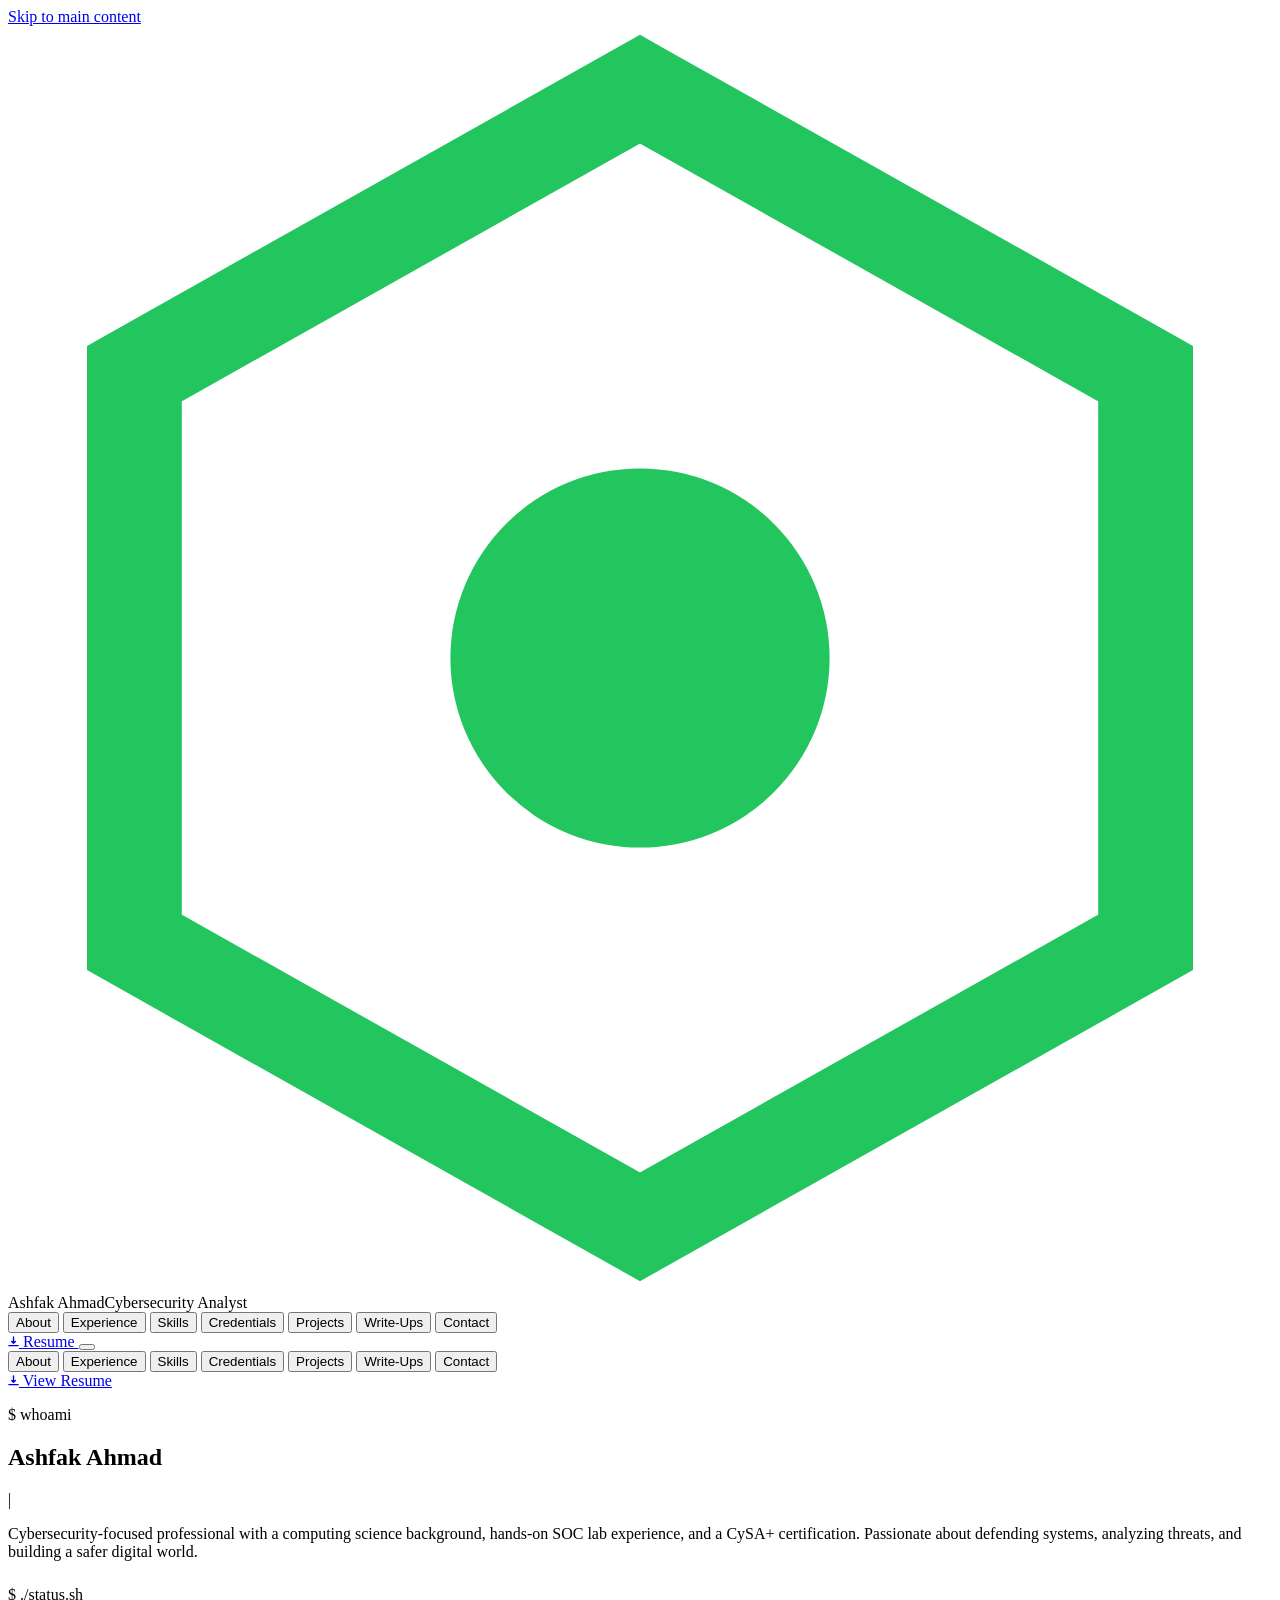
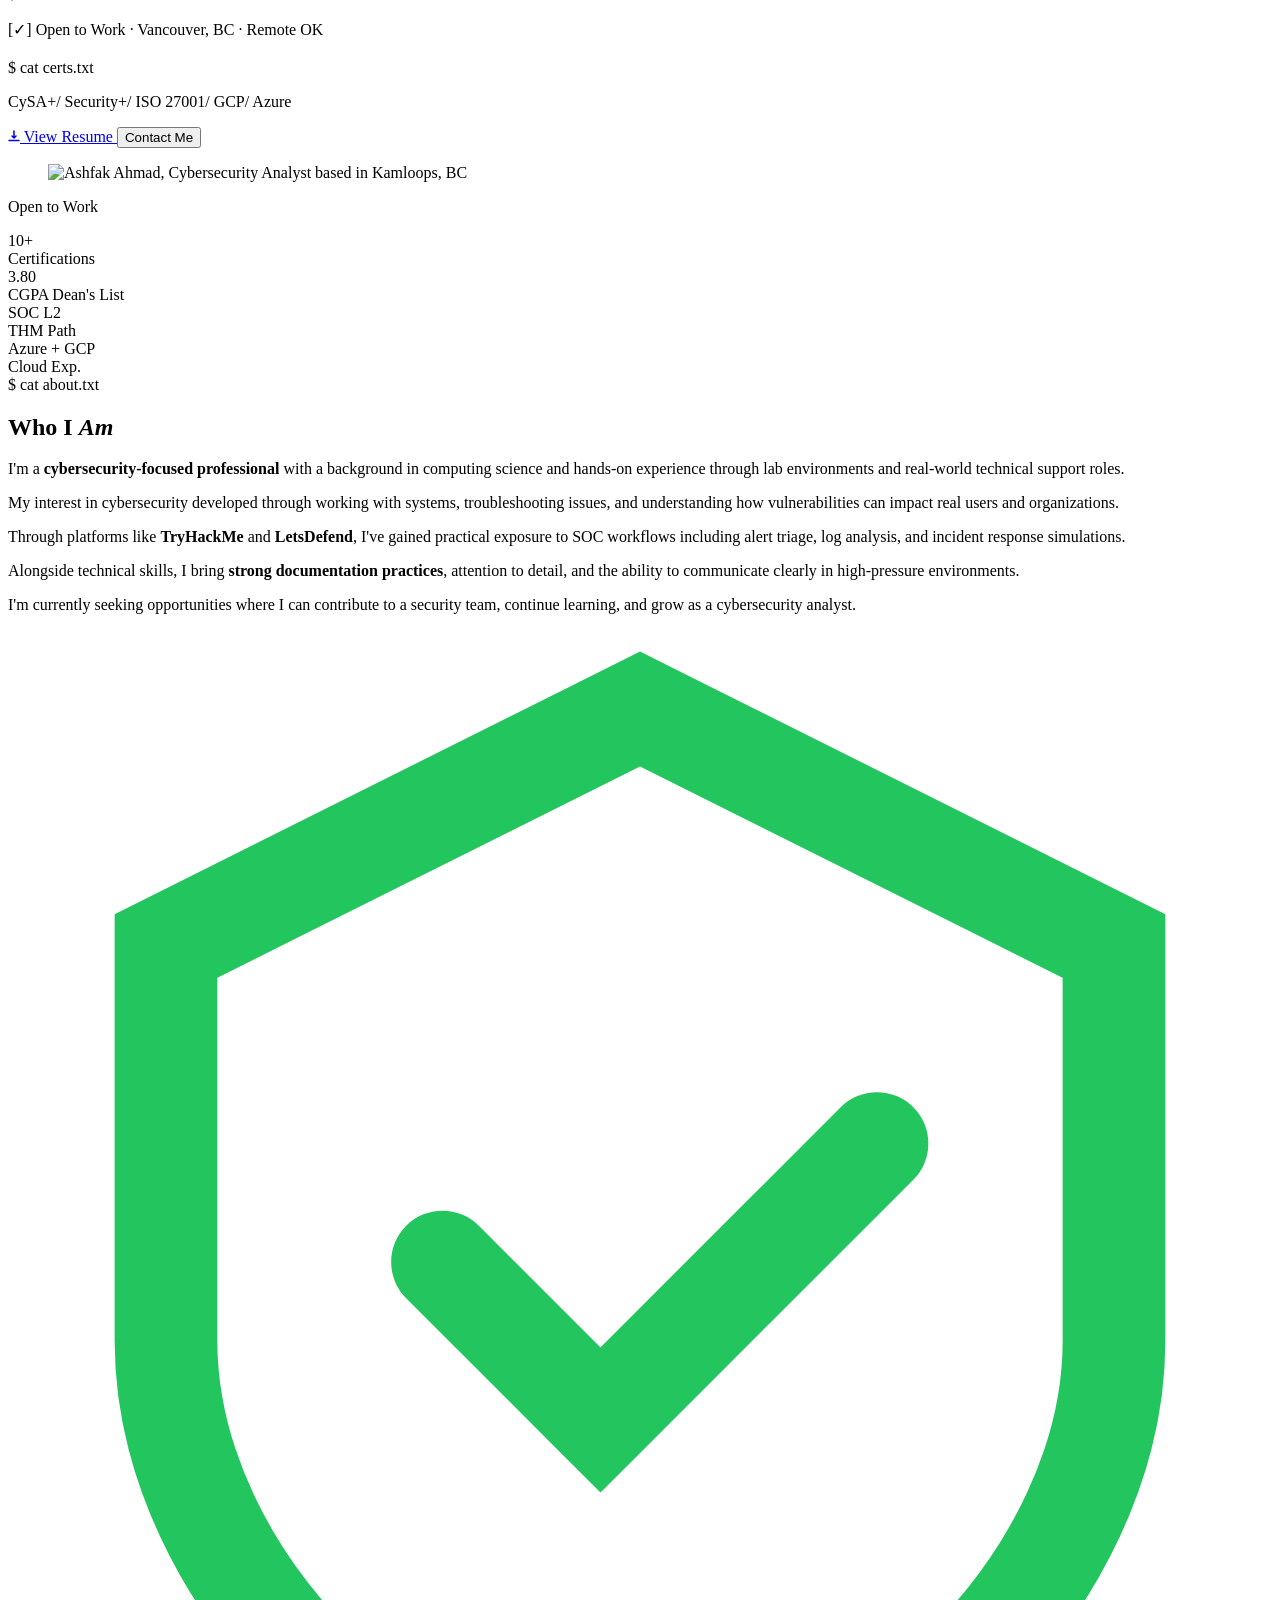
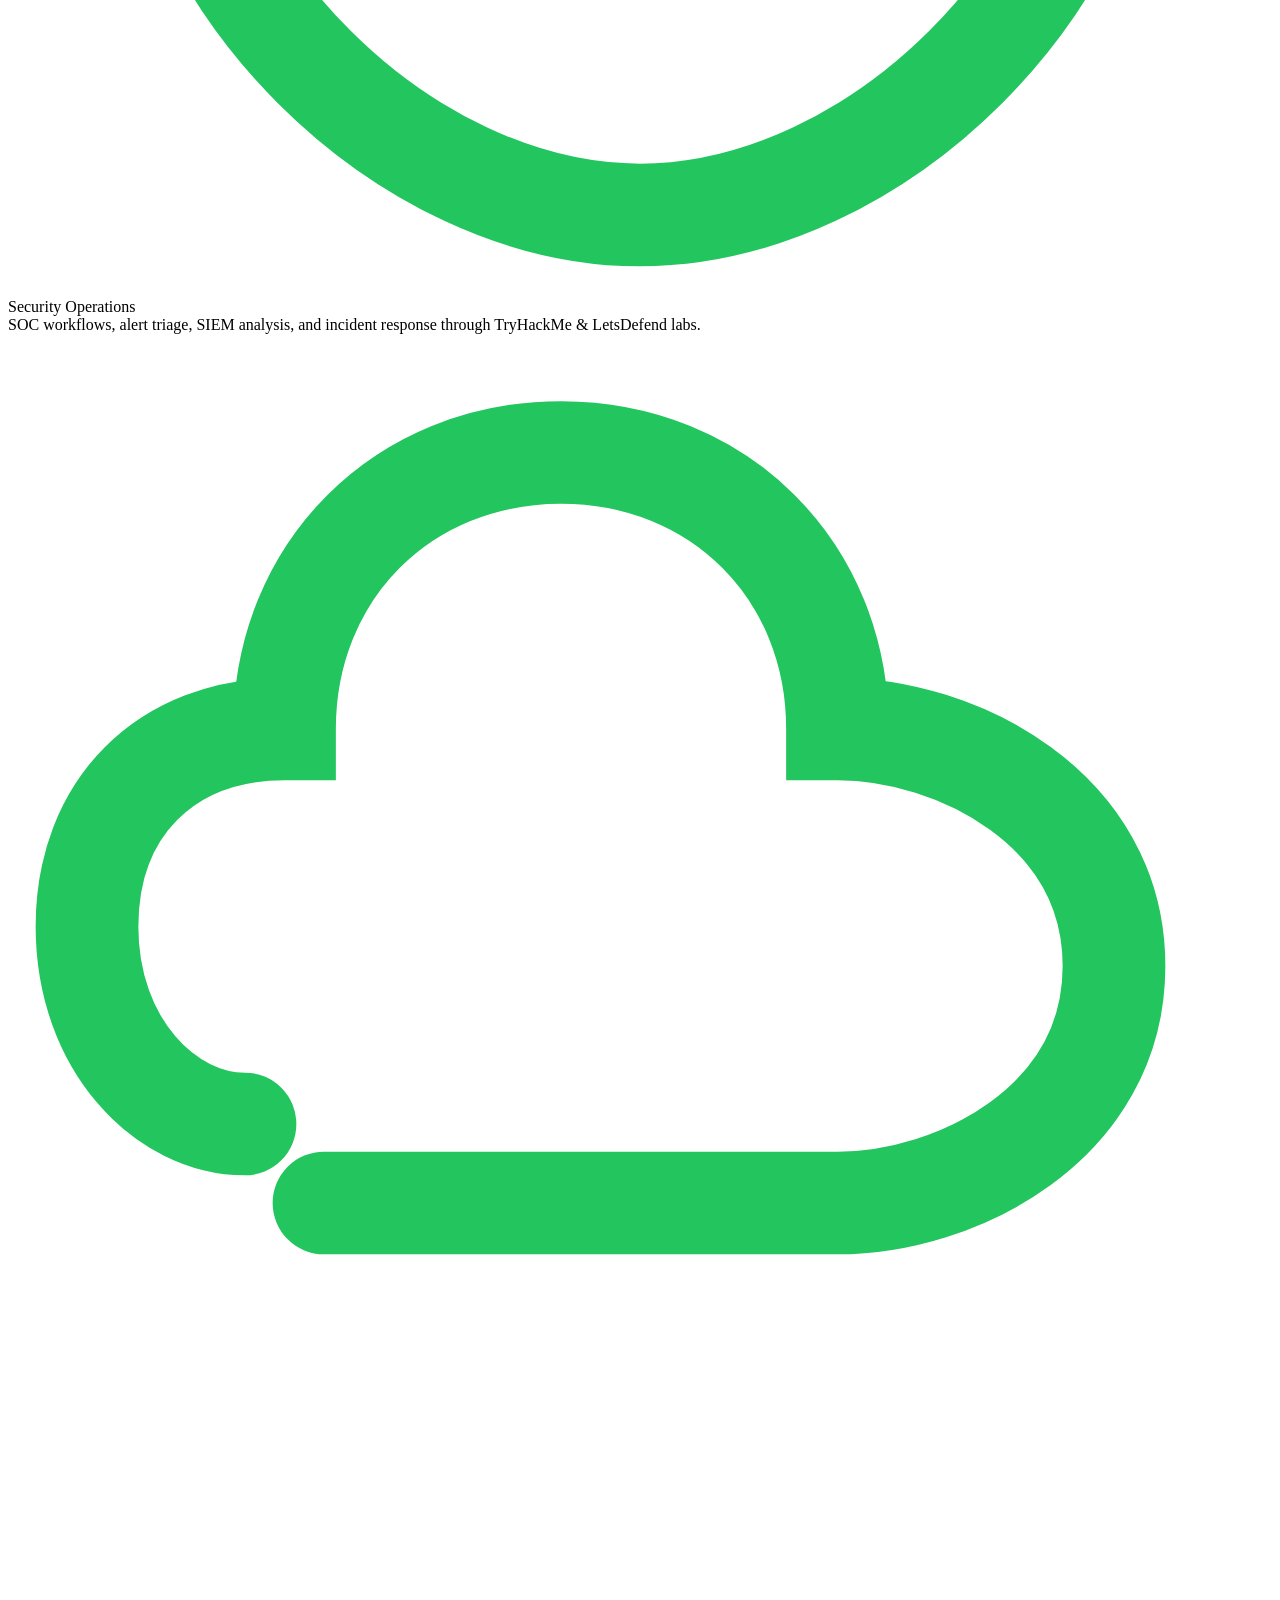
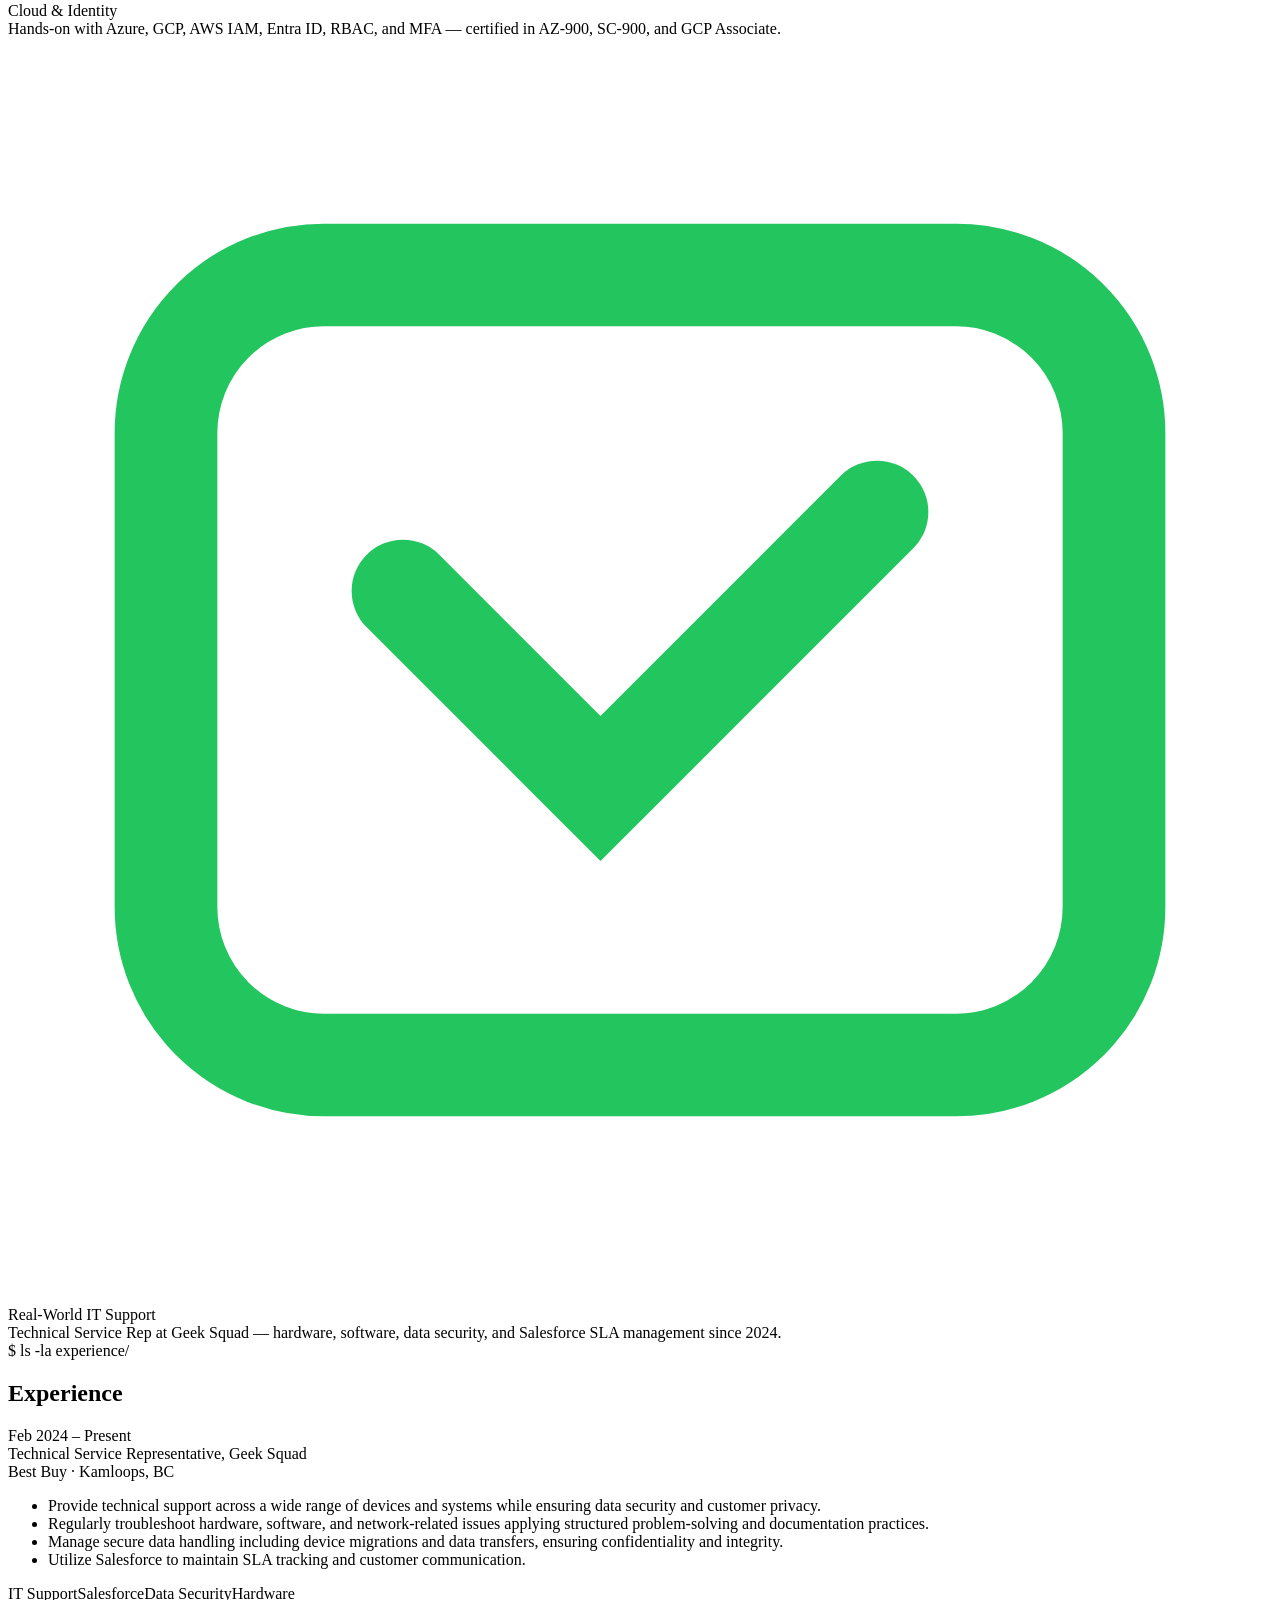
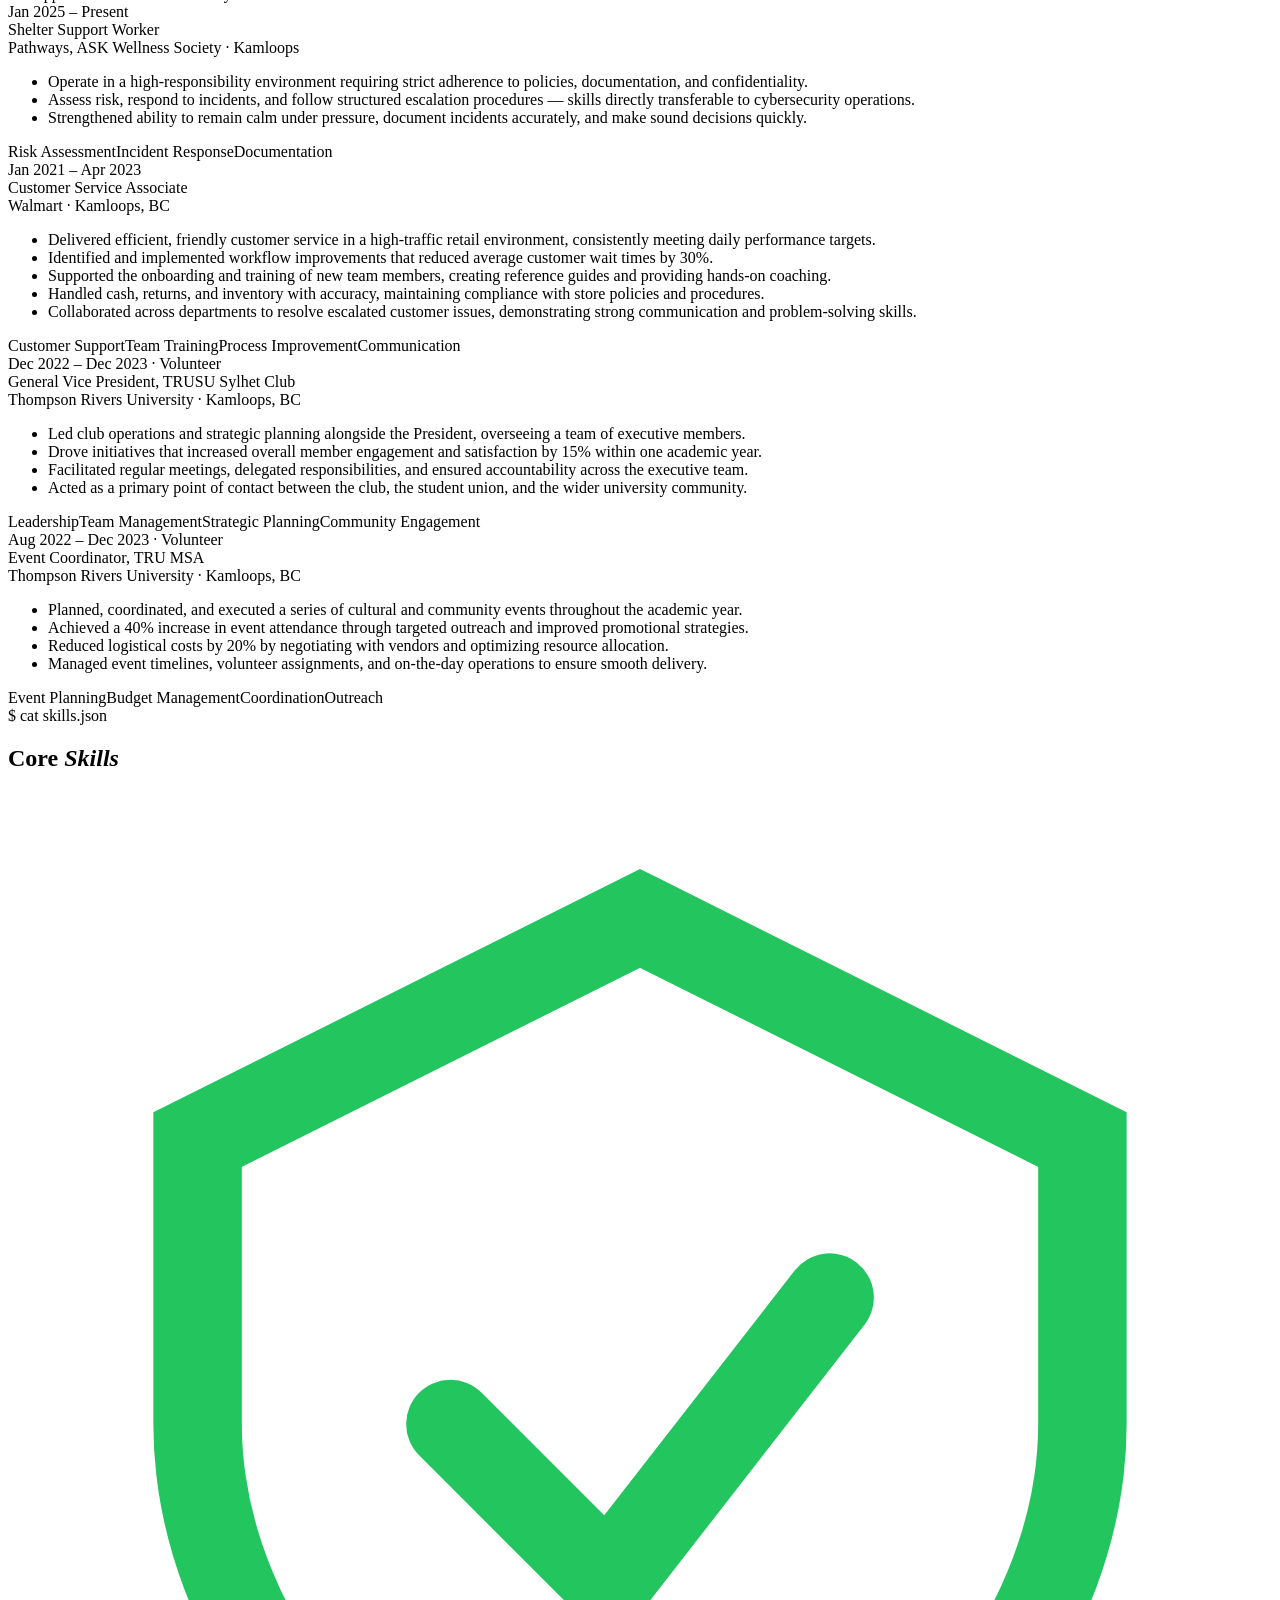
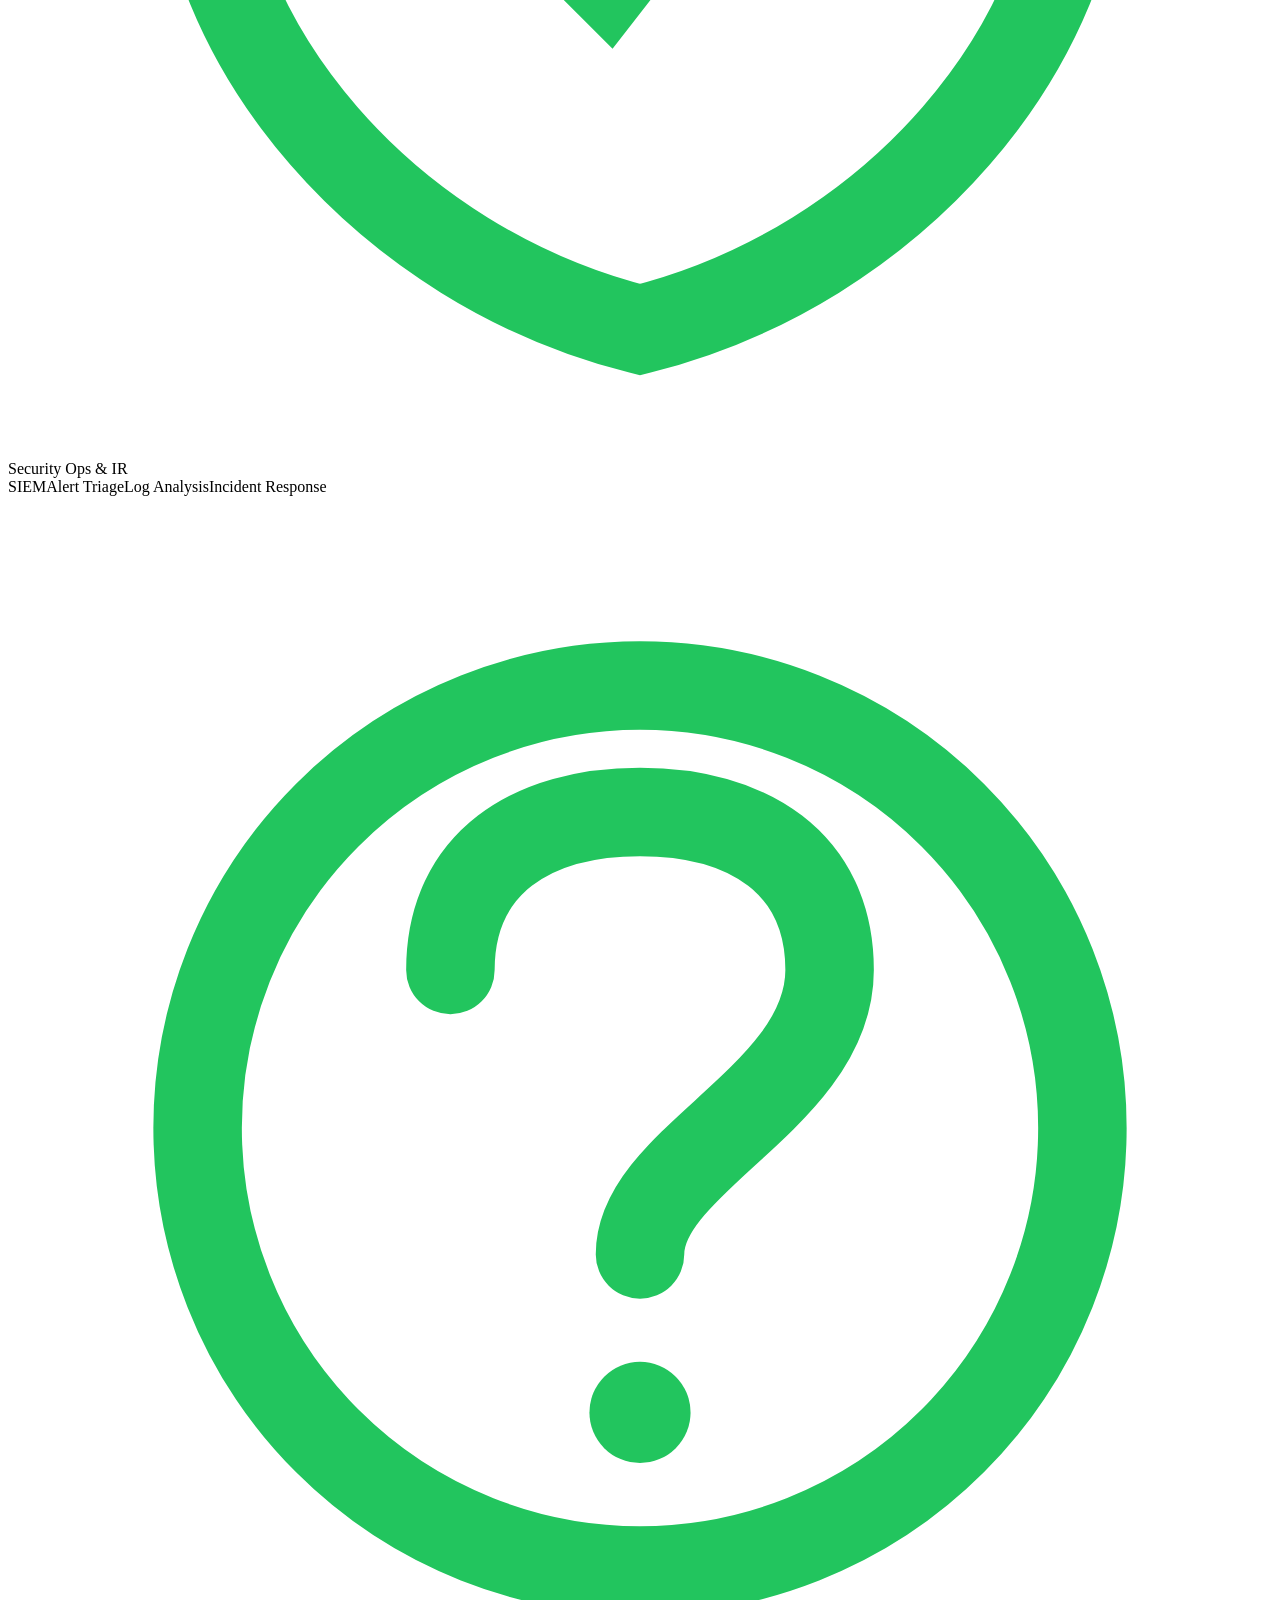
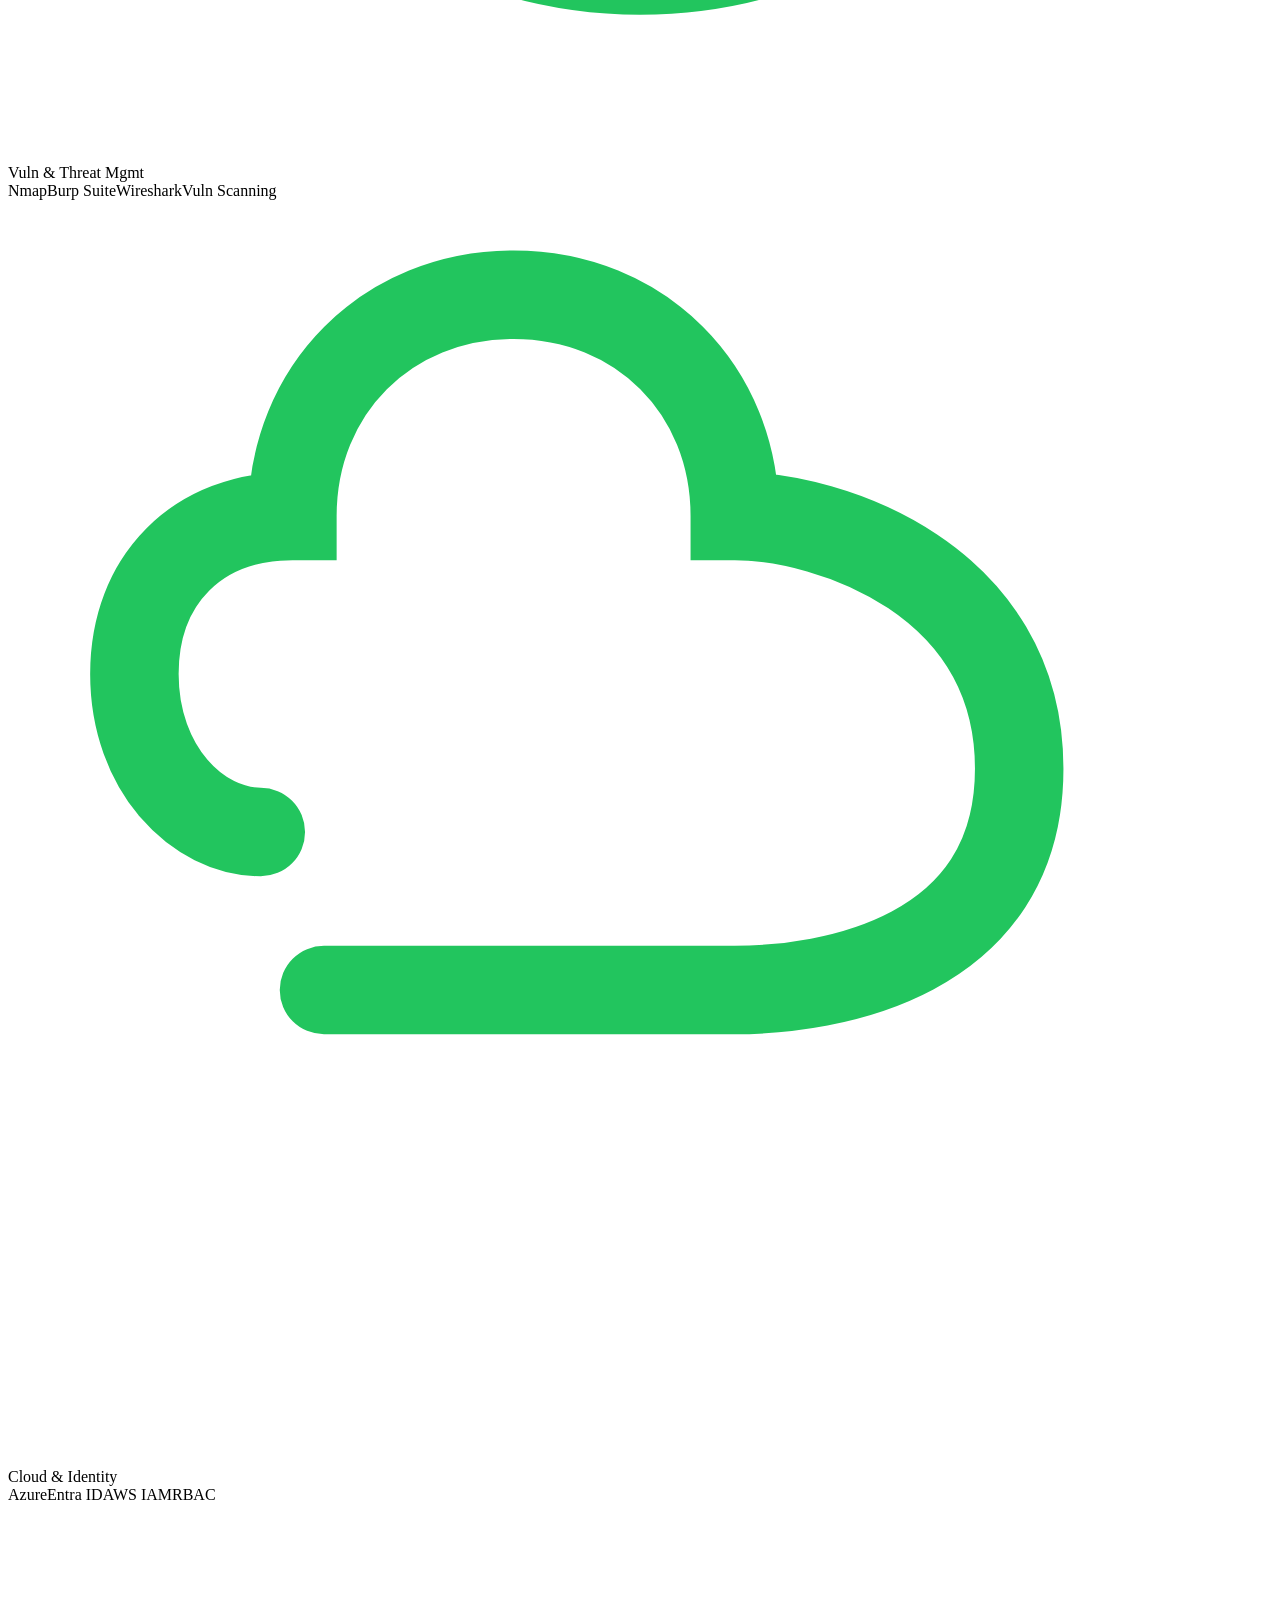
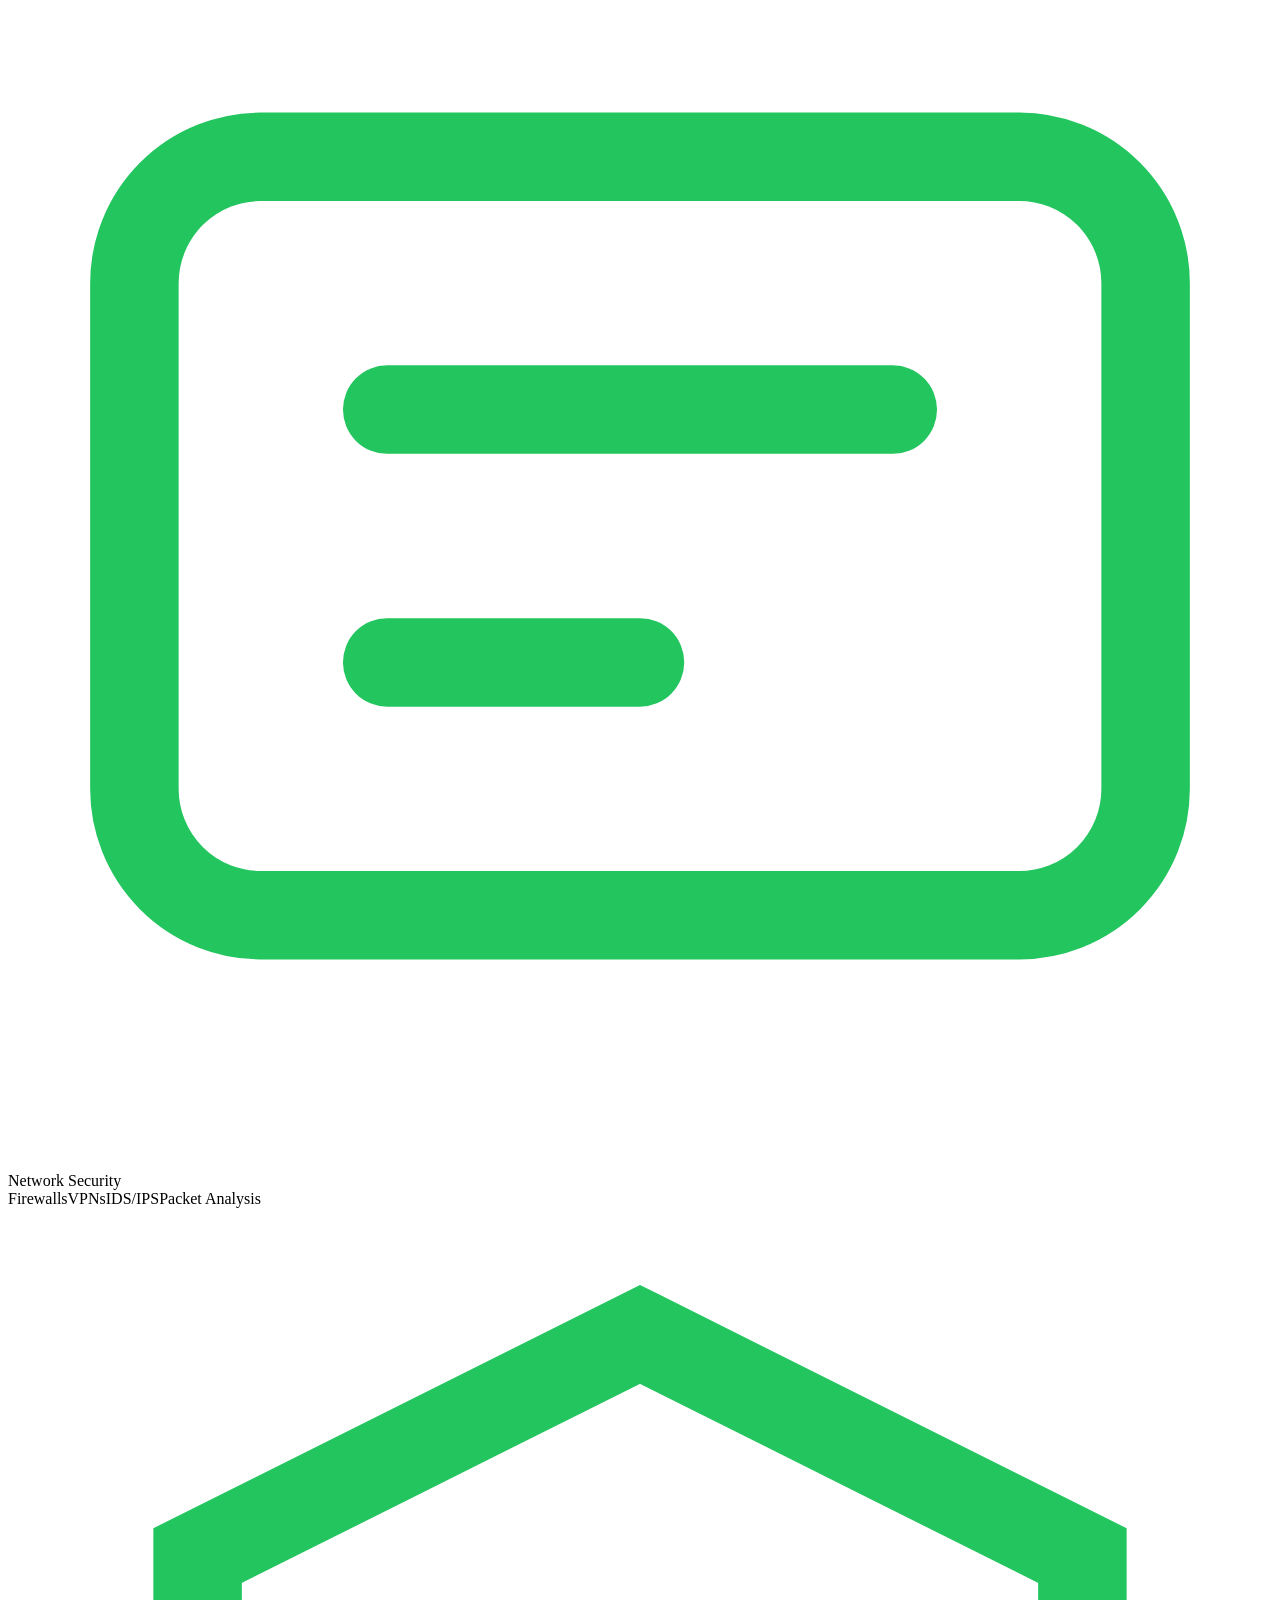
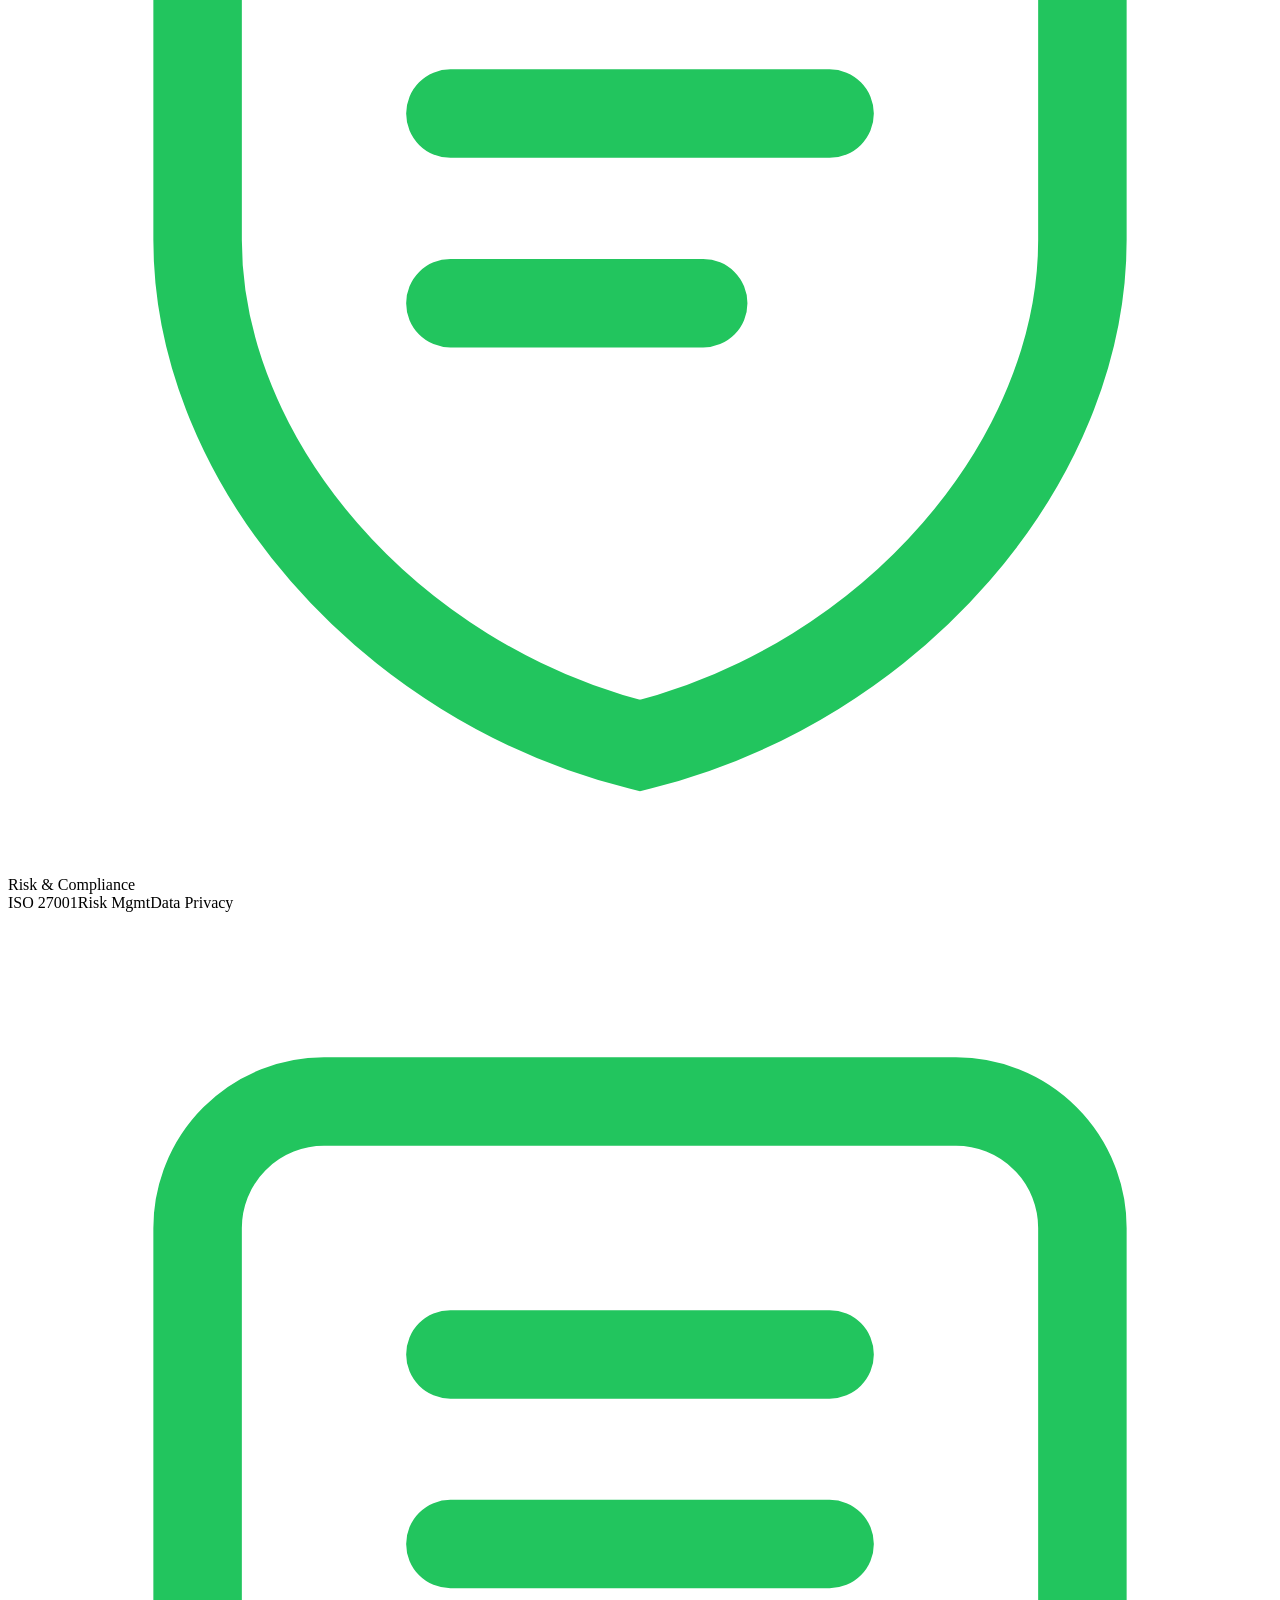
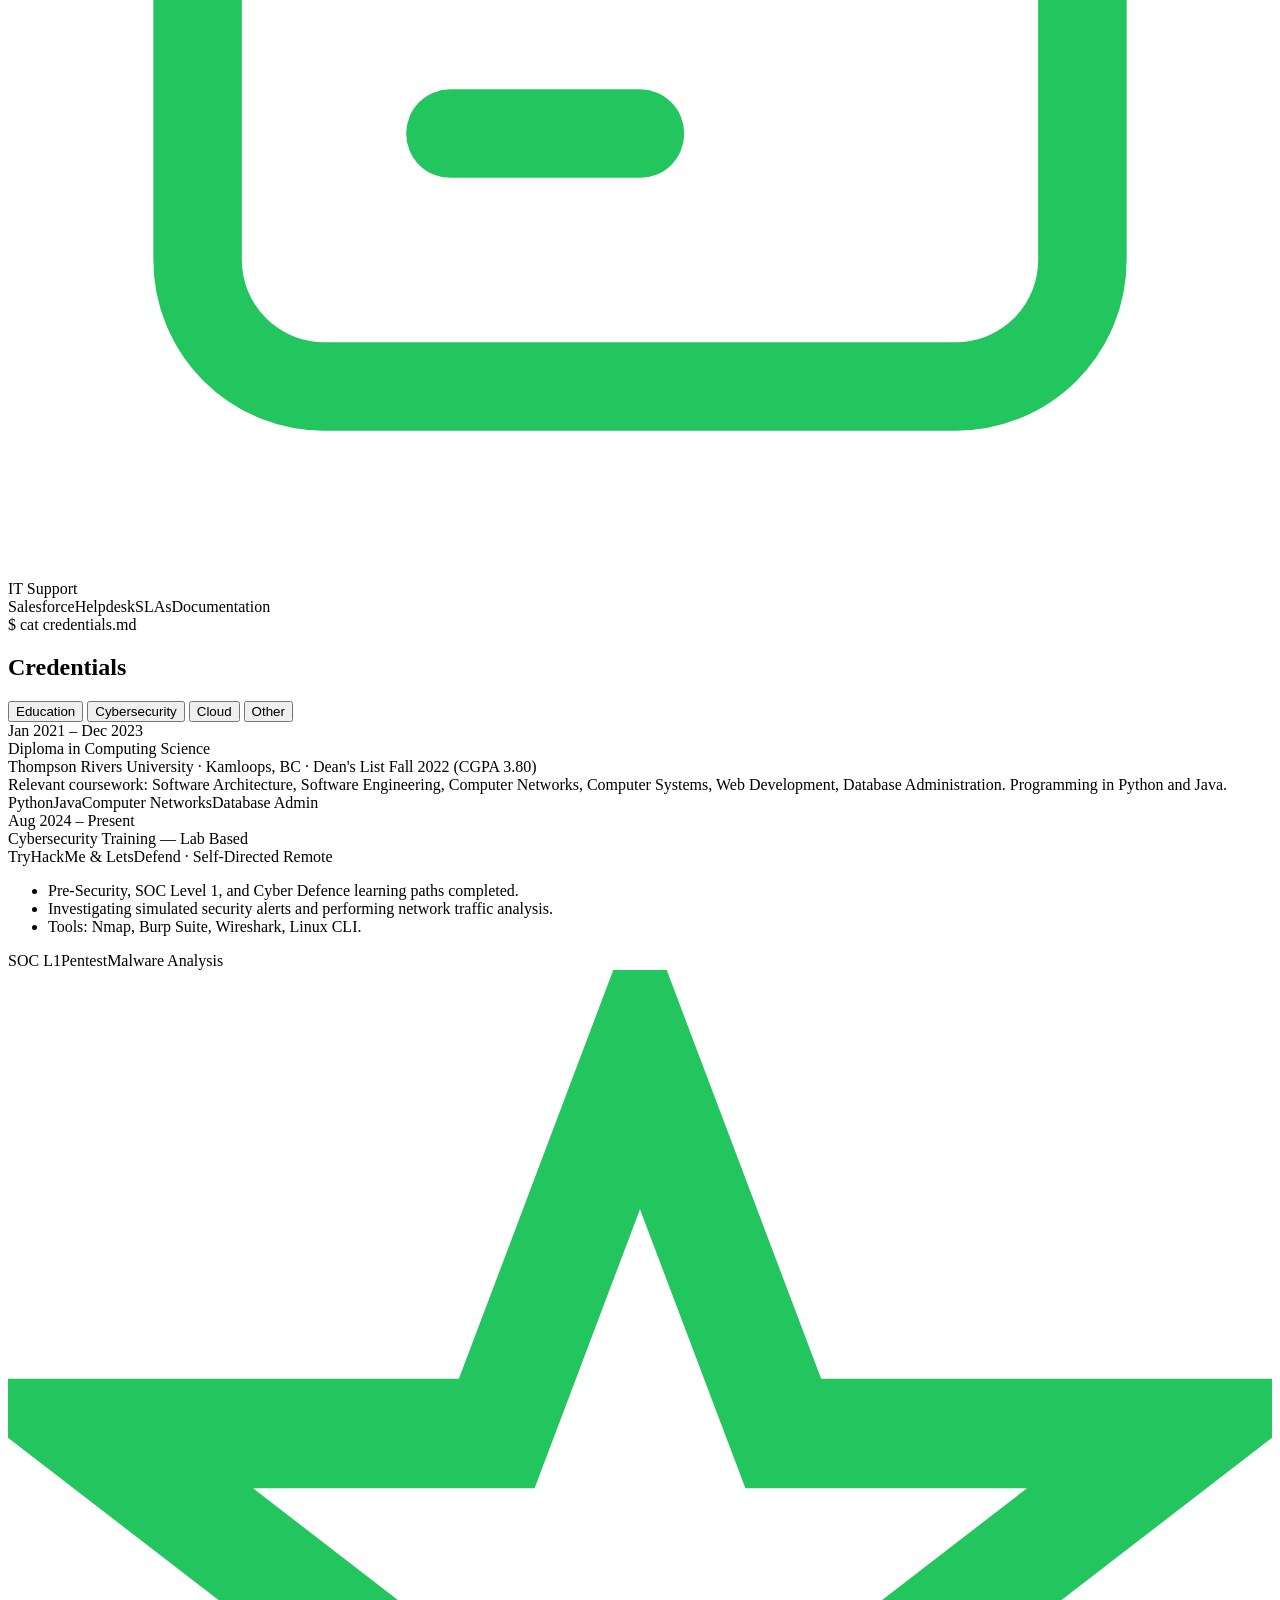
==== index.html @ c6dcd46a "Add files via upload" ====
<!DOCTYPE html>
<html lang="en">
<head>
  <meta charset="UTF-8"/>
  <meta name="viewport" content="width=device-width, initial-scale=1.0"/>
  <meta name="description" content="Ashfak Ahmad — Cybersecurity Analyst portfolio. CySA+, Security+, ISO 27001 certified. SOC analyst, threat detection, cloud security. Based in Kamloops, BC."/>
  <meta name="author" content="Ashfak Ahmad"/>
  <meta property="og:title" content="Ashfak Ahmad — Cybersecurity Analyst"/>
  <meta property="og:description" content="Cybersecurity portfolio — SOC analyst, threat detection, cloud security."/>
  <meta property="og:type" content="website"/>
  <title>Ashfak Ahmad — Cybersecurity Analyst</title>
  <link rel="stylesheet" href="assets/css/style.css"/>
</head>
<body>
<a class="skip-link" href="#main-content">Skip to main content</a>

<!-- ══ NAVBAR ══════════════════════════════════════════════ -->
<nav id="navbar" aria-label="Primary navigation">
  <div class="nav-inner">
    <div class="nav-logo" onclick="goTo('hero')">
      <div class="nav-logo-icon">
        <svg viewBox="0 0 20 20" fill="none" aria-hidden="true"><path d="M10 1L18 5.5V14.5L10 19L2 14.5V5.5L10 1Z" stroke="#22c55e" stroke-width="1.5"/><circle cx="10" cy="10" r="3" fill="#22c55e"/></svg>
      </div>
      <div class="nav-logo-name">Ashfak Ahmad<span>Cybersecurity Analyst</span></div>
    </div>
    <div class="nav-links">
      <button class="nav-link" onclick="goTo('about')">About</button>
      <button class="nav-link" onclick="goTo('experience')">Experience</button>
      <button class="nav-link" onclick="goTo('skills')">Skills</button>
      <button class="nav-link" onclick="goTo('credentials')">Credentials</button>
      <button class="nav-link" onclick="goTo('projects')">Projects</button>
      <button class="nav-link" onclick="goTo('writeups')">Write-Ups</button>
      <button class="nav-link" onclick="goTo('contact')">Contact</button>
    </div>
    <a class="nav-cta" href="assets/resume/Ashfak_Ahmad_Resume.pdf" target="_blank" rel="noopener noreferrer">
      <svg width="11" height="11" viewBox="0 0 12 12" fill="none" aria-hidden="true"><path d="M6 1V8M6 8L4 6M6 8L8 6M1 10.5H11" stroke="currentColor" stroke-width="1.5" stroke-linecap="round" stroke-linejoin="round"/></svg>
      Resume
    </a>
    <button class="nav-ham" id="ham" onclick="toggleMenu()" aria-label="Toggle mobile menu">
      <span></span><span></span><span></span>
    </button>
  </div>
</nav>

<!-- Mobile menu -->
<nav class="mob-menu" id="mob-menu" aria-label="Mobile navigation">
  <button class="nav-link" onclick="goTo('about');closeMenu()">About</button>
  <button class="nav-link" onclick="goTo('experience');closeMenu()">Experience</button>
  <button class="nav-link" onclick="goTo('skills');closeMenu()">Skills</button>
  <button class="nav-link" onclick="goTo('credentials');closeMenu()">Credentials</button>
  <button class="nav-link" onclick="goTo('projects');closeMenu()">Projects</button>
  <button class="nav-link" onclick="goTo('writeups');closeMenu()">Write-Ups</button>
  <button class="nav-link" onclick="goTo('contact');closeMenu()">Contact</button>
  <div class="mob-cta">
    <a class="nav-cta" href="assets/resume/Ashfak_Ahmad_Resume.pdf" target="_blank" rel="noopener noreferrer" onclick="closeMenu()">
      <svg width="11" height="11" viewBox="0 0 12 12" fill="none" aria-hidden="true"><path d="M6 1V8M6 8L4 6M6 8L8 6M1 10.5H11" stroke="currentColor" stroke-width="1.5" stroke-linecap="round" stroke-linejoin="round"/></svg>
      View Resume
    </a>
  </div>
</nav>


<!-- ══ HERO ═════════════════════════════════════════════════ -->
<section id="hero">
  <header class="hero-body">
    <div class="container">
      <div class="hero-grid">

        <!-- Text column -->
        <div class="hero-text-col reveal">
          <p class="hero-cmd-line"><span class="hcp">$</span><span class="hcc"> whoami</span></p>
          <h1 class="hero-name">
            <span class="first">Ashfak</span>
            <span class="last">Ahmad<span class="blink"></span></span>
          </h1>
          <p class="hero-role"><span id="typed-role"></span><span class="typed-cursor">|</span></p>
          <p class="hero-desc">Cybersecurity-focused professional with a computing science background, hands-on SOC lab experience, and a CySA+ certification. Passionate about defending systems, analyzing threats, and building a safer digital world.</p>
          <p class="hero-cmd-line" style="margin-top:1.6rem"><span class="hcp">$</span><span class="hcc"> ./status.sh</span></p>
          <p class="hero-status-line">
            <span class="hso">[✓]</span> Open to Work
            <span class="hsdot">·</span> Vancouver, BC
            <span class="hsdot">·</span> Remote OK
          </p>
          <p class="hero-cmd-line" style="margin-top:1.2rem"><span class="hcp">$</span><span class="hcc"> cat certs.txt</span></p>
          <p class="hero-certs-line">
            <span class="hcert">CySA+</span><span class="hcdot">/</span>
            <span class="hcert">Security+</span><span class="hcdot">/</span>
            <span class="hcert">ISO 27001</span><span class="hcdot">/</span>
            <span class="hcert">GCP</span><span class="hcdot">/</span>
            <span class="hcert">Azure</span>
          </p>
          <div class="hero-actions">
            <a class="btn-p" href="assets/resume/Ashfak_Ahmad_Resume.pdf" target="_blank" rel="noopener noreferrer">
              <svg width="12" height="12" viewBox="0 0 12 12" fill="none" aria-hidden="true"><path d="M6 1V8M6 8L4 6M6 8L8 6M1 10.5H11" stroke="currentColor" stroke-width="1.5" stroke-linecap="round" stroke-linejoin="round"/></svg>
              View Resume
            </a>
            <button class="btn-g" onclick="goTo('contact')">Contact Me</button>
          </div>
        </div>

        <!-- Photo column -->
        <div class="hero-photo-col reveal d1">
          <figure class="hero-photo-frame">
            <div class="hero-photo-img">
              <img src="assets/images/ashfak.jpg" alt="Ashfak Ahmad, Cybersecurity Analyst based in Kamloops, BC"/>
            </div>
          </figure>
          <p class="hero-badge"><span class="pulse" aria-hidden="true"></span>Open to Work</p>
        </div>

      </div>
    </div>
  </header>

  <!-- Stats strip -->
  <div class="hero-stats">
    <div class="stat-item"><div class="stat-n"><span>10</span>+</div><div class="stat-l">Certifications</div></div>
    <div class="stat-item"><div class="stat-n"><span>3.80</span></div><div class="stat-l">CGPA Dean's List</div></div>
    <div class="stat-item"><div class="stat-n">SOC <span>L2</span></div><div class="stat-l">THM Path</div></div>
    <div class="stat-item"><div class="stat-n">Azure <span>+</span> GCP</div><div class="stat-l">Cloud Exp.</div></div>
  </div>
</section>


<!-- ══ MAIN CONTENT ═════════════════════════════════════════ -->
<main id="main-content">


<!-- ══ ABOUT ════════════════════════════════════════════════ -->
<section id="about" class="section section-alt">
  <div class="container">
    <div class="sec-head reveal">
      <div class="sec-cmd"><span class="hcp">$</span><span class="hcc"> cat about.txt</span></div>
      <h2 class="sec-title">Who I <em>Am</em></h2>
      <div class="sec-rule"></div>
    </div>
    <div class="about-layout">
      <div class="about-text-col reveal">
        <p>I'm a <strong>cybersecurity-focused professional</strong> with a background in computing science and hands-on experience through lab environments and real-world technical support roles.</p>
        <p>My interest in cybersecurity developed through working with systems, troubleshooting issues, and understanding how vulnerabilities can impact real users and organizations.</p>
        <p>Through platforms like <strong>TryHackMe</strong> and <strong>LetsDefend</strong>, I've gained practical exposure to SOC workflows including alert triage, log analysis, and incident response simulations.</p>
        <p>Alongside technical skills, I bring <strong>strong documentation practices</strong>, attention to detail, and the ability to communicate clearly in high-pressure environments.</p>
        <p>I'm currently seeking opportunities where I can contribute to a security team, continue learning, and grow as a cybersecurity analyst.</p>
      </div>
      <div class="about-cards reveal d1">
        <div class="about-card">
          <div class="about-card-icon"><svg viewBox="0 0 16 16" fill="none" aria-hidden="true"><path d="M8 1L14 4V9C14 12 11 15 8 15C5 15 2 12 2 9V4L8 1Z" stroke="#22c55e" stroke-width="1.3"/><path d="M5.5 8L7.5 10L11 6.5" stroke="#22c55e" stroke-width="1.3" stroke-linecap="round"/></svg></div>
          <div class="about-card-title">Security Operations</div>
          <div class="about-card-body">SOC workflows, alert triage, SIEM analysis, and incident response through TryHackMe &amp; LetsDefend labs.</div>
        </div>
        <div class="about-card">
          <div class="about-card-icon"><svg viewBox="0 0 16 16" fill="none" aria-hidden="true"><path d="M3 10C2 10 1 9 1 7.5C1 6 2 5 3.5 5C3.5 3 5 1.5 7 1.5C9 1.5 10.5 3 10.5 5C12 5 14 6 14 8C14 10 12 11 10.5 11H4" stroke="#22c55e" stroke-width="1.3" stroke-linecap="round"/></svg></div>
          <div class="about-card-title">Cloud &amp; Identity</div>
          <div class="about-card-body">Hands-on with Azure, GCP, AWS IAM, Entra ID, RBAC, and MFA — certified in AZ-900, SC-900, and GCP Associate.</div>
        </div>
        <div class="about-card">
          <div class="about-card-icon"><svg viewBox="0 0 16 16" fill="none" aria-hidden="true"><rect x="2" y="3" width="12" height="10" rx="2" stroke="#22c55e" stroke-width="1.3"/><path d="M5 7L7.5 9.5L11 6" stroke="#22c55e" stroke-width="1.3" stroke-linecap="round"/></svg></div>
          <div class="about-card-title">Real-World IT Support</div>
          <div class="about-card-body">Technical Service Rep at Geek Squad — hardware, software, data security, and Salesforce SLA management since 2024.</div>
        </div>
      </div>
    </div>
  </div>
</section>


<!-- ══ EXPERIENCE ═══════════════════════════════════════════ -->
<section id="experience" class="section">
  <div class="container">
    <div class="sec-head reveal">
      <div class="sec-cmd"><span class="hcp">$</span><span class="hcc"> ls -la experience/</span></div>
      <h2 class="sec-title">Experience</h2>
      <div class="sec-rule"></div>
    </div>
    <div class="timeline reveal">

      <article class="t-item">
        <div class="t-card">
          <div class="t-period">Feb 2024 – Present</div>
          <div class="t-title">Technical Service Representative, Geek Squad</div>
          <div class="t-org">Best Buy · Kamloops, BC</div>
          <ul class="t-body">
            <li>Provide technical support across a wide range of devices and systems while ensuring data security and customer privacy.</li>
            <li>Regularly troubleshoot hardware, software, and network-related issues applying structured problem-solving and documentation practices.</li>
            <li>Manage secure data handling including device migrations and data transfers, ensuring confidentiality and integrity.</li>
            <li>Utilize Salesforce to maintain SLA tracking and customer communication.</li>
          </ul>
          <div class="t-pills"><span class="pill">IT Support</span><span class="pill">Salesforce</span><span class="pill">Data Security</span><span class="pill">Hardware</span></div>
        </div>
      </article>

      <article class="t-item">
        <div class="t-card">
          <div class="t-period">Jan 2025 – Present</div>
          <div class="t-title">Shelter Support Worker</div>
          <div class="t-org">Pathways, ASK Wellness Society · Kamloops</div>
          <ul class="t-body">
            <li>Operate in a high-responsibility environment requiring strict adherence to policies, documentation, and confidentiality.</li>
            <li>Assess risk, respond to incidents, and follow structured escalation procedures — skills directly transferable to cybersecurity operations.</li>
            <li>Strengthened ability to remain calm under pressure, document incidents accurately, and make sound decisions quickly.</li>
          </ul>
          <div class="t-pills"><span class="pill">Risk Assessment</span><span class="pill">Incident Response</span><span class="pill">Documentation</span></div>
        </div>
      </article>

      <article class="t-item">
        <div class="t-card">
          <div class="t-period">Jan 2021 – Apr 2023</div>
          <div class="t-title">Customer Service Associate</div>
          <div class="t-org">Walmart · Kamloops, BC</div>
          <ul class="t-body">
            <li>Delivered efficient, friendly customer service in a high-traffic retail environment, consistently meeting daily performance targets.</li>
            <li>Identified and implemented workflow improvements that reduced average customer wait times by 30%.</li>
            <li>Supported the onboarding and training of new team members, creating reference guides and providing hands-on coaching.</li>
            <li>Handled cash, returns, and inventory with accuracy, maintaining compliance with store policies and procedures.</li>
            <li>Collaborated across departments to resolve escalated customer issues, demonstrating strong communication and problem-solving skills.</li>
          </ul>
          <div class="t-pills"><span class="pill">Customer Support</span><span class="pill">Team Training</span><span class="pill">Process Improvement</span><span class="pill">Communication</span></div>
        </div>
      </article>

      <article class="t-item">
        <div class="t-card">
          <div class="t-period">Dec 2022 – Dec 2023 · Volunteer</div>
          <div class="t-title">General Vice President, TRUSU Sylhet Club</div>
          <div class="t-org">Thompson Rivers University · Kamloops, BC</div>
          <ul class="t-body">
            <li>Led club operations and strategic planning alongside the President, overseeing a team of executive members.</li>
            <li>Drove initiatives that increased overall member engagement and satisfaction by 15% within one academic year.</li>
            <li>Facilitated regular meetings, delegated responsibilities, and ensured accountability across the executive team.</li>
            <li>Acted as a primary point of contact between the club, the student union, and the wider university community.</li>
          </ul>
          <div class="t-pills"><span class="pill">Leadership</span><span class="pill">Team Management</span><span class="pill">Strategic Planning</span><span class="pill">Community Engagement</span></div>
        </div>
      </article>

      <article class="t-item">
        <div class="t-card">
          <div class="t-period">Aug 2022 – Dec 2023 · Volunteer</div>
          <div class="t-title">Event Coordinator, TRU MSA</div>
          <div class="t-org">Thompson Rivers University · Kamloops, BC</div>
          <ul class="t-body">
            <li>Planned, coordinated, and executed a series of cultural and community events throughout the academic year.</li>
            <li>Achieved a 40% increase in event attendance through targeted outreach and improved promotional strategies.</li>
            <li>Reduced logistical costs by 20% by negotiating with vendors and optimizing resource allocation.</li>
            <li>Managed event timelines, volunteer assignments, and on-the-day operations to ensure smooth delivery.</li>
          </ul>
          <div class="t-pills"><span class="pill">Event Planning</span><span class="pill">Budget Management</span><span class="pill">Coordination</span><span class="pill">Outreach</span></div>
        </div>
      </article>

    </div>
  </div>
</section>


<!-- ══ SKILLS ════════════════════════════════════════════════ -->
<section id="skills" class="section section-alt">
  <div class="container">
    <div class="sec-head reveal">
      <div class="sec-cmd"><span class="hcp">$</span><span class="hcc"> cat skills.json</span></div>
      <h2 class="sec-title">Core <em>Skills</em></h2>
      <div class="sec-rule"></div>
    </div>
    <div class="skills-grid reveal">

      <div class="skill-card">
        <div class="skill-icon"><svg viewBox="0 0 20 20" fill="none" aria-hidden="true"><path d="M10 2L17 5.5V10C17 13.5 14 17 10 18C6 17 3 13.5 3 10V5.5L10 2Z" stroke="#22c55e" stroke-width="1.4"/><path d="M7 10L9.5 12.5L13 8" stroke="#22c55e" stroke-width="1.4" stroke-linecap="round"/></svg></div>
        <div class="skill-name">Security Ops &amp; IR</div>
        <div class="skill-bar"><div class="skill-fill" data-w="80%"></div></div>
        <div class="skill-tags"><span class="skill-tag">SIEM</span><span class="skill-tag">Alert Triage</span><span class="skill-tag">Log Analysis</span><span class="skill-tag">Incident Response</span></div>
      </div>

      <div class="skill-card">
        <div class="skill-icon"><svg viewBox="0 0 20 20" fill="none" aria-hidden="true"><circle cx="10" cy="10" r="7" stroke="#22c55e" stroke-width="1.4"/><path d="M7 7.5C7 5.8 8.3 5 10 5C11.7 5 13 5.8 13 7.5C13 9.5 10 10.5 10 12" stroke="#22c55e" stroke-width="1.4" stroke-linecap="round"/><circle cx="10" cy="14.5" r="0.8" fill="#22c55e"/></svg></div>
        <div class="skill-name">Vuln &amp; Threat Mgmt</div>
        <div class="skill-bar"><div class="skill-fill" data-w="75%"></div></div>
        <div class="skill-tags"><span class="skill-tag">Nmap</span><span class="skill-tag">Burp Suite</span><span class="skill-tag">Wireshark</span><span class="skill-tag">Vuln Scanning</span></div>
      </div>

      <div class="skill-card">
        <div class="skill-icon"><svg viewBox="0 0 20 20" fill="none" aria-hidden="true"><path d="M4 10C3 10 2 9 2 7.5C2 6 3 5 4.5 5C4.5 3 6 1.5 8 1.5C10 1.5 11.5 3 11.5 5C13 5 16 6 16 9C16 12 13 12.5 11.5 12.5H5" stroke="#22c55e" stroke-width="1.4" stroke-linecap="round"/></svg></div>
        <div class="skill-name">Cloud &amp; Identity</div>
        <div class="skill-bar"><div class="skill-fill" data-w="70%"></div></div>
        <div class="skill-tags"><span class="skill-tag">Azure</span><span class="skill-tag">Entra ID</span><span class="skill-tag">AWS IAM</span><span class="skill-tag">RBAC</span></div>
      </div>

      <div class="skill-card">
        <div class="skill-icon"><svg viewBox="0 0 20 20" fill="none" aria-hidden="true"><rect x="2" y="4" width="16" height="12" rx="2" stroke="#22c55e" stroke-width="1.4"/><path d="M6 8H14M6 12H10" stroke="#22c55e" stroke-width="1.4" stroke-linecap="round"/></svg></div>
        <div class="skill-name">Network Security</div>
        <div class="skill-bar"><div class="skill-fill" data-w="78%"></div></div>
        <div class="skill-tags"><span class="skill-tag">Firewalls</span><span class="skill-tag">VPNs</span><span class="skill-tag">IDS/IPS</span><span class="skill-tag">Packet Analysis</span></div>
      </div>

      <div class="skill-card">
        <div class="skill-icon"><svg viewBox="0 0 20 20" fill="none" aria-hidden="true"><path d="M10 2L17 5.5V10C17 13.5 14 17 10 18C6 17 3 13.5 3 10V5.5L10 2Z" stroke="#22c55e" stroke-width="1.4"/><path d="M7 8H13M7 11H11" stroke="#22c55e" stroke-width="1.4" stroke-linecap="round"/></svg></div>
        <div class="skill-name">Risk &amp; Compliance</div>
        <div class="skill-bar"><div class="skill-fill" data-w="72%"></div></div>
        <div class="skill-tags"><span class="skill-tag">ISO 27001</span><span class="skill-tag">Risk Mgmt</span><span class="skill-tag">Data Privacy</span></div>
      </div>

      <div class="skill-card">
        <div class="skill-icon"><svg viewBox="0 0 20 20" fill="none" aria-hidden="true"><rect x="3" y="3" width="14" height="14" rx="2" stroke="#22c55e" stroke-width="1.4"/><path d="M7 7H13M7 10H13M7 13H10" stroke="#22c55e" stroke-width="1.4" stroke-linecap="round"/></svg></div>
        <div class="skill-name">IT Support</div>
        <div class="skill-bar"><div class="skill-fill" data-w="92%"></div></div>
        <div class="skill-tags"><span class="skill-tag">Salesforce</span><span class="skill-tag">Helpdesk</span><span class="skill-tag">SLAs</span><span class="skill-tag">Documentation</span></div>
      </div>

    </div>
  </div>
</section>


<!-- ══ CREDENTIALS ══════════════════════════════════════════ -->
<section id="credentials" class="section">
  <div class="container">
    <div class="sec-head reveal">
      <div class="sec-cmd"><span class="hcp">$</span><span class="hcc"> cat credentials.md</span></div>
      <h2 class="sec-title">Credentials</h2>
      <div class="sec-rule"></div>
    </div>

    <div class="cred-nav reveal">
      <button class="cred-tab active" onclick="switchTab(event,'education')">Education</button>
      <button class="cred-tab" onclick="switchTab(event,'cybersec')">Cybersecurity</button>
      <button class="cred-tab" onclick="switchTab(event,'cloud')">Cloud</button>
      <button class="cred-tab" onclick="switchTab(event,'other')">Other</button>
    </div>

    <!-- Education -->
    <div id="tab-education" class="cred-panel active">
      <div class="timeline">
        <article class="t-item">
          <div class="t-card">
            <div class="t-period">Jan 2021 – Dec 2023</div>
            <div class="t-title">Diploma in Computing Science</div>
            <div class="t-org">Thompson Rivers University · Kamloops, BC · Dean's List Fall 2022 (CGPA 3.80)</div>
            <div class="t-body">Relevant coursework: Software Architecture, Software Engineering, Computer Networks, Computer Systems, Web Development, Database Administration. Programming in Python and Java.</div>
            <div class="t-pills"><span class="pill">Python</span><span class="pill">Java</span><span class="pill">Computer Networks</span><span class="pill">Database Admin</span></div>
          </div>
        </article>
        <article class="t-item">
          <div class="t-card">
            <div class="t-period">Aug 2024 – Present</div>
            <div class="t-title">Cybersecurity Training — Lab Based</div>
            <div class="t-org">TryHackMe &amp; LetsDefend · Self-Directed Remote</div>
            <ul class="t-body">
              <li>Pre-Security, SOC Level 1, and Cyber Defence learning paths completed.</li>
              <li>Investigating simulated security alerts and performing network traffic analysis.</li>
              <li>Tools: Nmap, Burp Suite, Wireshark, Linux CLI.</li>
            </ul>
            <div class="t-pills"><span class="pill">SOC L1</span><span class="pill">Pentest</span><span class="pill">Malware Analysis</span></div>
          </div>
        </article>
      </div>
    </div>

    <!-- Cybersecurity certs -->
    <div id="tab-cybersec" class="cred-panel">
      <div class="cert-grid">
        <a class="cert-card" href="https://www.credly.com/badges/53c06db6-b0d5-435f-9150-9d00f681c110/public_url" target="_blank" rel="noopener noreferrer">
          <div class="cert-icon"><svg viewBox="0 0 15 15" fill="none" aria-hidden="true"><path d="M7.5 1L9.2 5.5H14L10.5 8.2L11.8 13L7.5 10.5L3.2 13L4.5 8.2L1 5.5H5.8L7.5 1Z" stroke="#22c55e" stroke-width="1.3"/></svg></div>
          <div><div class="cert-name">CySA+ (Cybersecurity Analyst)</div><div class="cert-org">CompTIA</div><div class="cert-link">↗ verify on Credly</div></div>
        </a>
        <a class="cert-card" href="https://www.credly.com/badges/19606645-1ecf-4035-890f-dac952f1166d/public_url" target="_blank" rel="noopener noreferrer">
          <div class="cert-icon"><svg viewBox="0 0 15 15" fill="none" aria-hidden="true"><rect x="2" y="5" width="11" height="8" rx="1.2" stroke="#22c55e" stroke-width="1.3"/><path d="M5 5V4C5 2.5 6 2 7.5 2C9 2 10 2.5 10 4V5" stroke="#22c55e" stroke-width="1.3"/><circle cx="7.5" cy="9" r="1.2" fill="#22c55e"/></svg></div>
          <div><div class="cert-name">Security+</div><div class="cert-org">CompTIA</div><div class="cert-link">↗ verify on Credly</div></div>
        </a>
        <a class="cert-card" href="https://www.credly.com/badges/5c4a0566-4358-4df0-894b-6d9251598b54/public_url" target="_blank" rel="noopener noreferrer">
          <div class="cert-icon"><svg viewBox="0 0 15 15" fill="none" aria-hidden="true"><circle cx="7.5" cy="6.5" r="3.5" stroke="#22c55e" stroke-width="1.3"/><path d="M5 10L3.5 14L7.5 12L11.5 14L10 10" stroke="#22c55e" stroke-width="1.3"/></svg></div>
          <div><div class="cert-name">Certified in Cybersecurity (CC)</div><div class="cert-org">ISC2</div><div class="cert-link">↗ verify on Credly</div></div>
        </a>
        <a class="cert-card" href="https://www.credly.com/badges/474c30e4-fd71-4c37-b8a7-0cba48b08567/public_url" target="_blank" rel="noopener noreferrer">
          <div class="cert-icon"><svg viewBox="0 0 15 15" fill="none" aria-hidden="true"><path d="M1 5.5L7.5 2L14 5.5V9.5C14 12 11 14 7.5 14C4 14 1 12 1 9.5V5.5Z" stroke="#22c55e" stroke-width="1.3"/><path d="M5 7.5L7 9.5L10.5 6" stroke="#22c55e" stroke-width="1.3" stroke-linecap="round"/></svg></div>
          <div><div class="cert-name">ISO/IEC 27001:2022 Lead Auditor</div><div class="cert-org">Mastermind Assurance</div><div class="cert-link">↗ verify on Credly</div></div>
        </a>
        <a class="cert-card" href="https://www.credly.com/badges/b264b279-dc21-4ac8-9319-0bbd9db3cb61/public_url" target="_blank" rel="noopener noreferrer">
          <div class="cert-icon"><svg viewBox="0 0 15 15" fill="none" aria-hidden="true"><circle cx="7.5" cy="7.5" r="5.5" stroke="#22c55e" stroke-width="1.3"/><path d="M5 7.5L7 9.5L10.5 5.5" stroke="#22c55e" stroke-width="1.3" stroke-linecap="round"/></svg></div>
          <div><div class="cert-name">Google Cybersecurity Professional</div><div class="cert-org">Google / Coursera</div><div class="cert-link">↗ verify on Credly</div></div>
        </a>
      </div>
    </div>

    <!-- Cloud certs -->
    <div id="tab-cloud" class="cred-panel">
      <div class="cert-grid">
        <a class="cert-card" href="https://learn.microsoft.com/en-us/users/ashfakahmad-6792/credentials/63f0454faf46d644" target="_blank" rel="noopener noreferrer">
          <div class="cert-icon"><svg viewBox="0 0 15 15" fill="none" aria-hidden="true"><path d="M3 10C2 10 1 9 1 7.5C1 6 2 5 3.5 5C3.5 3 5 1.5 7 1.5C9 1.5 10.5 3 10.5 5C12 5 14 6 14 8C14 10 12 11 10.5 11H4" stroke="#22c55e" stroke-width="1.3"/></svg></div>
          <div><div class="cert-name">SC-900 Security Fundamentals</div><div class="cert-org">Microsoft</div><div class="cert-link">↗ verify on Microsoft Learn</div></div>
        </a>
        <a class="cert-card" href="https://learn.microsoft.com/en-us/users/ashfakahmad-6792/credentials/7cb9d6909458ef1c" target="_blank" rel="noopener noreferrer">
          <div class="cert-icon"><svg viewBox="0 0 15 15" fill="none" aria-hidden="true"><path d="M3 10C2 10 1 9 1 7.5C1 6 2 5 3.5 5C3.5 3 5 1.5 7 1.5C9 1.5 10.5 3 10.5 5C12 5 14 6 14 8C14 10 12 11 10.5 11H4" stroke="#22c55e" stroke-width="1.3"/></svg></div>
          <div><div class="cert-name">AZ-900 Azure Fundamentals</div><div class="cert-org">Microsoft</div><div class="cert-link">↗ verify on Microsoft Learn</div></div>
        </a>
        <a class="cert-card" href="https://www.credly.com/badges/afae88df-5338-4c66-bcb2-dd239401c2be/public_url" target="_blank" rel="noopener noreferrer">
          <div class="cert-icon"><svg viewBox="0 0 15 15" fill="none" aria-hidden="true"><circle cx="7.5" cy="7.5" r="5.5" stroke="#22c55e" stroke-width="1.3"/><path d="M5 7.5L7 9.5L10.5 5.5" stroke="#22c55e" stroke-width="1.3" stroke-linecap="round"/></svg></div>
          <div><div class="cert-name">Associate Cloud Engineer</div><div class="cert-org">Google</div><div class="cert-link">↗ verify on Credly</div></div>
        </a>
      </div>
    </div>

    <!-- Other certs -->
    <div id="tab-other" class="cred-panel">
      <div class="cert-grid">
        <a class="cert-card" href="https://coursera.org/share/434e6910eb738735a84f58b08da778df" target="_blank" rel="noopener noreferrer">
          <div class="cert-icon"><svg viewBox="0 0 15 15" fill="none" aria-hidden="true"><circle cx="7.5" cy="7.5" r="5.5" stroke="#22c55e" stroke-width="1.3"/><path d="M5 7.5L7 9.5L10.5 5.5" stroke="#22c55e" stroke-width="1.3" stroke-linecap="round"/></svg></div>
          <div><div class="cert-name">IT Support Fundamentals</div><div class="cert-org">Google / Coursera</div><div class="cert-link">↗ verify on Coursera</div></div>
        </a>
        <div class="cert-card" style="cursor:default;pointer-events:none">
          <div class="cert-icon"><svg viewBox="0 0 15 15" fill="none" aria-hidden="true"><path d="M7.5 1L9 5H13.5L10 7.5L11.5 12L7.5 9.5L3.5 12L5 7.5L1.5 5H6L7.5 1Z" stroke="#22c55e" stroke-width="1.3"/></svg></div>
          <div><div class="cert-name">Basic First Aid (CPR-A)</div><div class="cert-org">BC &amp; Yukon Council · Canada</div></div>
        </div>
        <div class="cert-card" style="cursor:default;pointer-events:none">
          <div class="cert-icon"><svg viewBox="0 0 15 15" fill="none" aria-hidden="true"><rect x="2" y="3" width="11" height="9" rx="1.5" stroke="#22c55e" stroke-width="1.3"/><circle cx="7.5" cy="7.5" r="2" stroke="#22c55e" stroke-width="1.3"/></svg></div>
          <div><div class="cert-name">Class 5 Driving License</div><div class="cert-org">British Columbia · Canada</div></div>
        </div>
      </div>
    </div>

  </div>
</section>


<!-- ══ PROJECTS ══════════════════════════════════════════════ -->
<section id="projects" class="section section-alt">
  <div class="container">
    <div class="sec-head reveal">
      <div class="sec-cmd"><span class="hcp">$</span><span class="hcc"> ls projects/</span></div>
      <h2 class="sec-title">Projects</h2>
      <div class="sec-rule"></div>
    </div>
    <div class="proj-grid reveal">

      <article class="proj-card" onclick="openModal('m1')">
        <div class="proj-num">PROJECT 01</div>
        <div class="proj-name">Azure VM &amp; Web Server Deployment</div>
        <div class="proj-desc">Configured and deployed a VM on Microsoft Azure, set up a web server, and implemented network security controls for remote access.</div>
        <div class="proj-tags"><span class="pill">Azure</span><span class="pill">VM</span><span class="pill">NSG</span><span class="pill">Cloud Security</span></div>
      </article>

      <article class="proj-card" onclick="openModal('m2')">
        <div class="proj-num">PROJECT 02</div>
        <div class="proj-name">Network Traffic Analysis — TCPDump</div>
        <div class="proj-desc">Captured and analyzed network traffic using TCPDump, developing a custom Bash logging tool for monitoring and troubleshooting.</div>
        <div class="proj-tags"><span class="pill">TCPDump</span><span class="pill">Linux CLI</span><span class="pill">Bash</span></div>
      </article>

      <article class="proj-card" onclick="openModal('m3')">
        <div class="proj-num">PROJECT 03</div>
        <div class="proj-name">Wireshark Packet Capture &amp; Analysis</div>
        <div class="proj-desc">Inspected network packets with Wireshark, applying filters to identify performance issues and analyze suspicious traffic patterns.</div>
        <div class="proj-tags"><span class="pill">Wireshark</span><span class="pill">Packet Analysis</span><span class="pill">TCP/IP</span></div>
      </article>

      <article class="proj-card" onclick="openModal('m4')">
        <div class="proj-num">PROJECT 04</div>
        <div class="proj-name">IAM Role Management — AWS S3</div>
        <div class="proj-desc">Managed S3 bucket permissions via IAM user creation with custom least-privilege policies for secure access control and compliance.</div>
        <div class="proj-tags"><span class="pill">AWS</span><span class="pill">IAM</span><span class="pill">S3</span><span class="pill">Least Privilege</span></div>
      </article>

    </div>
    <p class="proj-hint">↑ Click any card to view the full case study</p>
  </div>
</section>

<!-- Project Modals -->
<div class="modal-overlay" id="m1" onclick="closeModal(event,'m1')">
  <div class="modal-box">
    <div class="modal-header">
      <div class="modal-title">Azure VM &amp; Web Server Deployment</div>
      <button class="modal-close" onclick="forceCloseModal('m1')">✕</button>
    </div>
    <div class="modal-section"><div class="modal-label">Problem</div><div class="modal-body">How do you securely deploy and expose a web server on cloud infrastructure while controlling remote access and minimizing the attack surface?</div></div>
    <div class="modal-section"><div class="modal-label">Tools Used</div><div class="modal-body">Microsoft Azure Portal · Azure Virtual Machines · Network Security Groups · Apache/IIS · SSH/RDP</div></div>
    <div class="modal-section"><div class="modal-label">Process</div><div class="modal-body">Provisioned a Linux VM in Azure, configured inbound NSG rules to allow only HTTP/HTTPS and SSH from specific IPs, installed and configured a web server, and validated connectivity and security posture.</div></div>
    <div class="modal-section"><div class="modal-label">Outcome</div><div class="modal-body">Successfully deployed a secure, remotely accessible web server with restricted inbound rules, demonstrating cloud infrastructure provisioning and network security hardening skills.</div></div>
    <div style="margin-top:1.2rem"><span class="pill">Azure</span><span class="pill">VM</span><span class="pill">NSG</span><span class="pill">Network Security</span></div>
  </div>
</div>

<div class="modal-overlay" id="m2" onclick="closeModal(event,'m2')">
  <div class="modal-box">
    <div class="modal-header">
      <div class="modal-title">Network Traffic Analysis — TCPDump</div>
      <button class="modal-close" onclick="forceCloseModal('m2')">✕</button>
    </div>
    <div class="modal-section"><div class="modal-label">Problem</div><div class="modal-body">How do you capture and systematically analyze raw network traffic to identify anomalies, protocols, and potential security events on a Linux system?</div></div>
    <div class="modal-section"><div class="modal-label">Tools Used</div><div class="modal-body">TCPDump · Linux CLI · Bash Scripting · grep · awk</div></div>
    <div class="modal-section"><div class="modal-label">Process</div><div class="modal-body">Captured live traffic on a lab network interface using TCPDump with targeted filters, exported packet captures to .pcap files, then wrote a Bash logging script to parse and categorize traffic by protocol and source IP.</div></div>
    <div class="modal-section"><div class="modal-label">Outcome</div><div class="modal-body">Produced a functional network monitoring tool with structured logs, gaining hands-on experience in packet capture, traffic filtering, and building lightweight monitoring utilities.</div></div>
    <div style="margin-top:1.2rem"><span class="pill">TCPDump</span><span class="pill">Linux</span><span class="pill">Bash</span><span class="pill">Network Analysis</span></div>
  </div>
</div>

<div class="modal-overlay" id="m3" onclick="closeModal(event,'m3')">
  <div class="modal-box">
    <div class="modal-header">
      <div class="modal-title">Wireshark Packet Capture &amp; Network Analysis</div>
      <button class="modal-close" onclick="forceCloseModal('m3')">✕</button>
    </div>
    <div class="modal-section"><div class="modal-label">Problem</div><div class="modal-body">How do you use deep packet inspection to identify network performance issues and detect suspicious traffic patterns indicating a security threat?</div></div>
    <div class="modal-section"><div class="modal-label">Tools Used</div><div class="modal-body">Wireshark · Display Filters · Protocol Dissectors · TCP Stream Analysis</div></div>
    <div class="modal-section"><div class="modal-label">Process</div><div class="modal-body">Captured packets on a controlled lab network, applied Wireshark display filters to isolate protocols (HTTP, DNS, TCP), followed TCP streams to reconstruct sessions, and analyzed packet timing and flags to identify anomalous patterns.</div></div>
    <div class="modal-section"><div class="modal-label">Outcome</div><div class="modal-body">Identified simulated performance bottlenecks and a crafted suspicious HTTP request pattern, reinforcing skills in protocol-level analysis and threat identification through packet inspection.</div></div>
    <div style="margin-top:1.2rem"><span class="pill">Wireshark</span><span class="pill">Packet Analysis</span><span class="pill">TCP/IP</span></div>
  </div>
</div>

<div class="modal-overlay" id="m4" onclick="closeModal(event,'m4')">
  <div class="modal-box">
    <div class="modal-header">
      <div class="modal-title">IAM Role Management — AWS S3</div>
      <button class="modal-close" onclick="forceCloseModal('m4')">✕</button>
    </div>
    <div class="modal-section"><div class="modal-label">Problem</div><div class="modal-body">How do you implement least-privilege access control for cloud storage to ensure only authorized identities can perform specific actions on sensitive data?</div></div>
    <div class="modal-section"><div class="modal-label">Tools Used</div><div class="modal-body">AWS IAM · S3 · AWS Policy Generator · AWS CLI · JSON policy documents</div></div>
    <div class="modal-section"><div class="modal-label">Process</div><div class="modal-body">Created IAM users and roles with scoped permissions, wrote custom JSON IAM policies restricting S3 actions per bucket and prefix, then validated access by testing credentials that should and should not have permission.</div></div>
    <div class="modal-section"><div class="modal-label">Outcome</div><div class="modal-body">Successfully enforced least-privilege access with zero unauthorized access during testing, demonstrating cloud IAM architecture skills and compliance with security best practices.</div></div>
    <div style="margin-top:1.2rem"><span class="pill">AWS</span><span class="pill">IAM</span><span class="pill">S3</span><span class="pill">Least Privilege</span></div>
  </div>
</div>


<!-- ══ WRITE-UPS ══════════════════════════════════════════════ -->
<section id="writeups" class="section">
  <div class="container">
    <div class="sec-head reveal">
      <div class="sec-cmd"><span class="hcp">$</span><span class="hcc"> ls writeups/</span></div>
      <h2 class="sec-title">Write-<em>Ups</em></h2>
      <div class="sec-rule"></div>
    </div>
    <div class="wu-grid reveal">

      <article class="wu-card">
        <div class="wu-tag">Networking · Fundamentals</div>
        <div class="wu-title">The OSI Model Explained — What It Is, How It Works, and Where Attacks Hide</div>
        <div class="wu-meta">By Ashfak Ahmad &nbsp;·&nbsp; 8 min read &nbsp;·&nbsp; Beginner friendly</div>
        <div class="wu-excerpt">Ever wonder how your message gets from your phone to a server on the other side of the world? The OSI model is the blueprint. This write-up breaks it down in plain language and shows exactly where attackers strike at each layer.</div>
        <a class="wu-readmore" href="writeups/osi-model.html">Read More <span>→</span></a>
      </article>

      <article class="wu-card">
        <div class="wu-tag">Penetration Testing · Tools</div>
        <div class="wu-title">Best Penetration Testing Tools — A Practical Breakdown</div>
        <div class="wu-meta">By Ashfak Ahmad &nbsp;·&nbsp; 6 min read &nbsp;·&nbsp; Intermediate</div>
        <div class="wu-excerpt">From finding open ports to cracking passwords, penetration testers rely on a specific arsenal. This write-up covers 13 of the most widely used pen testing tools, grouped by what they do and why they matter.</div>
        <a class="wu-readmore" href="writeups/pentest-tools.html">Read More <span>→</span></a>
      </article>

      <article class="wu-card">
        <div class="wu-tag">Security Awareness · Email</div>
        <div class="wu-title">How to Identify a Phishing Email — Key Signs, Real vs Fake, and Analysis Tools</div>
        <div class="wu-meta">By Ashfak Ahmad &nbsp;·&nbsp; 5 min read &nbsp;·&nbsp; Beginner friendly</div>
        <div class="wu-excerpt">Learn how to spot phishing emails, avoid scams, and safely analyze suspicious messages using industry-standard tools including MXToolbox, VirusTotal, and URLScan.io.</div>
        <a class="wu-readmore" href="writeups/phishing-email.html">Read More <span>→</span></a>
      </article>

    </div>
  </div>
</section>


<!-- ══ CONTACT ═══════════════════════════════════════════════ -->
<section id="contact" class="section section-alt">
  <div class="container">
    <div class="sec-head reveal">
      <div class="sec-cmd"><span class="hcp">$</span><span class="hcc"> ./contact.sh</span></div>
      <h2 class="sec-title">Contact</h2>
      <div class="sec-rule"></div>
    </div>
    <div class="contact-layout">
      <div class="contact-links reveal">
        <a class="contact-link" href="mailto:ashfakahmad00@outlook.com">
          <div class="contact-icon"><svg viewBox="0 0 15 15" fill="none" aria-hidden="true"><rect x="1" y="3" width="13" height="9" rx="1.5" stroke="#22c55e" stroke-width="1.3"/><path d="M1 4.5L7.5 8.5L14 4.5" stroke="#22c55e" stroke-width="1.3"/></svg></div>
          <div><div class="contact-lbl">Email</div><div class="contact-val">ashfakahmad00@outlook.com</div></div>
        </a>
        <a class="contact-link" href="tel:+14375337747">
          <div class="contact-icon"><svg viewBox="0 0 15 15" fill="none" aria-hidden="true"><path d="M2.5 2H5.5L7 5.5L5.5 7C6 8.5 6.5 9 8 9.5L9.5 8L13 9.5V12.5C13 12.5 11 14 8 11.5C5 9 2.5 5.5 2.5 2Z" stroke="#22c55e" stroke-width="1.3"/></svg></div>
          <div><div class="contact-lbl">Phone</div><div class="contact-val">+1 437 533-7747</div></div>
        </a>
        <a class="contact-link" href="https://www.linkedin.com/in/ashfak-ahmad" target="_blank" rel="noopener noreferrer">
          <div class="contact-icon"><svg viewBox="0 0 15 15" fill="none" aria-hidden="true"><rect x="1" y="1" width="13" height="13" rx="2" stroke="#22c55e" stroke-width="1.3"/><path d="M4 6V11M4 4V4.5M7 11V8.5C7 7.5 7.5 6.5 9 6.5C10.5 6.5 11 7.5 11 8.5V11M7 6V11" stroke="#22c55e" stroke-width="1.3" stroke-linecap="round"/></svg></div>
          <div><div class="contact-lbl">LinkedIn</div><div class="contact-val">linkedin.com/in/ashfak-ahmad</div></div>
        </a>
        <a class="contact-link" href="https://github.com/ashfak-ahmad" target="_blank" rel="noopener noreferrer">
          <div class="contact-icon"><svg viewBox="0 0 15 15" fill="none" aria-hidden="true"><path d="M7.5 1C4 1 1 4 1 7.5C1 10.5 2.9 13 5.5 13.9C5.8 14 5.9 13.8 5.9 13.6V12.4C4.1 12.8 3.7 11.6 3.7 11.6C3.4 10.8 3 10.6 3 10.6C2.4 10.2 3 10.2 3 10.2C3.7 10.3 4 10.9 4 10.9C4.6 12 5.6 11.7 6 11.5C6.1 11.1 6.2 10.8 6.4 10.6C5 10.5 3.5 9.9 3.5 7.5C3.5 6.8 3.8 6.1 4.2 5.6C4.1 5.4 3.8 4.6 4.3 3.5C4.3 3.5 4.9 3.3 5.9 4C6.4 3.8 7 3.8 7.5 3.8C8 3.8 8.6 3.8 9.1 4C10.1 3.3 10.7 3.5 10.7 3.5C11.2 4.6 10.9 5.4 10.8 5.6C11.2 6.1 11.5 6.8 11.5 7.5C11.5 9.9 10 10.4 8.6 10.6C8.8 10.8 9 11.2 9 11.8V13.6C9 13.8 9.1 14 9.5 13.9C12.1 13 14 10.5 14 7.5C14 4 11 1 7.5 1Z" stroke="#22c55e" stroke-width="1.1"/></svg></div>
          <div><div class="contact-lbl">GitHub</div><div class="contact-val">github.com/ashfak-ahmad</div></div>
        </a>
      </div>
      <div class="contact-panel reveal d1">
        <div class="cp-status"><div class="pulse"></div><span class="cp-status-text">Actively Seeking Opportunities</span></div>
        <p class="cp-desc">Feel free to reach out for opportunities, collaborations, or discussions related to cybersecurity. I am currently seeking a Cybersecurity Analyst role and respond within 24 hours.</p>
        <div class="cp-btns">
          <a class="btn-p" href="assets/resume/Ashfak_Ahmad_Resume.pdf" target="_blank" rel="noopener noreferrer">
            <svg width="12" height="12" viewBox="0 0 12 12" fill="none" aria-hidden="true"><path d="M6 1V8M6 8L4 6M6 8L8 6M1 10.5H11" stroke="currentColor" stroke-width="1.5" stroke-linecap="round" stroke-linejoin="round"/></svg>
            View Resume
          </a>
          <a class="btn-g" href="mailto:ashfakahmad00@outlook.com">Send Email</a>
        </div>
      </div>
    </div>
  </div>
</section>


</main>


<!-- ══ FOOTER ════════════════════════════════════════════════ -->
<footer>
  <div class="footer-inner">
    <small class="footer-left">© 2025 <b>Ashfak Ahmad</b> · Kamloops, BC · <b>ashfakahmad00@outlook.com</b></small>
    <nav class="footer-links" aria-label="Footer navigation">
      <a class="footer-link" href="https://www.linkedin.com/in/ashfak-ahmad" target="_blank" rel="noopener noreferrer">LinkedIn</a>
      <a class="footer-link" href="https://github.com/ashfak-ahmad" target="_blank" rel="noopener noreferrer">GitHub</a>
      <a class="footer-link" href="assets/resume/Ashfak_Ahmad_Resume.pdf" target="_blank" rel="noopener noreferrer">Resume</a>
    </nav>
  </div>
</footer>


<!-- ══ JAVASCRIPT ════════════════════════════════════════════ -->
<script src="assets/js/main.js"></script>
</body>
</html>
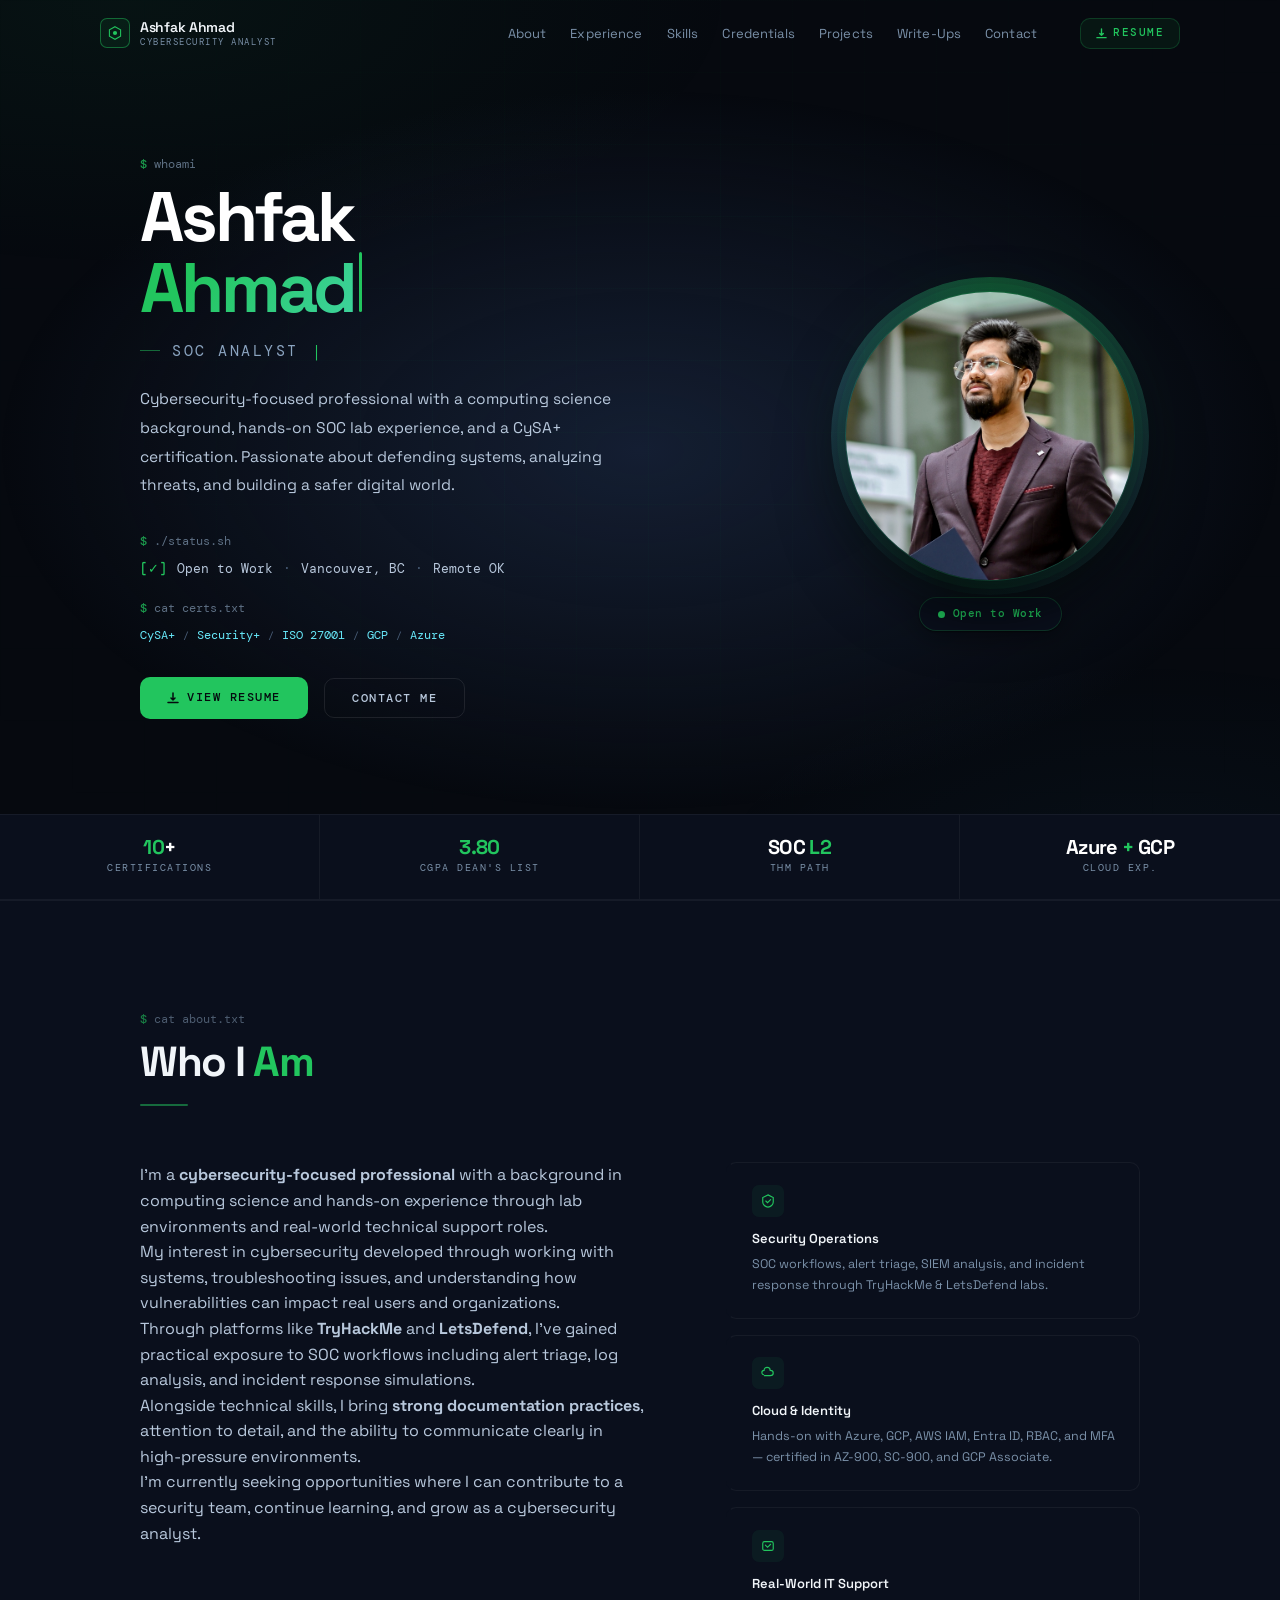
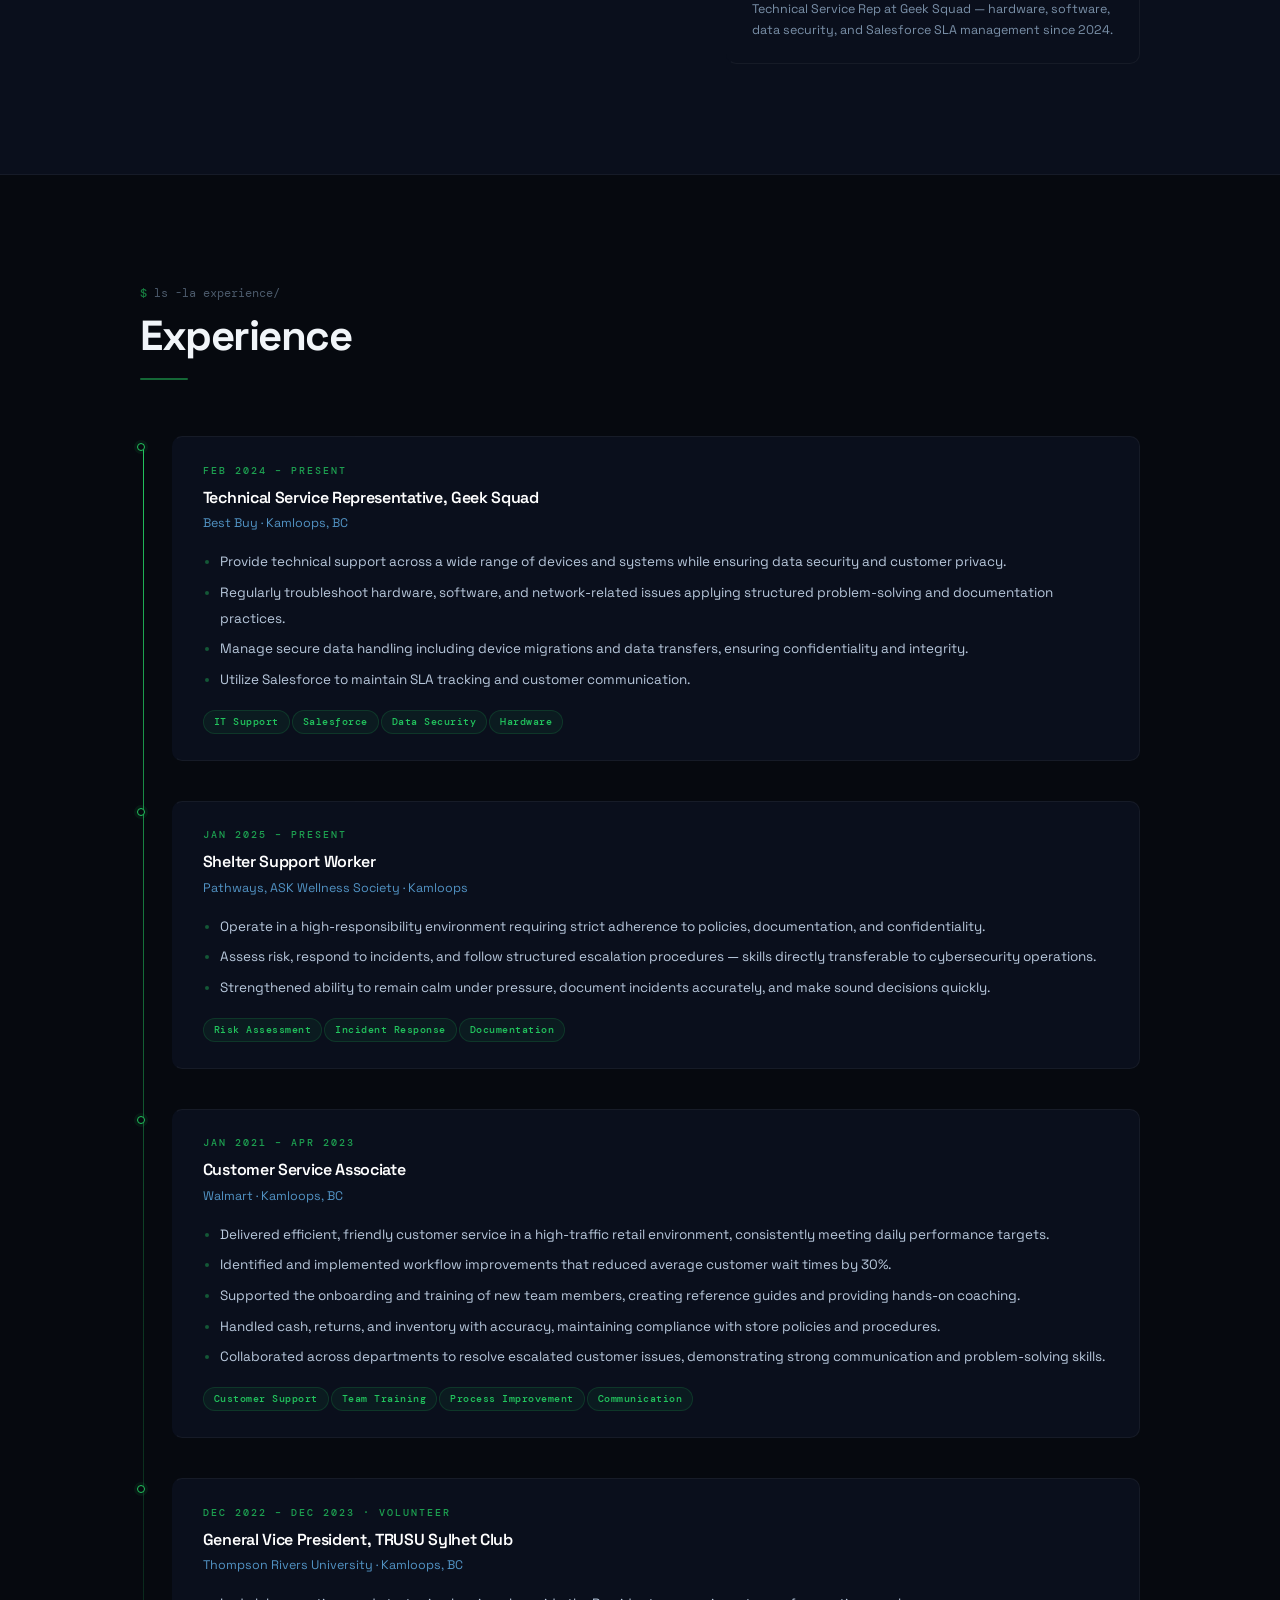
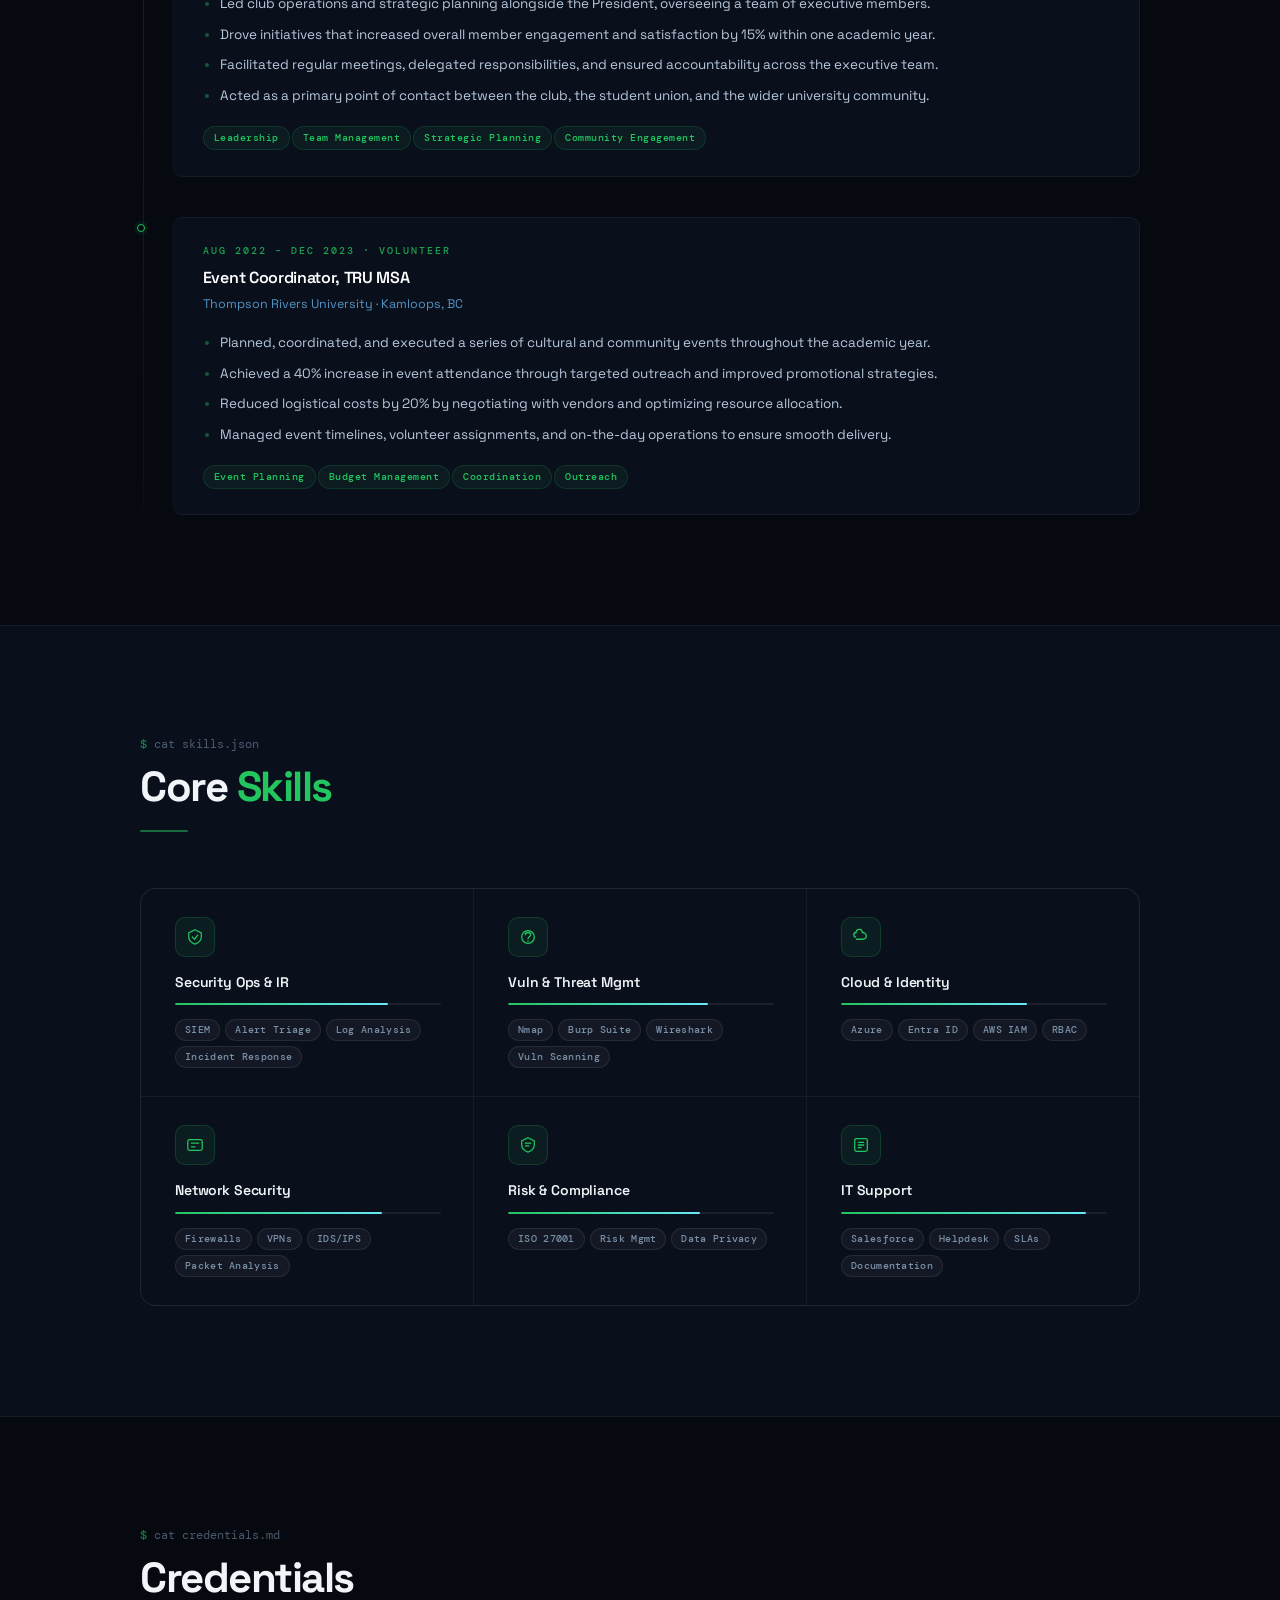
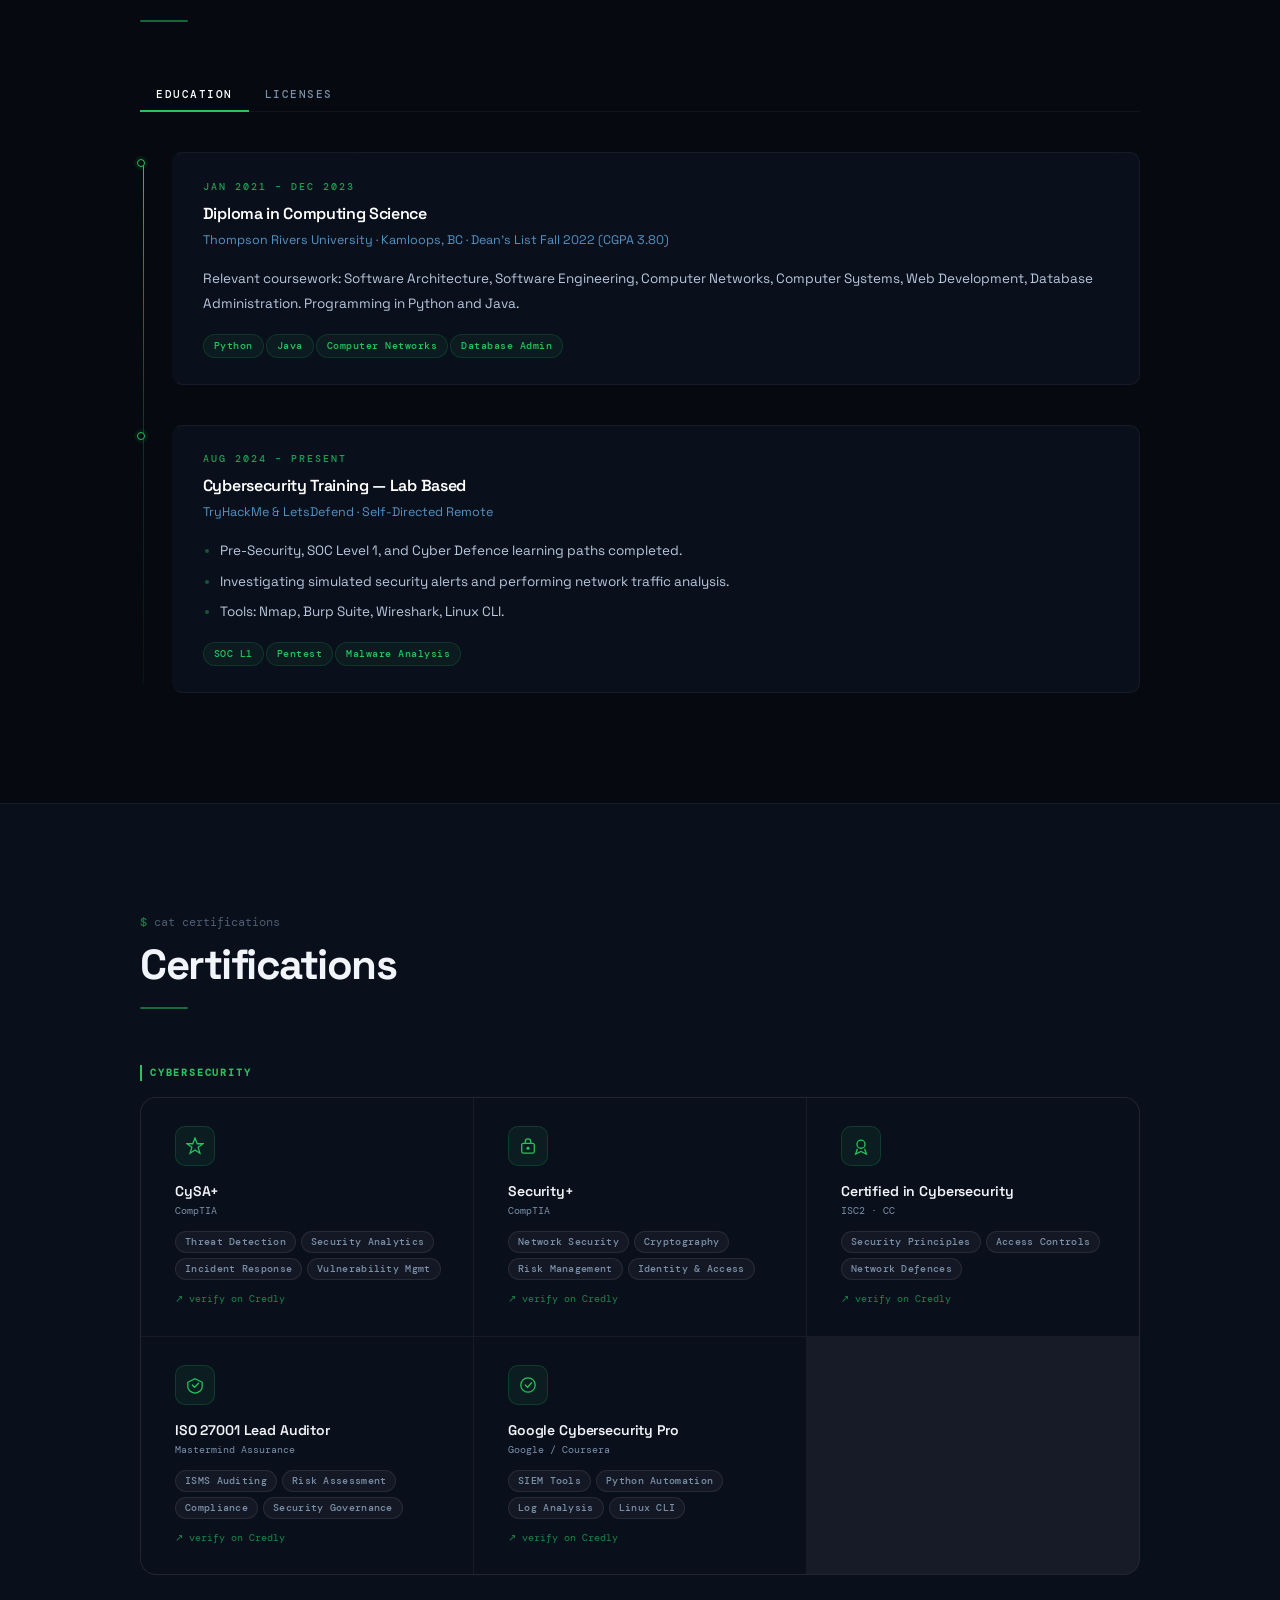
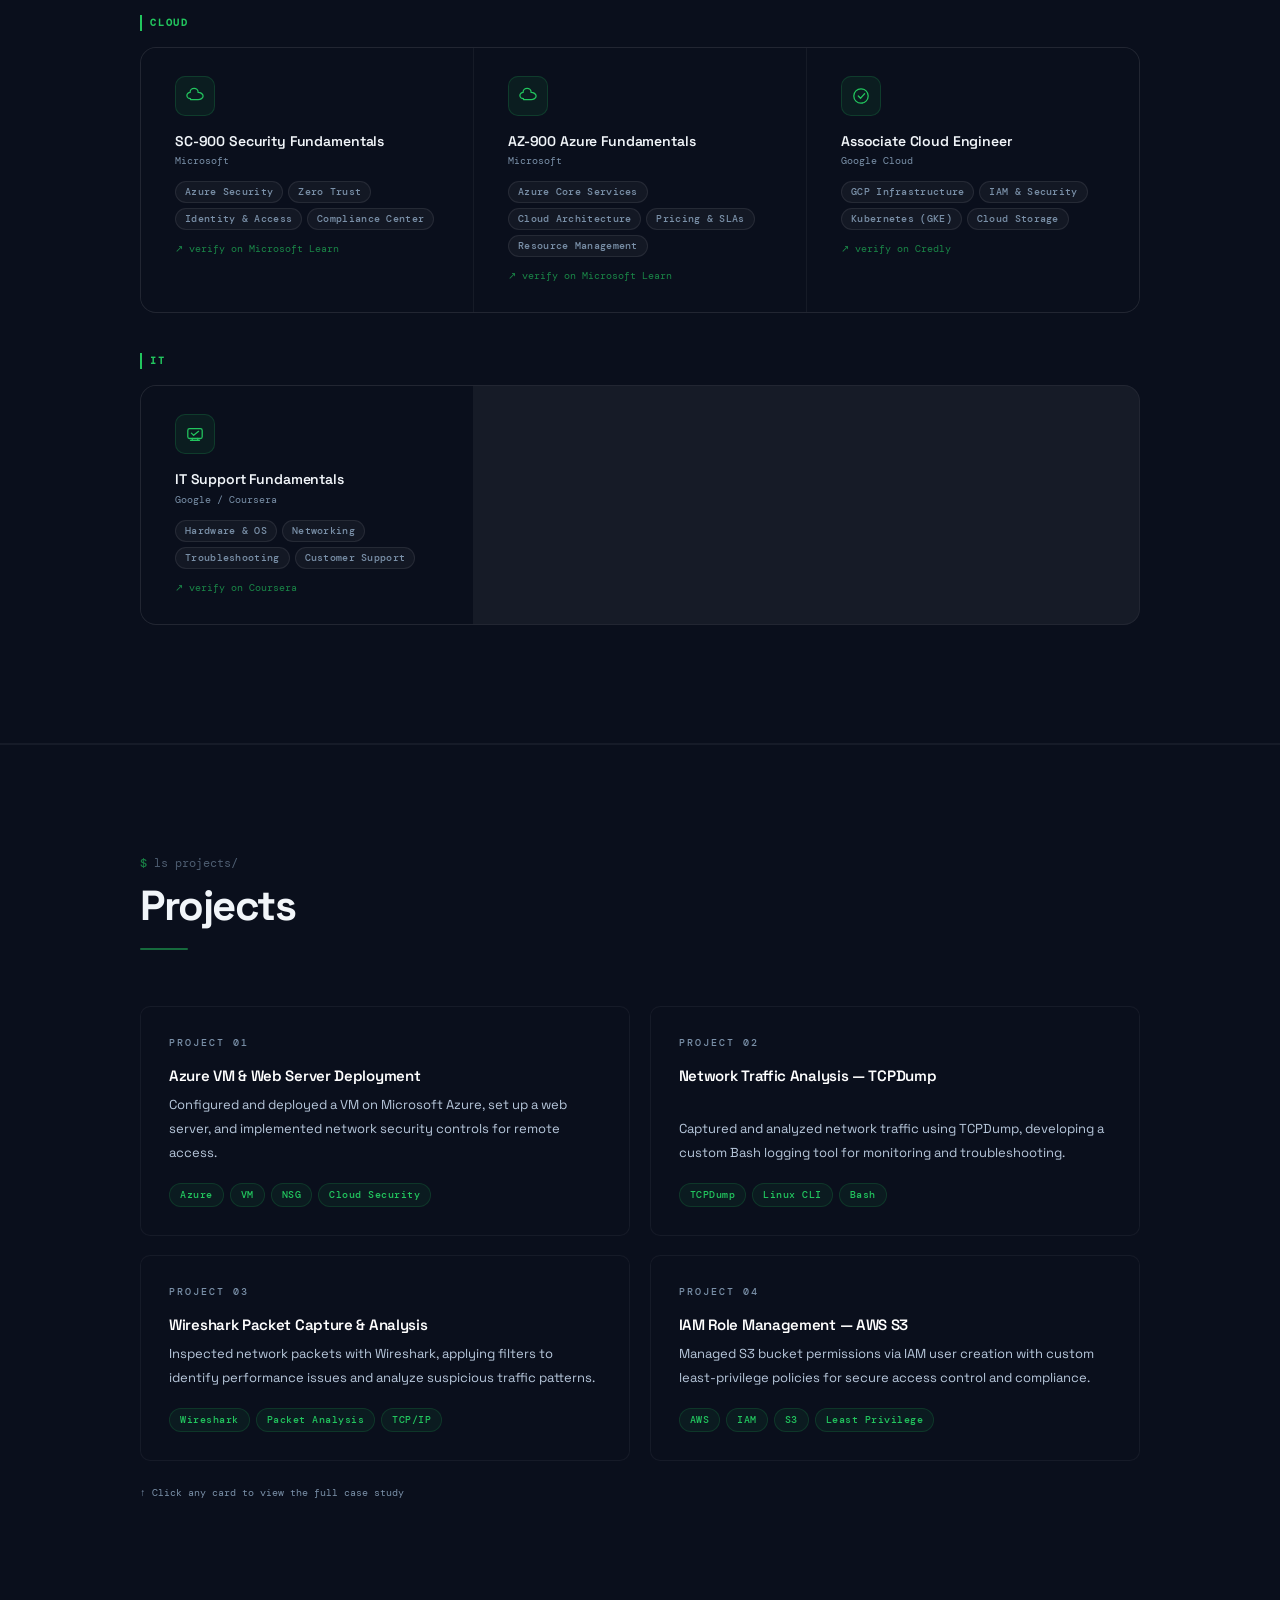
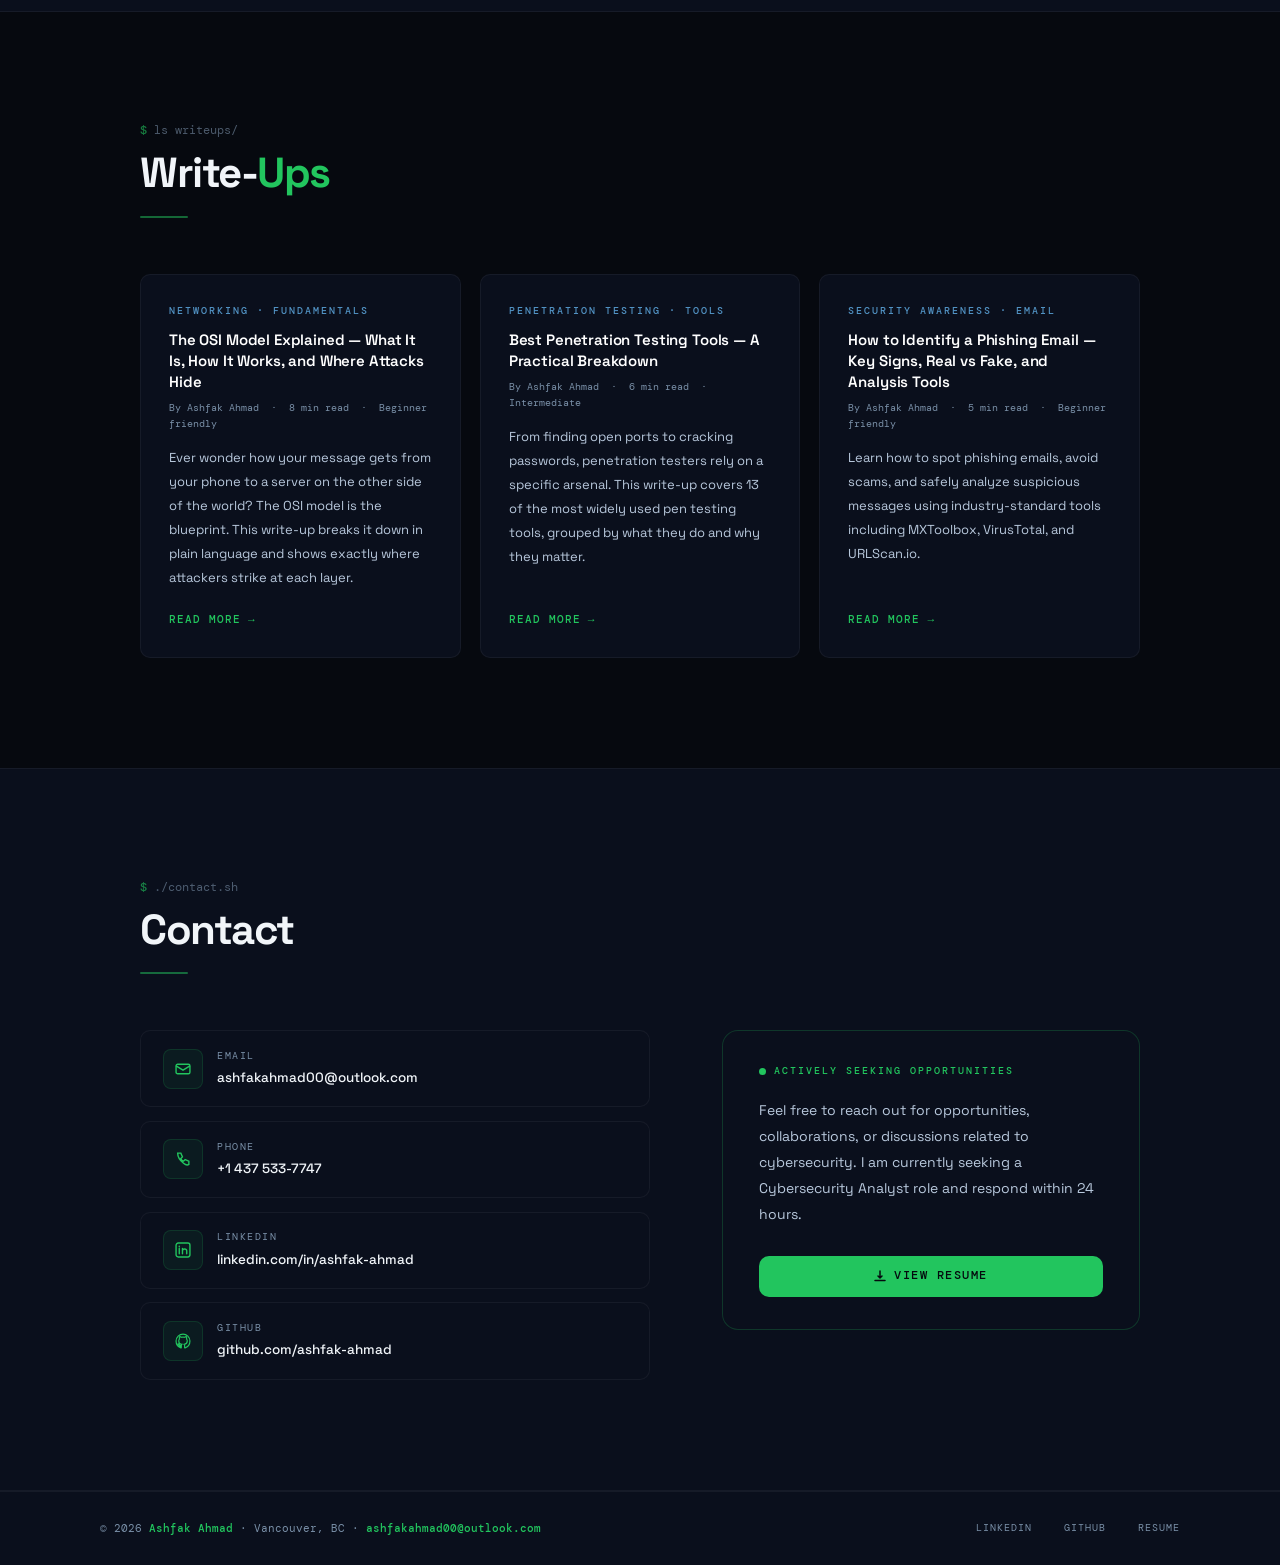
==== commit e18a2ccb: "Update index.html" ====
--- a/index.html
+++ b/index.html
@@ -312,24 +312,27 @@
 
 
 <!-- ══ CREDENTIALS ══════════════════════════════════════════ -->
+<!-- Tabs: Education / Cybersecurity / Cloud / Licenses
+     (same tab UX as original; "Other" replaced with "Licenses") -->
 <section id="credentials" class="section">
   <div class="container">
+
     <div class="sec-head reveal">
       <div class="sec-cmd"><span class="hcp">$</span><span class="hcc"> cat credentials.md</span></div>
       <h2 class="sec-title">Credentials</h2>
       <div class="sec-rule"></div>
     </div>
 
+    <!-- Tab navigation — Education and Licenses only; certs live in the Certifications section below -->
     <div class="cred-nav reveal">
       <button class="cred-tab active" onclick="switchTab(event,'education')">Education</button>
-      <button class="cred-tab" onclick="switchTab(event,'cybersec')">Cybersecurity</button>
-      <button class="cred-tab" onclick="switchTab(event,'cloud')">Cloud</button>
-      <button class="cred-tab" onclick="switchTab(event,'other')">Other</button>
-    </div>
-
-    <!-- Education -->
+      <button class="cred-tab" onclick="switchTab(event,'licenses')">Licenses</button>
+    </div>
+
+    <!-- ── Education tab ── -->
     <div id="tab-education" class="cred-panel active">
       <div class="timeline">
+
         <article class="t-item">
           <div class="t-card">
             <div class="t-period">Jan 2021 – Dec 2023</div>
@@ -339,6 +342,7 @@
             <div class="t-pills"><span class="pill">Python</span><span class="pill">Java</span><span class="pill">Computer Networks</span><span class="pill">Database Admin</span></div>
           </div>
         </article>
+
         <article class="t-item">
           <div class="t-card">
             <div class="t-period">Aug 2024 – Present</div>
@@ -352,73 +356,196 @@
             <div class="t-pills"><span class="pill">SOC L1</span><span class="pill">Pentest</span><span class="pill">Malware Analysis</span></div>
           </div>
         </article>
-      </div>
-    </div>
-
-    <!-- Cybersecurity certs -->
-    <div id="tab-cybersec" class="cred-panel">
-      <div class="cert-grid">
-        <a class="cert-card" href="https://www.credly.com/badges/53c06db6-b0d5-435f-9150-9d00f681c110/public_url" target="_blank" rel="noopener noreferrer">
-          <div class="cert-icon"><svg viewBox="0 0 15 15" fill="none" aria-hidden="true"><path d="M7.5 1L9.2 5.5H14L10.5 8.2L11.8 13L7.5 10.5L3.2 13L4.5 8.2L1 5.5H5.8L7.5 1Z" stroke="#22c55e" stroke-width="1.3"/></svg></div>
-          <div><div class="cert-name">CySA+ (Cybersecurity Analyst)</div><div class="cert-org">CompTIA</div><div class="cert-link">↗ verify on Credly</div></div>
-        </a>
-        <a class="cert-card" href="https://www.credly.com/badges/19606645-1ecf-4035-890f-dac952f1166d/public_url" target="_blank" rel="noopener noreferrer">
-          <div class="cert-icon"><svg viewBox="0 0 15 15" fill="none" aria-hidden="true"><rect x="2" y="5" width="11" height="8" rx="1.2" stroke="#22c55e" stroke-width="1.3"/><path d="M5 5V4C5 2.5 6 2 7.5 2C9 2 10 2.5 10 4V5" stroke="#22c55e" stroke-width="1.3"/><circle cx="7.5" cy="9" r="1.2" fill="#22c55e"/></svg></div>
-          <div><div class="cert-name">Security+</div><div class="cert-org">CompTIA</div><div class="cert-link">↗ verify on Credly</div></div>
-        </a>
-        <a class="cert-card" href="https://www.credly.com/badges/5c4a0566-4358-4df0-894b-6d9251598b54/public_url" target="_blank" rel="noopener noreferrer">
-          <div class="cert-icon"><svg viewBox="0 0 15 15" fill="none" aria-hidden="true"><circle cx="7.5" cy="6.5" r="3.5" stroke="#22c55e" stroke-width="1.3"/><path d="M5 10L3.5 14L7.5 12L11.5 14L10 10" stroke="#22c55e" stroke-width="1.3"/></svg></div>
-          <div><div class="cert-name">Certified in Cybersecurity (CC)</div><div class="cert-org">ISC2</div><div class="cert-link">↗ verify on Credly</div></div>
-        </a>
-        <a class="cert-card" href="https://www.credly.com/badges/474c30e4-fd71-4c37-b8a7-0cba48b08567/public_url" target="_blank" rel="noopener noreferrer">
-          <div class="cert-icon"><svg viewBox="0 0 15 15" fill="none" aria-hidden="true"><path d="M1 5.5L7.5 2L14 5.5V9.5C14 12 11 14 7.5 14C4 14 1 12 1 9.5V5.5Z" stroke="#22c55e" stroke-width="1.3"/><path d="M5 7.5L7 9.5L10.5 6" stroke="#22c55e" stroke-width="1.3" stroke-linecap="round"/></svg></div>
-          <div><div class="cert-name">ISO/IEC 27001:2022 Lead Auditor</div><div class="cert-org">Mastermind Assurance</div><div class="cert-link">↗ verify on Credly</div></div>
-        </a>
-        <a class="cert-card" href="https://www.credly.com/badges/b264b279-dc21-4ac8-9319-0bbd9db3cb61/public_url" target="_blank" rel="noopener noreferrer">
-          <div class="cert-icon"><svg viewBox="0 0 15 15" fill="none" aria-hidden="true"><circle cx="7.5" cy="7.5" r="5.5" stroke="#22c55e" stroke-width="1.3"/><path d="M5 7.5L7 9.5L10.5 5.5" stroke="#22c55e" stroke-width="1.3" stroke-linecap="round"/></svg></div>
-          <div><div class="cert-name">Google Cybersecurity Professional</div><div class="cert-org">Google / Coursera</div><div class="cert-link">↗ verify on Credly</div></div>
-        </a>
-      </div>
-    </div>
-
-    <!-- Cloud certs -->
-    <div id="tab-cloud" class="cred-panel">
-      <div class="cert-grid">
-        <a class="cert-card" href="https://learn.microsoft.com/en-us/users/ashfakahmad-6792/credentials/63f0454faf46d644" target="_blank" rel="noopener noreferrer">
-          <div class="cert-icon"><svg viewBox="0 0 15 15" fill="none" aria-hidden="true"><path d="M3 10C2 10 1 9 1 7.5C1 6 2 5 3.5 5C3.5 3 5 1.5 7 1.5C9 1.5 10.5 3 10.5 5C12 5 14 6 14 8C14 10 12 11 10.5 11H4" stroke="#22c55e" stroke-width="1.3"/></svg></div>
-          <div><div class="cert-name">SC-900 Security Fundamentals</div><div class="cert-org">Microsoft</div><div class="cert-link">↗ verify on Microsoft Learn</div></div>
-        </a>
-        <a class="cert-card" href="https://learn.microsoft.com/en-us/users/ashfakahmad-6792/credentials/7cb9d6909458ef1c" target="_blank" rel="noopener noreferrer">
-          <div class="cert-icon"><svg viewBox="0 0 15 15" fill="none" aria-hidden="true"><path d="M3 10C2 10 1 9 1 7.5C1 6 2 5 3.5 5C3.5 3 5 1.5 7 1.5C9 1.5 10.5 3 10.5 5C12 5 14 6 14 8C14 10 12 11 10.5 11H4" stroke="#22c55e" stroke-width="1.3"/></svg></div>
-          <div><div class="cert-name">AZ-900 Azure Fundamentals</div><div class="cert-org">Microsoft</div><div class="cert-link">↗ verify on Microsoft Learn</div></div>
-        </a>
-        <a class="cert-card" href="https://www.credly.com/badges/afae88df-5338-4c66-bcb2-dd239401c2be/public_url" target="_blank" rel="noopener noreferrer">
-          <div class="cert-icon"><svg viewBox="0 0 15 15" fill="none" aria-hidden="true"><circle cx="7.5" cy="7.5" r="5.5" stroke="#22c55e" stroke-width="1.3"/><path d="M5 7.5L7 9.5L10.5 5.5" stroke="#22c55e" stroke-width="1.3" stroke-linecap="round"/></svg></div>
-          <div><div class="cert-name">Associate Cloud Engineer</div><div class="cert-org">Google</div><div class="cert-link">↗ verify on Credly</div></div>
-        </a>
-      </div>
-    </div>
-
-    <!-- Other certs -->
-    <div id="tab-other" class="cred-panel">
-      <div class="cert-grid">
-        <a class="cert-card" href="https://coursera.org/share/434e6910eb738735a84f58b08da778df" target="_blank" rel="noopener noreferrer">
-          <div class="cert-icon"><svg viewBox="0 0 15 15" fill="none" aria-hidden="true"><circle cx="7.5" cy="7.5" r="5.5" stroke="#22c55e" stroke-width="1.3"/><path d="M5 7.5L7 9.5L10.5 5.5" stroke="#22c55e" stroke-width="1.3" stroke-linecap="round"/></svg></div>
-          <div><div class="cert-name">IT Support Fundamentals</div><div class="cert-org">Google / Coursera</div><div class="cert-link">↗ verify on Coursera</div></div>
-        </a>
-        <div class="cert-card" style="cursor:default;pointer-events:none">
-          <div class="cert-icon"><svg viewBox="0 0 15 15" fill="none" aria-hidden="true"><path d="M7.5 1L9 5H13.5L10 7.5L11.5 12L7.5 9.5L3.5 12L5 7.5L1.5 5H6L7.5 1Z" stroke="#22c55e" stroke-width="1.3"/></svg></div>
-          <div><div class="cert-name">Basic First Aid (CPR-A)</div><div class="cert-org">BC &amp; Yukon Council · Canada</div></div>
-        </div>
-        <div class="cert-card" style="cursor:default;pointer-events:none">
-          <div class="cert-icon"><svg viewBox="0 0 15 15" fill="none" aria-hidden="true"><rect x="2" y="3" width="11" height="9" rx="1.5" stroke="#22c55e" stroke-width="1.3"/><circle cx="7.5" cy="7.5" r="2" stroke="#22c55e" stroke-width="1.3"/></svg></div>
-          <div><div class="cert-name">Class 5 Driving License</div><div class="cert-org">British Columbia · Canada</div></div>
-        </div>
-      </div>
-    </div>
-
-  </div>
-</section>
+
+      </div>
+    </div><!-- /tab-education -->
+
+    <!-- ── Licenses tab — replaces old "Other" tab ── -->
+    <div id="tab-licenses" class="cred-panel">
+      <div class="cert-grid-orig">
+
+        <!-- Basic First Aid: no link, non-interactive -->
+        <div class="cert-card-orig" style="cursor:default;pointer-events:none">
+          <div class="cert-icon-orig"><svg viewBox="0 0 15 15" fill="none" aria-hidden="true"><rect x="6" y="2" width="3" height="11" rx="1" fill="#22c55e"/><rect x="2" y="6" width="11" height="3" rx="1" fill="#22c55e"/></svg></div>
+          <div><div class="cert-name-orig">Basic First Aid (CPR-A)</div><div class="cert-org-orig">BC &amp; Yukon Council · Canada</div></div>
+        </div>
+
+        <!-- Class 5 Driver's Licence: non-interactive -->
+        <div class="cert-card-orig" style="cursor:default;pointer-events:none">
+          <div class="cert-icon-orig"><svg viewBox="0 0 15 15" fill="none" aria-hidden="true"><rect x="1" y="5" width="13" height="7" rx="1.5" stroke="#22c55e" stroke-width="1.3"/><circle cx="4" cy="10" r="1.3" stroke="#22c55e" stroke-width="1.2"/><circle cx="11" cy="10" r="1.3" stroke="#22c55e" stroke-width="1.2"/><path d="M1 8h13M5 5V4a2 2 0 014 0v1" stroke="#22c55e" stroke-width="1.2" stroke-linecap="round"/></svg></div>
+          <div><div class="cert-name-orig">Class 5 Driver's Licence</div><div class="cert-org-orig">British Columbia · Canada</div></div>
+        </div>
+
+      </div>
+    </div><!-- /tab-licenses -->
+
+  </div><!-- /container -->
+</section>
+
+
+<!-- ══ CERTIFICATIONS ════════════════════════════════════════ -->
+<!-- Separate section — NOT in the nav bar.
+     Uses compact skill-card style boxes (3-col grid).
+     Each card: icon + name + org + 3-4 key skill tags + verify link.
+     Grouped: Cybersecurity first, then Cloud. -->
+<section id="certifications" class="section section-alt">
+  <div class="container">
+
+    <div class="sec-head reveal">
+      <div class="sec-cmd"><span class="hcp">$</span><span class="hcc"> cat certifications</span></div>
+      <h2 class="sec-title">Certifications</h2>
+      <div class="sec-rule"></div>
+    </div>
+
+    <!-- ── Cybersecurity group ── -->
+    <div class="certs-group-label reveal">Cybersecurity</div>
+    <div class="certs-skill-grid reveal">
+
+      <!-- CySA+ -->
+      <a class="certs-skill-card" href="https://www.credly.com/badges/53c06db6-b0d5-435f-9150-9d00f681c110/public_url" target="_blank" rel="noopener noreferrer">
+        <div class="certs-skill-icon"><svg viewBox="0 0 20 20" fill="none" aria-hidden="true"><path d="M10 1L12.5 7.5H19L13.5 11.5L15.5 18L10 14.5L4.5 18L6.5 11.5L1 7.5H7.5L10 1Z" stroke="#22c55e" stroke-width="1.4"/></svg></div>
+        <div class="certs-skill-name">CySA+</div>
+        <div class="certs-skill-org">CompTIA</div>
+        <!-- Green progress bar — visual accent matching skill cards -->
+        <!-- 4 key skills this cert teaches -->
+        <div class="certs-skill-tags">
+          <span class="skill-tag">Threat Detection</span>
+          <span class="skill-tag">Security Analytics</span>
+          <span class="skill-tag">Incident Response</span>
+          <span class="skill-tag">Vulnerability Mgmt</span>
+        </div>
+        <div class="certs-verify">↗ verify on Credly</div>
+      </a>
+
+      <!-- Security+ -->
+      <a class="certs-skill-card" href="https://www.credly.com/badges/19606645-1ecf-4035-890f-dac952f1166d/public_url" target="_blank" rel="noopener noreferrer">
+        <div class="certs-skill-icon"><svg viewBox="0 0 20 20" fill="none" aria-hidden="true"><rect x="3" y="7" width="14" height="11" rx="2" stroke="#22c55e" stroke-width="1.4"/><path d="M7 7V5C7 3 8 2 10 2C12 2 13 3 13 5V7" stroke="#22c55e" stroke-width="1.4"/><circle cx="10" cy="12.5" r="1.8" fill="#22c55e"/></svg></div>
+        <div class="certs-skill-name">Security+</div>
+        <div class="certs-skill-org">CompTIA</div>
+        <div class="certs-skill-tags">
+          <span class="skill-tag">Network Security</span>
+          <span class="skill-tag">Cryptography</span>
+          <span class="skill-tag">Risk Management</span>
+          <span class="skill-tag">Identity &amp; Access</span>
+        </div>
+        <div class="certs-verify">↗ verify on Credly</div>
+      </a>
+
+      <!-- ISC2 CC -->
+      <a class="certs-skill-card" href="https://www.credly.com/badges/5c4a0566-4358-4df0-894b-6d9251598b54/public_url" target="_blank" rel="noopener noreferrer">
+        <div class="certs-skill-icon"><svg viewBox="0 0 20 20" fill="none" aria-hidden="true"><circle cx="10" cy="8" r="4.5" stroke="#22c55e" stroke-width="1.4"/><path d="M6 13L4 19L10 16L16 19L14 13" stroke="#22c55e" stroke-width="1.4"/></svg></div>
+        <div class="certs-skill-name">Certified in Cybersecurity</div>
+        <div class="certs-skill-org">ISC2 · CC</div>
+        <div class="certs-skill-tags">
+          <span class="skill-tag">Security Principles</span>
+          <span class="skill-tag">Access Controls</span>
+          <span class="skill-tag">Network Defences</span>
+        </div>
+        <div class="certs-verify">↗ verify on Credly</div>
+      </a>
+
+      <!-- ISO 27001 -->
+      <a class="certs-skill-card" href="https://www.credly.com/badges/474c30e4-fd71-4c37-b8a7-0cba48b08567/public_url" target="_blank" rel="noopener noreferrer">
+        <div class="certs-skill-icon"><svg viewBox="0 0 20 20" fill="none" aria-hidden="true"><path d="M2 7L10 3L18 7V12C18 15.5 14.5 18.5 10 19C5.5 18.5 2 15.5 2 12V7Z" stroke="#22c55e" stroke-width="1.4"/><path d="M7 10L9.5 12.5L14 8" stroke="#22c55e" stroke-width="1.4" stroke-linecap="round"/></svg></div>
+        <div class="certs-skill-name">ISO 27001 Lead Auditor</div>
+        <div class="certs-skill-org">Mastermind Assurance</div>
+        <div class="certs-skill-tags">
+          <span class="skill-tag">ISMS Auditing</span>
+          <span class="skill-tag">Risk Assessment</span>
+          <span class="skill-tag">Compliance</span>
+          <span class="skill-tag">Security Governance</span>
+        </div>
+        <div class="certs-verify">↗ verify on Credly</div>
+      </a>
+
+      <!-- Google Cybersecurity Professional -->
+      <a class="certs-skill-card" href="https://www.credly.com/badges/b264b279-dc21-4ac8-9319-0bbd9db3cb61/public_url" target="_blank" rel="noopener noreferrer">
+        <div class="certs-skill-icon"><svg viewBox="0 0 20 20" fill="none" aria-hidden="true"><circle cx="10" cy="10" r="8" stroke="#22c55e" stroke-width="1.4"/><path d="M7 10L9.5 12.5L14 7.5" stroke="#22c55e" stroke-width="1.4" stroke-linecap="round"/></svg></div>
+        <div class="certs-skill-name">Google Cybersecurity Pro</div>
+        <div class="certs-skill-org">Google / Coursera</div>
+        <div class="certs-skill-tags">
+          <span class="skill-tag">SIEM Tools</span>
+          <span class="skill-tag">Python Automation</span>
+          <span class="skill-tag">Log Analysis</span>
+          <span class="skill-tag">Linux CLI</span>
+        </div>
+        <div class="certs-verify">↗ verify on Credly</div>
+      </a>
+
+    </div><!-- /certs-skill-grid cybersecurity -->
+
+    <!-- ── Cloud group ── -->
+    <div class="certs-group-label reveal" style="margin-top:2.5rem">Cloud</div>
+    <div class="certs-skill-grid reveal">
+
+      <!-- SC-900 -->
+      <a class="certs-skill-card" href="https://learn.microsoft.com/en-us/users/ashfakahmad-6792/credentials/63f0454faf46d644" target="_blank" rel="noopener noreferrer">
+        <div class="certs-skill-icon"><svg viewBox="0 0 20 20" fill="none" aria-hidden="true"><path d="M5 13C3 13 1 11.5 1 9.5C1 7.5 3 6 4.5 6C4.5 3.5 6.5 1.5 9 1.5C11.5 1.5 13.5 3.5 13.5 6C16 6 19 7.5 19 10C19 12.5 16 14 13.5 14H5" stroke="#22c55e" stroke-width="1.4" stroke-linecap="round"/></svg></div>
+        <div class="certs-skill-name">SC-900 Security Fundamentals</div>
+        <div class="certs-skill-org">Microsoft</div>
+        <div class="certs-skill-tags">
+          <span class="skill-tag">Azure Security</span>
+          <span class="skill-tag">Zero Trust</span>
+          <span class="skill-tag">Identity &amp; Access</span>
+          <span class="skill-tag">Compliance Center</span>
+        </div>
+        <div class="certs-verify">↗ verify on Microsoft Learn</div>
+      </a>
+
+      <!-- AZ-900 -->
+      <a class="certs-skill-card" href="https://learn.microsoft.com/en-us/users/ashfakahmad-6792/credentials/7cb9d6909458ef1c" target="_blank" rel="noopener noreferrer">
+        <div class="certs-skill-icon"><svg viewBox="0 0 20 20" fill="none" aria-hidden="true"><path d="M5 13C3 13 1 11.5 1 9.5C1 7.5 3 6 4.5 6C4.5 3.5 6.5 1.5 9 1.5C11.5 1.5 13.5 3.5 13.5 6C16 6 19 7.5 19 10C19 12.5 16 14 13.5 14H5" stroke="#22c55e" stroke-width="1.4" stroke-linecap="round"/></svg></div>
+        <div class="certs-skill-name">AZ-900 Azure Fundamentals</div>
+        <div class="certs-skill-org">Microsoft</div>
+        <div class="certs-skill-tags">
+          <span class="skill-tag">Azure Core Services</span>
+          <span class="skill-tag">Cloud Architecture</span>
+          <span class="skill-tag">Pricing &amp; SLAs</span>
+          <span class="skill-tag">Resource Management</span>
+        </div>
+        <div class="certs-verify">↗ verify on Microsoft Learn</div>
+      </a>
+
+      <!-- GCP Associate Cloud Engineer -->
+      <a class="certs-skill-card" href="https://www.credly.com/badges/afae88df-5338-4c66-bcb2-dd239401c2be/public_url" target="_blank" rel="noopener noreferrer">
+        <div class="certs-skill-icon"><svg viewBox="0 0 20 20" fill="none" aria-hidden="true"><circle cx="10" cy="10" r="8" stroke="#22c55e" stroke-width="1.4"/><path d="M7 10L9.5 12.5L14 7.5" stroke="#22c55e" stroke-width="1.4" stroke-linecap="round"/></svg></div>
+        <div class="certs-skill-name">Associate Cloud Engineer</div>
+        <div class="certs-skill-org">Google Cloud</div>
+        <div class="certs-skill-tags">
+          <span class="skill-tag">GCP Infrastructure</span>
+          <span class="skill-tag">IAM &amp; Security</span>
+          <span class="skill-tag">Kubernetes (GKE)</span>
+          <span class="skill-tag">Cloud Storage</span>
+        </div>
+        <div class="certs-verify">↗ verify on Credly</div>
+      </a>
+
+    </div><!-- /certs-skill-grid cloud -->
+
+    <!-- ── IT group ── -->
+    <div class="certs-group-label reveal" style="margin-top:2.5rem">IT</div>
+    <div class="certs-skill-grid reveal">
+
+      <!-- Google IT Support Professional -->
+      <a class="certs-skill-card" href="https://coursera.org/share/434e6910eb738735a84f58b08da778df" target="_blank" rel="noopener noreferrer">
+        <div class="certs-skill-icon"><svg viewBox="0 0 20 20" fill="none" aria-hidden="true"><rect x="2" y="4" width="16" height="11" rx="2" stroke="#22c55e" stroke-width="1.4"/><path d="M7 15v2M13 15v2M5 17h10" stroke="#22c55e" stroke-width="1.4" stroke-linecap="round"/><path d="M6 9l2.5 2.5L14 7" stroke="#22c55e" stroke-width="1.4" stroke-linecap="round" stroke-linejoin="round"/></svg></div>
+        <div class="certs-skill-name">IT Support Fundamentals</div>
+        <div class="certs-skill-org">Google / Coursera</div>
+        <!-- 4 key skills this cert teaches -->
+        <div class="certs-skill-tags">
+          <span class="skill-tag">Hardware &amp; OS</span>
+          <span class="skill-tag">Networking</span>
+          <span class="skill-tag">Troubleshooting</span>
+          <span class="skill-tag">Customer Support</span>
+        </div>
+        <div class="certs-verify">↗ verify on Coursera</div>
+      </a>
+
+    </div><!-- /certs-skill-grid IT -->
+
+  </div><!-- /container -->
+</section>
+
 
 
 <!-- ══ PROJECTS ══════════════════════════════════════════════ -->
@@ -592,11 +719,11 @@
         <div class="cp-status"><div class="pulse"></div><span class="cp-status-text">Actively Seeking Opportunities</span></div>
         <p class="cp-desc">Feel free to reach out for opportunities, collaborations, or discussions related to cybersecurity. I am currently seeking a Cybersecurity Analyst role and respond within 24 hours.</p>
         <div class="cp-btns">
+          <!-- Send Email button removed — use the direct email link in the contact list above -->
           <a class="btn-p" href="assets/resume/Ashfak_Ahmad_Resume.pdf" target="_blank" rel="noopener noreferrer">
             <svg width="12" height="12" viewBox="0 0 12 12" fill="none" aria-hidden="true"><path d="M6 1V8M6 8L4 6M6 8L8 6M1 10.5H11" stroke="currentColor" stroke-width="1.5" stroke-linecap="round" stroke-linejoin="round"/></svg>
             View Resume
           </a>
-          <a class="btn-g" href="mailto:ashfakahmad00@outlook.com">Send Email</a>
         </div>
       </div>
     </div>
@@ -610,7 +737,7 @@
 <!-- ══ FOOTER ════════════════════════════════════════════════ -->
 <footer>
   <div class="footer-inner">
-    <small class="footer-left">© 2025 <b>Ashfak Ahmad</b> · Kamloops, BC · <b>ashfakahmad00@outlook.com</b></small>
+    <small class="footer-left">© 2026 <b>Ashfak Ahmad</b> · Vancouver, BC · <b>ashfakahmad00@outlook.com</b></small>
     <nav class="footer-links" aria-label="Footer navigation">
       <a class="footer-link" href="https://www.linkedin.com/in/ashfak-ahmad" target="_blank" rel="noopener noreferrer">LinkedIn</a>
       <a class="footer-link" href="https://github.com/ashfak-ahmad" target="_blank" rel="noopener noreferrer">GitHub</a>
--- a/assets/css/style.css
+++ b/assets/css/style.css
@@ -0,0 +1,1152 @@
+/* ============================================================
+   home.css  — Ashfak Ahmad Portfolio v2.0 Premium Redesign
+   Aesthetic: Deep navy / charcoal | Soft green + cyan accents
+   Fonts: Space Grotesk (headings) + DM Mono (code/labels)
+   Goal: Professional, premium, recruiter-ready
+============================================================ */
+@import url('https://fonts.googleapis.com/css2?family=Space+Grotesk:wght@300;400;500;600;700&family=DM+Mono:ital,wght@0,400;0,500;1,400&display=swap');
+
+/* ── TOKENS ──────────────────────────────────────────────── */
+:root {
+  --bg0:     #050810;
+  --bg1:     #090d18;
+  --bg2:     #0e1525;
+  --bg3:     #141d2e;
+  --bg4:     #1b2540;
+
+  --green:   #22c55e;
+  --green2:  rgba(34,197,94,.14);
+  --green3:  rgba(34,197,94,.07);
+  --cyan:    #67e8f9;
+  --blue:    #63b3ed;
+  --red:     #fc8181;
+
+  --border0: rgba(255,255,255,.05);
+  --border1: rgba(255,255,255,.09);
+  --borderG: rgba(34,197,94,.22);
+
+  --t1:  #f1f5f9;
+  --t2:  #b8c8dc;
+  --t3:  #7a90a8;
+  --t4:  #4a5e78;
+
+  --sans:  'Space Grotesk', system-ui, sans-serif;
+  --mono:  'DM Mono', 'JetBrains Mono', monospace;
+
+  --nav-h: 68px;
+  --mw:    1080px;
+  --r:     10px;
+  --r2:    16px;
+
+  --sh1: 0 1px 2px rgba(0,0,0,.5), 0 8px 24px rgba(0,0,0,.25);
+  --sh2: 0 4px 8px rgba(0,0,0,.5), 0 20px 48px rgba(0,0,0,.35);
+  --sg:  0 0 28px rgba(34,197,94,.1);
+
+  --ease: cubic-bezier(.4,0,.2,1);
+}
+
+/* ── RESET ───────────────────────────────────────────────── */
+*, *::before, *::after { box-sizing:border-box; margin:0; padding:0; }
+html { scroll-behavior:smooth; -webkit-font-smoothing:antialiased; text-rendering:optimizeLegibility; }
+body { font-family:var(--sans); background:var(--bg0); color:#b8c8dc; line-height:1.6; overflow-x:hidden; }
+img  { display:block; max-width:100%; }
+a    { color:inherit; text-decoration:none; }
+ul   { list-style:none; }
+button { font-family:inherit; }
+::selection { background:rgba(34,197,94,.18); color:#fff; }
+
+/* scrollbar */
+::-webkit-scrollbar { width:4px; }
+::-webkit-scrollbar-track { background:transparent; }
+::-webkit-scrollbar-thumb { background:var(--bg4); border-radius:99px; }
+::-webkit-scrollbar-thumb:hover { background:rgba(34,197,94,.35); }
+
+/* ambient bg glows */
+body::before {
+  content:''; position:fixed; inset:0; z-index:0; pointer-events:none;
+  background:
+    radial-gradient(ellipse 70% 45% at 15% -5%, rgba(34,197,94,.05) 0%, transparent 60%),
+    radial-gradient(ellipse 55% 40% at 85% 105%, rgba(99,179,237,.04) 0%, transparent 60%);
+}
+
+/* ── LAYOUT ──────────────────────────────────────────────── */
+.container { max-width:var(--mw); margin:0 auto; padding:0 2.5rem; position:relative; z-index:1; }
+.section    { padding:110px 0; }
+.section-alt { background:var(--bg1); border-top:1px solid var(--border0); border-bottom:1px solid var(--border0); }
+
+/* ── SECTION HEADERS ─────────────────────────────────────── */
+.sec-head { margin-bottom:3.5rem; }
+.eyebrow {
+  display:inline-flex; align-items:center; gap:10px;
+  font-family:var(--mono); font-size:11px; font-weight:500;
+  color:var(--green); letter-spacing:3px; text-transform:uppercase;
+  margin-bottom:.75rem; opacity:.8;
+}
+.eyebrow::before { content:''; width:22px; height:1px; background:var(--green); opacity:.6; }
+.sec-title {
+  font-size:clamp(28px,3.6vw,42px); font-weight:700;
+  color:#f1f5f9; letter-spacing:-.035em; line-height:1.1;
+}
+.sec-title em { color:var(--green); font-style:normal; }
+.sec-rule {
+  width:48px; height:2px; background:var(--green);
+  border-radius:99px; margin-top:1.2rem; opacity:.5;
+}
+
+/* ── SHARED COMPONENTS ───────────────────────────────────── */
+.pill {
+  display:inline-flex; align-items:center;
+  background:var(--green3); border:1px solid rgba(34,197,94,.16);
+  color:var(--green); font-family:var(--mono);
+  font-size:10px; font-weight:500;
+  padding:3px 10px; border-radius:99px;
+  letter-spacing:.5px; margin:2px 2px 0 0; white-space:nowrap;
+}
+.pulse {
+  width:7px; height:7px; border-radius:50%; background:var(--green); flex-shrink:0;
+  animation:pulse-ring 2.5s ease-in-out infinite;
+}
+@keyframes pulse-ring {
+  0%,100% { box-shadow:0 0 0 0 rgba(34,197,94,.5); }
+  50%      { box-shadow:0 0 0 5px rgba(34,197,94,0); }
+}
+
+/* scroll reveal */
+.reveal { opacity:0; transform:translateY(18px); transition:opacity .5s var(--ease), transform .5s var(--ease); }
+.reveal.in { opacity:1; transform:translateY(0); }
+.d1 { transition-delay:60ms; }
+.d2 { transition-delay:130ms; }
+.d3 { transition-delay:200ms; }
+.d4 { transition-delay:270ms; }
+
+/* ── BUTTONS ─────────────────────────────────────────────── */
+.btn-p {
+  display:inline-flex; align-items:center; gap:8px;
+  background:var(--green); color:#040a0e;
+  font-family:var(--mono); font-size:11.5px; font-weight:500;
+  letter-spacing:1.5px; text-transform:uppercase;
+  padding:.72rem 1.7rem; border:none; border-radius:var(--r);
+  cursor:pointer; text-decoration:none;
+  transition:background 150ms var(--ease), box-shadow 150ms var(--ease), transform 150ms var(--ease);
+}
+.btn-p:hover { background:#2dd468; box-shadow:0 0 0 1px rgba(34,197,94,.4), var(--sg); transform:translateY(-1px); }
+.btn-p:active { transform:translateY(0); }
+
+.btn-g {
+  display:inline-flex; align-items:center; gap:8px;
+  background:transparent; color:#b8c8dc;
+  font-family:var(--mono); font-size:11.5px; font-weight:500;
+  letter-spacing:1.5px; text-transform:uppercase;
+  padding:.72rem 1.7rem; border:1px solid var(--border1); border-radius:var(--r);
+  cursor:pointer; text-decoration:none;
+  transition:all .25s var(--ease);
+}
+.btn-g:hover { color:#f1f5f9; border-color:rgba(255,255,255,.2); background:rgba(255,255,255,.04); transform:translateY(-1px); }
+
+/* ═══════════════════════════════════════════════════════════
+   NAVBAR
+═══════════════════════════════════════════════════════════ */
+#navbar {
+  position:fixed; top:0; left:0; right:0; height:var(--nav-h);
+  z-index:900; display:flex; align-items:center; padding:0 2.5rem;
+  background:rgba(5,8,16,0);
+  border-bottom:1px solid transparent;
+  transition:background .35s var(--ease), border-color .35s var(--ease);
+}
+#navbar.scrolled {
+  background:rgba(5,8,16,.88);
+  border-color:var(--border0);
+  backdrop-filter:blur(24px) saturate(1.5);
+  -webkit-backdrop-filter:blur(24px) saturate(1.5);
+}
+.nav-inner {
+  max-width:var(--mw); margin:0 auto; width:100%;
+  display:flex; align-items:center; gap:1.5rem;
+}
+
+/* logo */
+.nav-logo {
+  display:flex; align-items:center; gap:10px;
+  cursor:pointer; margin-right:auto; flex-shrink:0;
+}
+.nav-logo-icon {
+  width:30px; height:30px; border-radius:7px;
+  border:1.5px solid rgba(34,197,94,.45);
+  background:var(--green3);
+  display:flex; align-items:center; justify-content:center; flex-shrink:0;
+  transition:border-color .2s, background .2s;
+}
+.nav-logo:hover .nav-logo-icon { border-color:var(--green); background:var(--green2); }
+.nav-logo-icon svg { width:14px; height:14px; }
+.nav-logo-name { font-size:14px; font-weight:600; color:#f1f5f9; letter-spacing:-.02em; line-height:1.2; }
+.nav-logo-name span { display:block; font-family:var(--mono); font-size:9px; font-weight:400; color:#7a90a8; letter-spacing:1.5px; text-transform:uppercase; margin-top:1px; }
+
+/* links */
+.nav-links { display:flex; align-items:center; gap:2px; }
+.nav-link {
+  font-size:13px; font-weight:400; color:#7a90a8;
+  padding:6px 11px; border:none; background:none; border-radius:6px;
+  cursor:pointer; white-space:nowrap; letter-spacing:.01em;
+  transition:color .15s, background .15s;
+}
+.nav-link:hover { color:#f1f5f9; background:rgba(255,255,255,.05); }
+.nav-link.active { color:#f1f5f9; font-weight:500; }
+
+/* resume CTA */
+.nav-cta {
+  display:inline-flex; align-items:center; gap:6px;
+  font-family:var(--mono); font-size:10.5px; font-weight:500;
+  letter-spacing:1.5px; text-transform:uppercase;
+  color:var(--green); border:1px solid var(--borderG);
+  padding:6px 15px; border-radius:var(--r);
+  background:var(--green3); cursor:pointer; text-decoration:none;
+  transition:all .25s var(--ease); white-space:nowrap; margin-left:.5rem;
+}
+.nav-cta:hover { background:var(--green2); border-color:rgba(34,197,94,.45); box-shadow:var(--sg); }
+
+/* hamburger */
+.nav-ham {
+  display:none; flex-direction:column; justify-content:center; align-items:center;
+  gap:5px; width:36px; height:36px; background:none; border:none;
+  cursor:pointer; border-radius:6px; padding:0; margin-left:.5rem;
+  transition:background .15s;
+}
+.nav-ham:hover { background:rgba(255,255,255,.06); }
+.nav-ham span {
+  display:block; width:18px; height:1.5px; background:var(--t2);
+  border-radius:99px; transform-origin:center;
+  transition:all .25s var(--ease);
+}
+.nav-ham.open span:nth-child(1) { transform:translateY(6.5px) rotate(45deg); background:var(--green); }
+.nav-ham.open span:nth-child(2) { opacity:0; transform:scaleX(0); }
+.nav-ham.open span:nth-child(3) { transform:translateY(-6.5px) rotate(-45deg); background:var(--green); }
+
+/* mobile menu */
+.mob-menu {
+  display:none; position:fixed; top:var(--nav-h); left:0; right:0; z-index:899;
+  background:rgba(5,8,16,.97); border-bottom:1px solid var(--border0);
+  backdrop-filter:blur(24px); flex-direction:column;
+  padding:.75rem 0; pointer-events:none; opacity:0;
+  transform:translateY(-6px); transition:opacity .25s var(--ease), transform .25s var(--ease);
+}
+.mob-menu.open { display:flex; opacity:1; transform:translateY(0); pointer-events:all; }
+.mob-menu .nav-link { padding:.9rem 2.5rem; border-radius:0; font-size:14px; border-bottom:1px solid var(--border0); width:100%; text-align:left; color:#b8c8dc; }
+.mob-menu .nav-link:last-of-type { border-bottom:none; }
+.mob-cta { padding:.9rem 2.5rem; }
+.mob-cta .nav-cta { display:flex; justify-content:center; margin-left:0; width:100%; }
+
+/* ═══════════════════════════════════════════════════════════
+   HERO
+═══════════════════════════════════════════════════════════ */
+#hero {
+  min-height:100vh; display:flex; flex-direction:column;
+  position:relative; overflow:hidden; padding-top:var(--nav-h);
+}
+#hero::before {
+  content:''; position:absolute; inset:0; pointer-events:none; z-index:0;
+  background-image:
+    linear-gradient(rgba(34,197,94,.025) 1px, transparent 1px),
+    linear-gradient(90deg, rgba(34,197,94,.025) 1px, transparent 1px);
+  background-size:72px 72px;
+  mask-image:radial-gradient(ellipse 65% 75% at 50% 40%, black 20%, transparent 100%);
+  -webkit-mask-image:radial-gradient(ellipse 65% 75% at 50% 40%, black 20%, transparent 100%);
+}
+
+.hero-body {
+  flex:1; display:flex; align-items:center; padding:4rem 0 2.5rem;
+  position:relative; z-index:1;
+}
+.hero-body .container { width:100%; }
+
+.hero-grid {
+  display:grid; grid-template-columns:1fr 300px;
+  gap:4rem; align-items:center;
+}
+
+/* text */
+.hero-status {
+  display:inline-flex; align-items:center; gap:8px;
+  background:rgba(34,197,94,.07); border:1px solid rgba(34,197,94,.18);
+  border-radius:99px; padding:5px 16px;
+  font-family:var(--mono); font-size:11px; font-weight:500;
+  color:var(--green); letter-spacing:.5px; margin-bottom:1.6rem;
+}
+.hero-name {
+  font-size:clamp(42px,6vw,70px); font-weight:700;
+  color:#fff; letter-spacing:-.045em; line-height:1.0;
+  margin-bottom:1rem;
+}
+.hero-name .first { display:block; }
+.hero-name .last  {
+  display:block;
+  background:linear-gradient(125deg, #22c55e 10%, #67e8f9 80%);
+  -webkit-background-clip:text; -webkit-text-fill-color:transparent; background-clip:text;
+}
+.blink {
+  display:inline-block; width:3px; height:.85em;
+  background:var(--green); margin-left:4px;
+  vertical-align:baseline; border-radius:2px;
+  animation:bk 1s step-end infinite;
+}
+@keyframes bk { 50% { opacity:0; } }
+
+.hero-role {
+  font-family:var(--mono); font-size:11.5px; font-weight:400;
+  color:#8ba0bc; letter-spacing:3.5px; text-transform:uppercase;
+  margin-bottom:1.4rem; display:flex; align-items:center; gap:12px;
+}
+.hero-role::before { content:''; width:20px; height:1px; background:var(--green); opacity:.5; }
+
+.hero-desc {
+  font-size:15.5px; color:#b8c8dc; line-height:1.85;
+  max-width:520px; margin-bottom:2rem;
+}
+.hero-actions { display:flex; gap:1rem; flex-wrap:wrap; align-items:center; margin-bottom:2rem; }
+
+/* terminal — lives in text column, full width of that column */
+.hero-terminal {
+  background:rgba(11,15,25,.9);
+  border:1px solid rgba(255,255,255,.1);
+  border-radius:var(--r); overflow:hidden;
+  box-shadow:0 4px 24px rgba(0,0,0,.4), 0 0 0 1px rgba(34,197,94,.06);
+  max-width:520px;
+}
+.term-bar {
+  display:flex; align-items:center; gap:6px; padding:10px 14px;
+  background:rgba(20,29,46,.9); border-bottom:1px solid rgba(255,255,255,.07);
+}
+.term-dot { width:10px; height:10px; border-radius:50%; }
+.term-label { margin-left:10px; font-family:var(--mono); font-size:10px; color:#4a5e78; }
+.term-body { padding:1.1rem 1.3rem; font-family:var(--mono); font-size:12.5px; line-height:1.9; }
+.tl { display:flex; align-items:baseline; gap:8px; margin-bottom:0; }
+.tl + .tl { margin-top:0; }
+.tp  { color:#22c55e; font-weight:500; user-select:none; flex-shrink:0; }
+.tc  { color:#e2eaf5; }
+.to  { color:#5a7494; padding-left:2px; }
+.tok { color:#4ade80; }
+.tin { color:#67e8f9; }
+
+/* photo */
+.hero-photo-col {
+  display:flex; flex-direction:column; align-items:center; gap:1rem;
+  padding-top:1rem;
+}
+.hero-photo-frame {
+  position:relative; width:290px; height:290px;
+}
+/* spinning conic ring */
+.hero-photo-frame::before {
+  content:''; position:absolute; inset:-14px; border-radius:50%; z-index:0;
+  background:conic-gradient(from 0deg, rgba(34,197,94,.35) 0%, rgba(103,232,249,.15) 30%, rgba(34,197,94,.04) 55%, rgba(103,232,249,.2) 80%, rgba(34,197,94,.35) 100%);
+  animation:spin-ring 14s linear infinite;
+}
+@keyframes spin-ring { to { transform:rotate(360deg); } }
+/* mask so bg shows between outer ring and image */
+.hero-photo-frame::after {
+  content:''; position:absolute; inset:-14px; border-radius:50%;
+  background:var(--bg0); z-index:0; scale:.87;
+}
+.hero-photo-img {
+  position:relative; z-index:1;
+  width:100%; height:100%; border-radius:50%; overflow:hidden;
+  border:1.5px solid rgba(34,197,94,.2);
+  box-shadow:0 0 0 8px rgba(34,197,94,.04), 0 0 60px rgba(34,197,94,.07), 0 28px 64px rgba(0,0,0,.65);
+}
+.hero-photo-img img {
+  width:100%; height:100%; object-fit:cover;
+  filter:contrast(1.04) saturate(.97);
+}
+.hero-badge {
+  display:flex; align-items:center; gap:8px;
+  background:var(--bg1); border:1px solid var(--borderG);
+  border-radius:99px; padding:7px 18px;
+  font-family:var(--mono); font-size:11px; font-weight:500;
+  color:var(--green); letter-spacing:.5px;
+  box-shadow:var(--sh1);
+}
+
+/* stats strip */
+.hero-stats {
+  position:relative; z-index:1;
+  display:grid; grid-template-columns:repeat(4,1fr);
+  background:var(--bg1); border-top:1px solid var(--border0); border-bottom:1px solid var(--border0);
+}
+.stat-item {
+  padding:1.4rem 1rem; text-align:center;
+  border-right:1px solid var(--border0);
+  transition:background .15s; cursor:default;
+}
+.stat-item:last-child { border-right:none; }
+.stat-item:hover { background:rgba(34,197,94,.03); }
+.stat-n { font-size:20px; font-weight:700; color:#fff; letter-spacing:-.03em; line-height:1; margin-bottom:4px; }
+.stat-n span { color:var(--green); }
+.stat-l { font-family:var(--mono); font-size:9.5px; color:#7a90a8; letter-spacing:1.5px; text-transform:uppercase; }
+
+/* ═══════════════════════════════════════════════════════════
+   ABOUT
+═══════════════════════════════════════════════════════════ */
+#about {}
+.about-layout {
+  display:grid; grid-template-columns:1.1fr .9fr;
+  gap:5rem; align-items:start;
+}
+.about-text p {
+  font-size:15px; color:#b8c8dc; line-height:1.9;
+  margin-bottom:1.1rem; max-width:600px;
+}
+.about-text p:last-child { margin-bottom:0; }
+.about-text strong { color:#f1f5f9; font-weight:500; }
+
+.about-cards { display:flex; flex-direction:column; gap:1rem; }
+.about-card {
+  background:var(--bg1); border:1px solid var(--border0);
+  border-radius:var(--r); padding:1.35rem 1.5rem;
+  transition:border-color .25s var(--ease), transform .25s var(--ease), box-shadow .25s var(--ease);
+  cursor:default; border-left:2px solid transparent;
+}
+.about-card:hover { border-color:var(--border1); border-left-color:var(--green); transform:translateX(5px); box-shadow:var(--sh1); }
+.about-card-icon {
+  width:32px; height:32px; background:var(--green3); border-radius:7px;
+  display:flex; align-items:center; justify-content:center; margin-bottom:.75rem;
+}
+.about-card-icon svg { width:14px; height:14px; color:var(--green); }
+.about-card-title { font-size:13px; font-weight:600; color:#f1f5f9; margin-bottom:4px; }
+.about-card-body  { font-size:12.5px; color:#7a90a8; line-height:1.7; }
+
+/* ═══════════════════════════════════════════════════════════
+   EXPERIENCE
+═══════════════════════════════════════════════════════════ */
+#experience {}
+.timeline { position:relative; padding-left:2rem; }
+.timeline::before {
+  content:''; position:absolute; left:3px; top:8px; bottom:8px; width:1px;
+  background:linear-gradient(to bottom, var(--green) 0%, rgba(34,197,94,.25) 50%, rgba(34,197,94,.06) 100%);
+}
+.t-item { position:relative; padding-bottom:2.5rem; }
+.t-item:last-child { padding-bottom:0; }
+.t-item::before {
+  content:''; position:absolute; left:-2rem; top:7px;
+  width:8px; height:8px; border-radius:50%;
+  background:var(--bg0); border:1.5px solid var(--green);
+  transform:translateX(-3px); z-index:1;
+  box-shadow:0 0 0 3px rgba(34,197,94,.08);
+  transition:box-shadow .25s var(--ease);
+}
+.t-item:hover::before { box-shadow:0 0 0 5px rgba(34,197,94,.13), var(--sg); }
+
+.t-card {
+  background:var(--bg1); border:1px solid var(--border0);
+  border-radius:var(--r); padding:1.6rem 1.8rem;
+  transition:border-color .25s var(--ease), box-shadow .25s var(--ease);
+}
+.t-card:hover { border-color:var(--border1); box-shadow:var(--sh1); }
+
+.t-period { font-family:var(--mono); font-size:10px; font-weight:500; color:var(--green); letter-spacing:2px; text-transform:uppercase; margin-bottom:6px; opacity:.8; }
+.t-title  { font-size:16px; font-weight:600; color:#fff; letter-spacing:-.02em; margin-bottom:3px; }
+.t-org    { font-size:12.5px; color:var(--blue); margin-bottom:1rem; opacity:.8; }
+.t-body   { font-size:13.5px; color:#b8c8dc; line-height:1.9; }
+.t-body li { margin-left:1.1rem; margin-bottom:5px; list-style:disc; }
+.t-body li::marker { color:rgba(34,197,94,.4); }
+.t-body p  { margin-bottom:5px; }
+.t-pills   { margin-top:.9rem; }
+
+/* ═══════════════════════════════════════════════════════════
+   SKILLS
+═══════════════════════════════════════════════════════════ */
+#skills {}
+.skills-grid {
+  display:grid; grid-template-columns:repeat(3,1fr);
+  gap:1px; background:var(--border0);
+  border-radius:var(--r2); overflow:hidden; border:1px solid var(--border0);
+}
+.skill-card { background:var(--bg1); padding:1.75rem 2rem; transition:background .15s; cursor:default; }
+.skill-card:hover { background:var(--bg2); }
+.skill-head { display:flex; justify-content:space-between; align-items:flex-start; margin-bottom:1rem; }
+.skill-name { font-size:13px; font-weight:600; color:#f1f5f9; letter-spacing:-.01em; line-height:1.3; }
+.skill-pct  { font-family:var(--mono); font-size:12px; color:var(--green); opacity:.7; flex-shrink:0; margin-left:1rem; }
+.skill-bar  { height:2px; background:rgba(255,255,255,.06); border-radius:99px; overflow:hidden; margin-bottom:12px; }
+.skill-fill { height:100%; background:linear-gradient(90deg, var(--green), var(--cyan)); border-radius:99px; width:0; transition:width 1.4s cubic-bezier(.4,0,.2,1); }
+.skill-tools { font-size:12px; color:#7a90a8; line-height:1.85; }
+
+/* ═══════════════════════════════════════════════════════════
+   CREDENTIALS — original tabbed layout restored
+   Tabs: Education / Cybersecurity / Cloud / Licenses
+═══════════════════════════════════════════════════════════ */
+#credentials {}
+
+/* Tab bar */
+.cred-nav {
+  display:flex; gap:0; margin-bottom:2.5rem;
+  border-bottom:1px solid var(--border0); flex-wrap:wrap;
+}
+.cred-tab {
+  font-family:var(--mono); font-size:11px; font-weight:500;
+  letter-spacing:1.5px; text-transform:uppercase;
+  color:#7a90a8; background:none; border:none;
+  padding:9px 16px; margin-bottom:-1px;
+  border-bottom:2px solid transparent; cursor:pointer;
+  transition:color .15s, border-color .15s;
+}
+.cred-tab:hover { color:#b8c8dc; }
+.cred-tab.active { color:#fff; border-bottom-color:var(--green); }
+
+/* Tab panels */
+.cred-panel { display:none; animation:panel-in .25s var(--ease); }
+.cred-panel.active { display:block; }
+@keyframes panel-in { from { opacity:0; transform:translateY(6px); } to { opacity:1; transform:translateY(0); } }
+
+/* ── Original-style cert cards (used inside tabs) ── */
+/* Grid: auto-fill 3 columns on wide, wraps on smaller */
+.cert-grid-orig {
+  display:grid; grid-template-columns:repeat(auto-fill, minmax(270px,1fr)); gap:.9rem;
+}
+.cert-card-orig {
+  display:flex; align-items:center; gap:14px;
+  background:var(--bg1); border:1px solid var(--border0);
+  border-radius:var(--r); padding:1.1rem 1.3rem;
+  text-decoration:none;
+  transition:border-color .25s var(--ease), background .25s var(--ease),
+             transform .25s var(--ease), box-shadow .25s var(--ease);
+}
+.cert-card-orig:hover { border-color:var(--borderG); background:var(--bg2); transform:translateY(-2px); box-shadow:var(--sh1); }
+.cert-icon-orig {
+  width:36px; height:36px; border-radius:9px; flex-shrink:0;
+  background:var(--green3); border:1px solid rgba(34,197,94,.18);
+  display:flex; align-items:center; justify-content:center;
+  transition:background .2s;
+}
+.cert-card-orig:hover .cert-icon-orig { background:var(--green2); }
+.cert-icon-orig svg { width:14px; height:14px; }
+.cert-name-orig { font-size:12.5px; font-weight:600; color:#f1f5f9; line-height:1.3; }
+.cert-org-orig  { font-family:var(--mono); font-size:10px; color:#7a90a8; margin-top:3px; }
+.cert-lnk-orig  { font-family:var(--mono); font-size:9px; color:var(--green); margin-top:4px; opacity:.7; }
+.cert-card-orig:hover .cert-lnk-orig { opacity:1; }
+
+/* ═══════════════════════════════════════════════════════════
+   CERTIFICATIONS SECTION — compact skill-card style
+   Sits below Credentials, not in nav bar.
+   3-col grid matching the Skills section aesthetic.
+═══════════════════════════════════════════════════════════ */
+
+/* Group label above each grid (Cybersecurity / Cloud) */
+.certs-group-label {
+  font-family:var(--mono); font-size:10px; font-weight:600;
+  letter-spacing:1.8px; text-transform:uppercase; color:var(--green);
+  margin-bottom:1rem; padding-left:.5rem;
+  border-left:2px solid var(--green);
+}
+
+/* 3-column grid — same structure as .skills-grid */
+.certs-skill-grid {
+  display:grid; grid-template-columns:repeat(3,1fr);
+  gap:1px; background:var(--border0);
+  border-radius:var(--r2); overflow:hidden; border:1px solid var(--border0);
+  margin-bottom:.5rem;
+}
+
+/* Each cert card — matches .skill-card proportions exactly */
+.certs-skill-card {
+  background:var(--bg1); padding:1.75rem 2rem;
+  text-decoration:none; display:block;
+  border-left:2px solid transparent;
+  transition:background .3s var(--ease), box-shadow .3s var(--ease),
+             border-left-color .3s var(--ease);
+}
+.certs-skill-card:hover {
+  background:var(--bg2);
+  border-left-color:var(--green);
+  box-shadow:inset 0 0 0 1px rgba(34,197,94,.07);
+}
+
+/* Icon — same as .skill-icon */
+.certs-skill-icon {
+  width:40px; height:40px;
+  background:rgba(34,197,94,.08);
+  border:1px solid rgba(34,197,94,.18);
+  border-radius:10px;
+  display:flex; align-items:center; justify-content:center;
+  margin-bottom:1rem;
+  transition:background .3s, box-shadow .3s;
+}
+.certs-skill-icon svg { width:18px; height:18px; }
+.certs-skill-card:hover .certs-skill-icon {
+  background:rgba(34,197,94,.15);
+  box-shadow:0 0 14px rgba(34,197,94,.2);
+}
+
+/* Cert name — same prominence as .skill-name */
+.certs-skill-name {
+  font-size:14px; font-weight:600; color:#f1f5f9;
+  letter-spacing:-.01em; margin-bottom:3px; display:block; line-height:1.3;
+}
+.certs-skill-org {
+  font-family:var(--mono); font-size:10px; color:#7a90a8;
+  margin-bottom:.75rem; display:block;
+}
+
+/* Progress bar removed from cert cards */
+
+/* Key skill tags — reuses existing .skill-tag style */
+.certs-skill-tags {
+  display:flex; flex-wrap:wrap; gap:5px; margin-bottom:.75rem;
+}
+
+/* Verify link */
+.certs-verify {
+  font-family:var(--mono); font-size:9.5px; color:var(--green);
+  opacity:.65; margin-top:.2rem;
+  transition:opacity .2s;
+}
+.certs-skill-card:hover .certs-verify { opacity:1; }
+
+/* Responsive */
+@media(max-width:860px) {
+  .certs-skill-grid { grid-template-columns:repeat(2,1fr); }
+  .cert-grid-orig   { grid-template-columns:1fr; }
+}
+@media(max-width:540px) {
+  .certs-skill-grid { grid-template-columns:1fr; }
+}
+
+/* ═══════════════════════════════════════════════════════════
+   PROJECTS
+═══════════════════════════════════════════════════════════ */
+#projects {}
+.proj-grid {
+  display:grid; grid-template-columns:repeat(2,1fr); gap:1.2rem;
+}
+.proj-card {
+  background:var(--bg1); border:1px solid var(--border0);
+  border-radius:var(--r); padding:1.75rem; cursor:pointer;
+  transition:border-color .25s var(--ease), transform .25s var(--ease), box-shadow .25s var(--ease);
+  position:relative; overflow:hidden; display:flex; flex-direction:column;
+}
+.proj-card::after {
+  content:''; position:absolute; top:0; left:0; right:0; height:1px;
+  background:linear-gradient(90deg, transparent 0%, var(--green) 50%, transparent 100%);
+  opacity:0; transition:opacity .25s var(--ease);
+}
+.proj-card:hover { border-color:var(--border1); transform:translateY(-3px); box-shadow:var(--sh2); }
+.proj-card:hover::after { opacity:1; }
+.proj-num  { font-family:var(--mono); font-size:10px; font-weight:500; color:#7a90a8; letter-spacing:2px; text-transform:uppercase; margin-bottom:.9rem; }
+.proj-name { font-size:15px; font-weight:600; color:#fff; letter-spacing:-.02em; margin-bottom:8px; line-height:1.3; flex:1; }
+.proj-desc { font-size:13px; color:#b8c8dc; line-height:1.85; margin-bottom:1rem; }
+.proj-tags { display:flex; flex-wrap:wrap; gap:4px; }
+.proj-hint { font-family:var(--mono); font-size:10px; color:#7a90a8; margin-top:1.5rem; }
+
+/* modal */
+.modal-overlay {
+  display:none; position:fixed; inset:0; background:rgba(0,0,0,.75);
+  z-index:1000; align-items:center; justify-content:center;
+  padding:1.5rem; backdrop-filter:blur(10px); -webkit-backdrop-filter:blur(10px);
+}
+.modal-overlay.open { display:flex; }
+.modal-box {
+  background:var(--bg2); border:1px solid var(--border1);
+  border-radius:var(--r2); max-width:640px; width:100%;
+  max-height:88vh; overflow-y:auto; padding:2rem;
+  box-shadow:0 32px 80px rgba(0,0,0,.7);
+  animation:modal-in .25s cubic-bezier(.34,1.56,.64,1);
+}
+@keyframes modal-in { from { opacity:0; transform:scale(.96) translateY(10px); } to { opacity:1; transform:scale(1) translateY(0); } }
+.modal-header { display:flex; justify-content:space-between; align-items:flex-start; margin-bottom:1.5rem; gap:1rem; }
+.modal-title { font-size:18px; font-weight:600; color:#fff; line-height:1.3; letter-spacing:-.02em; }
+.modal-close {
+  background:var(--bg3); border:1px solid var(--border0); color:#7a90a8;
+  font-size:15px; width:30px; height:30px; border-radius:6px; cursor:pointer;
+  display:flex; align-items:center; justify-content:center; flex-shrink:0;
+  transition:all .15s;
+}
+.modal-close:hover { color:#fff; background:rgba(255,255,255,.1); border-color:var(--border1); }
+.modal-section { margin-bottom:1.25rem; }
+.modal-label { font-family:var(--mono); font-size:10px; font-weight:500; color:var(--green); letter-spacing:2px; text-transform:uppercase; margin-bottom:6px; opacity:.8; }
+.modal-body { font-size:13.5px; color:#b8c8dc; line-height:1.9; }
+
+/* ═══════════════════════════════════════════════════════════
+   WRITE-UPS
+═══════════════════════════════════════════════════════════ */
+#writeups {}
+.wu-grid {
+  display:grid; grid-template-columns:repeat(3,1fr); gap:1.2rem;
+}
+.wu-card {
+  background:var(--bg1); border:1px solid var(--border0);
+  border-radius:var(--r); padding:1.75rem;
+  display:flex; flex-direction:column;
+  transition:border-color .25s var(--ease), transform .25s var(--ease), box-shadow .25s var(--ease);
+}
+.wu-card:hover { border-color:var(--border1); transform:translateY(-2px); box-shadow:var(--sh1); }
+.wu-tag    { font-family:var(--mono); font-size:10px; font-weight:500; color:var(--blue); letter-spacing:2px; text-transform:uppercase; margin-bottom:10px; opacity:.8; }
+.wu-title  { font-size:15px; font-weight:600; color:#fff; line-height:1.4; margin-bottom:8px; letter-spacing:-.01em; }
+.wu-meta   { font-family:var(--mono); font-size:10px; color:#7a90a8; margin-bottom:.9rem; }
+.wu-excerpt{ font-size:13px; color:#b8c8dc; line-height:1.85; flex:1; margin-bottom:1.3rem; }
+.wu-readmore {
+  display:inline-flex; align-items:center; gap:7px; margin-top:auto;
+  font-family:var(--mono); font-size:11px; font-weight:500;
+  color:var(--green); letter-spacing:1px; text-transform:uppercase;
+  text-decoration:none; transition:gap .15s;
+}
+.wu-readmore:hover { gap:12px; }
+
+/* ═══════════════════════════════════════════════════════════
+   CONTACT
+═══════════════════════════════════════════════════════════ */
+#contact {}
+.contact-layout {
+  display:grid; grid-template-columns:1.1fr .9fr; gap:4.5rem; align-items:start;
+}
+.contact-links { display:flex; flex-direction:column; gap:.85rem; }
+.contact-link {
+  display:flex; align-items:center; gap:14px;
+  background:var(--bg1); border:1px solid var(--border0);
+  border-radius:var(--r); padding:1.1rem 1.4rem;
+  text-decoration:none; transition:border-color .25s var(--ease), background .25s var(--ease), transform .25s var(--ease);
+}
+.contact-link:hover { border-color:var(--borderG); background:var(--bg2); transform:translateX(5px); }
+.contact-icon {
+  width:40px; height:40px; background:var(--green3); border:1px solid rgba(34,197,94,.15);
+  border-radius:8px; display:flex; align-items:center; justify-content:center; flex-shrink:0;
+}
+.contact-icon svg { width:16px; height:16px; }
+.contact-lbl { font-family:var(--mono); font-size:9.5px; color:#7a90a8; letter-spacing:1.5px; text-transform:uppercase; margin-bottom:3px; }
+.contact-val { font-size:13.5px; font-weight:500; color:#f1f5f9; word-break:break-all; }
+
+.contact-panel {
+  background:var(--bg1); border:1px solid var(--borderG);
+  border-radius:var(--r2); padding:2rem 2.25rem;
+  position:sticky; top:calc(var(--nav-h) + 2rem);
+}
+.cp-status { display:flex; align-items:center; gap:8px; margin-bottom:1.2rem; }
+.cp-status-text { font-family:var(--mono); font-size:10px; font-weight:500; color:var(--green); letter-spacing:2px; text-transform:uppercase; }
+.cp-desc { font-size:14px; color:#b8c8dc; line-height:1.85; margin-bottom:1.75rem; }
+.cp-btns { display:flex; flex-direction:column; gap:.75rem; }
+.cp-btns .btn-p { width:100%; justify-content:center; }
+.cp-btns .btn-g { width:100%; justify-content:center; }
+
+/* ═══════════════════════════════════════════════════════════
+   FOOTER
+═══════════════════════════════════════════════════════════ */
+footer {
+  background:var(--bg1); border-top:1px solid var(--border0);
+  padding:1.75rem 2.5rem;
+}
+.footer-inner {
+  max-width:var(--mw); margin:0 auto;
+  display:flex; align-items:center; justify-content:space-between; flex-wrap:wrap; gap:1rem;
+}
+.footer-left { font-family:var(--mono); font-size:11px; color:#7a90a8; }
+.footer-left b { color:var(--green); font-weight:500; }
+.footer-links { display:flex; gap:2rem; flex-wrap:wrap; }
+.footer-link  { font-family:var(--mono); font-size:10px; color:#7a90a8; letter-spacing:1px; text-transform:uppercase; transition:color .15s; }
+.footer-link:hover { color:var(--green); }
+
+/* ═══════════════════════════════════════════════════════════
+   WRITE-UP STANDALONE PAGES
+═══════════════════════════════════════════════════════════ */
+.wup-body { padding-top:var(--nav-h); }
+.wup-hero { background:var(--bg1); border-bottom:1px solid var(--border0); padding:3rem 0 2.5rem; }
+.wup-back {
+  display:inline-flex; align-items:center; gap:7px;
+  font-family:var(--mono); font-size:10.5px; font-weight:500;
+  color:#7a90a8; letter-spacing:1px; text-transform:uppercase;
+  border:1px solid var(--border0); padding:6px 14px; border-radius:6px;
+  text-decoration:none; background:transparent; margin-bottom:1.75rem;
+  transition:all .2s var(--ease);
+}
+.wup-back:hover { color:#f1f5f9; border-color:var(--border1); background:rgba(255,255,255,.04); }
+.wup-eyebrow { font-family:var(--mono); font-size:10px; font-weight:500; color:var(--blue); letter-spacing:2.5px; text-transform:uppercase; margin-bottom:10px; opacity:.8; }
+.wup-title { font-size:clamp(22px,4vw,36px); font-weight:700; color:#fff; letter-spacing:-.03em; line-height:1.15; margin-bottom:.75rem; max-width:720px; }
+.wup-meta  { font-family:var(--mono); font-size:10.5px; color:#7a90a8; }
+
+.wup-article-wrap { padding:3.5rem 0 6rem; }
+.wup-article { max-width:720px; margin:0 auto; font-size:15px; color:#b8c8dc; line-height:2.0; }
+.wup-article h2 {
+  font-family:var(--mono); font-size:10.5px; font-weight:500; color:var(--green);
+  letter-spacing:3px; text-transform:uppercase; margin:2.5rem 0 .9rem;
+  display:flex; align-items:center; gap:10px; opacity:.85;
+}
+.wup-article h2::before { content:'//'; opacity:.5; font-weight:400; }
+.wup-article h3 { font-size:17px; font-weight:600; color:#f1f5f9; margin:2rem 0 .6rem; letter-spacing:-.02em; }
+.wup-article p  { margin-bottom:1rem; }
+.wup-article ul, .wup-article ol { margin:.5rem 0 1.25rem 1.5rem; }
+.wup-article li { margin-bottom:.5rem; }
+.wup-article ul li { list-style:disc; }
+.wup-article ul li::marker { color:rgba(34,197,94,.45); }
+.wup-article ol li { list-style:decimal; }
+.wup-article strong { color:#f1f5f9; font-weight:600; }
+.wup-article a  { color:var(--blue); text-decoration:underline; text-underline-offset:3px; }
+.wup-article code {
+  font-family:var(--mono); background:var(--green3);
+  border:1px solid rgba(34,197,94,.15); color:var(--green);
+  padding:1px 7px; border-radius:5px; font-size:13px;
+}
+.wup-article pre {
+  background:rgba(0,0,0,.45); border:1px solid var(--border0);
+  border-left:2px solid var(--green); border-radius:var(--r);
+  padding:1.25rem 1.5rem; margin:1.25rem 0; overflow-x:auto;
+}
+.wup-article pre code { background:none; border:none; padding:0; font-size:13px; color:#86efac; line-height:1.9; }
+.wu-box {
+  background:rgba(34,197,94,.04); border:1px solid rgba(34,197,94,.1);
+  border-left:2px solid var(--green); border-radius:var(--r);
+  padding:1.25rem 1.5rem; margin:1rem 0;
+}
+.wu-box .box-label { font-family:var(--mono); font-size:10px; font-weight:500; color:var(--green); letter-spacing:2px; text-transform:uppercase; margin-bottom:8px; opacity:.8; }
+.wu-box .box-body  { font-size:13.5px; color:#b8c8dc; line-height:1.85; }
+.wu-attack {
+  background:rgba(252,129,129,.04); border:1px solid rgba(252,129,129,.1);
+  border-left:2px solid var(--red); border-radius:var(--r);
+  padding:1.25rem 1.5rem; margin:1rem 0;
+}
+.wu-attack .box-label { font-family:var(--mono); font-size:10px; font-weight:500; color:var(--red); letter-spacing:2px; text-transform:uppercase; margin-bottom:8px; opacity:.85; }
+.wu-attack .box-body  { font-size:13.5px; color:#b8c8dc; line-height:1.85; }
+.tool-row { display:flex; align-items:flex-start; gap:16px; padding:1.2rem 0; border-bottom:1px solid var(--border0); }
+.tool-row:last-child { border-bottom:none; }
+.tool-badge {
+  background:var(--green3); border:1px solid rgba(34,197,94,.18); border-radius:6px;
+  padding:5px 12px; font-family:var(--mono); font-size:11px; font-weight:500;
+  color:var(--green); white-space:nowrap; flex-shrink:0; min-width:120px; text-align:center;
+}
+.tool-name { font-size:13.5px; font-weight:600; color:#f1f5f9; margin-bottom:3px; }
+.tool-cat  { font-family:var(--mono); font-size:10px; color:var(--blue); letter-spacing:1px; text-transform:uppercase; margin-bottom:5px; opacity:.8; }
+.tool-desc { font-size:13.5px; color:#b8c8dc; line-height:1.85; }
+
+/* ═══════════════════════════════════════════════════════════
+   RESPONSIVE
+═══════════════════════════════════════════════════════════ */
+@media (max-width:1024px) {
+  .hero-grid { grid-template-columns:1fr; gap:3rem; }
+  .hero-photo-col { order:-1; flex-direction:row; align-items:center; gap:2rem; }
+  .hero-photo-frame { width:200px; height:200px; flex-shrink:0; }
+  .hero-terminal { max-width:100%; }
+  .about-layout { grid-template-columns:1fr; gap:3rem; }
+  .skills-grid { grid-template-columns:repeat(2,1fr); }
+  .contact-layout { grid-template-columns:1fr; gap:2.5rem; }
+  .contact-panel { position:static; }
+  .wu-grid  { grid-template-columns:repeat(2,1fr); }
+  .proj-grid { grid-template-columns:repeat(2,1fr); }
+}
+
+@media (max-width:768px) {
+  .nav-links, .nav-cta { display:none; }
+  .nav-ham { display:flex; }
+  .hero-grid { gap:2.5rem; }
+  .hero-photo-col { flex-direction:column; align-items:center; }
+  .hero-photo-frame { width:170px; height:170px; }
+  .hero-stats { grid-template-columns:repeat(2,1fr); }
+  .stat-item:nth-child(2) { border-right:none; }
+  .stat-item:nth-child(3) { border-top:1px solid var(--border0); }
+  .skills-grid { grid-template-columns:1fr; }
+  .wu-grid  { grid-template-columns:1fr; }
+  .proj-grid { grid-template-columns:1fr; }
+  .cert-grid { grid-template-columns:1fr; }
+  .section  { padding:72px 0; }
+  .footer-inner { flex-direction:column; align-items:flex-start; }
+}
+
+@media (max-width:480px) {
+  .container { padding:0 1.25rem; }
+  .hero-name { font-size:38px; }
+  .hero-actions { flex-direction:column; }
+  .hero-actions .btn-p, .hero-actions .btn-g { width:100%; justify-content:center; }
+  .stat-n { font-size:18px; }
+  .section { padding:56px 0; }
+  .modal-box { padding:1.5rem; }
+  .contact-panel { padding:1.5rem 1.75rem; }
+  .cp-btns { gap:.6rem; }
+}
+
+/* ═══════════════════════════════════════════════════════════
+   INLINE TERMINAL LINES (hero + section headers)
+   No box, no chrome — just raw $ prompt integrated in page
+═══════════════════════════════════════════════════════════ */
+
+/* Hero inline command lines */
+.hero-cmd-line {
+  display: flex; align-items: baseline; gap: 7px;
+  font-family: var(--mono); font-size: 12px;
+  margin-bottom: 0.5rem; opacity: 0.75;
+}
+.hcp { color: var(--green); font-weight: 500; }
+.hcc { color: #7a90a8; }
+
+/* $ ./status.sh output */
+.hero-status-line {
+  display: flex; align-items: center; gap: 10px; flex-wrap: wrap;
+  font-family: var(--mono); font-size: 13px;
+  color: #b8c8dc; margin-bottom: 0.2rem;
+}
+.hso { color: var(--green); font-weight: 500; }
+.hsdot { color: #4a5e78; }
+
+/* $ cat certs.txt output */
+.hero-certs-line {
+  display: flex; align-items: center; gap: 8px; flex-wrap: wrap;
+  font-family: var(--mono); font-size: 12px;
+  margin-bottom: 2rem;
+}
+.hcert { color: #67e8f9; }
+.hcdot { color: #4a5e78; font-size: 10px; }
+
+/* Section command line — above every section title */
+.sec-cmd {
+  display: flex; align-items: baseline; gap: 7px;
+  font-family: var(--mono); font-size: 11.5px;
+  margin-bottom: 0.6rem; opacity: 0.6;
+}
+
+/* Remove old eyebrow style from section headers that now use sec-cmd */
+.sec-head .eyebrow { display: none; }
+
+/* Skill head — no percentage, just name */
+.skill-head { display: flex; align-items: center; margin-bottom: 0.9rem; }
+.skill-pct  { display: none; }
+
+/* Remove hero-terminal block entirely */
+.hero-terminal { display: none; }
+
+/* Typing cursor for hero role */
+.typed-cursor {
+  display: inline-block;
+  color: var(--green);
+  font-weight: 300;
+  margin-left: 1px;
+  animation: cursor-blink 0.9s step-end infinite;
+}
+@keyframes cursor-blink { 0%,100% { opacity:1; } 50% { opacity:0; } }
+
+/* Bigger, fancier typed role line */
+.hero-role {
+  font-family: var(--mono);
+  font-size: 15px;
+  font-weight: 400;
+  color: #8ba4c0;
+  letter-spacing: 2.5px;
+  text-transform: uppercase;
+  margin-bottom: 1.4rem;
+  display: flex; align-items: center; gap: 12px;
+  min-height: 1.6em;
+}
+.hero-role::before {
+  content: '';
+  width: 20px; height: 1px;
+  background: var(--green); opacity: .5;
+  flex-shrink: 0;
+}
+
+/* ── HOVER: clean professional card interactions ─────────────
+   Experience cards  — left green accent bar slides in + lift
+   Cert cards        — subtle lift + border brightens
+   Skill cards       — bar glow brightens on hover
+   No animation gimmicks. Smooth, calm, intentional.
+──────────────────────────────────────────────────────────── */
+
+/* Experience timeline cards */
+.t-card {
+  transition: border-color .3s var(--ease),
+              box-shadow .3s var(--ease),
+              transform .3s var(--ease);
+  border-left: 2px solid transparent;
+}
+.t-item:hover .t-card {
+  transform: translateY(-3px);
+  border-color: var(--border1);
+  border-left-color: var(--green);
+  box-shadow: 0 12px 36px rgba(0,0,0,.35), 0 0 0 1px rgba(34,197,94,.08);
+}
+
+/* Cert cards — hover transitions defined in CREDENTIALS section above */
+
+/* Skill cards — glow bar, no movement (grid stays stable) */
+.skill-card {
+  transition: background .3s var(--ease), box-shadow .3s var(--ease);
+  border-left: 2px solid transparent;
+}
+.skill-card:hover {
+  background: var(--bg2);
+  border-left-color: var(--green);
+  box-shadow: inset 0 0 0 1px rgba(34,197,94,.07);
+}
+.skill-card:hover .skill-fill {
+  box-shadow: 0 0 8px rgba(34,197,94,.35);
+}
+
+/* ═══════════════════════════════════════════════════════════
+   SKILLS — REDESIGNED ICON CARDS
+═══════════════════════════════════════════════════════════ */
+
+/* Override old skill-head / skill-tools */
+.skill-head  { display: none; }
+.skill-tools { display: none; }
+.skill-pct   { display: none; }
+
+/* New icon */
+.skill-icon {
+  width: 40px; height: 40px;
+  background: rgba(34,197,94,.08);
+  border: 1px solid rgba(34,197,94,.18);
+  border-radius: 10px;
+  display: flex; align-items: center; justify-content: center;
+  margin-bottom: 1rem;
+  transition: background .3s, box-shadow .3s;
+}
+.skill-icon svg { width: 18px; height: 18px; }
+.skill-card:hover .skill-icon {
+  background: rgba(34,197,94,.15);
+  box-shadow: 0 0 14px rgba(34,197,94,.2);
+}
+
+/* Skill name — now prominent */
+.skill-name {
+  font-size: 14px; font-weight: 600;
+  color: #f1f5f9;
+  letter-spacing: -.01em;
+  margin-bottom: .75rem;
+  display: block;
+}
+
+/* Bar sits between name and tags */
+.skill-bar {
+  height: 2px;
+  background: rgba(255,255,255,.07);
+  border-radius: 99px;
+  overflow: hidden;
+  margin-bottom: .9rem;
+}
+
+/* Tool tags replace the old skill-tools text */
+.skill-tags {
+  display: flex; flex-wrap: wrap; gap: 5px;
+}
+.skill-tag {
+  font-family: var(--mono);
+  font-size: 10px; font-weight: 500;
+  color: #7a90a8;
+  background: rgba(255,255,255,.04);
+  border: 1px solid rgba(255,255,255,.08);
+  padding: 2px 9px; border-radius: 99px;
+  letter-spacing: .3px;
+  transition: color .2s, border-color .2s;
+}
+.skill-card:hover .skill-tag {
+  color: #b8c8dc;
+  border-color: rgba(255,255,255,.14);
+}
+
+/* ═══════════════════════════════════════════════════════════
+   BACKGROUND — warm dark navy instead of pitch black
+   Adds a very faint blue-tinted warmth to bg0 and bg1
+═══════════════════════════════════════════════════════════ */
+:root {
+  --bg0: #06090f;
+  --bg1: #0a0f1c;
+  --bg2: #101828;
+  --bg3: #16213a;
+  --bg4: #1e2d4a;
+}
+
+/* Richer ambient glow so the bg has visible depth */
+body::before {
+  background:
+    radial-gradient(ellipse 80% 50% at 10% 0%,   rgba(34,197,94,.055) 0%, transparent 60%),
+    radial-gradient(ellipse 60% 45% at 90% 100%,  rgba(56,189,248,.04) 0%, transparent 60%),
+    radial-gradient(ellipse 50% 40% at 50% 50%,   rgba(30,45,74,.6)    0%, transparent 100%);
+}
+
+/* ─────────────────────────────────────────────────────────
+   ACCESSIBILITY — Skip link (HTML5 best practice)
+───────────────────────────────────────────────────────── */
+.skip-link {
+  position: absolute;
+  top: -100%;
+  left: 1rem;
+  background: var(--green);
+  color: #050810;
+  font-family: var(--mono);
+  font-size: 12px;
+  font-weight: 700;
+  padding: 8px 16px;
+  border-radius: var(--r);
+  text-decoration: none;
+  z-index: 9999;
+  transition: top .2s;
+}
+.skip-link:focus { top: 1rem; }
+
+/* footer small tag inherits footer-left styles */
+small.footer-left {
+  font-size: 11px;
+}
+
+/* ═══════════════════════════════════════════════════════════
+   WRITE-UP BOTTOM NAV — Prev / Next
+═══════════════════════════════════════════════════════════ */
+.wu-page-nav {
+  background: var(--bg1);
+  border-top: 1px solid var(--border0);
+  padding: 0;
+}
+
+.wu-nav-inner {
+  max-width: var(--mw);
+  margin: 0 auto;
+  display: grid;
+  grid-template-columns: 1fr 1fr;
+}
+
+.wu-nav-btn {
+  display: flex;
+  flex-direction: column;
+  gap: 6px;
+  padding: 1.8rem 2.5rem;
+  text-decoration: none;
+  border-right: 1px solid var(--border0);
+  transition: background .25s var(--ease);
+  min-width: 0;
+}
+.wu-nav-btn:last-child { border-right: none; }
+.wu-nav-btn:hover { background: var(--bg2); }
+
+.wu-nav-prev { align-items: flex-start; }
+.wu-nav-next { align-items: flex-end; border-right: none; }
+
+.wu-nav-label {
+  font-family: var(--mono);
+  font-size: 10px;
+  font-weight: 500;
+  color: var(--green);
+  letter-spacing: 2px;
+  text-transform: uppercase;
+  opacity: .75;
+}
+.wu-nav-title {
+  font-size: 13.5px;
+  font-weight: 600;
+  color: var(--t1);
+  line-height: 1.4;
+  transition: color .2s;
+  /* clamp to 2 lines */
+  display: -webkit-box;
+  -webkit-line-clamp: 2;
+  -webkit-box-orient: vertical;
+  overflow: hidden;
+}
+.wu-nav-btn:hover .wu-nav-title { color: #fff; }
+
+.wu-nav-arrow {
+  font-size: 14px;
+  color: var(--green);
+}
+
+/* empty slot when there is no prev or next */
+.wu-nav-empty {
+  border-right: 1px solid var(--border0);
+}
+.wu-nav-next.wu-nav-empty { border-right: none; }
+
+@media (max-width: 640px) {
+  .wu-nav-inner { grid-template-columns: 1fr; }
+  .wu-nav-btn   { border-right: none; border-bottom: 1px solid var(--border0); }
+  .wu-nav-next  { align-items: flex-start; border-bottom: none; }
+  .wu-nav-empty { display: none; }
+}
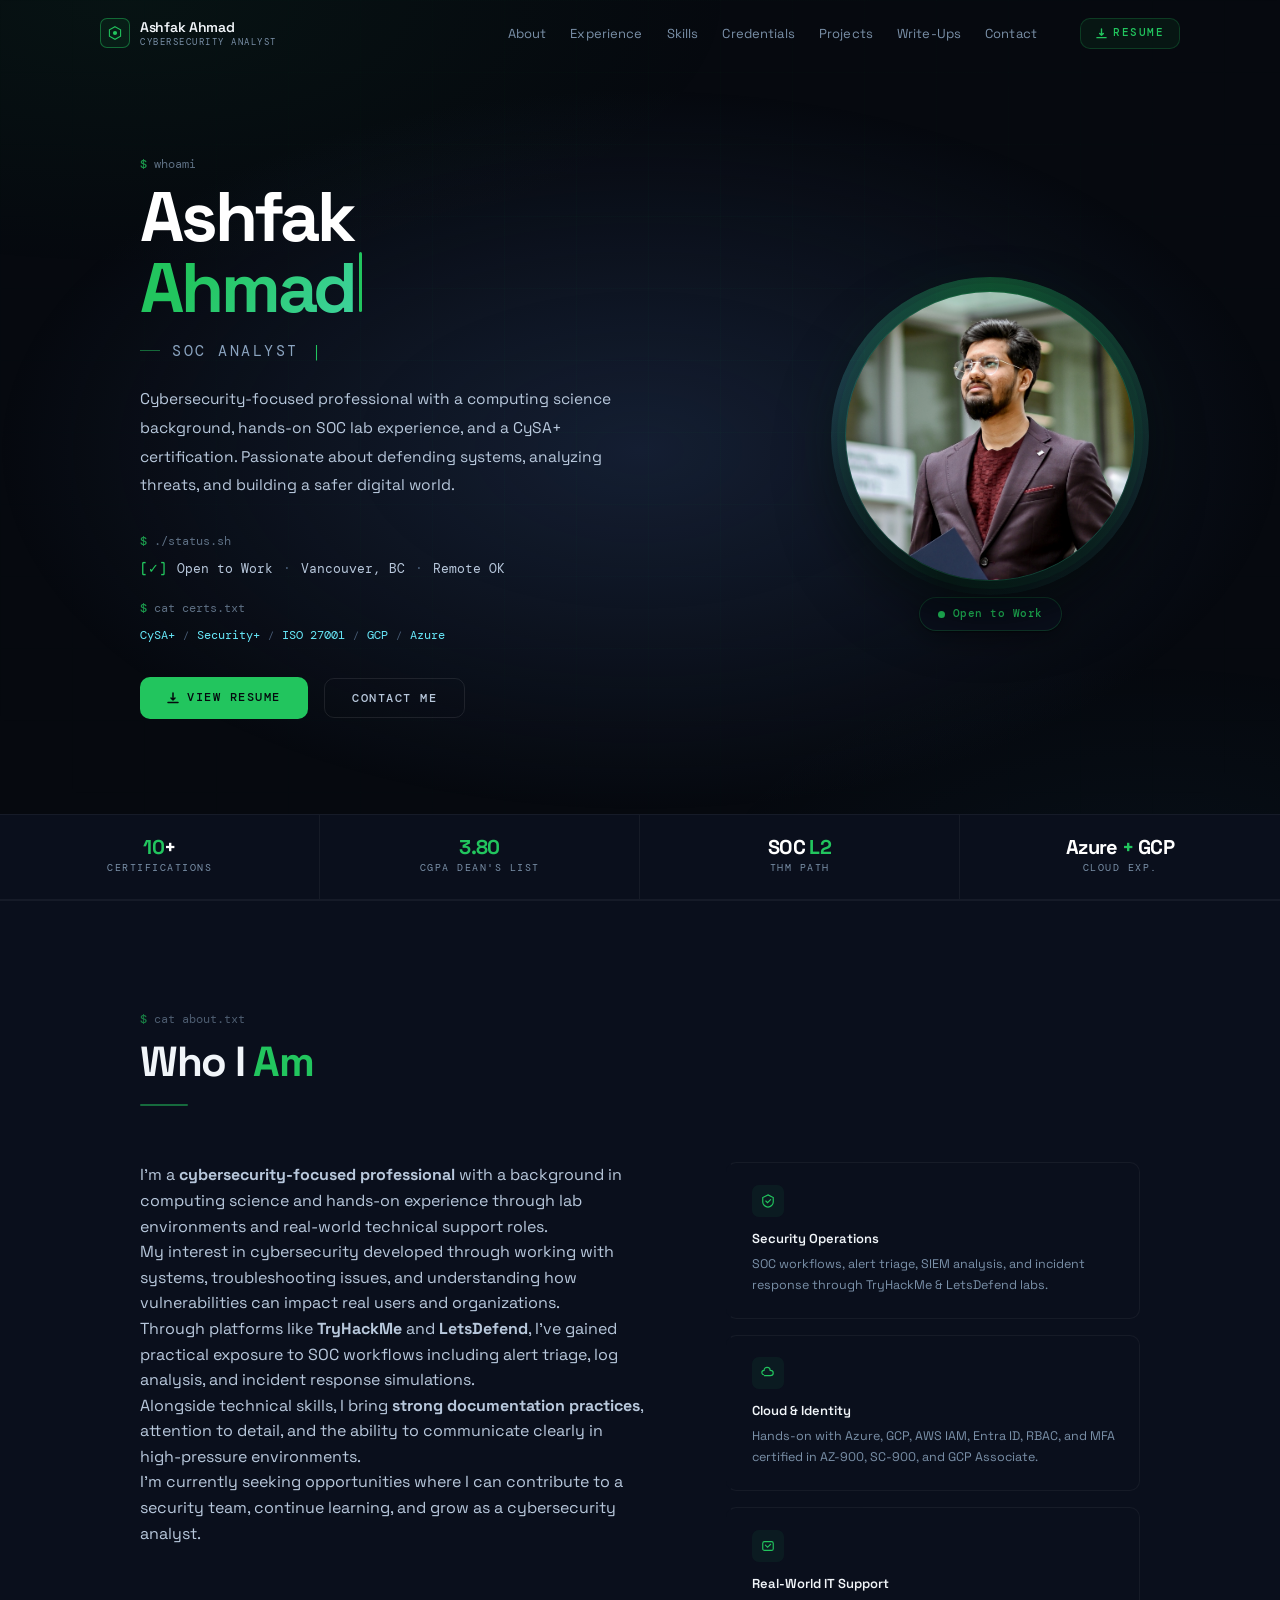
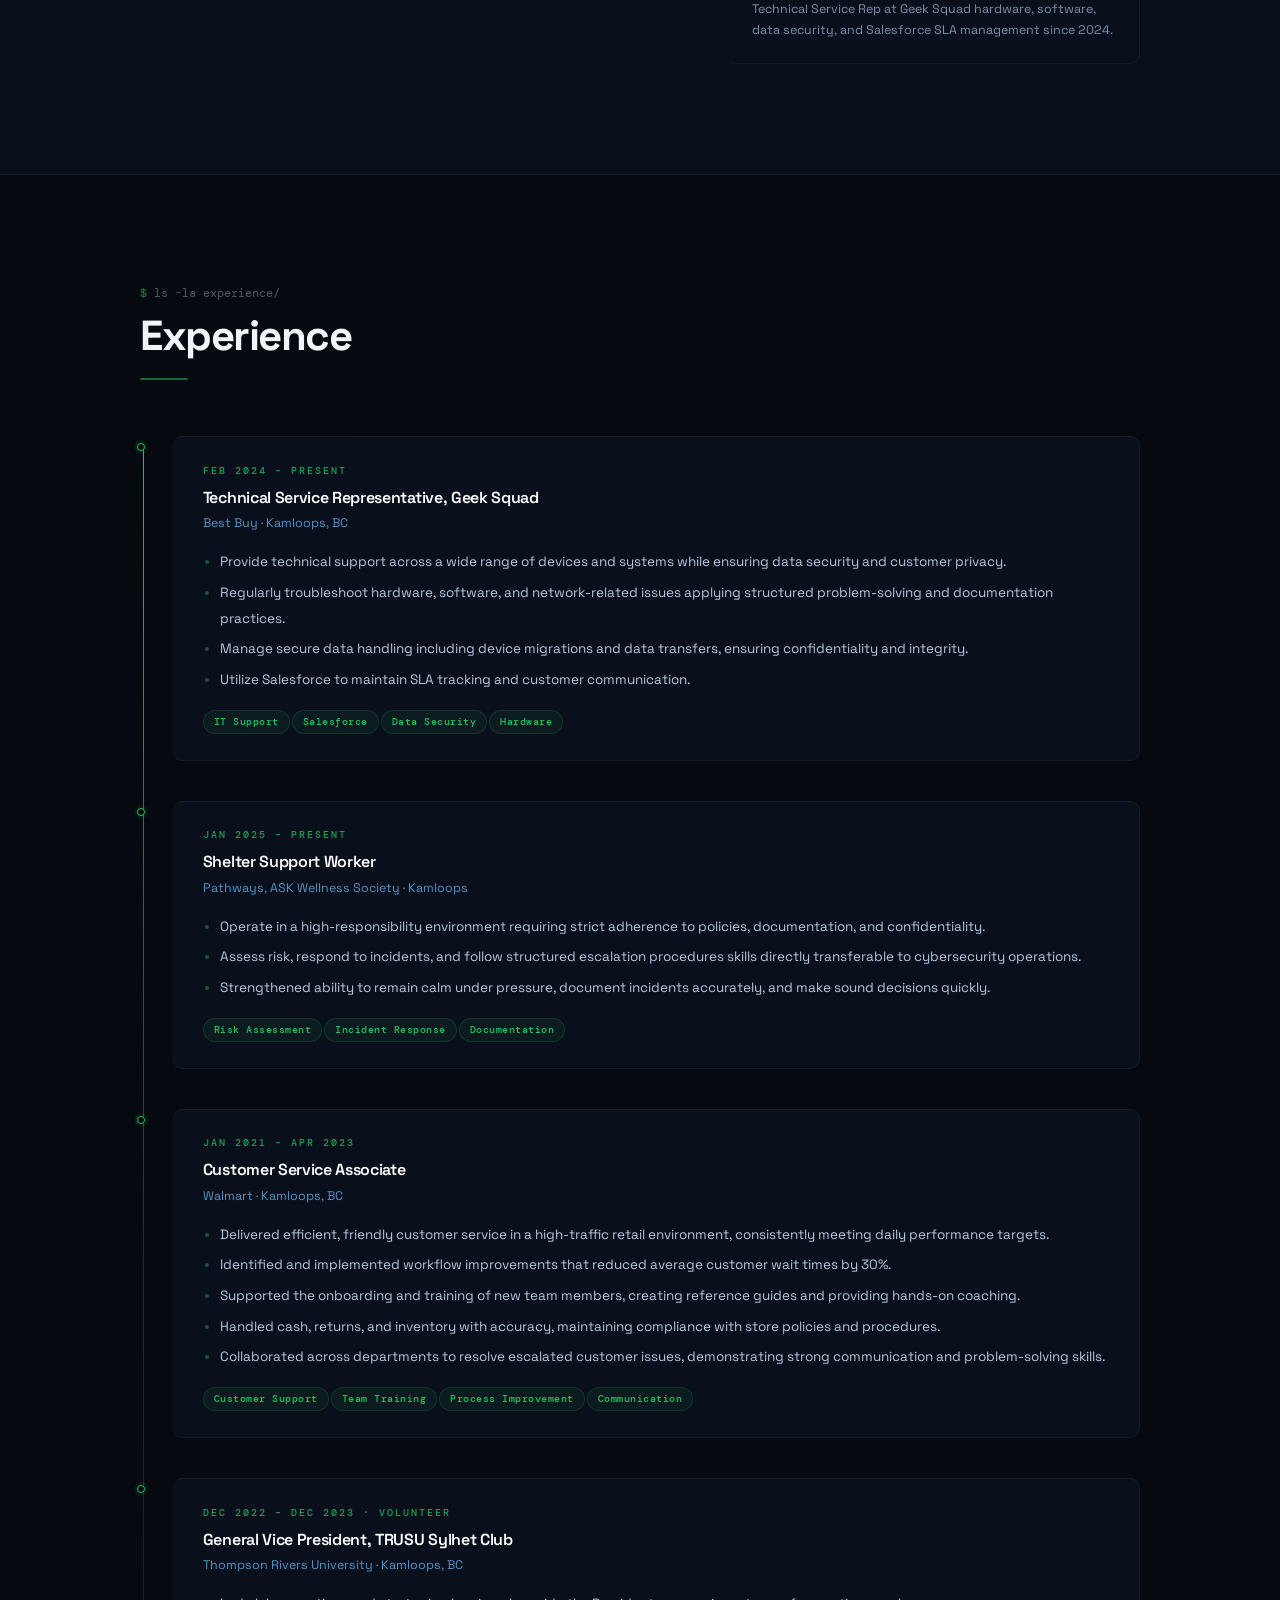
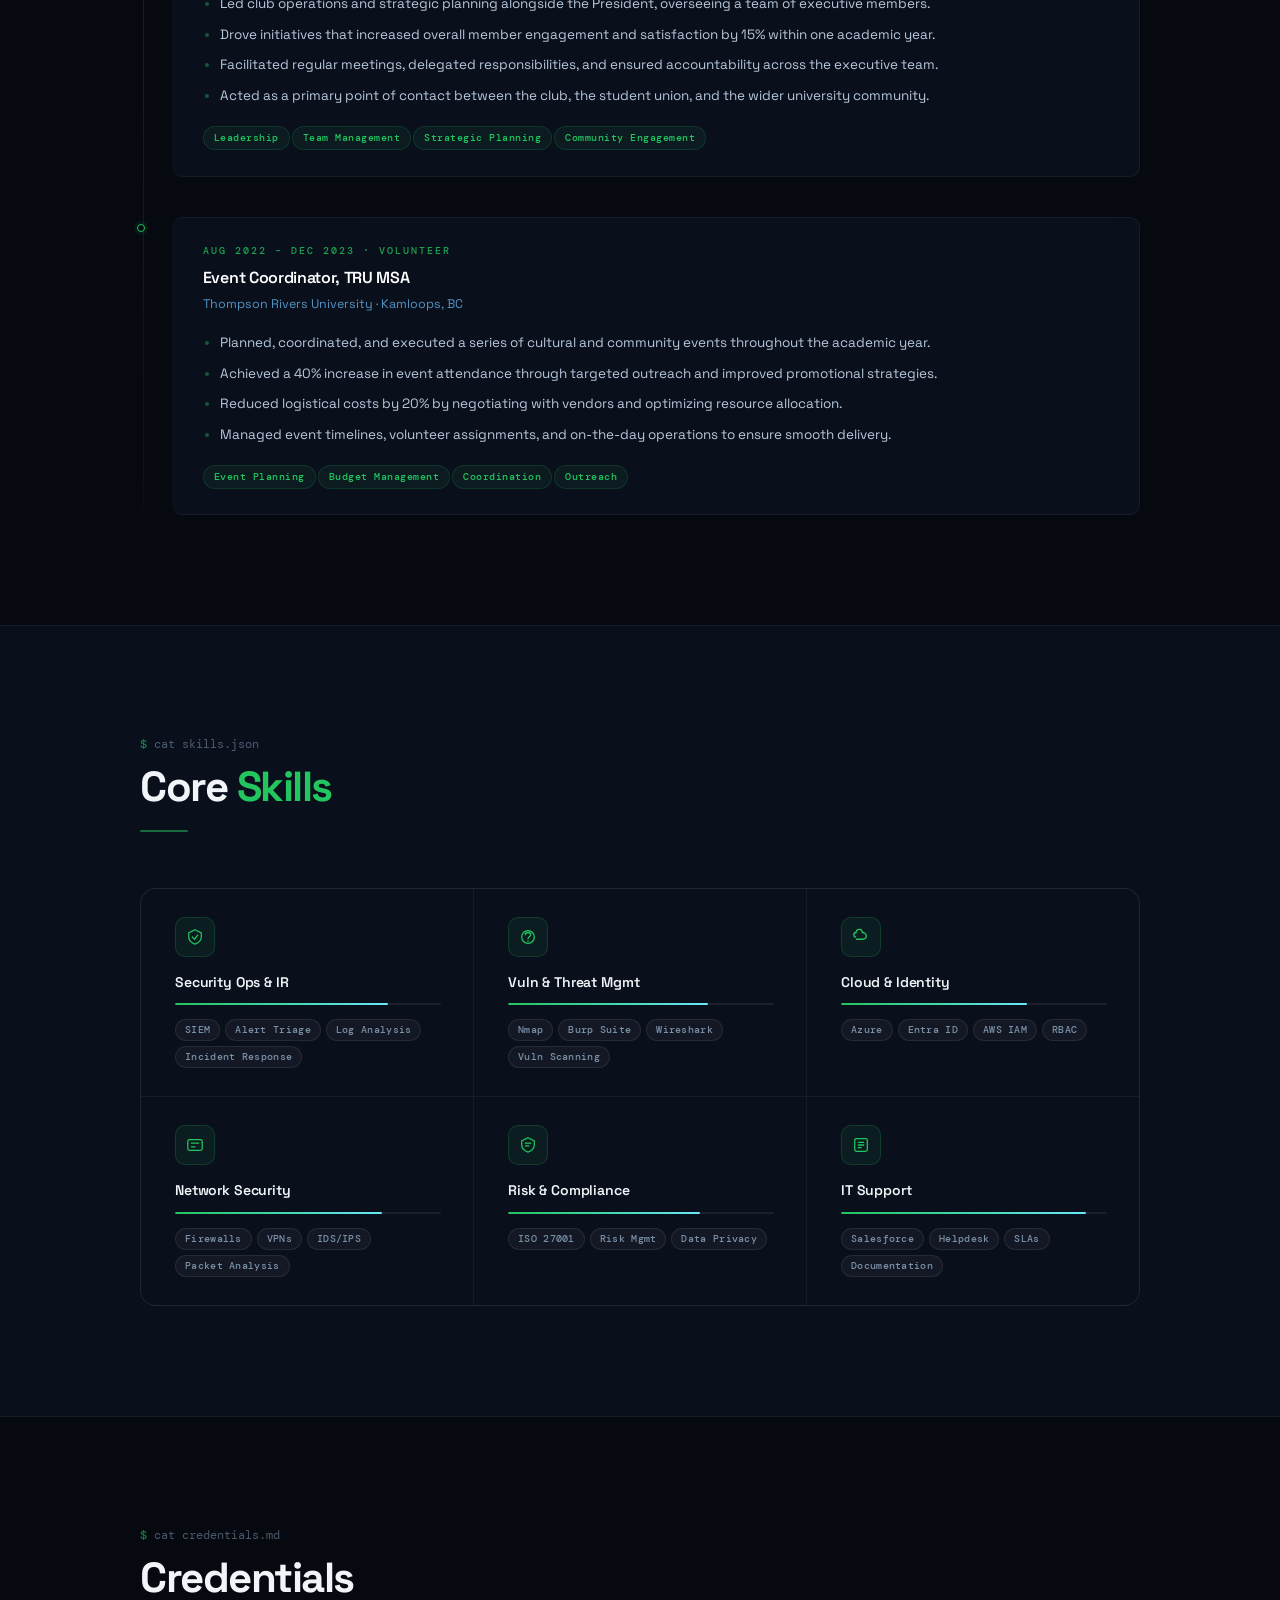
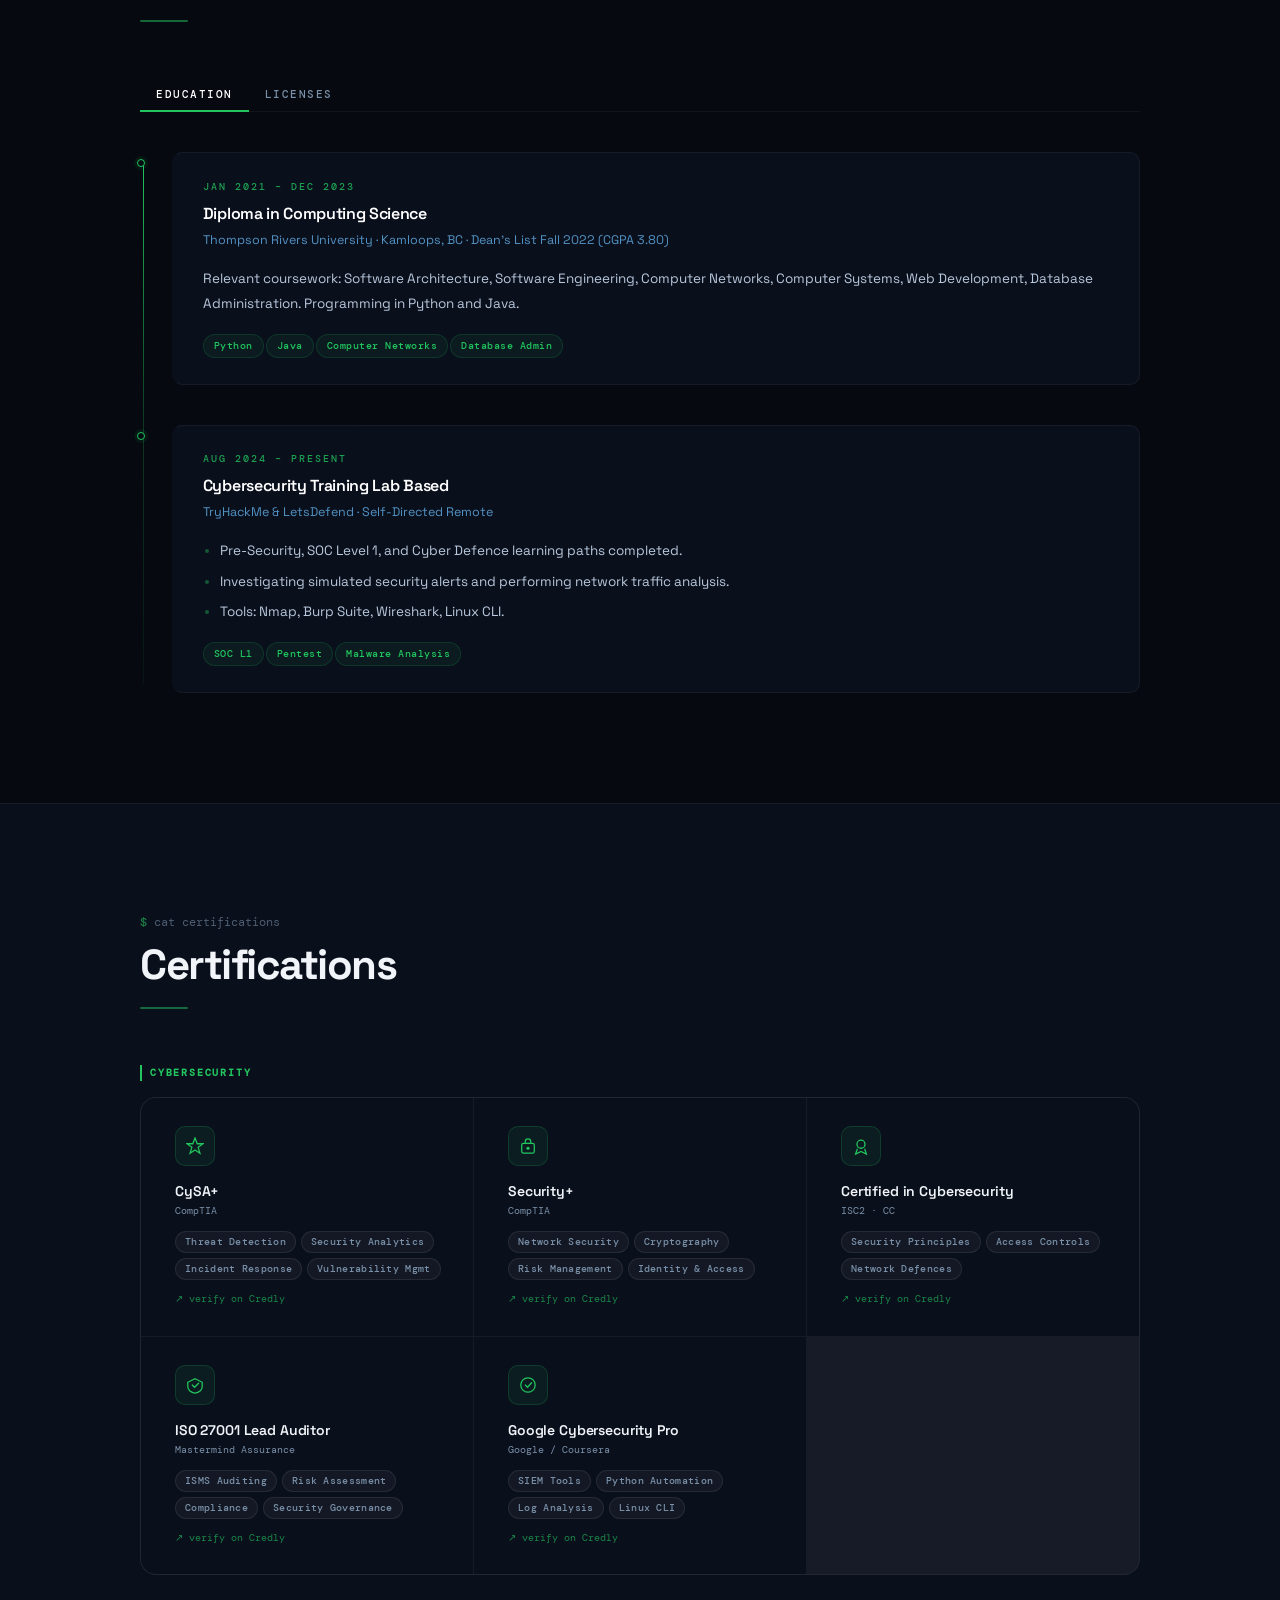
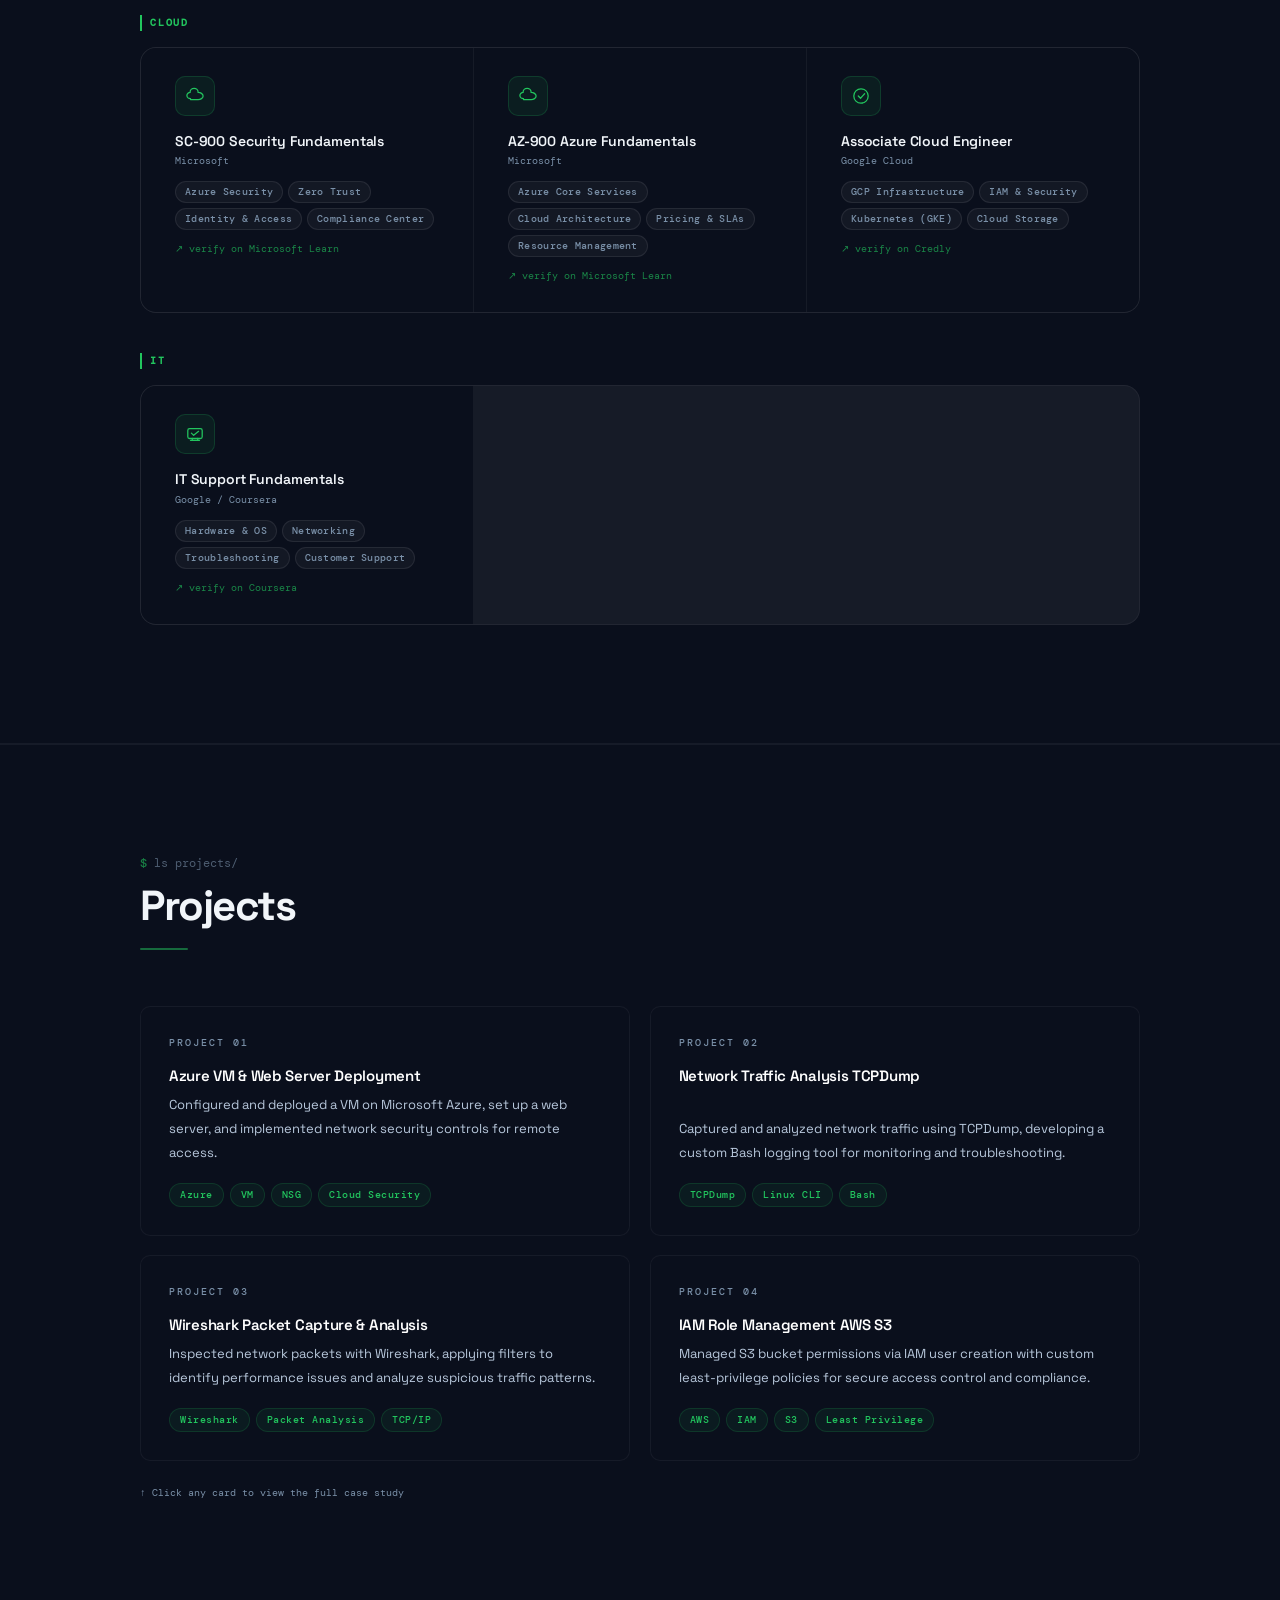
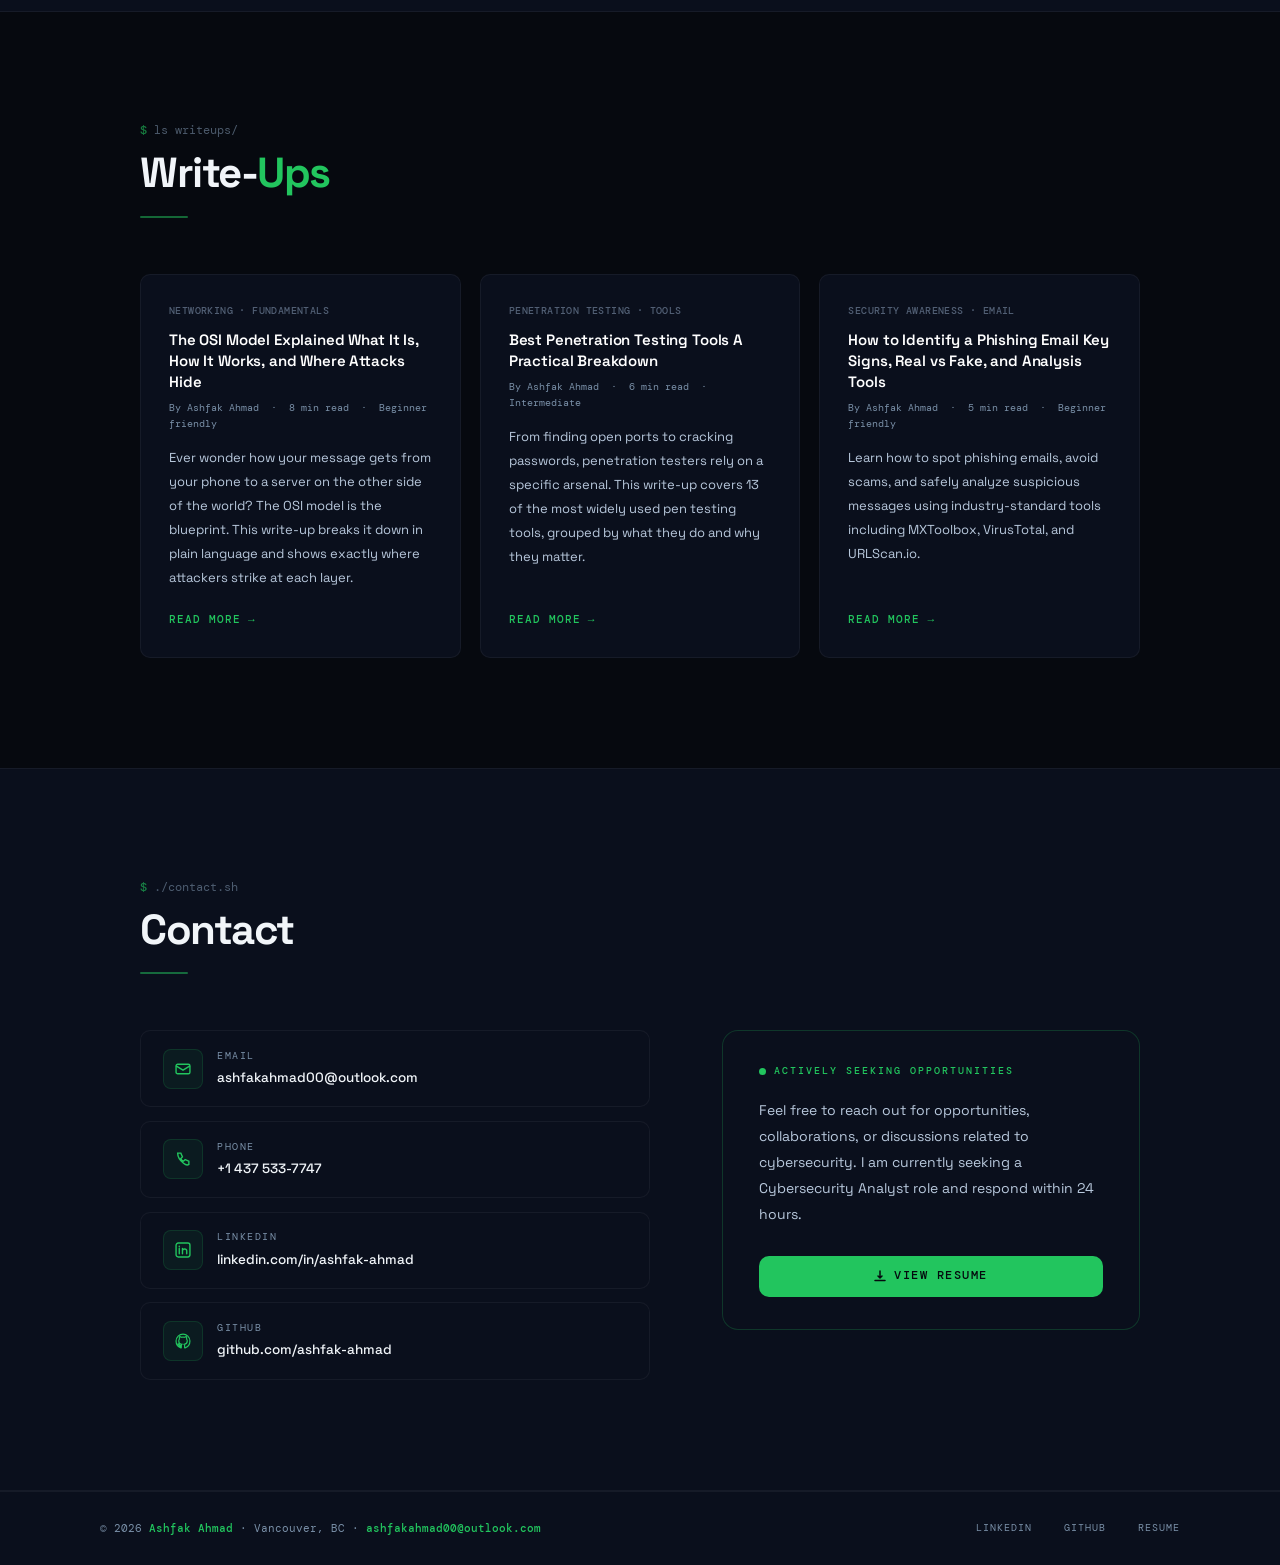
==== commit a556b226: "index.html" ====
--- a/index.html
+++ b/index.html
@@ -3,12 +3,12 @@
 <head>
   <meta charset="UTF-8"/>
   <meta name="viewport" content="width=device-width, initial-scale=1.0"/>
-  <meta name="description" content="Ashfak Ahmad — Cybersecurity Analyst portfolio. CySA+, Security+, ISO 27001 certified. SOC analyst, threat detection, cloud security. Based in Kamloops, BC."/>
+  <meta name="description" content="Ashfak Ahmad Cybersecurity Analyst portfolio. CySA+, Security+, ISO 27001 certified. SOC analyst, threat detection, cloud security. Based in Kamloops, BC."/>
   <meta name="author" content="Ashfak Ahmad"/>
-  <meta property="og:title" content="Ashfak Ahmad — Cybersecurity Analyst"/>
-  <meta property="og:description" content="Cybersecurity portfolio — SOC analyst, threat detection, cloud security."/>
+  <meta property="og:title" content="Ashfak Ahmad Cybersecurity Analyst"/>
+  <meta property="og:description" content="Cybersecurity portfolio SOC analyst, threat detection, cloud security."/>
   <meta property="og:type" content="website"/>
-  <title>Ashfak Ahmad — Cybersecurity Analyst</title>
+  <title>Ashfak Ahmad Cybersecurity Analyst</title>
   <link rel="stylesheet" href="assets/css/style.css"/>
 </head>
 <body>
@@ -151,12 +151,12 @@
         <div class="about-card">
           <div class="about-card-icon"><svg viewBox="0 0 16 16" fill="none" aria-hidden="true"><path d="M3 10C2 10 1 9 1 7.5C1 6 2 5 3.5 5C3.5 3 5 1.5 7 1.5C9 1.5 10.5 3 10.5 5C12 5 14 6 14 8C14 10 12 11 10.5 11H4" stroke="#22c55e" stroke-width="1.3" stroke-linecap="round"/></svg></div>
           <div class="about-card-title">Cloud &amp; Identity</div>
-          <div class="about-card-body">Hands-on with Azure, GCP, AWS IAM, Entra ID, RBAC, and MFA — certified in AZ-900, SC-900, and GCP Associate.</div>
+          <div class="about-card-body">Hands-on with Azure, GCP, AWS IAM, Entra ID, RBAC, and MFA certified in AZ-900, SC-900, and GCP Associate.</div>
         </div>
         <div class="about-card">
           <div class="about-card-icon"><svg viewBox="0 0 16 16" fill="none" aria-hidden="true"><rect x="2" y="3" width="12" height="10" rx="2" stroke="#22c55e" stroke-width="1.3"/><path d="M5 7L7.5 9.5L11 6" stroke="#22c55e" stroke-width="1.3" stroke-linecap="round"/></svg></div>
           <div class="about-card-title">Real-World IT Support</div>
-          <div class="about-card-body">Technical Service Rep at Geek Squad — hardware, software, data security, and Salesforce SLA management since 2024.</div>
+          <div class="about-card-body">Technical Service Rep at Geek Squad hardware, software, data security, and Salesforce SLA management since 2024.</div>
         </div>
       </div>
     </div>
@@ -196,7 +196,7 @@
           <div class="t-org">Pathways, ASK Wellness Society · Kamloops</div>
           <ul class="t-body">
             <li>Operate in a high-responsibility environment requiring strict adherence to policies, documentation, and confidentiality.</li>
-            <li>Assess risk, respond to incidents, and follow structured escalation procedures — skills directly transferable to cybersecurity operations.</li>
+            <li>Assess risk, respond to incidents, and follow structured escalation procedures skills directly transferable to cybersecurity operations.</li>
             <li>Strengthened ability to remain calm under pressure, document incidents accurately, and make sound decisions quickly.</li>
           </ul>
           <div class="t-pills"><span class="pill">Risk Assessment</span><span class="pill">Incident Response</span><span class="pill">Documentation</span></div>
@@ -323,7 +323,7 @@
       <div class="sec-rule"></div>
     </div>
 
-    <!-- Tab navigation — Education and Licenses only; certs live in the Certifications section below -->
+    <!-- Tab navigation Education and Licenses only; certs live in the Certifications section below -->
     <div class="cred-nav reveal">
       <button class="cred-tab active" onclick="switchTab(event,'education')">Education</button>
       <button class="cred-tab" onclick="switchTab(event,'licenses')">Licenses</button>
@@ -346,7 +346,7 @@
         <article class="t-item">
           <div class="t-card">
             <div class="t-period">Aug 2024 – Present</div>
-            <div class="t-title">Cybersecurity Training — Lab Based</div>
+            <div class="t-title">Cybersecurity Training Lab Based</div>
             <div class="t-org">TryHackMe &amp; LetsDefend · Self-Directed Remote</div>
             <ul class="t-body">
               <li>Pre-Security, SOC Level 1, and Cyber Defence learning paths completed.</li>
@@ -360,7 +360,7 @@
       </div>
     </div><!-- /tab-education -->
 
-    <!-- ── Licenses tab — replaces old "Other" tab ── -->
+    <!-- ── Licenses tab replaces old "Other" tab ── -->
     <div id="tab-licenses" class="cred-panel">
       <div class="cert-grid-orig">
 
@@ -384,7 +384,7 @@
 
 
 <!-- ══ CERTIFICATIONS ════════════════════════════════════════ -->
-<!-- Separate section — NOT in the nav bar.
+<!-- Separate section NOT in the nav bar.
      Uses compact skill-card style boxes (3-col grid).
      Each card: icon + name + org + 3-4 key skill tags + verify link.
      Grouped: Cybersecurity first, then Cloud. -->
@@ -406,7 +406,7 @@
         <div class="certs-skill-icon"><svg viewBox="0 0 20 20" fill="none" aria-hidden="true"><path d="M10 1L12.5 7.5H19L13.5 11.5L15.5 18L10 14.5L4.5 18L6.5 11.5L1 7.5H7.5L10 1Z" stroke="#22c55e" stroke-width="1.4"/></svg></div>
         <div class="certs-skill-name">CySA+</div>
         <div class="certs-skill-org">CompTIA</div>
-        <!-- Green progress bar — visual accent matching skill cards -->
+        <!-- Green progress bar visual accent matching skill cards -->
         <!-- 4 key skills this cert teaches -->
         <div class="certs-skill-tags">
           <span class="skill-tag">Threat Detection</span>
@@ -567,7 +567,7 @@
 
       <article class="proj-card" onclick="openModal('m2')">
         <div class="proj-num">PROJECT 02</div>
-        <div class="proj-name">Network Traffic Analysis — TCPDump</div>
+        <div class="proj-name">Network Traffic Analysis TCPDump</div>
         <div class="proj-desc">Captured and analyzed network traffic using TCPDump, developing a custom Bash logging tool for monitoring and troubleshooting.</div>
         <div class="proj-tags"><span class="pill">TCPDump</span><span class="pill">Linux CLI</span><span class="pill">Bash</span></div>
       </article>
@@ -581,7 +581,7 @@
 
       <article class="proj-card" onclick="openModal('m4')">
         <div class="proj-num">PROJECT 04</div>
-        <div class="proj-name">IAM Role Management — AWS S3</div>
+        <div class="proj-name">IAM Role Management AWS S3</div>
         <div class="proj-desc">Managed S3 bucket permissions via IAM user creation with custom least-privilege policies for secure access control and compliance.</div>
         <div class="proj-tags"><span class="pill">AWS</span><span class="pill">IAM</span><span class="pill">S3</span><span class="pill">Least Privilege</span></div>
       </article>
@@ -609,7 +609,7 @@
 <div class="modal-overlay" id="m2" onclick="closeModal(event,'m2')">
   <div class="modal-box">
     <div class="modal-header">
-      <div class="modal-title">Network Traffic Analysis — TCPDump</div>
+      <div class="modal-title">Network Traffic Analysis TCPDump</div>
       <button class="modal-close" onclick="forceCloseModal('m2')">✕</button>
     </div>
     <div class="modal-section"><div class="modal-label">Problem</div><div class="modal-body">How do you capture and systematically analyze raw network traffic to identify anomalies, protocols, and potential security events on a Linux system?</div></div>
@@ -637,7 +637,7 @@
 <div class="modal-overlay" id="m4" onclick="closeModal(event,'m4')">
   <div class="modal-box">
     <div class="modal-header">
-      <div class="modal-title">IAM Role Management — AWS S3</div>
+      <div class="modal-title">IAM Role Management AWS S3</div>
       <button class="modal-close" onclick="forceCloseModal('m4')">✕</button>
     </div>
     <div class="modal-section"><div class="modal-label">Problem</div><div class="modal-body">How do you implement least-privilege access control for cloud storage to ensure only authorized identities can perform specific actions on sensitive data?</div></div>
@@ -661,7 +661,7 @@
 
       <article class="wu-card">
         <div class="wu-tag">Networking · Fundamentals</div>
-        <div class="wu-title">The OSI Model Explained — What It Is, How It Works, and Where Attacks Hide</div>
+        <div class="wu-title">The OSI Model Explained What It Is, How It Works, and Where Attacks Hide</div>
         <div class="wu-meta">By Ashfak Ahmad &nbsp;·&nbsp; 8 min read &nbsp;·&nbsp; Beginner friendly</div>
         <div class="wu-excerpt">Ever wonder how your message gets from your phone to a server on the other side of the world? The OSI model is the blueprint. This write-up breaks it down in plain language and shows exactly where attackers strike at each layer.</div>
         <a class="wu-readmore" href="writeups/osi-model.html">Read More <span>→</span></a>
@@ -669,7 +669,7 @@
 
       <article class="wu-card">
         <div class="wu-tag">Penetration Testing · Tools</div>
-        <div class="wu-title">Best Penetration Testing Tools — A Practical Breakdown</div>
+        <div class="wu-title">Best Penetration Testing Tools A Practical Breakdown</div>
         <div class="wu-meta">By Ashfak Ahmad &nbsp;·&nbsp; 6 min read &nbsp;·&nbsp; Intermediate</div>
         <div class="wu-excerpt">From finding open ports to cracking passwords, penetration testers rely on a specific arsenal. This write-up covers 13 of the most widely used pen testing tools, grouped by what they do and why they matter.</div>
         <a class="wu-readmore" href="writeups/pentest-tools.html">Read More <span>→</span></a>
@@ -677,7 +677,7 @@
 
       <article class="wu-card">
         <div class="wu-tag">Security Awareness · Email</div>
-        <div class="wu-title">How to Identify a Phishing Email — Key Signs, Real vs Fake, and Analysis Tools</div>
+        <div class="wu-title">How to Identify a Phishing Email Key Signs, Real vs Fake, and Analysis Tools</div>
         <div class="wu-meta">By Ashfak Ahmad &nbsp;·&nbsp; 5 min read &nbsp;·&nbsp; Beginner friendly</div>
         <div class="wu-excerpt">Learn how to spot phishing emails, avoid scams, and safely analyze suspicious messages using industry-standard tools including MXToolbox, VirusTotal, and URLScan.io.</div>
         <a class="wu-readmore" href="writeups/phishing-email.html">Read More <span>→</span></a>
@@ -719,7 +719,7 @@
         <div class="cp-status"><div class="pulse"></div><span class="cp-status-text">Actively Seeking Opportunities</span></div>
         <p class="cp-desc">Feel free to reach out for opportunities, collaborations, or discussions related to cybersecurity. I am currently seeking a Cybersecurity Analyst role and respond within 24 hours.</p>
         <div class="cp-btns">
-          <!-- Send Email button removed — use the direct email link in the contact list above -->
+          <!-- Send Email button removed use the direct email link in the contact list above -->
           <a class="btn-p" href="assets/resume/Ashfak_Ahmad_Resume.pdf" target="_blank" rel="noopener noreferrer">
             <svg width="12" height="12" viewBox="0 0 12 12" fill="none" aria-hidden="true"><path d="M6 1V8M6 8L4 6M6 8L8 6M1 10.5H11" stroke="currentColor" stroke-width="1.5" stroke-linecap="round" stroke-linejoin="round"/></svg>
             View Resume
--- a/assets/css/style.css
+++ b/assets/css/style.css
@@ -786,30 +786,27 @@
   padding:1.25rem 1.5rem; margin:1.25rem 0; overflow-x:auto;
 }
 .wup-article pre code { background:none; border:none; padding:0; font-size:13px; color:#86efac; line-height:1.9; }
-.wu-box {
-  background:rgba(34,197,94,.04); border:1px solid rgba(34,197,94,.1);
-  border-left:2px solid var(--green); border-radius:var(--r);
-  padding:1.25rem 1.5rem; margin:1rem 0;
-}
-.wu-box .box-label { font-family:var(--mono); font-size:10px; font-weight:500; color:var(--green); letter-spacing:2px; text-transform:uppercase; margin-bottom:8px; opacity:.8; }
-.wu-box .box-body  { font-size:13.5px; color:#b8c8dc; line-height:1.85; }
-.wu-attack {
-  background:rgba(252,129,129,.04); border:1px solid rgba(252,129,129,.1);
-  border-left:2px solid var(--red); border-radius:var(--r);
-  padding:1.25rem 1.5rem; margin:1rem 0;
-}
-.wu-attack .box-label { font-family:var(--mono); font-size:10px; font-weight:500; color:var(--red); letter-spacing:2px; text-transform:uppercase; margin-bottom:8px; opacity:.85; }
-.wu-attack .box-body  { font-size:13.5px; color:#b8c8dc; line-height:1.85; }
-.tool-row { display:flex; align-items:flex-start; gap:16px; padding:1.2rem 0; border-bottom:1px solid var(--border0); }
-.tool-row:last-child { border-bottom:none; }
-.tool-badge {
-  background:var(--green3); border:1px solid rgba(34,197,94,.18); border-radius:6px;
-  padding:5px 12px; font-family:var(--mono); font-size:11px; font-weight:500;
-  color:var(--green); white-space:nowrap; flex-shrink:0; min-width:120px; text-align:center;
-}
-.tool-name { font-size:13.5px; font-weight:600; color:#f1f5f9; margin-bottom:3px; }
-.tool-cat  { font-family:var(--mono); font-size:10px; color:var(--blue); letter-spacing:1px; text-transform:uppercase; margin-bottom:5px; opacity:.8; }
-.tool-desc { font-size:13.5px; color:#b8c8dc; line-height:1.85; }
+/* ── Write-up entries: clean, single-color ── */
+.wu-entry {
+  padding: 1.25rem 0;
+  border-bottom: 1px solid var(--border0);
+}
+.wu-entry:last-of-type { border-bottom: none; }
+.wu-entry h3 {
+  font-size: 15px; font-weight: 600; color: #f1f5f9;
+  margin: 0 0 .5rem; letter-spacing: -.01em;
+  display: flex; align-items: baseline; gap: .6rem; flex-wrap: wrap;
+}
+.wu-entry p  { margin-bottom: .5rem; }
+.wu-entry p:last-child { margin-bottom: 0; }
+.wu-entry ul, .wu-entry ol { margin: .25rem 0 0 1.25rem; }
+.wu-entry li { margin-bottom: .35rem; }
+.wu-attacks { color: #94a3b8; font-size: 13.5px; }
+.wu-tag {
+  font-family: var(--mono); font-size: 10px; font-weight: 500;
+  color: #64748b; letter-spacing: .04em; text-transform: uppercase;
+  font-style: normal;
+}
 
 /* ═══════════════════════════════════════════════════════════
    RESPONSIVE
@@ -1150,3 +1147,48 @@
   .wu-nav-next  { align-items: flex-start; border-bottom: none; }
   .wu-nav-empty { display: none; }
 }
+
+/* ── Part navigation (multi-page write-ups) ── */
+.wup-parts {
+  display: flex; flex-wrap: wrap; gap: .5rem; margin-top: 1.25rem;
+}
+.wup-part {
+  font-family: var(--mono); font-size: 11px; font-weight: 500;
+  letter-spacing: .04em; text-transform: uppercase;
+  padding: .35rem .75rem; border-radius: 4px;
+  border: 1px solid var(--border0); color: #64748b;
+  text-decoration: none; transition: color .15s, border-color .15s;
+}
+.wup-part:hover { color: var(--green); border-color: rgba(34,197,94,.3); }
+.wup-part-active {
+  color: var(--green); border-color: rgba(34,197,94,.35);
+  background: rgba(34,197,94,.06);
+}
+
+/* ── Tables inside write-ups ── */
+.wu-table-wrap {
+  overflow-x: auto; margin: 1.25rem 0;
+  border: 1px solid var(--border0); border-radius: var(--r);
+}
+.wu-table {
+  width: 100%; border-collapse: collapse;
+  font-size: 13px; line-height: 1.6;
+}
+.wu-table thead tr { background: rgba(255,255,255,.03); }
+.wu-table th {
+  padding: .6rem 1rem; text-align: left;
+  font-size: 11px; font-weight: 600; letter-spacing: .05em;
+  text-transform: uppercase; color: #64748b;
+  border-bottom: 1px solid var(--border0);
+}
+.wu-table td {
+  padding: .6rem 1rem; color: #b8c8dc;
+  border-bottom: 1px solid rgba(255,255,255,.04);
+  vertical-align: top;
+}
+.wu-table tbody tr:last-child td { border-bottom: none; }
+.wu-table code {
+  font-family: var(--mono); font-size: 12px;
+  background: rgba(255,255,255,.06); padding: .1em .4em;
+  border-radius: 3px; color: #94a3b8;
+}
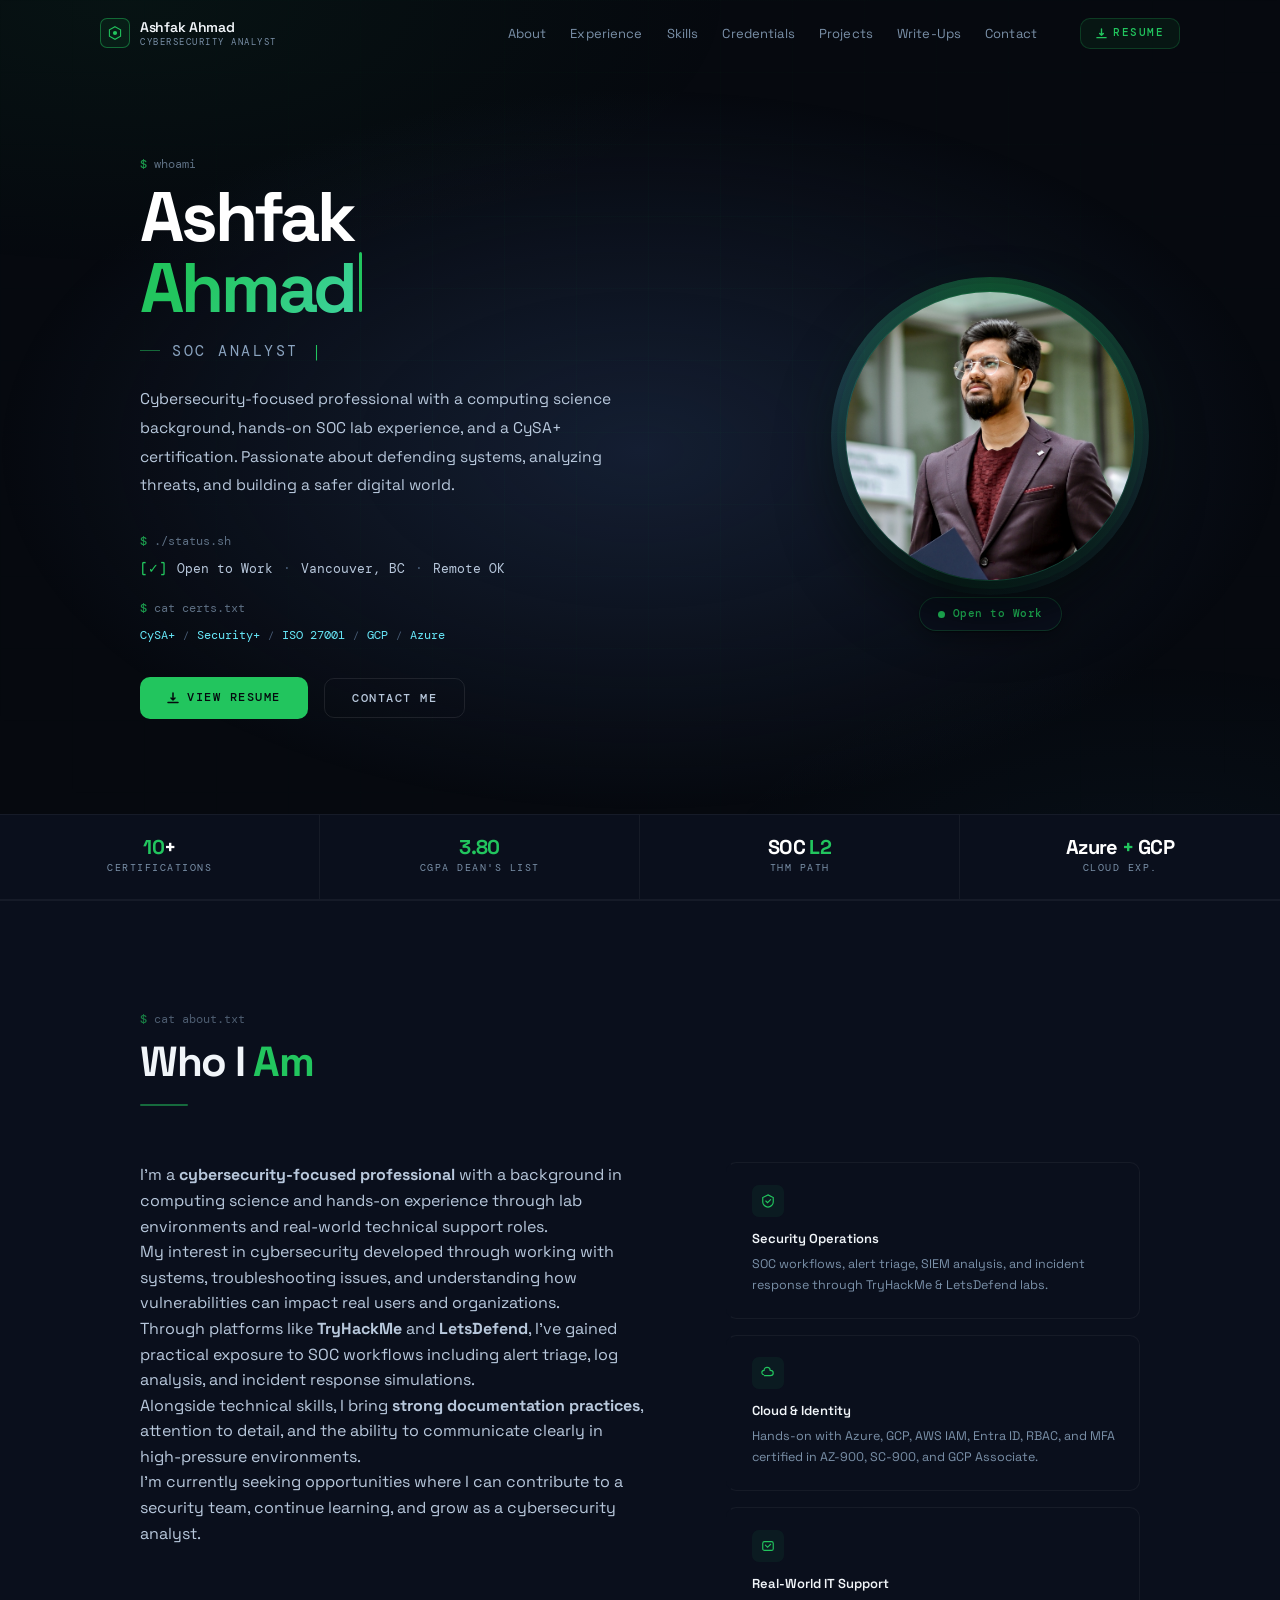
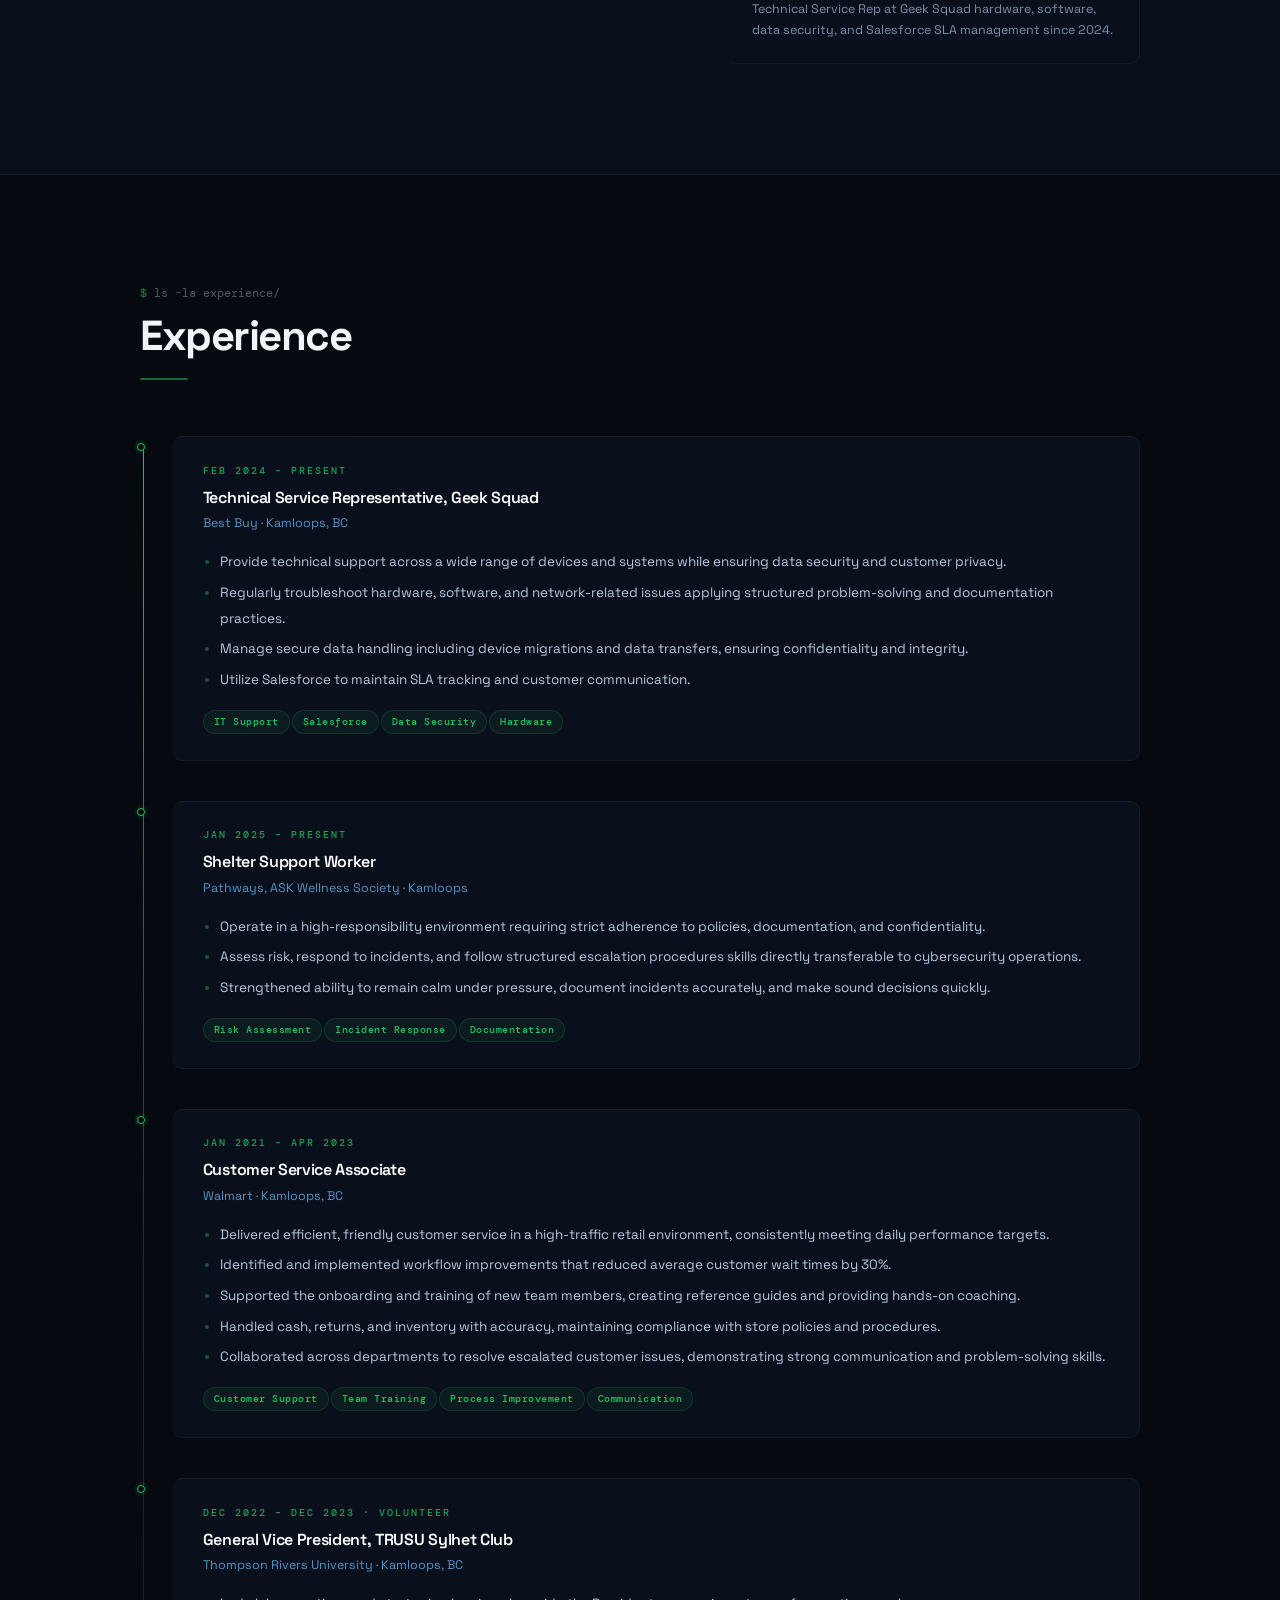
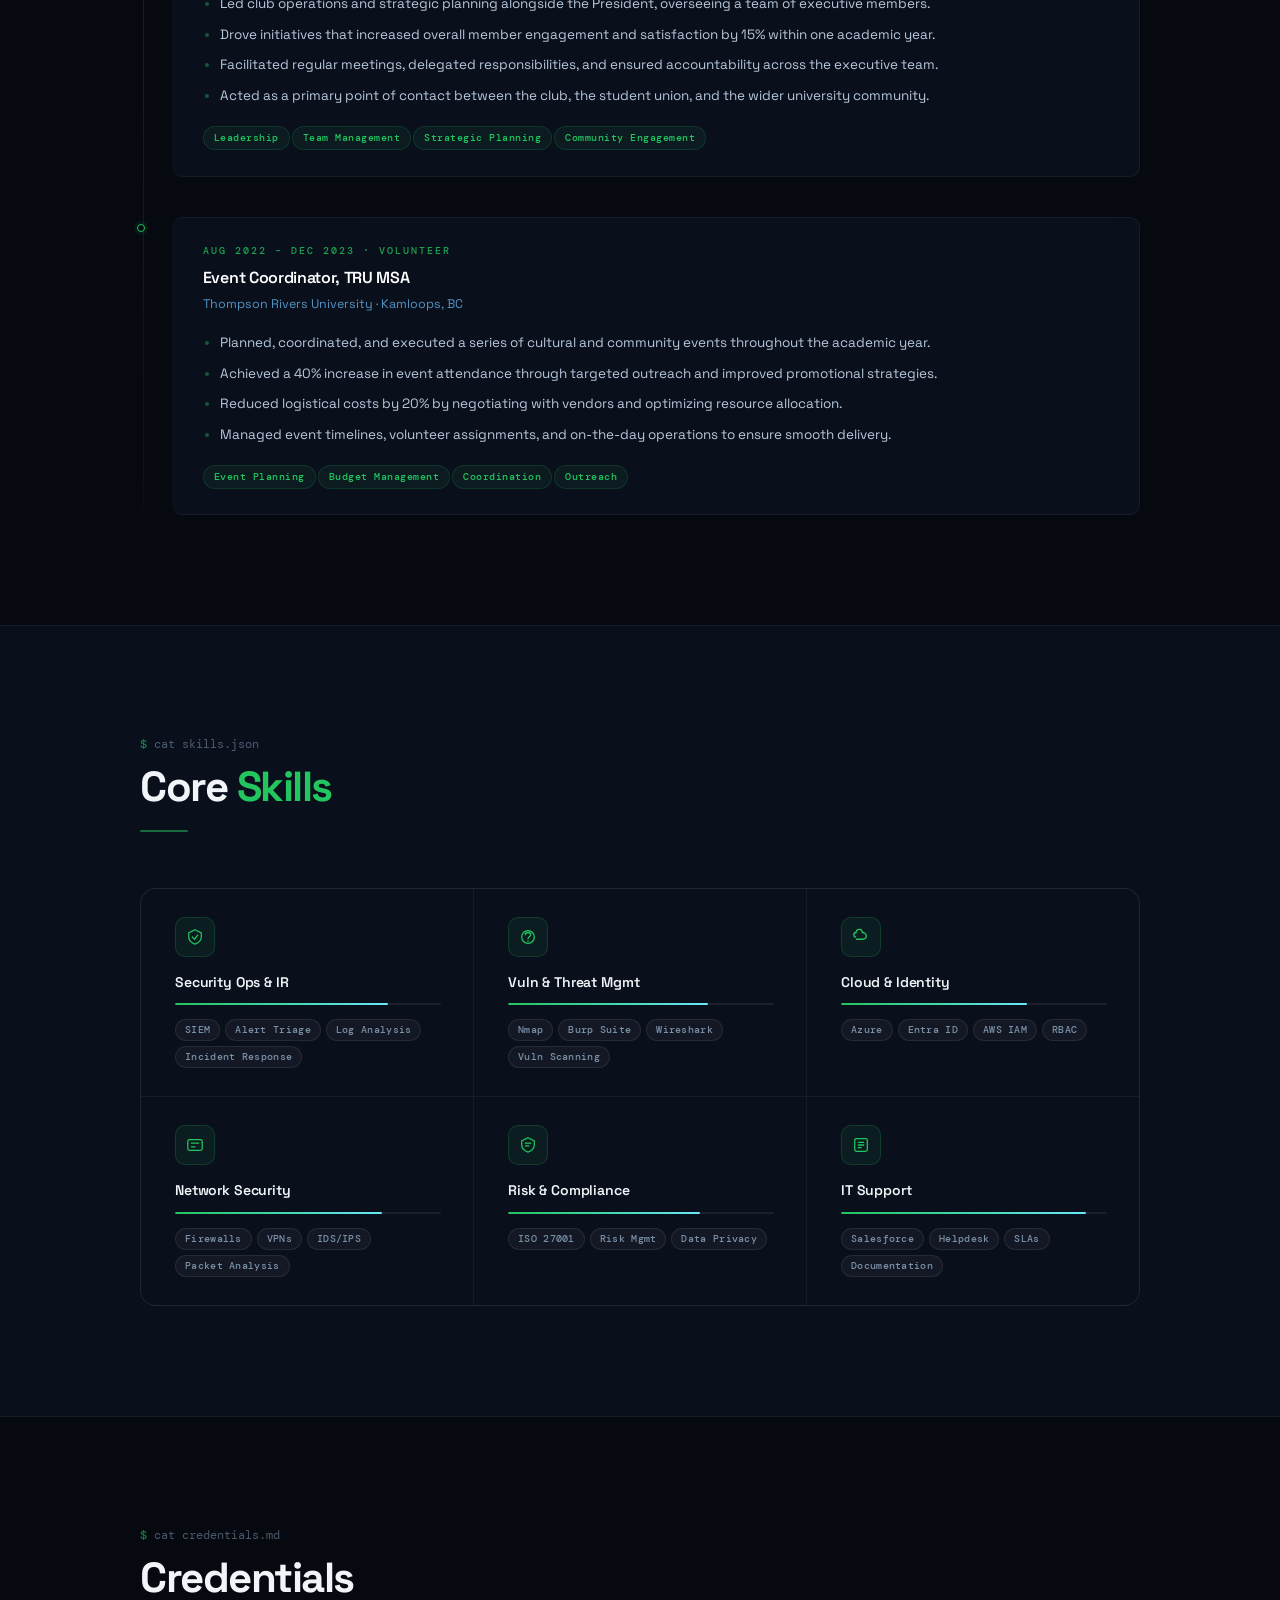
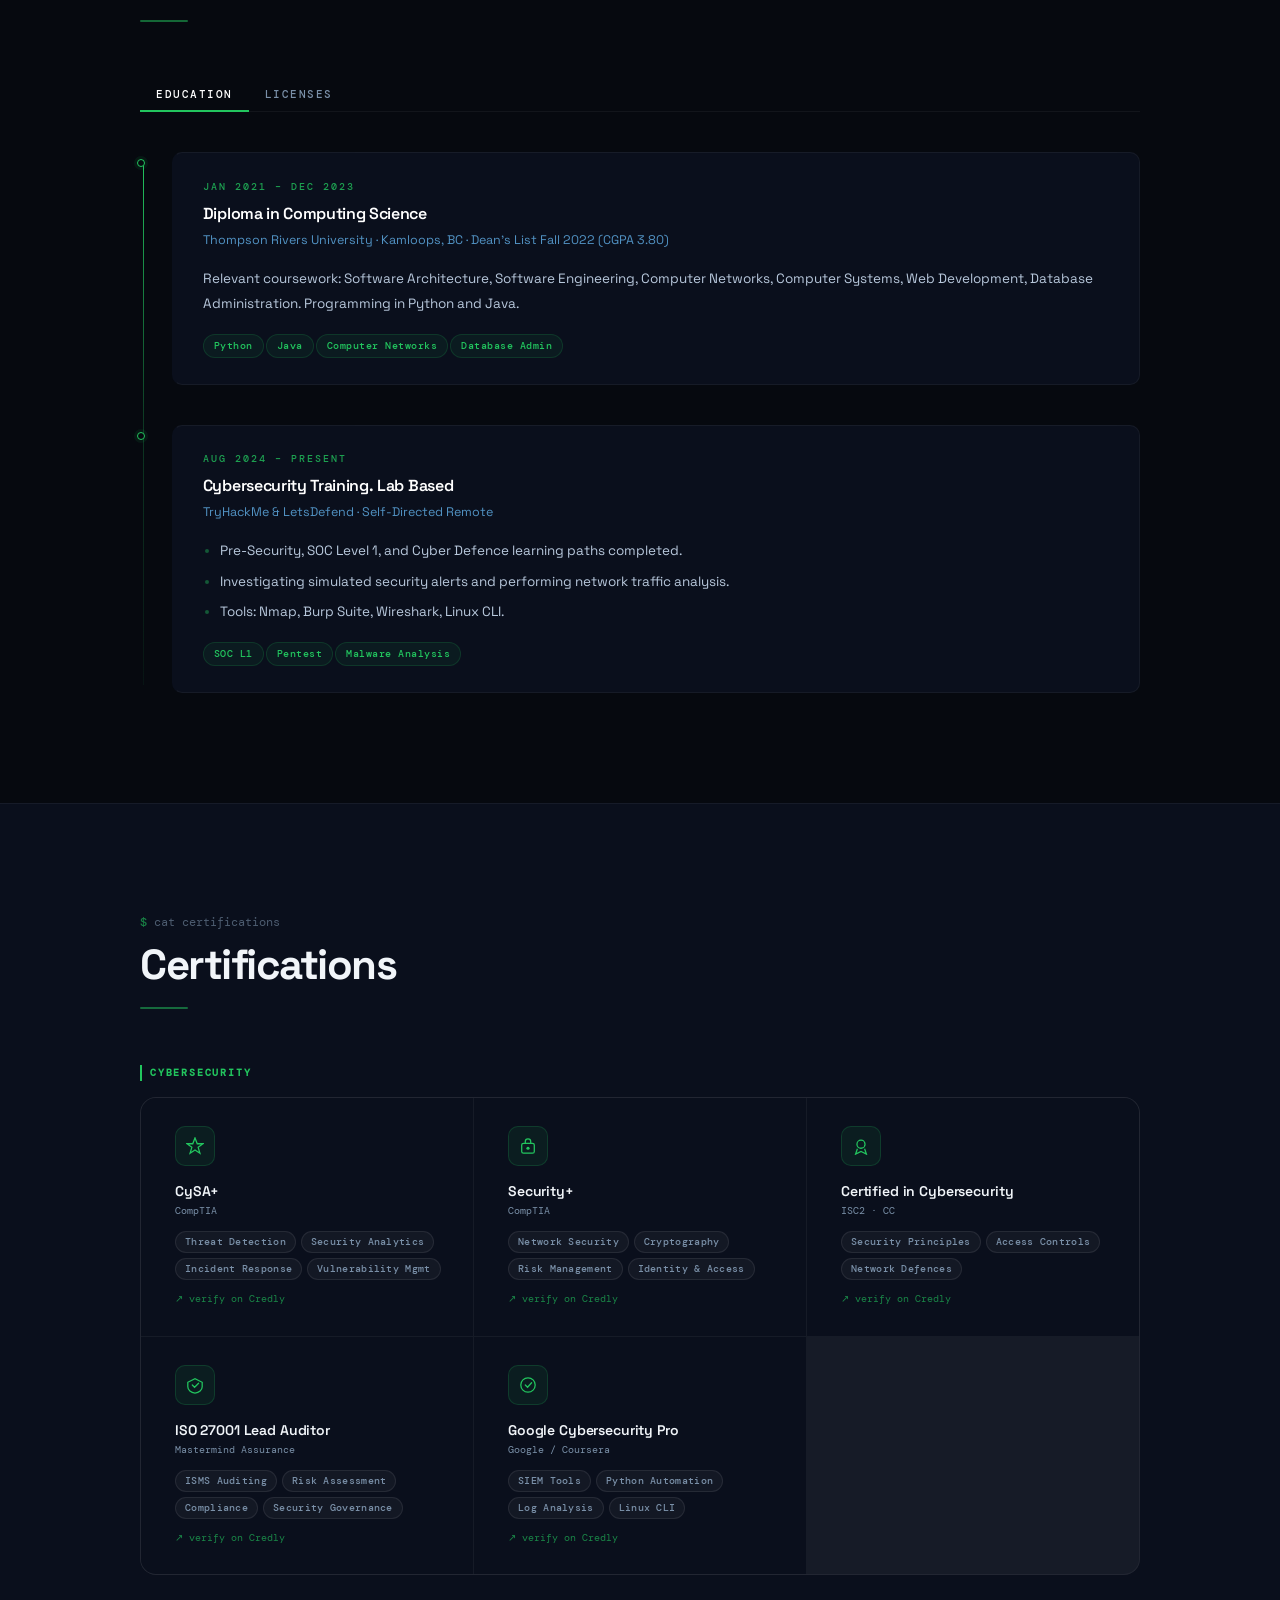
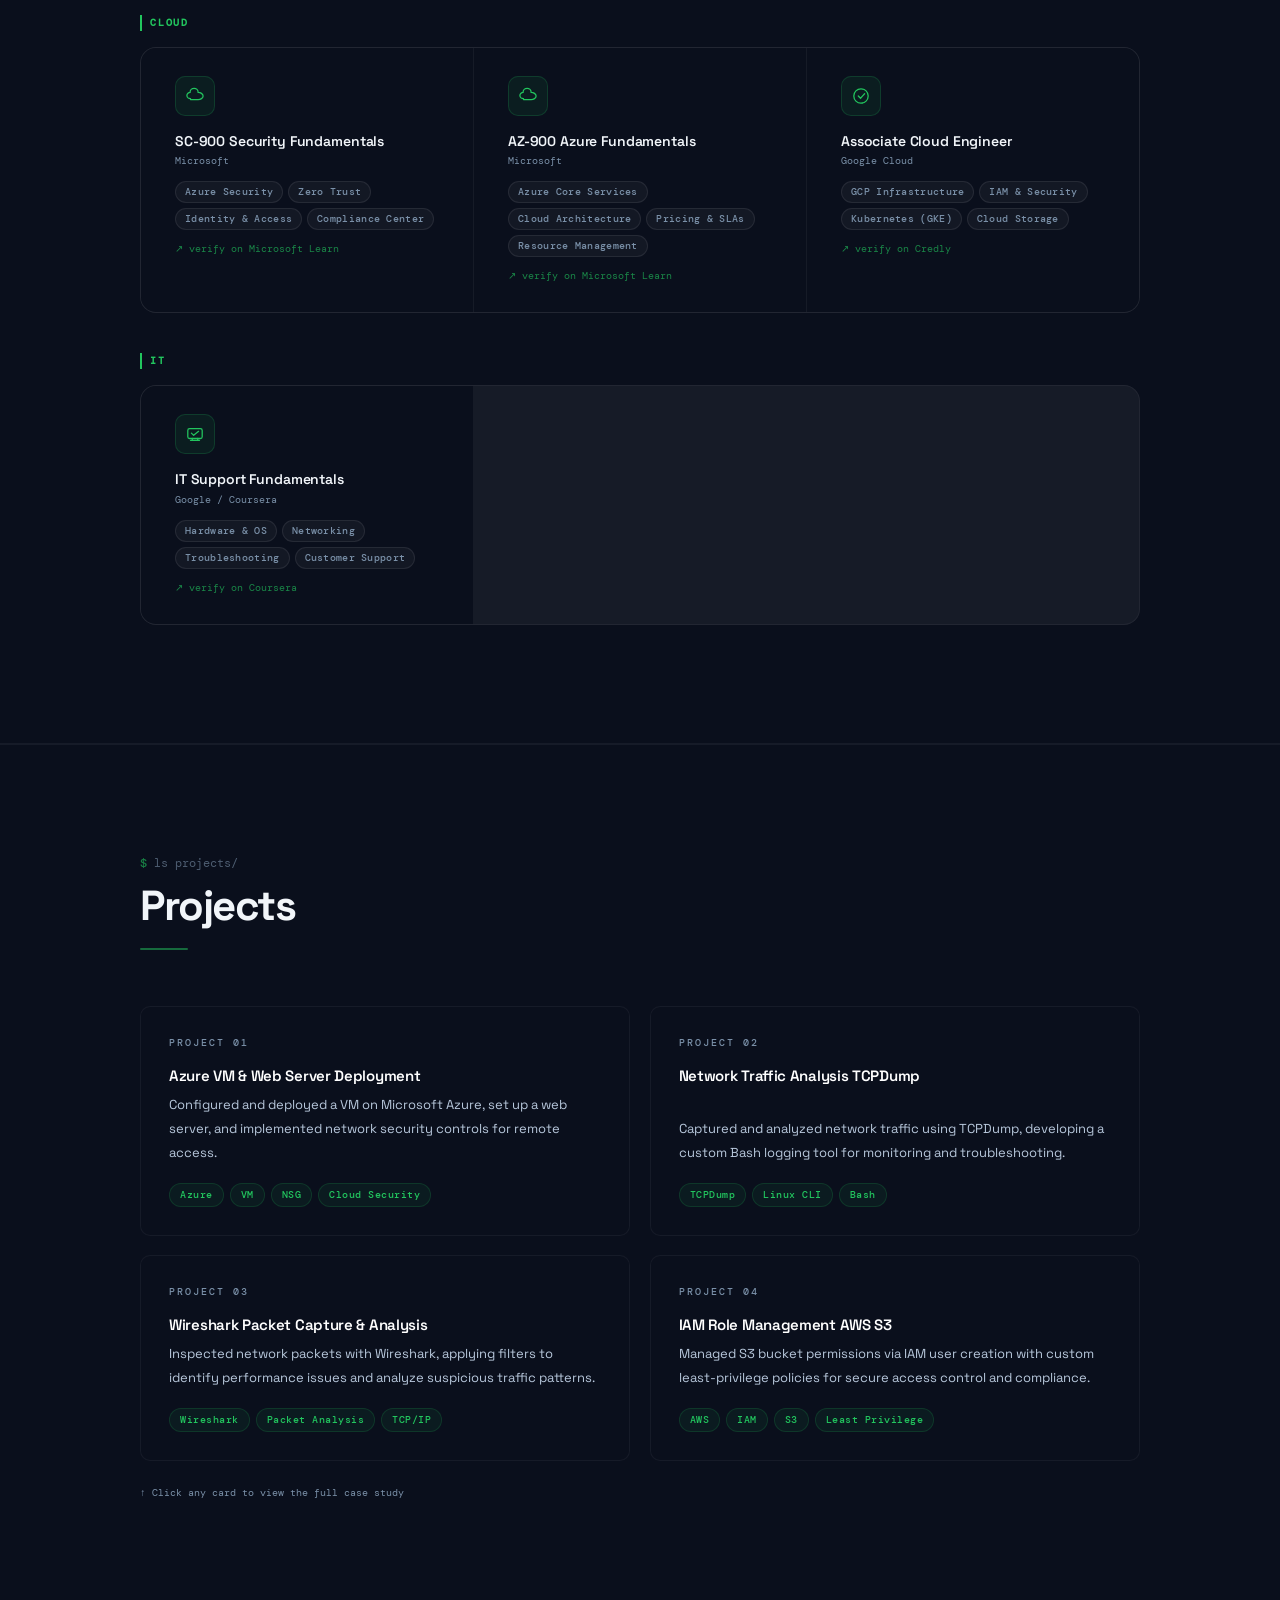
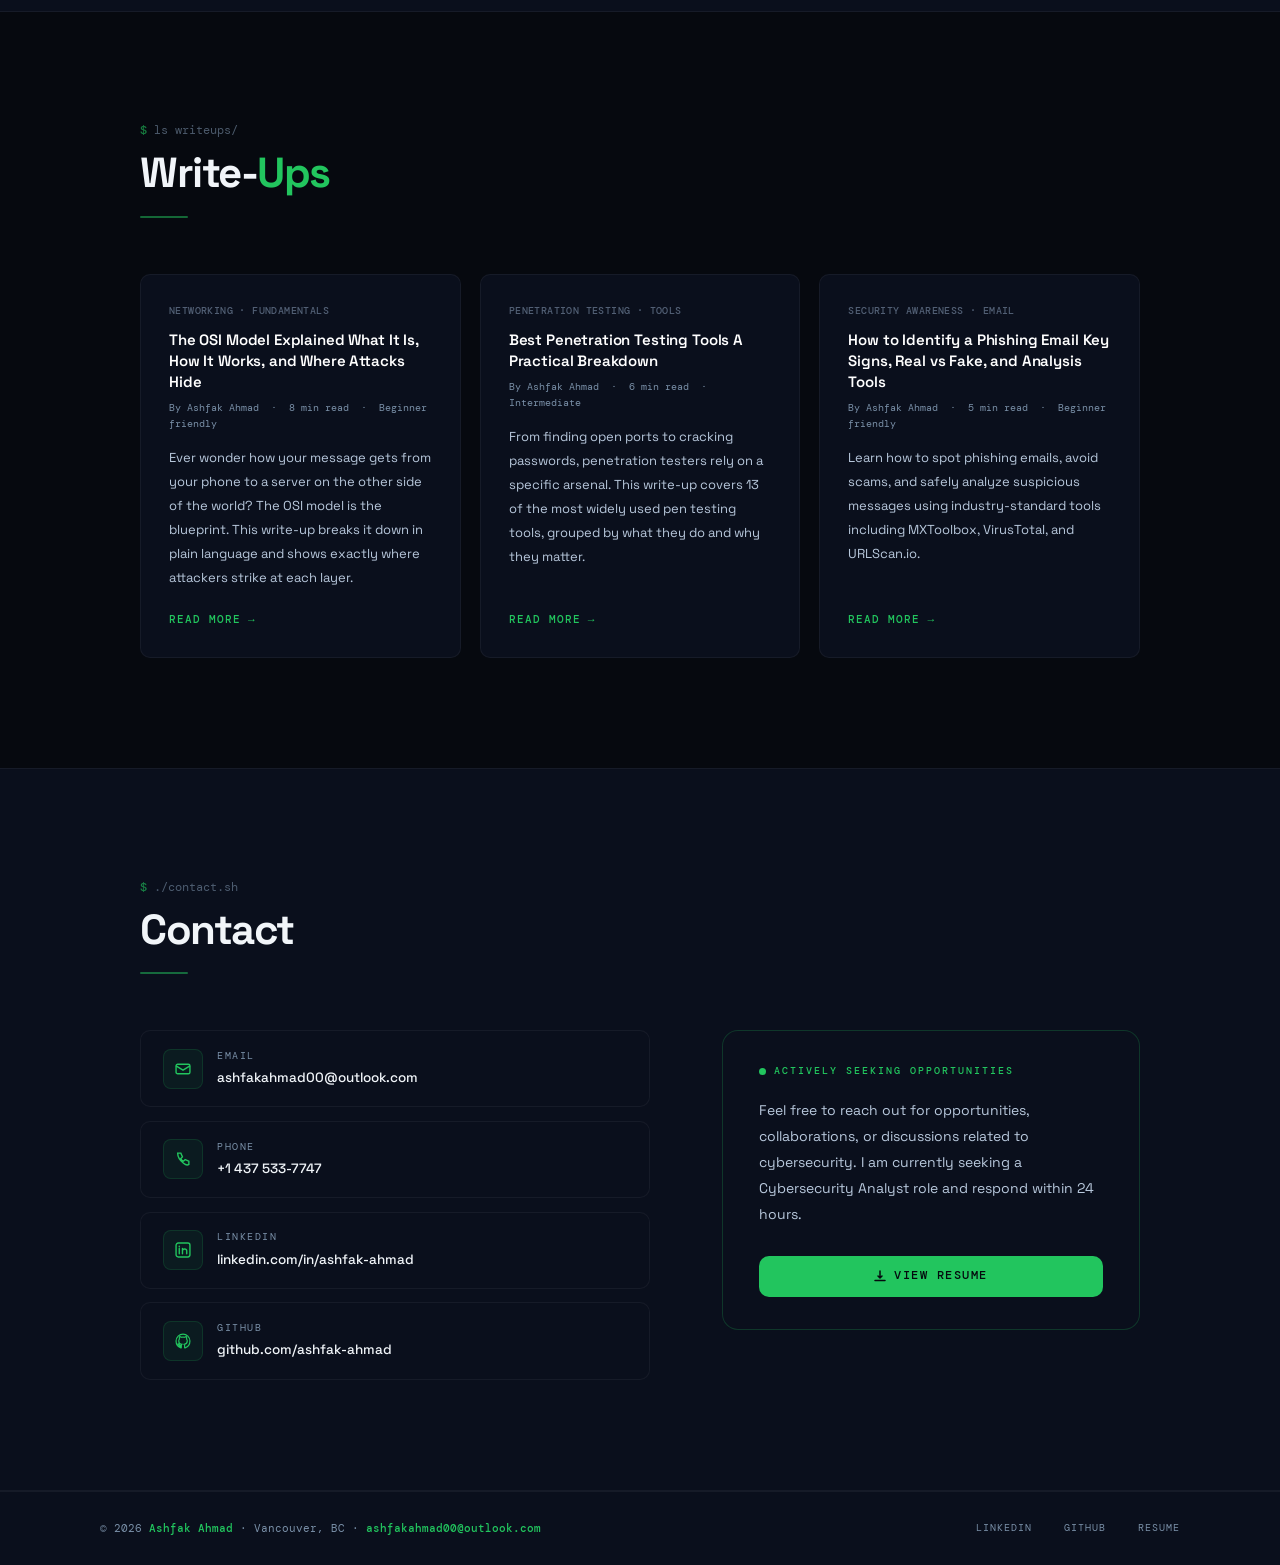
==== commit 7d505e75: "index.html" ====
--- a/index.html
+++ b/index.html
@@ -346,7 +346,7 @@
         <article class="t-item">
           <div class="t-card">
             <div class="t-period">Aug 2024 – Present</div>
-            <div class="t-title">Cybersecurity Training Lab Based</div>
+            <div class="t-title">Cybersecurity Training. Lab Based</div>
             <div class="t-org">TryHackMe &amp; LetsDefend · Self-Directed Remote</div>
             <ul class="t-body">
               <li>Pre-Security, SOC Level 1, and Cyber Defence learning paths completed.</li>
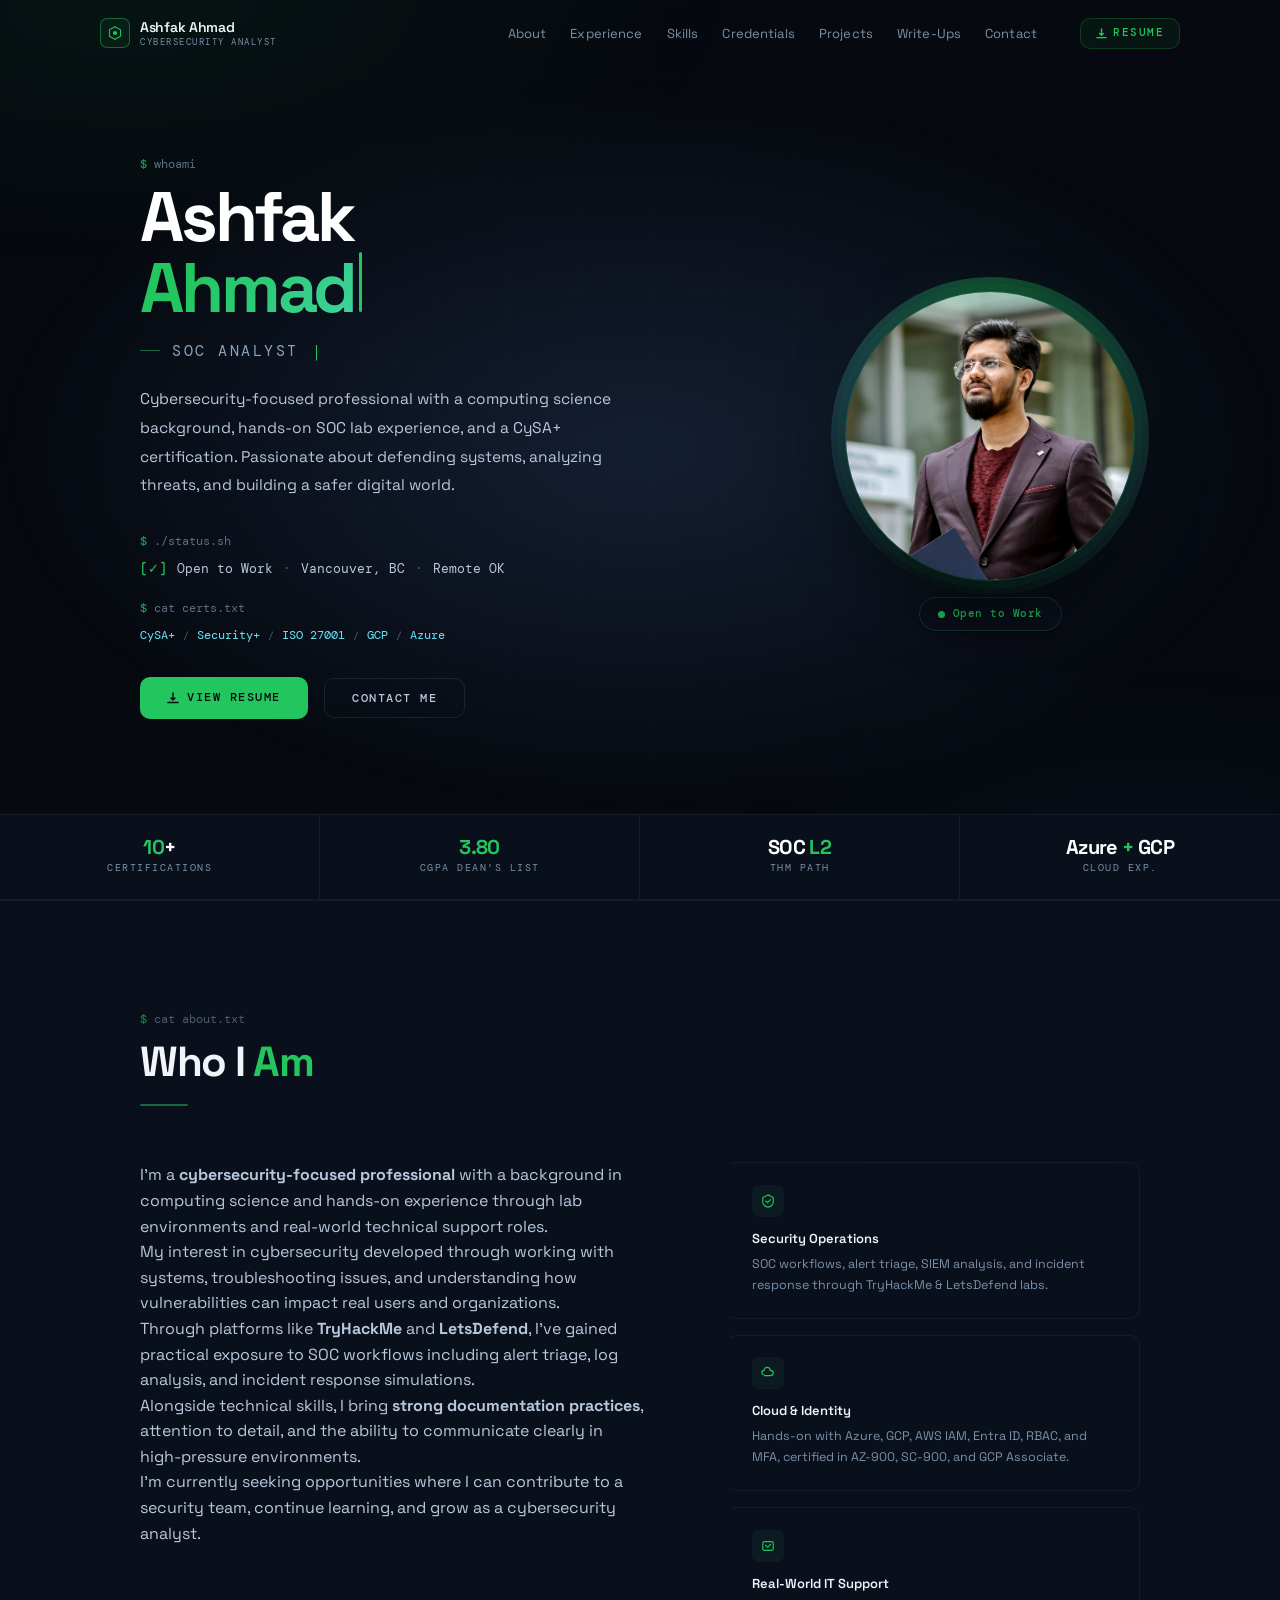
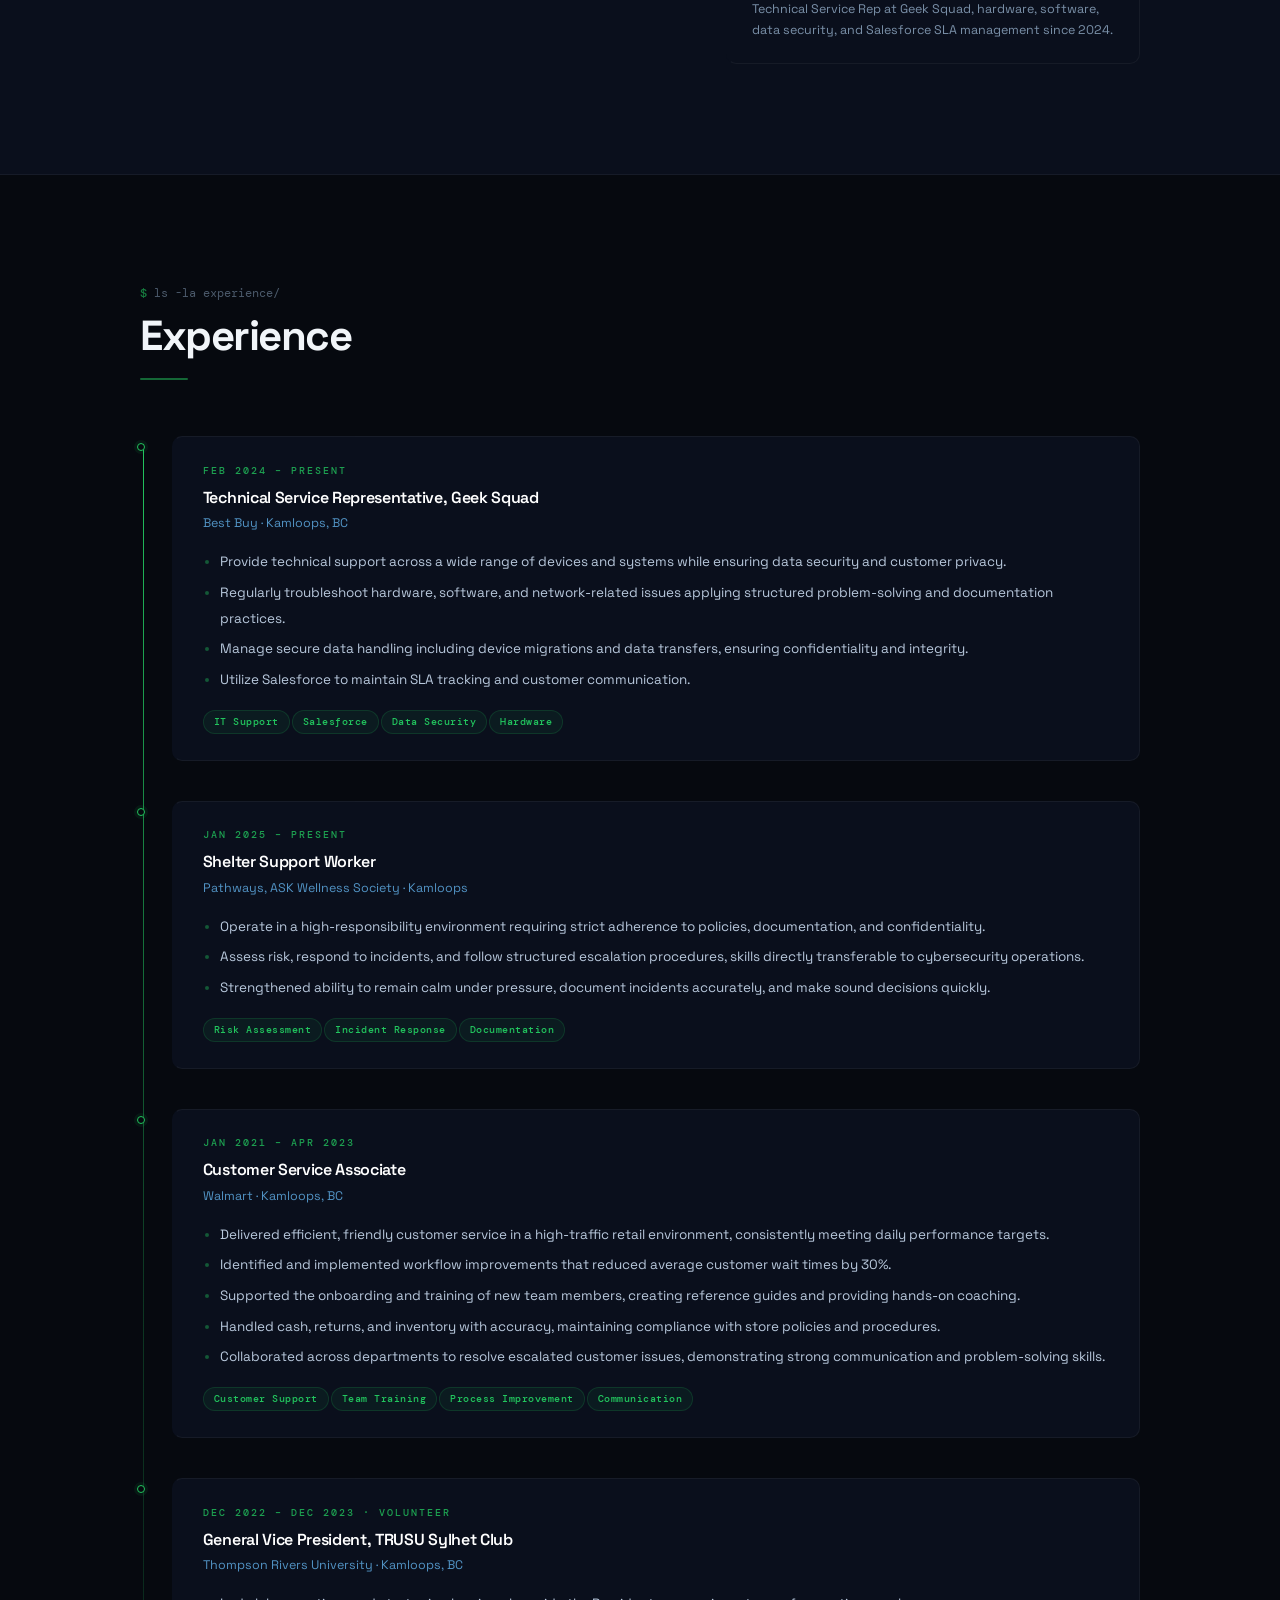
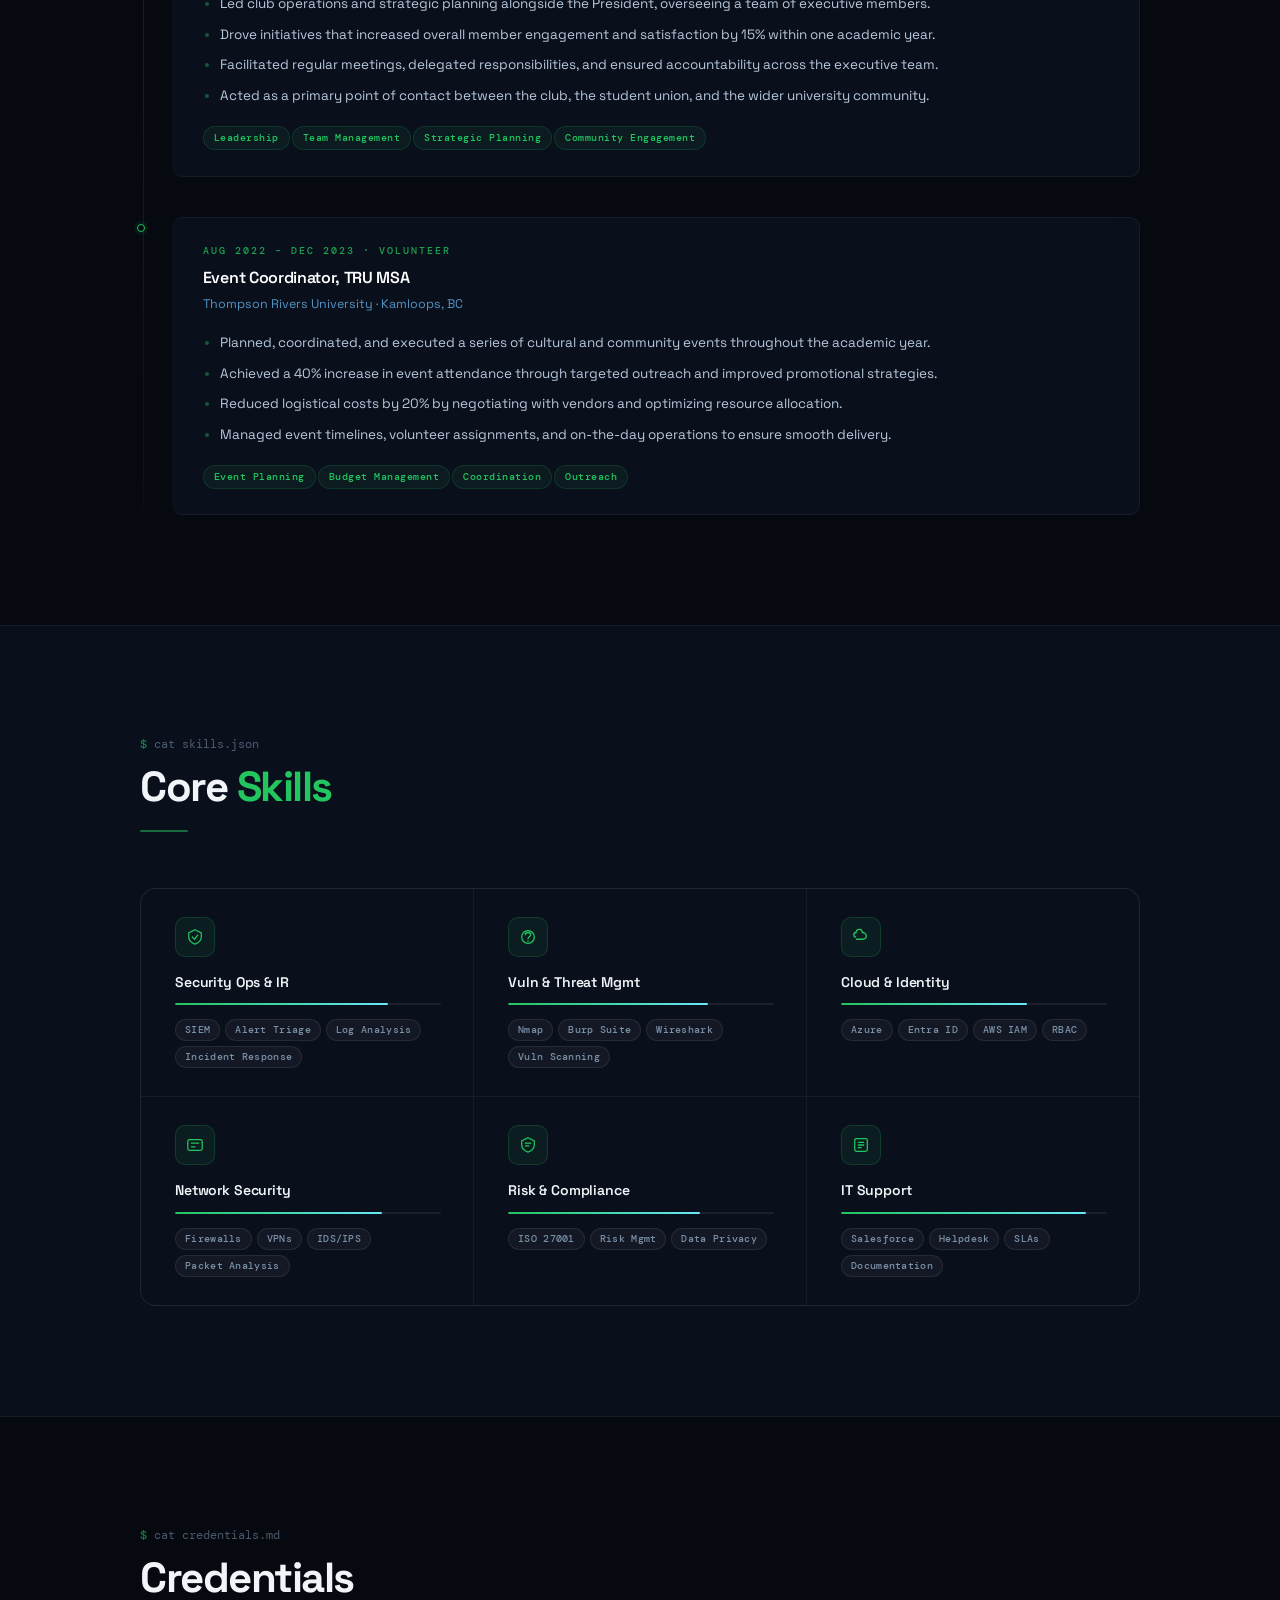
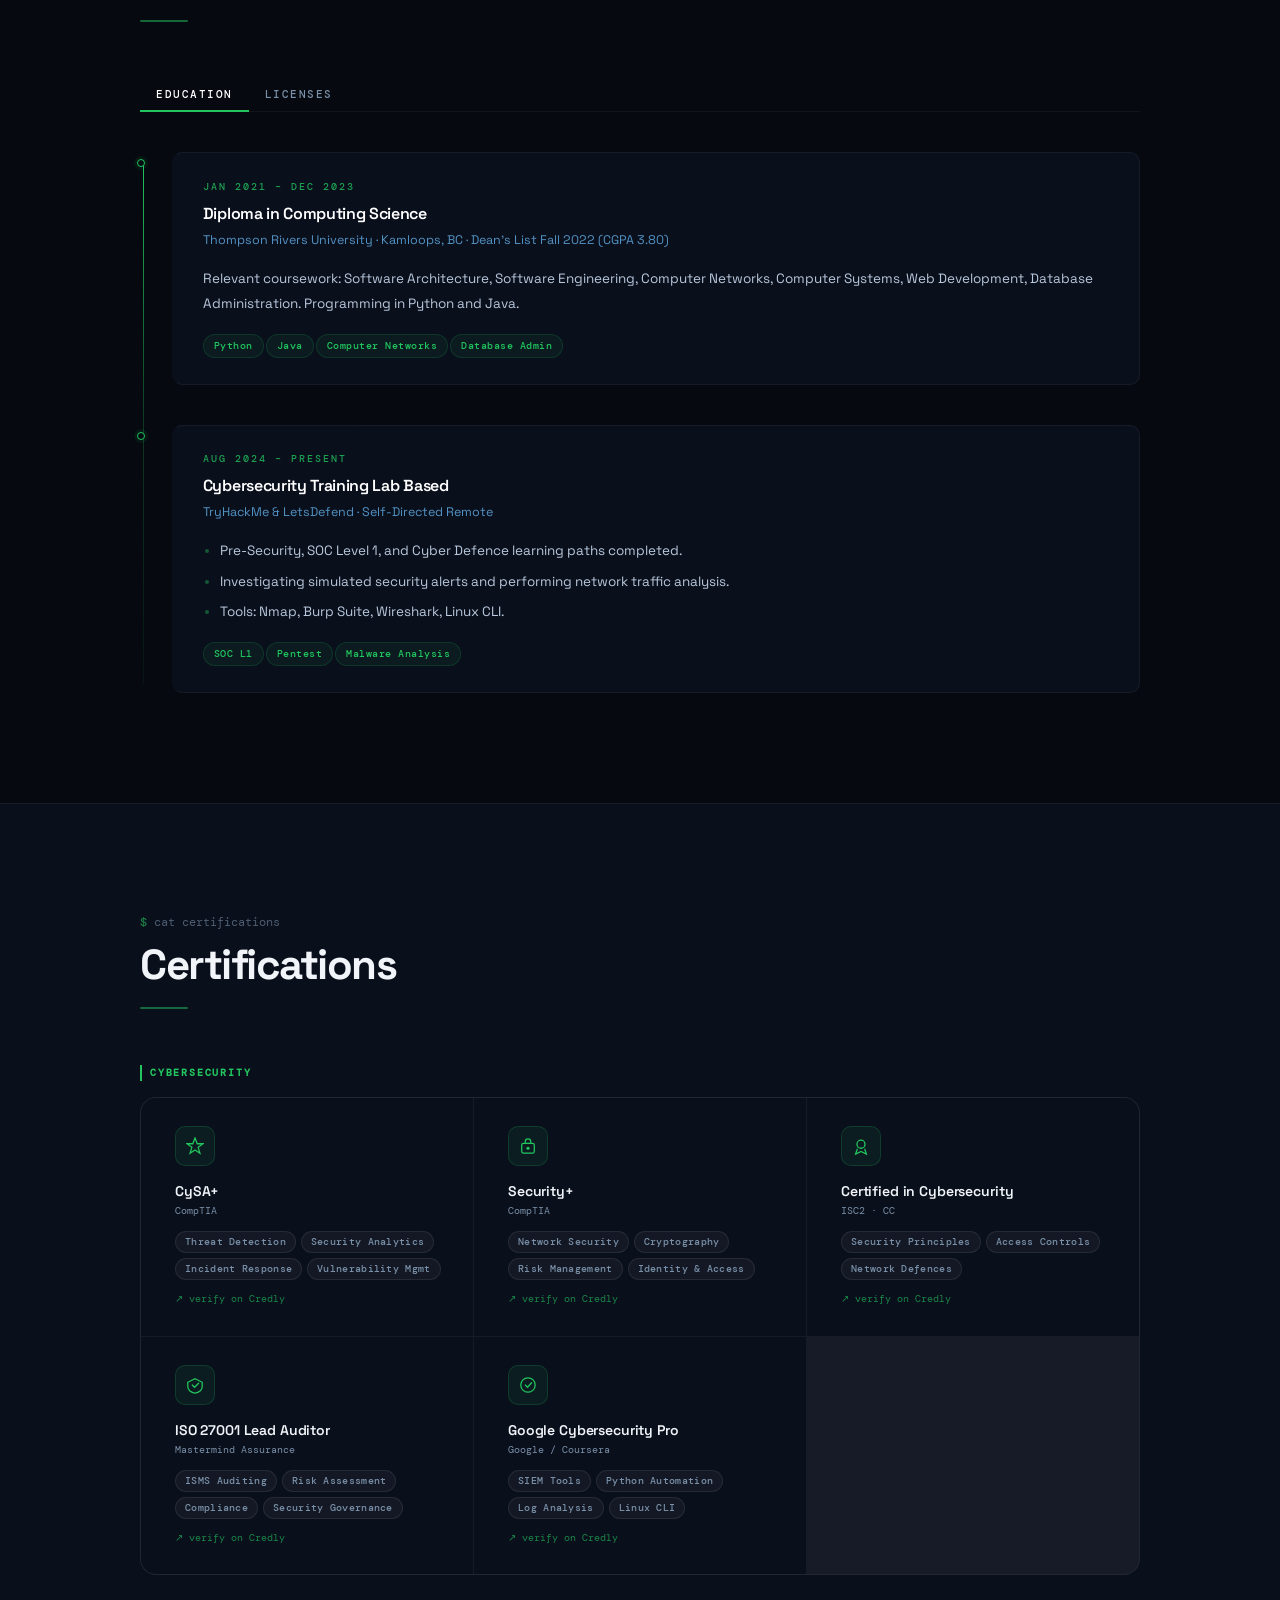
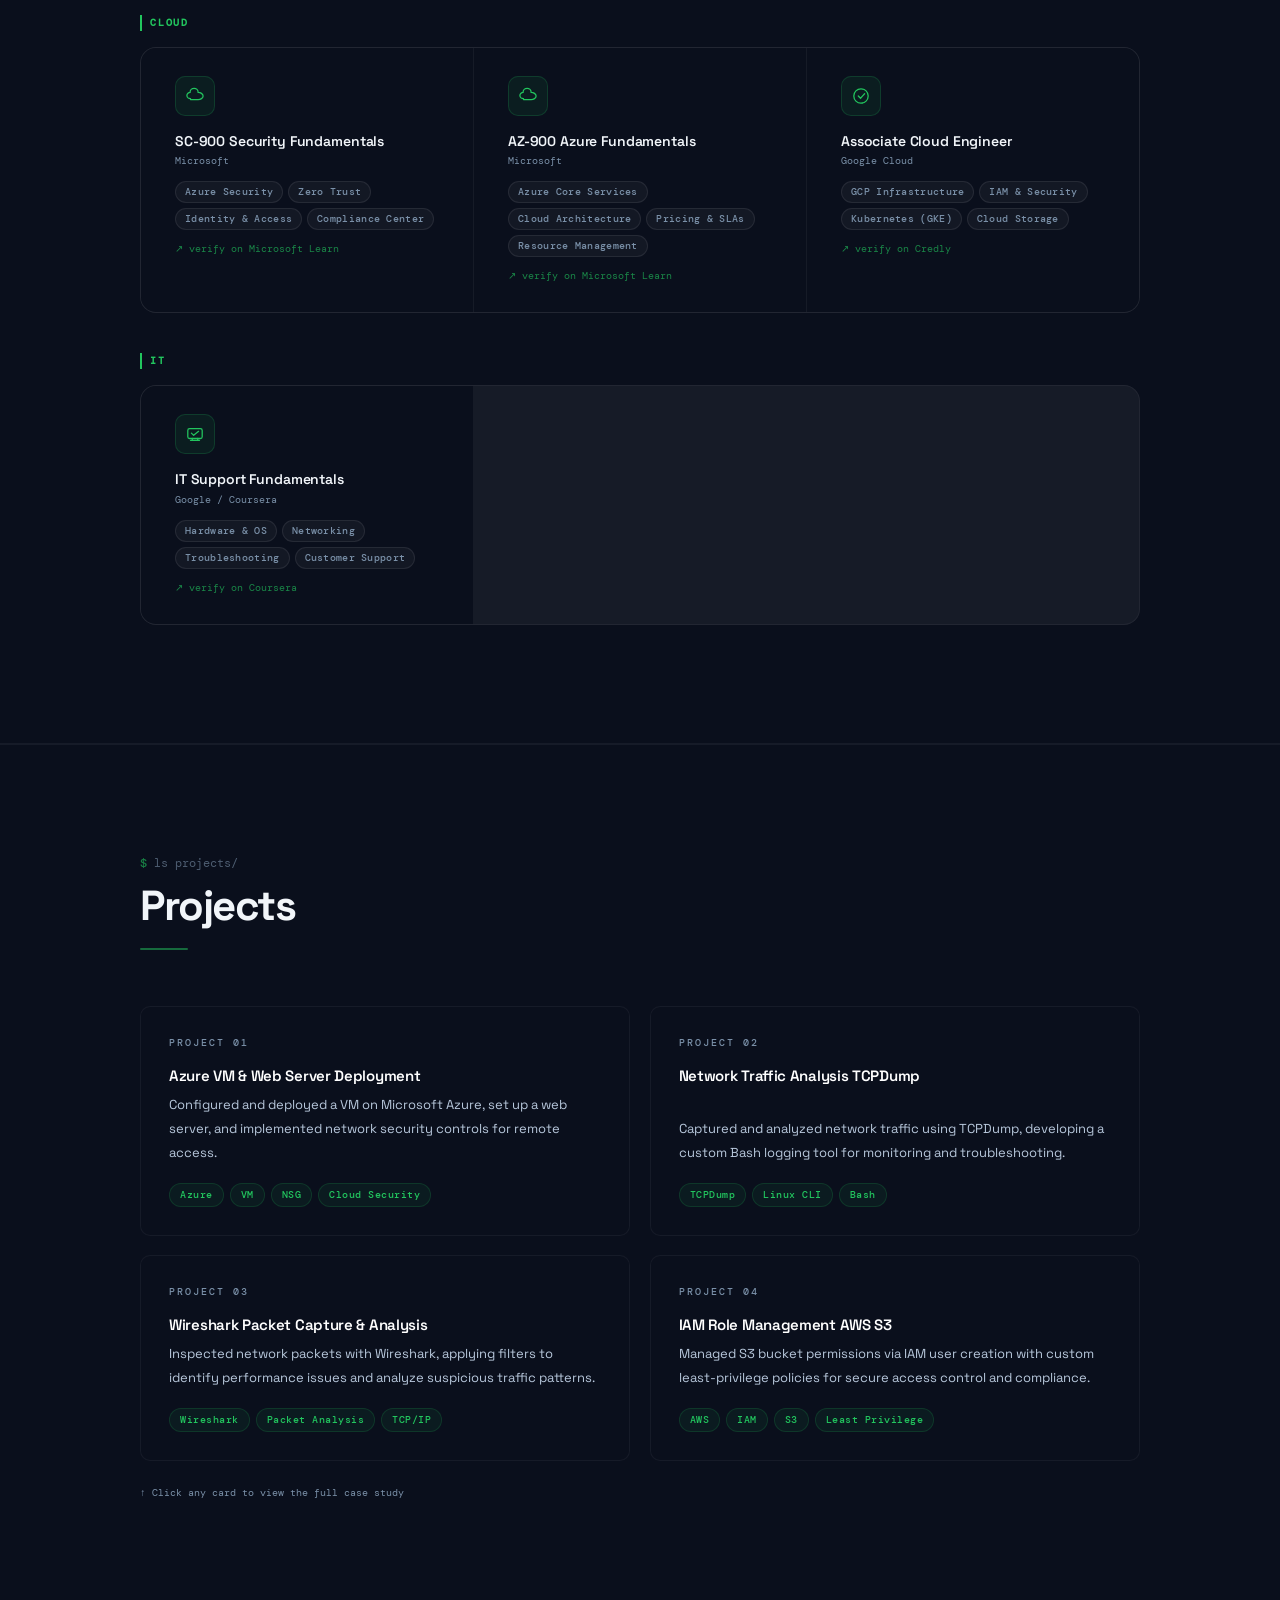
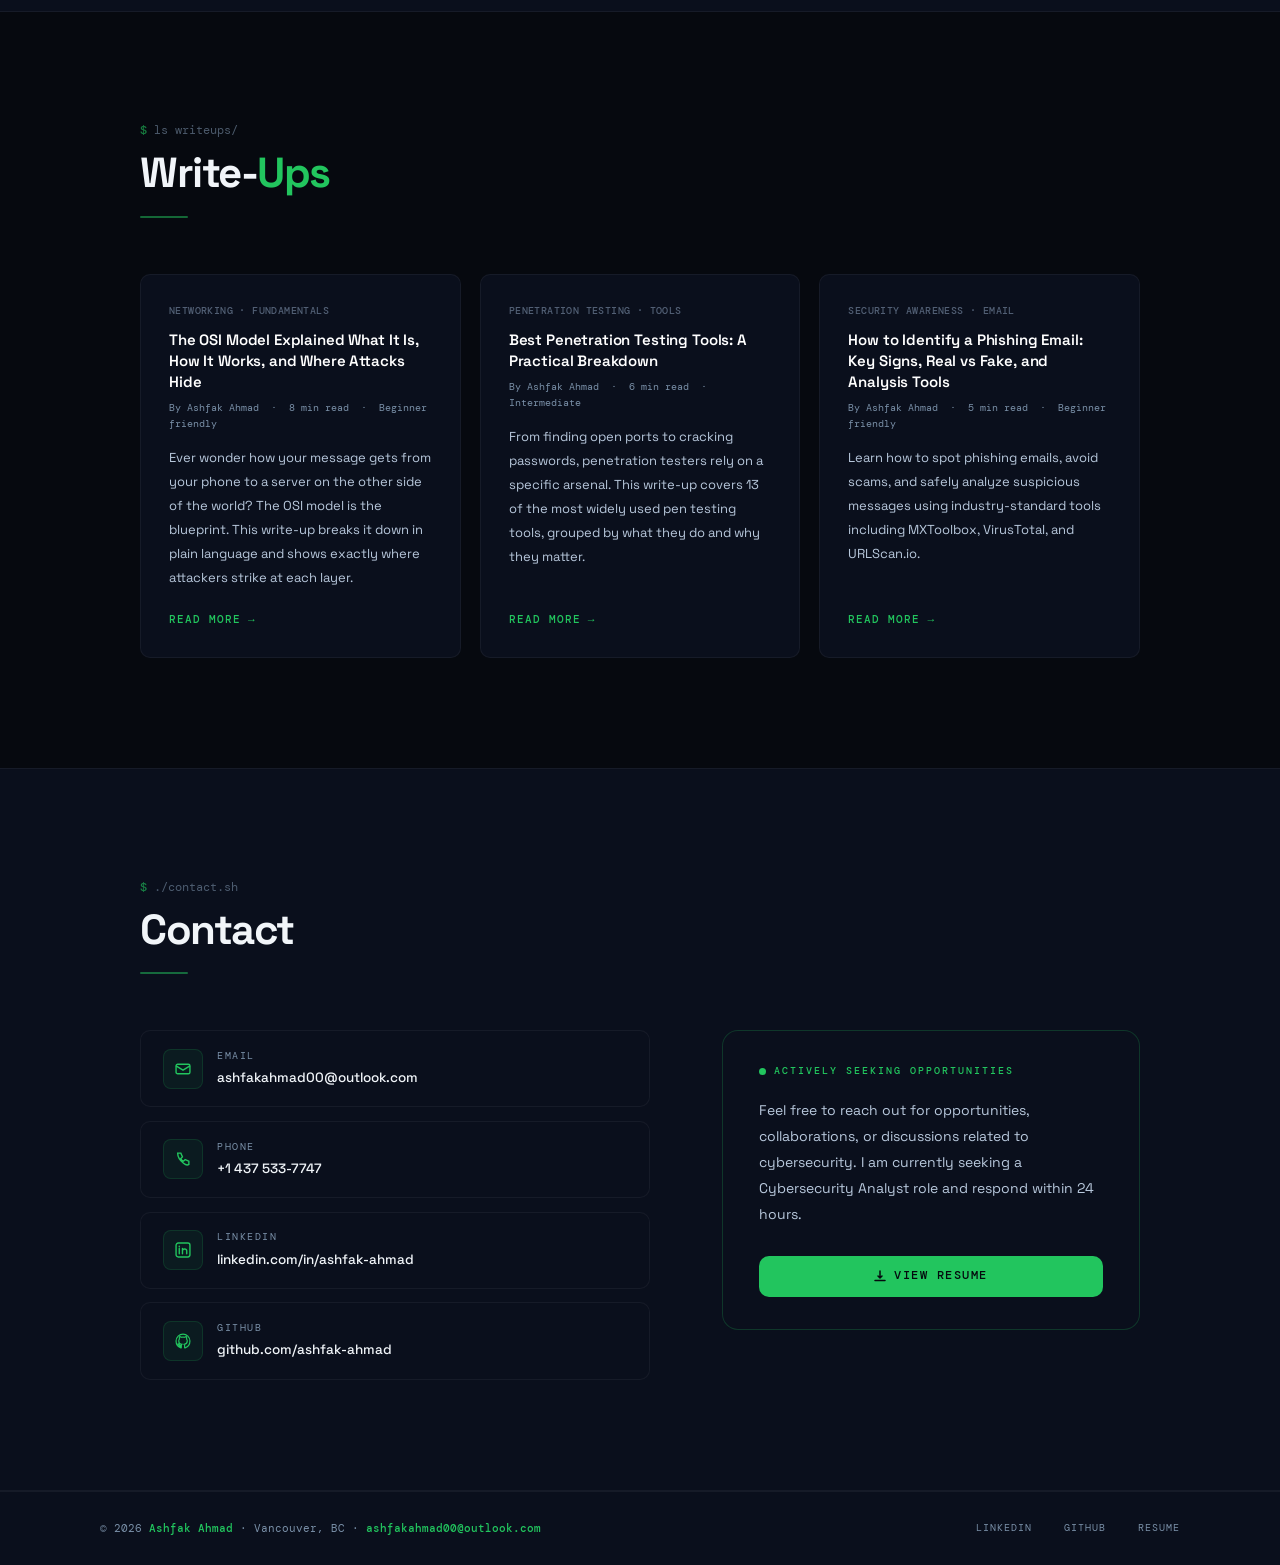
==== commit 19283098: "index.html" ====
--- a/index.html
+++ b/index.html
@@ -1,124 +1,124 @@
 <!DOCTYPE html>
 <html lang="en">
 <head>
-  <meta charset="UTF-8"/>
-  <meta name="viewport" content="width=device-width, initial-scale=1.0"/>
-  <meta name="description" content="Ashfak Ahmad Cybersecurity Analyst portfolio. CySA+, Security+, ISO 27001 certified. SOC analyst, threat detection, cloud security. Based in Kamloops, BC."/>
-  <meta name="author" content="Ashfak Ahmad"/>
-  <meta property="og:title" content="Ashfak Ahmad Cybersecurity Analyst"/>
-  <meta property="og:description" content="Cybersecurity portfolio SOC analyst, threat detection, cloud security."/>
-  <meta property="og:type" content="website"/>
-  <title>Ashfak Ahmad Cybersecurity Analyst</title>
-  <link rel="stylesheet" href="assets/css/style.css"/>
+ <meta charset="UTF-8"/>
+ <meta name="viewport" content="width=device-width, initial-scale=1.0"/>
+ <meta name="description" content="Ashfak Ahmad Cybersecurity Analyst portfolio. CySA+, Security+, ISO 27001 certified. SOC analyst, threat detection, cloud security. Based in Kamloops, BC."/>
+ <meta name="author" content="Ashfak Ahmad"/>
+ <meta property="og:title" content="Ashfak Ahmad Cybersecurity Analyst"/>
+ <meta property="og:description" content="Cybersecurity portfolio SOC analyst, threat detection, cloud security."/>
+ <meta property="og:type" content="website"/>
+ <title>Ashfak Ahmad Cybersecurity Analyst</title>
+ <link rel="stylesheet" href="assets/css/style.css"/>
 </head>
 <body>
 <a class="skip-link" href="#main-content">Skip to main content</a>
 
 <!-- ══ NAVBAR ══════════════════════════════════════════════ -->
 <nav id="navbar" aria-label="Primary navigation">
-  <div class="nav-inner">
-    <div class="nav-logo" onclick="goTo('hero')">
-      <div class="nav-logo-icon">
-        <svg viewBox="0 0 20 20" fill="none" aria-hidden="true"><path d="M10 1L18 5.5V14.5L10 19L2 14.5V5.5L10 1Z" stroke="#22c55e" stroke-width="1.5"/><circle cx="10" cy="10" r="3" fill="#22c55e"/></svg>
-      </div>
-      <div class="nav-logo-name">Ashfak Ahmad<span>Cybersecurity Analyst</span></div>
-    </div>
-    <div class="nav-links">
-      <button class="nav-link" onclick="goTo('about')">About</button>
-      <button class="nav-link" onclick="goTo('experience')">Experience</button>
-      <button class="nav-link" onclick="goTo('skills')">Skills</button>
-      <button class="nav-link" onclick="goTo('credentials')">Credentials</button>
-      <button class="nav-link" onclick="goTo('projects')">Projects</button>
-      <button class="nav-link" onclick="goTo('writeups')">Write-Ups</button>
-      <button class="nav-link" onclick="goTo('contact')">Contact</button>
-    </div>
-    <a class="nav-cta" href="assets/resume/Ashfak_Ahmad_Resume.pdf" target="_blank" rel="noopener noreferrer">
-      <svg width="11" height="11" viewBox="0 0 12 12" fill="none" aria-hidden="true"><path d="M6 1V8M6 8L4 6M6 8L8 6M1 10.5H11" stroke="currentColor" stroke-width="1.5" stroke-linecap="round" stroke-linejoin="round"/></svg>
-      Resume
-    </a>
-    <button class="nav-ham" id="ham" onclick="toggleMenu()" aria-label="Toggle mobile menu">
-      <span></span><span></span><span></span>
-    </button>
-  </div>
+ <div class="nav-inner">
+ <div class="nav-logo" onclick="goTo('hero')">
+ <div class="nav-logo-icon">
+ <svg viewBox="0 0 20 20" fill="none" aria-hidden="true"><path d="M10 1L18 5.5V14.5L10 19L2 14.5V5.5L10 1Z" stroke="#22c55e" stroke-width="1.5"/><circle cx="10" cy="10" r="3" fill="#22c55e"/></svg>
+ </div>
+ <div class="nav-logo-name">Ashfak Ahmad<span>Cybersecurity Analyst</span></div>
+ </div>
+ <div class="nav-links">
+ <button class="nav-link" onclick="goTo('about')">About</button>
+ <button class="nav-link" onclick="goTo('experience')">Experience</button>
+ <button class="nav-link" onclick="goTo('skills')">Skills</button>
+ <button class="nav-link" onclick="goTo('credentials')">Credentials</button>
+ <button class="nav-link" onclick="goTo('projects')">Projects</button>
+ <button class="nav-link" onclick="goTo('writeups')">Write-Ups</button>
+ <button class="nav-link" onclick="goTo('contact')">Contact</button>
+ </div>
+ <a class="nav-cta" href="assets/resume/Ashfak_Ahmad_Resume.pdf" target="_blank" rel="noopener noreferrer">
+ <svg width="11" height="11" viewBox="0 0 12 12" fill="none" aria-hidden="true"><path d="M6 1V8M6 8L4 6M6 8L8 6M1 10.5H11" stroke="currentColor" stroke-width="1.5" stroke-linecap="round" stroke-linejoin="round"/></svg>
+ Resume
+ </a>
+ <button class="nav-ham" id="ham" onclick="toggleMenu()" aria-label="Toggle mobile menu">
+ <span></span><span></span><span></span>
+ </button>
+ </div>
 </nav>
 
 <!-- Mobile menu -->
 <nav class="mob-menu" id="mob-menu" aria-label="Mobile navigation">
-  <button class="nav-link" onclick="goTo('about');closeMenu()">About</button>
-  <button class="nav-link" onclick="goTo('experience');closeMenu()">Experience</button>
-  <button class="nav-link" onclick="goTo('skills');closeMenu()">Skills</button>
-  <button class="nav-link" onclick="goTo('credentials');closeMenu()">Credentials</button>
-  <button class="nav-link" onclick="goTo('projects');closeMenu()">Projects</button>
-  <button class="nav-link" onclick="goTo('writeups');closeMenu()">Write-Ups</button>
-  <button class="nav-link" onclick="goTo('contact');closeMenu()">Contact</button>
-  <div class="mob-cta">
-    <a class="nav-cta" href="assets/resume/Ashfak_Ahmad_Resume.pdf" target="_blank" rel="noopener noreferrer" onclick="closeMenu()">
-      <svg width="11" height="11" viewBox="0 0 12 12" fill="none" aria-hidden="true"><path d="M6 1V8M6 8L4 6M6 8L8 6M1 10.5H11" stroke="currentColor" stroke-width="1.5" stroke-linecap="round" stroke-linejoin="round"/></svg>
-      View Resume
-    </a>
-  </div>
+ <button class="nav-link" onclick="goTo('about');closeMenu()">About</button>
+ <button class="nav-link" onclick="goTo('experience');closeMenu()">Experience</button>
+ <button class="nav-link" onclick="goTo('skills');closeMenu()">Skills</button>
+ <button class="nav-link" onclick="goTo('credentials');closeMenu()">Credentials</button>
+ <button class="nav-link" onclick="goTo('projects');closeMenu()">Projects</button>
+ <button class="nav-link" onclick="goTo('writeups');closeMenu()">Write-Ups</button>
+ <button class="nav-link" onclick="goTo('contact');closeMenu()">Contact</button>
+ <div class="mob-cta">
+ <a class="nav-cta" href="assets/resume/Ashfak_Ahmad_Resume.pdf" target="_blank" rel="noopener noreferrer" onclick="closeMenu()">
+ <svg width="11" height="11" viewBox="0 0 12 12" fill="none" aria-hidden="true"><path d="M6 1V8M6 8L4 6M6 8L8 6M1 10.5H11" stroke="currentColor" stroke-width="1.5" stroke-linecap="round" stroke-linejoin="round"/></svg>
+ View Resume
+ </a>
+ </div>
 </nav>
 
 
 <!-- ══ HERO ═════════════════════════════════════════════════ -->
 <section id="hero">
-  <header class="hero-body">
-    <div class="container">
-      <div class="hero-grid">
-
-        <!-- Text column -->
-        <div class="hero-text-col reveal">
-          <p class="hero-cmd-line"><span class="hcp">$</span><span class="hcc"> whoami</span></p>
-          <h1 class="hero-name">
-            <span class="first">Ashfak</span>
-            <span class="last">Ahmad<span class="blink"></span></span>
-          </h1>
-          <p class="hero-role"><span id="typed-role"></span><span class="typed-cursor">|</span></p>
-          <p class="hero-desc">Cybersecurity-focused professional with a computing science background, hands-on SOC lab experience, and a CySA+ certification. Passionate about defending systems, analyzing threats, and building a safer digital world.</p>
-          <p class="hero-cmd-line" style="margin-top:1.6rem"><span class="hcp">$</span><span class="hcc"> ./status.sh</span></p>
-          <p class="hero-status-line">
-            <span class="hso">[✓]</span> Open to Work
-            <span class="hsdot">·</span> Vancouver, BC
-            <span class="hsdot">·</span> Remote OK
-          </p>
-          <p class="hero-cmd-line" style="margin-top:1.2rem"><span class="hcp">$</span><span class="hcc"> cat certs.txt</span></p>
-          <p class="hero-certs-line">
-            <span class="hcert">CySA+</span><span class="hcdot">/</span>
-            <span class="hcert">Security+</span><span class="hcdot">/</span>
-            <span class="hcert">ISO 27001</span><span class="hcdot">/</span>
-            <span class="hcert">GCP</span><span class="hcdot">/</span>
-            <span class="hcert">Azure</span>
-          </p>
-          <div class="hero-actions">
-            <a class="btn-p" href="assets/resume/Ashfak_Ahmad_Resume.pdf" target="_blank" rel="noopener noreferrer">
-              <svg width="12" height="12" viewBox="0 0 12 12" fill="none" aria-hidden="true"><path d="M6 1V8M6 8L4 6M6 8L8 6M1 10.5H11" stroke="currentColor" stroke-width="1.5" stroke-linecap="round" stroke-linejoin="round"/></svg>
-              View Resume
-            </a>
-            <button class="btn-g" onclick="goTo('contact')">Contact Me</button>
-          </div>
-        </div>
-
-        <!-- Photo column -->
-        <div class="hero-photo-col reveal d1">
-          <figure class="hero-photo-frame">
-            <div class="hero-photo-img">
-              <img src="assets/images/ashfak.jpg" alt="Ashfak Ahmad, Cybersecurity Analyst based in Kamloops, BC"/>
-            </div>
-          </figure>
-          <p class="hero-badge"><span class="pulse" aria-hidden="true"></span>Open to Work</p>
-        </div>
-
-      </div>
-    </div>
-  </header>
-
-  <!-- Stats strip -->
-  <div class="hero-stats">
-    <div class="stat-item"><div class="stat-n"><span>10</span>+</div><div class="stat-l">Certifications</div></div>
-    <div class="stat-item"><div class="stat-n"><span>3.80</span></div><div class="stat-l">CGPA Dean's List</div></div>
-    <div class="stat-item"><div class="stat-n">SOC <span>L2</span></div><div class="stat-l">THM Path</div></div>
-    <div class="stat-item"><div class="stat-n">Azure <span>+</span> GCP</div><div class="stat-l">Cloud Exp.</div></div>
-  </div>
+ <header class="hero-body">
+ <div class="container">
+ <div class="hero-grid">
+
+ <!-- Text column -->
+ <div class="hero-text-col reveal">
+ <p class="hero-cmd-line"><span class="hcp">$</span><span class="hcc"> whoami</span></p>
+ <h1 class="hero-name">
+ <span class="first">Ashfak</span>
+ <span class="last">Ahmad<span class="blink"></span></span>
+ </h1>
+ <p class="hero-role"><span id="typed-role"></span><span class="typed-cursor">|</span></p>
+ <p class="hero-desc">Cybersecurity-focused professional with a computing science background, hands-on SOC lab experience, and a CySA+ certification. Passionate about defending systems, analyzing threats, and building a safer digital world.</p>
+ <p class="hero-cmd-line" style="margin-top:1.6rem"><span class="hcp">$</span><span class="hcc"> ./status.sh</span></p>
+ <p class="hero-status-line">
+ <span class="hso">[✓]</span> Open to Work
+ <span class="hsdot">·</span> Vancouver, BC
+ <span class="hsdot">·</span> Remote OK
+ </p>
+ <p class="hero-cmd-line" style="margin-top:1.2rem"><span class="hcp">$</span><span class="hcc"> cat certs.txt</span></p>
+ <p class="hero-certs-line">
+ <span class="hcert">CySA+</span><span class="hcdot">/</span>
+ <span class="hcert">Security+</span><span class="hcdot">/</span>
+ <span class="hcert">ISO 27001</span><span class="hcdot">/</span>
+ <span class="hcert">GCP</span><span class="hcdot">/</span>
+ <span class="hcert">Azure</span>
+ </p>
+ <div class="hero-actions">
+ <a class="btn-p" href="assets/resume/Ashfak_Ahmad_Resume.pdf" target="_blank" rel="noopener noreferrer">
+ <svg width="12" height="12" viewBox="0 0 12 12" fill="none" aria-hidden="true"><path d="M6 1V8M6 8L4 6M6 8L8 6M1 10.5H11" stroke="currentColor" stroke-width="1.5" stroke-linecap="round" stroke-linejoin="round"/></svg>
+ View Resume
+ </a>
+ <button class="btn-g" onclick="goTo('contact')">Contact Me</button>
+ </div>
+ </div>
+
+ <!-- Photo column -->
+ <div class="hero-photo-col reveal d1">
+ <figure class="hero-photo-frame">
+ <div class="hero-photo-img">
+ <img src="assets/images/ashfak.jpg" alt="Ashfak Ahmad, Cybersecurity Analyst based in Kamloops, BC"/>
+ </div>
+ </figure>
+ <p class="hero-badge"><span class="pulse" aria-hidden="true"></span>Open to Work</p>
+ </div>
+
+ </div>
+ </div>
+ </header>
+
+ <!-- Stats strip -->
+ <div class="hero-stats">
+ <div class="stat-item"><div class="stat-n"><span>10</span>+</div><div class="stat-l">Certifications</div></div>
+ <div class="stat-item"><div class="stat-n"><span>3.80</span></div><div class="stat-l">CGPA Dean's List</div></div>
+ <div class="stat-item"><div class="stat-n">SOC <span>L2</span></div><div class="stat-l">THM Path</div></div>
+ <div class="stat-item"><div class="stat-n">Azure <span>+</span> GCP</div><div class="stat-l">Cloud Exp.</div></div>
+ </div>
 </section>
 
 
@@ -128,606 +128,606 @@
 
 <!-- ══ ABOUT ════════════════════════════════════════════════ -->
 <section id="about" class="section section-alt">
-  <div class="container">
-    <div class="sec-head reveal">
-      <div class="sec-cmd"><span class="hcp">$</span><span class="hcc"> cat about.txt</span></div>
-      <h2 class="sec-title">Who I <em>Am</em></h2>
-      <div class="sec-rule"></div>
-    </div>
-    <div class="about-layout">
-      <div class="about-text-col reveal">
-        <p>I'm a <strong>cybersecurity-focused professional</strong> with a background in computing science and hands-on experience through lab environments and real-world technical support roles.</p>
-        <p>My interest in cybersecurity developed through working with systems, troubleshooting issues, and understanding how vulnerabilities can impact real users and organizations.</p>
-        <p>Through platforms like <strong>TryHackMe</strong> and <strong>LetsDefend</strong>, I've gained practical exposure to SOC workflows including alert triage, log analysis, and incident response simulations.</p>
-        <p>Alongside technical skills, I bring <strong>strong documentation practices</strong>, attention to detail, and the ability to communicate clearly in high-pressure environments.</p>
-        <p>I'm currently seeking opportunities where I can contribute to a security team, continue learning, and grow as a cybersecurity analyst.</p>
-      </div>
-      <div class="about-cards reveal d1">
-        <div class="about-card">
-          <div class="about-card-icon"><svg viewBox="0 0 16 16" fill="none" aria-hidden="true"><path d="M8 1L14 4V9C14 12 11 15 8 15C5 15 2 12 2 9V4L8 1Z" stroke="#22c55e" stroke-width="1.3"/><path d="M5.5 8L7.5 10L11 6.5" stroke="#22c55e" stroke-width="1.3" stroke-linecap="round"/></svg></div>
-          <div class="about-card-title">Security Operations</div>
-          <div class="about-card-body">SOC workflows, alert triage, SIEM analysis, and incident response through TryHackMe &amp; LetsDefend labs.</div>
-        </div>
-        <div class="about-card">
-          <div class="about-card-icon"><svg viewBox="0 0 16 16" fill="none" aria-hidden="true"><path d="M3 10C2 10 1 9 1 7.5C1 6 2 5 3.5 5C3.5 3 5 1.5 7 1.5C9 1.5 10.5 3 10.5 5C12 5 14 6 14 8C14 10 12 11 10.5 11H4" stroke="#22c55e" stroke-width="1.3" stroke-linecap="round"/></svg></div>
-          <div class="about-card-title">Cloud &amp; Identity</div>
-          <div class="about-card-body">Hands-on with Azure, GCP, AWS IAM, Entra ID, RBAC, and MFA certified in AZ-900, SC-900, and GCP Associate.</div>
-        </div>
-        <div class="about-card">
-          <div class="about-card-icon"><svg viewBox="0 0 16 16" fill="none" aria-hidden="true"><rect x="2" y="3" width="12" height="10" rx="2" stroke="#22c55e" stroke-width="1.3"/><path d="M5 7L7.5 9.5L11 6" stroke="#22c55e" stroke-width="1.3" stroke-linecap="round"/></svg></div>
-          <div class="about-card-title">Real-World IT Support</div>
-          <div class="about-card-body">Technical Service Rep at Geek Squad hardware, software, data security, and Salesforce SLA management since 2024.</div>
-        </div>
-      </div>
-    </div>
-  </div>
+ <div class="container">
+ <div class="sec-head reveal">
+ <div class="sec-cmd"><span class="hcp">$</span><span class="hcc"> cat about.txt</span></div>
+ <h2 class="sec-title">Who I <em>Am</em></h2>
+ <div class="sec-rule"></div>
+ </div>
+ <div class="about-layout">
+ <div class="about-text-col reveal">
+ <p>I'm a <strong>cybersecurity-focused professional</strong> with a background in computing science and hands-on experience through lab environments and real-world technical support roles.</p>
+ <p>My interest in cybersecurity developed through working with systems, troubleshooting issues, and understanding how vulnerabilities can impact real users and organizations.</p>
+ <p>Through platforms like <strong>TryHackMe</strong> and <strong>LetsDefend</strong>, I've gained practical exposure to SOC workflows including alert triage, log analysis, and incident response simulations.</p>
+ <p>Alongside technical skills, I bring <strong>strong documentation practices</strong>, attention to detail, and the ability to communicate clearly in high-pressure environments.</p>
+ <p>I'm currently seeking opportunities where I can contribute to a security team, continue learning, and grow as a cybersecurity analyst.</p>
+ </div>
+ <div class="about-cards reveal d1">
+ <div class="about-card">
+ <div class="about-card-icon"><svg viewBox="0 0 16 16" fill="none" aria-hidden="true"><path d="M8 1L14 4V9C14 12 11 15 8 15C5 15 2 12 2 9V4L8 1Z" stroke="#22c55e" stroke-width="1.3"/><path d="M5.5 8L7.5 10L11 6.5" stroke="#22c55e" stroke-width="1.3" stroke-linecap="round"/></svg></div>
+ <div class="about-card-title">Security Operations</div>
+ <div class="about-card-body">SOC workflows, alert triage, SIEM analysis, and incident response through TryHackMe &amp; LetsDefend labs.</div>
+ </div>
+ <div class="about-card">
+ <div class="about-card-icon"><svg viewBox="0 0 16 16" fill="none" aria-hidden="true"><path d="M3 10C2 10 1 9 1 7.5C1 6 2 5 3.5 5C3.5 3 5 1.5 7 1.5C9 1.5 10.5 3 10.5 5C12 5 14 6 14 8C14 10 12 11 10.5 11H4" stroke="#22c55e" stroke-width="1.3" stroke-linecap="round"/></svg></div>
+ <div class="about-card-title">Cloud &amp; Identity</div>
+ <div class="about-card-body">Hands-on with Azure, GCP, AWS IAM, Entra ID, RBAC, and MFA, certified in AZ-900, SC-900, and GCP Associate.</div>
+ </div>
+ <div class="about-card">
+ <div class="about-card-icon"><svg viewBox="0 0 16 16" fill="none" aria-hidden="true"><rect x="2" y="3" width="12" height="10" rx="2" stroke="#22c55e" stroke-width="1.3"/><path d="M5 7L7.5 9.5L11 6" stroke="#22c55e" stroke-width="1.3" stroke-linecap="round"/></svg></div>
+ <div class="about-card-title">Real-World IT Support</div>
+ <div class="about-card-body">Technical Service Rep at Geek Squad, hardware, software, data security, and Salesforce SLA management since 2024.</div>
+ </div>
+ </div>
+ </div>
+ </div>
 </section>
 
 
 <!-- ══ EXPERIENCE ═══════════════════════════════════════════ -->
 <section id="experience" class="section">
-  <div class="container">
-    <div class="sec-head reveal">
-      <div class="sec-cmd"><span class="hcp">$</span><span class="hcc"> ls -la experience/</span></div>
-      <h2 class="sec-title">Experience</h2>
-      <div class="sec-rule"></div>
-    </div>
-    <div class="timeline reveal">
-
-      <article class="t-item">
-        <div class="t-card">
-          <div class="t-period">Feb 2024 – Present</div>
-          <div class="t-title">Technical Service Representative, Geek Squad</div>
-          <div class="t-org">Best Buy · Kamloops, BC</div>
-          <ul class="t-body">
-            <li>Provide technical support across a wide range of devices and systems while ensuring data security and customer privacy.</li>
-            <li>Regularly troubleshoot hardware, software, and network-related issues applying structured problem-solving and documentation practices.</li>
-            <li>Manage secure data handling including device migrations and data transfers, ensuring confidentiality and integrity.</li>
-            <li>Utilize Salesforce to maintain SLA tracking and customer communication.</li>
-          </ul>
-          <div class="t-pills"><span class="pill">IT Support</span><span class="pill">Salesforce</span><span class="pill">Data Security</span><span class="pill">Hardware</span></div>
-        </div>
-      </article>
-
-      <article class="t-item">
-        <div class="t-card">
-          <div class="t-period">Jan 2025 – Present</div>
-          <div class="t-title">Shelter Support Worker</div>
-          <div class="t-org">Pathways, ASK Wellness Society · Kamloops</div>
-          <ul class="t-body">
-            <li>Operate in a high-responsibility environment requiring strict adherence to policies, documentation, and confidentiality.</li>
-            <li>Assess risk, respond to incidents, and follow structured escalation procedures skills directly transferable to cybersecurity operations.</li>
-            <li>Strengthened ability to remain calm under pressure, document incidents accurately, and make sound decisions quickly.</li>
-          </ul>
-          <div class="t-pills"><span class="pill">Risk Assessment</span><span class="pill">Incident Response</span><span class="pill">Documentation</span></div>
-        </div>
-      </article>
-
-      <article class="t-item">
-        <div class="t-card">
-          <div class="t-period">Jan 2021 – Apr 2023</div>
-          <div class="t-title">Customer Service Associate</div>
-          <div class="t-org">Walmart · Kamloops, BC</div>
-          <ul class="t-body">
-            <li>Delivered efficient, friendly customer service in a high-traffic retail environment, consistently meeting daily performance targets.</li>
-            <li>Identified and implemented workflow improvements that reduced average customer wait times by 30%.</li>
-            <li>Supported the onboarding and training of new team members, creating reference guides and providing hands-on coaching.</li>
-            <li>Handled cash, returns, and inventory with accuracy, maintaining compliance with store policies and procedures.</li>
-            <li>Collaborated across departments to resolve escalated customer issues, demonstrating strong communication and problem-solving skills.</li>
-          </ul>
-          <div class="t-pills"><span class="pill">Customer Support</span><span class="pill">Team Training</span><span class="pill">Process Improvement</span><span class="pill">Communication</span></div>
-        </div>
-      </article>
-
-      <article class="t-item">
-        <div class="t-card">
-          <div class="t-period">Dec 2022 – Dec 2023 · Volunteer</div>
-          <div class="t-title">General Vice President, TRUSU Sylhet Club</div>
-          <div class="t-org">Thompson Rivers University · Kamloops, BC</div>
-          <ul class="t-body">
-            <li>Led club operations and strategic planning alongside the President, overseeing a team of executive members.</li>
-            <li>Drove initiatives that increased overall member engagement and satisfaction by 15% within one academic year.</li>
-            <li>Facilitated regular meetings, delegated responsibilities, and ensured accountability across the executive team.</li>
-            <li>Acted as a primary point of contact between the club, the student union, and the wider university community.</li>
-          </ul>
-          <div class="t-pills"><span class="pill">Leadership</span><span class="pill">Team Management</span><span class="pill">Strategic Planning</span><span class="pill">Community Engagement</span></div>
-        </div>
-      </article>
-
-      <article class="t-item">
-        <div class="t-card">
-          <div class="t-period">Aug 2022 – Dec 2023 · Volunteer</div>
-          <div class="t-title">Event Coordinator, TRU MSA</div>
-          <div class="t-org">Thompson Rivers University · Kamloops, BC</div>
-          <ul class="t-body">
-            <li>Planned, coordinated, and executed a series of cultural and community events throughout the academic year.</li>
-            <li>Achieved a 40% increase in event attendance through targeted outreach and improved promotional strategies.</li>
-            <li>Reduced logistical costs by 20% by negotiating with vendors and optimizing resource allocation.</li>
-            <li>Managed event timelines, volunteer assignments, and on-the-day operations to ensure smooth delivery.</li>
-          </ul>
-          <div class="t-pills"><span class="pill">Event Planning</span><span class="pill">Budget Management</span><span class="pill">Coordination</span><span class="pill">Outreach</span></div>
-        </div>
-      </article>
-
-    </div>
-  </div>
+ <div class="container">
+ <div class="sec-head reveal">
+ <div class="sec-cmd"><span class="hcp">$</span><span class="hcc"> ls -la experience/</span></div>
+ <h2 class="sec-title">Experience</h2>
+ <div class="sec-rule"></div>
+ </div>
+ <div class="timeline reveal">
+
+ <article class="t-item">
+ <div class="t-card">
+ <div class="t-period">Feb 2024 – Present</div>
+ <div class="t-title">Technical Service Representative, Geek Squad</div>
+ <div class="t-org">Best Buy · Kamloops, BC</div>
+ <ul class="t-body">
+ <li>Provide technical support across a wide range of devices and systems while ensuring data security and customer privacy.</li>
+ <li>Regularly troubleshoot hardware, software, and network-related issues applying structured problem-solving and documentation practices.</li>
+ <li>Manage secure data handling including device migrations and data transfers, ensuring confidentiality and integrity.</li>
+ <li>Utilize Salesforce to maintain SLA tracking and customer communication.</li>
+ </ul>
+ <div class="t-pills"><span class="pill">IT Support</span><span class="pill">Salesforce</span><span class="pill">Data Security</span><span class="pill">Hardware</span></div>
+ </div>
+ </article>
+
+ <article class="t-item">
+ <div class="t-card">
+ <div class="t-period">Jan 2025 – Present</div>
+ <div class="t-title">Shelter Support Worker</div>
+ <div class="t-org">Pathways, ASK Wellness Society · Kamloops</div>
+ <ul class="t-body">
+ <li>Operate in a high-responsibility environment requiring strict adherence to policies, documentation, and confidentiality.</li>
+ <li>Assess risk, respond to incidents, and follow structured escalation procedures, skills directly transferable to cybersecurity operations.</li>
+ <li>Strengthened ability to remain calm under pressure, document incidents accurately, and make sound decisions quickly.</li>
+ </ul>
+ <div class="t-pills"><span class="pill">Risk Assessment</span><span class="pill">Incident Response</span><span class="pill">Documentation</span></div>
+ </div>
+ </article>
+
+ <article class="t-item">
+ <div class="t-card">
+ <div class="t-period">Jan 2021 – Apr 2023</div>
+ <div class="t-title">Customer Service Associate</div>
+ <div class="t-org">Walmart · Kamloops, BC</div>
+ <ul class="t-body">
+ <li>Delivered efficient, friendly customer service in a high-traffic retail environment, consistently meeting daily performance targets.</li>
+ <li>Identified and implemented workflow improvements that reduced average customer wait times by 30%.</li>
+ <li>Supported the onboarding and training of new team members, creating reference guides and providing hands-on coaching.</li>
+ <li>Handled cash, returns, and inventory with accuracy, maintaining compliance with store policies and procedures.</li>
+ <li>Collaborated across departments to resolve escalated customer issues, demonstrating strong communication and problem-solving skills.</li>
+ </ul>
+ <div class="t-pills"><span class="pill">Customer Support</span><span class="pill">Team Training</span><span class="pill">Process Improvement</span><span class="pill">Communication</span></div>
+ </div>
+ </article>
+
+ <article class="t-item">
+ <div class="t-card">
+ <div class="t-period">Dec 2022 – Dec 2023 · Volunteer</div>
+ <div class="t-title">General Vice President, TRUSU Sylhet Club</div>
+ <div class="t-org">Thompson Rivers University · Kamloops, BC</div>
+ <ul class="t-body">
+ <li>Led club operations and strategic planning alongside the President, overseeing a team of executive members.</li>
+ <li>Drove initiatives that increased overall member engagement and satisfaction by 15% within one academic year.</li>
+ <li>Facilitated regular meetings, delegated responsibilities, and ensured accountability across the executive team.</li>
+ <li>Acted as a primary point of contact between the club, the student union, and the wider university community.</li>
+ </ul>
+ <div class="t-pills"><span class="pill">Leadership</span><span class="pill">Team Management</span><span class="pill">Strategic Planning</span><span class="pill">Community Engagement</span></div>
+ </div>
+ </article>
+
+ <article class="t-item">
+ <div class="t-card">
+ <div class="t-period">Aug 2022 – Dec 2023 · Volunteer</div>
+ <div class="t-title">Event Coordinator, TRU MSA</div>
+ <div class="t-org">Thompson Rivers University · Kamloops, BC</div>
+ <ul class="t-body">
+ <li>Planned, coordinated, and executed a series of cultural and community events throughout the academic year.</li>
+ <li>Achieved a 40% increase in event attendance through targeted outreach and improved promotional strategies.</li>
+ <li>Reduced logistical costs by 20% by negotiating with vendors and optimizing resource allocation.</li>
+ <li>Managed event timelines, volunteer assignments, and on-the-day operations to ensure smooth delivery.</li>
+ </ul>
+ <div class="t-pills"><span class="pill">Event Planning</span><span class="pill">Budget Management</span><span class="pill">Coordination</span><span class="pill">Outreach</span></div>
+ </div>
+ </article>
+
+ </div>
+ </div>
 </section>
 
 
 <!-- ══ SKILLS ════════════════════════════════════════════════ -->
 <section id="skills" class="section section-alt">
-  <div class="container">
-    <div class="sec-head reveal">
-      <div class="sec-cmd"><span class="hcp">$</span><span class="hcc"> cat skills.json</span></div>
-      <h2 class="sec-title">Core <em>Skills</em></h2>
-      <div class="sec-rule"></div>
-    </div>
-    <div class="skills-grid reveal">
-
-      <div class="skill-card">
-        <div class="skill-icon"><svg viewBox="0 0 20 20" fill="none" aria-hidden="true"><path d="M10 2L17 5.5V10C17 13.5 14 17 10 18C6 17 3 13.5 3 10V5.5L10 2Z" stroke="#22c55e" stroke-width="1.4"/><path d="M7 10L9.5 12.5L13 8" stroke="#22c55e" stroke-width="1.4" stroke-linecap="round"/></svg></div>
-        <div class="skill-name">Security Ops &amp; IR</div>
-        <div class="skill-bar"><div class="skill-fill" data-w="80%"></div></div>
-        <div class="skill-tags"><span class="skill-tag">SIEM</span><span class="skill-tag">Alert Triage</span><span class="skill-tag">Log Analysis</span><span class="skill-tag">Incident Response</span></div>
-      </div>
-
-      <div class="skill-card">
-        <div class="skill-icon"><svg viewBox="0 0 20 20" fill="none" aria-hidden="true"><circle cx="10" cy="10" r="7" stroke="#22c55e" stroke-width="1.4"/><path d="M7 7.5C7 5.8 8.3 5 10 5C11.7 5 13 5.8 13 7.5C13 9.5 10 10.5 10 12" stroke="#22c55e" stroke-width="1.4" stroke-linecap="round"/><circle cx="10" cy="14.5" r="0.8" fill="#22c55e"/></svg></div>
-        <div class="skill-name">Vuln &amp; Threat Mgmt</div>
-        <div class="skill-bar"><div class="skill-fill" data-w="75%"></div></div>
-        <div class="skill-tags"><span class="skill-tag">Nmap</span><span class="skill-tag">Burp Suite</span><span class="skill-tag">Wireshark</span><span class="skill-tag">Vuln Scanning</span></div>
-      </div>
-
-      <div class="skill-card">
-        <div class="skill-icon"><svg viewBox="0 0 20 20" fill="none" aria-hidden="true"><path d="M4 10C3 10 2 9 2 7.5C2 6 3 5 4.5 5C4.5 3 6 1.5 8 1.5C10 1.5 11.5 3 11.5 5C13 5 16 6 16 9C16 12 13 12.5 11.5 12.5H5" stroke="#22c55e" stroke-width="1.4" stroke-linecap="round"/></svg></div>
-        <div class="skill-name">Cloud &amp; Identity</div>
-        <div class="skill-bar"><div class="skill-fill" data-w="70%"></div></div>
-        <div class="skill-tags"><span class="skill-tag">Azure</span><span class="skill-tag">Entra ID</span><span class="skill-tag">AWS IAM</span><span class="skill-tag">RBAC</span></div>
-      </div>
-
-      <div class="skill-card">
-        <div class="skill-icon"><svg viewBox="0 0 20 20" fill="none" aria-hidden="true"><rect x="2" y="4" width="16" height="12" rx="2" stroke="#22c55e" stroke-width="1.4"/><path d="M6 8H14M6 12H10" stroke="#22c55e" stroke-width="1.4" stroke-linecap="round"/></svg></div>
-        <div class="skill-name">Network Security</div>
-        <div class="skill-bar"><div class="skill-fill" data-w="78%"></div></div>
-        <div class="skill-tags"><span class="skill-tag">Firewalls</span><span class="skill-tag">VPNs</span><span class="skill-tag">IDS/IPS</span><span class="skill-tag">Packet Analysis</span></div>
-      </div>
-
-      <div class="skill-card">
-        <div class="skill-icon"><svg viewBox="0 0 20 20" fill="none" aria-hidden="true"><path d="M10 2L17 5.5V10C17 13.5 14 17 10 18C6 17 3 13.5 3 10V5.5L10 2Z" stroke="#22c55e" stroke-width="1.4"/><path d="M7 8H13M7 11H11" stroke="#22c55e" stroke-width="1.4" stroke-linecap="round"/></svg></div>
-        <div class="skill-name">Risk &amp; Compliance</div>
-        <div class="skill-bar"><div class="skill-fill" data-w="72%"></div></div>
-        <div class="skill-tags"><span class="skill-tag">ISO 27001</span><span class="skill-tag">Risk Mgmt</span><span class="skill-tag">Data Privacy</span></div>
-      </div>
-
-      <div class="skill-card">
-        <div class="skill-icon"><svg viewBox="0 0 20 20" fill="none" aria-hidden="true"><rect x="3" y="3" width="14" height="14" rx="2" stroke="#22c55e" stroke-width="1.4"/><path d="M7 7H13M7 10H13M7 13H10" stroke="#22c55e" stroke-width="1.4" stroke-linecap="round"/></svg></div>
-        <div class="skill-name">IT Support</div>
-        <div class="skill-bar"><div class="skill-fill" data-w="92%"></div></div>
-        <div class="skill-tags"><span class="skill-tag">Salesforce</span><span class="skill-tag">Helpdesk</span><span class="skill-tag">SLAs</span><span class="skill-tag">Documentation</span></div>
-      </div>
-
-    </div>
-  </div>
+ <div class="container">
+ <div class="sec-head reveal">
+ <div class="sec-cmd"><span class="hcp">$</span><span class="hcc"> cat skills.json</span></div>
+ <h2 class="sec-title">Core <em>Skills</em></h2>
+ <div class="sec-rule"></div>
+ </div>
+ <div class="skills-grid reveal">
+
+ <div class="skill-card">
+ <div class="skill-icon"><svg viewBox="0 0 20 20" fill="none" aria-hidden="true"><path d="M10 2L17 5.5V10C17 13.5 14 17 10 18C6 17 3 13.5 3 10V5.5L10 2Z" stroke="#22c55e" stroke-width="1.4"/><path d="M7 10L9.5 12.5L13 8" stroke="#22c55e" stroke-width="1.4" stroke-linecap="round"/></svg></div>
+ <div class="skill-name">Security Ops &amp; IR</div>
+ <div class="skill-bar"><div class="skill-fill" data-w="80%"></div></div>
+ <div class="skill-tags"><span class="skill-tag">SIEM</span><span class="skill-tag">Alert Triage</span><span class="skill-tag">Log Analysis</span><span class="skill-tag">Incident Response</span></div>
+ </div>
+
+ <div class="skill-card">
+ <div class="skill-icon"><svg viewBox="0 0 20 20" fill="none" aria-hidden="true"><circle cx="10" cy="10" r="7" stroke="#22c55e" stroke-width="1.4"/><path d="M7 7.5C7 5.8 8.3 5 10 5C11.7 5 13 5.8 13 7.5C13 9.5 10 10.5 10 12" stroke="#22c55e" stroke-width="1.4" stroke-linecap="round"/><circle cx="10" cy="14.5" r="0.8" fill="#22c55e"/></svg></div>
+ <div class="skill-name">Vuln &amp; Threat Mgmt</div>
+ <div class="skill-bar"><div class="skill-fill" data-w="75%"></div></div>
+ <div class="skill-tags"><span class="skill-tag">Nmap</span><span class="skill-tag">Burp Suite</span><span class="skill-tag">Wireshark</span><span class="skill-tag">Vuln Scanning</span></div>
+ </div>
+
+ <div class="skill-card">
+ <div class="skill-icon"><svg viewBox="0 0 20 20" fill="none" aria-hidden="true"><path d="M4 10C3 10 2 9 2 7.5C2 6 3 5 4.5 5C4.5 3 6 1.5 8 1.5C10 1.5 11.5 3 11.5 5C13 5 16 6 16 9C16 12 13 12.5 11.5 12.5H5" stroke="#22c55e" stroke-width="1.4" stroke-linecap="round"/></svg></div>
+ <div class="skill-name">Cloud &amp; Identity</div>
+ <div class="skill-bar"><div class="skill-fill" data-w="70%"></div></div>
+ <div class="skill-tags"><span class="skill-tag">Azure</span><span class="skill-tag">Entra ID</span><span class="skill-tag">AWS IAM</span><span class="skill-tag">RBAC</span></div>
+ </div>
+
+ <div class="skill-card">
+ <div class="skill-icon"><svg viewBox="0 0 20 20" fill="none" aria-hidden="true"><rect x="2" y="4" width="16" height="12" rx="2" stroke="#22c55e" stroke-width="1.4"/><path d="M6 8H14M6 12H10" stroke="#22c55e" stroke-width="1.4" stroke-linecap="round"/></svg></div>
+ <div class="skill-name">Network Security</div>
+ <div class="skill-bar"><div class="skill-fill" data-w="78%"></div></div>
+ <div class="skill-tags"><span class="skill-tag">Firewalls</span><span class="skill-tag">VPNs</span><span class="skill-tag">IDS/IPS</span><span class="skill-tag">Packet Analysis</span></div>
+ </div>
+
+ <div class="skill-card">
+ <div class="skill-icon"><svg viewBox="0 0 20 20" fill="none" aria-hidden="true"><path d="M10 2L17 5.5V10C17 13.5 14 17 10 18C6 17 3 13.5 3 10V5.5L10 2Z" stroke="#22c55e" stroke-width="1.4"/><path d="M7 8H13M7 11H11" stroke="#22c55e" stroke-width="1.4" stroke-linecap="round"/></svg></div>
+ <div class="skill-name">Risk &amp; Compliance</div>
+ <div class="skill-bar"><div class="skill-fill" data-w="72%"></div></div>
+ <div class="skill-tags"><span class="skill-tag">ISO 27001</span><span class="skill-tag">Risk Mgmt</span><span class="skill-tag">Data Privacy</span></div>
+ </div>
+
+ <div class="skill-card">
+ <div class="skill-icon"><svg viewBox="0 0 20 20" fill="none" aria-hidden="true"><rect x="3" y="3" width="14" height="14" rx="2" stroke="#22c55e" stroke-width="1.4"/><path d="M7 7H13M7 10H13M7 13H10" stroke="#22c55e" stroke-width="1.4" stroke-linecap="round"/></svg></div>
+ <div class="skill-name">IT Support</div>
+ <div class="skill-bar"><div class="skill-fill" data-w="92%"></div></div>
+ <div class="skill-tags"><span class="skill-tag">Salesforce</span><span class="skill-tag">Helpdesk</span><span class="skill-tag">SLAs</span><span class="skill-tag">Documentation</span></div>
+ </div>
+
+ </div>
+ </div>
 </section>
 
 
 <!-- ══ CREDENTIALS ══════════════════════════════════════════ -->
 <!-- Tabs: Education / Cybersecurity / Cloud / Licenses
-     (same tab UX as original; "Other" replaced with "Licenses") -->
+ (same tab UX as original; "Other" replaced with "Licenses") -->
 <section id="credentials" class="section">
-  <div class="container">
-
-    <div class="sec-head reveal">
-      <div class="sec-cmd"><span class="hcp">$</span><span class="hcc"> cat credentials.md</span></div>
-      <h2 class="sec-title">Credentials</h2>
-      <div class="sec-rule"></div>
-    </div>
-
-    <!-- Tab navigation Education and Licenses only; certs live in the Certifications section below -->
-    <div class="cred-nav reveal">
-      <button class="cred-tab active" onclick="switchTab(event,'education')">Education</button>
-      <button class="cred-tab" onclick="switchTab(event,'licenses')">Licenses</button>
-    </div>
-
-    <!-- ── Education tab ── -->
-    <div id="tab-education" class="cred-panel active">
-      <div class="timeline">
-
-        <article class="t-item">
-          <div class="t-card">
-            <div class="t-period">Jan 2021 – Dec 2023</div>
-            <div class="t-title">Diploma in Computing Science</div>
-            <div class="t-org">Thompson Rivers University · Kamloops, BC · Dean's List Fall 2022 (CGPA 3.80)</div>
-            <div class="t-body">Relevant coursework: Software Architecture, Software Engineering, Computer Networks, Computer Systems, Web Development, Database Administration. Programming in Python and Java.</div>
-            <div class="t-pills"><span class="pill">Python</span><span class="pill">Java</span><span class="pill">Computer Networks</span><span class="pill">Database Admin</span></div>
-          </div>
-        </article>
-
-        <article class="t-item">
-          <div class="t-card">
-            <div class="t-period">Aug 2024 – Present</div>
-            <div class="t-title">Cybersecurity Training. Lab Based</div>
-            <div class="t-org">TryHackMe &amp; LetsDefend · Self-Directed Remote</div>
-            <ul class="t-body">
-              <li>Pre-Security, SOC Level 1, and Cyber Defence learning paths completed.</li>
-              <li>Investigating simulated security alerts and performing network traffic analysis.</li>
-              <li>Tools: Nmap, Burp Suite, Wireshark, Linux CLI.</li>
-            </ul>
-            <div class="t-pills"><span class="pill">SOC L1</span><span class="pill">Pentest</span><span class="pill">Malware Analysis</span></div>
-          </div>
-        </article>
-
-      </div>
-    </div><!-- /tab-education -->
-
-    <!-- ── Licenses tab replaces old "Other" tab ── -->
-    <div id="tab-licenses" class="cred-panel">
-      <div class="cert-grid-orig">
-
-        <!-- Basic First Aid: no link, non-interactive -->
-        <div class="cert-card-orig" style="cursor:default;pointer-events:none">
-          <div class="cert-icon-orig"><svg viewBox="0 0 15 15" fill="none" aria-hidden="true"><rect x="6" y="2" width="3" height="11" rx="1" fill="#22c55e"/><rect x="2" y="6" width="11" height="3" rx="1" fill="#22c55e"/></svg></div>
-          <div><div class="cert-name-orig">Basic First Aid (CPR-A)</div><div class="cert-org-orig">BC &amp; Yukon Council · Canada</div></div>
-        </div>
-
-        <!-- Class 5 Driver's Licence: non-interactive -->
-        <div class="cert-card-orig" style="cursor:default;pointer-events:none">
-          <div class="cert-icon-orig"><svg viewBox="0 0 15 15" fill="none" aria-hidden="true"><rect x="1" y="5" width="13" height="7" rx="1.5" stroke="#22c55e" stroke-width="1.3"/><circle cx="4" cy="10" r="1.3" stroke="#22c55e" stroke-width="1.2"/><circle cx="11" cy="10" r="1.3" stroke="#22c55e" stroke-width="1.2"/><path d="M1 8h13M5 5V4a2 2 0 014 0v1" stroke="#22c55e" stroke-width="1.2" stroke-linecap="round"/></svg></div>
-          <div><div class="cert-name-orig">Class 5 Driver's Licence</div><div class="cert-org-orig">British Columbia · Canada</div></div>
-        </div>
-
-      </div>
-    </div><!-- /tab-licenses -->
-
-  </div><!-- /container -->
+ <div class="container">
+
+ <div class="sec-head reveal">
+ <div class="sec-cmd"><span class="hcp">$</span><span class="hcc"> cat credentials.md</span></div>
+ <h2 class="sec-title">Credentials</h2>
+ <div class="sec-rule"></div>
+ </div>
+
+ <!-- Tab navigation Education and Licenses only; certs live in the Certifications section below -->
+ <div class="cred-nav reveal">
+ <button class="cred-tab active" onclick="switchTab(event,'education')">Education</button>
+ <button class="cred-tab" onclick="switchTab(event,'licenses')">Licenses</button>
+ </div>
+
+ <!-- ── Education tab ── -->
+ <div id="tab-education" class="cred-panel active">
+ <div class="timeline">
+
+ <article class="t-item">
+ <div class="t-card">
+ <div class="t-period">Jan 2021 – Dec 2023</div>
+ <div class="t-title">Diploma in Computing Science</div>
+ <div class="t-org">Thompson Rivers University · Kamloops, BC · Dean's List Fall 2022 (CGPA 3.80)</div>
+ <div class="t-body">Relevant coursework: Software Architecture, Software Engineering, Computer Networks, Computer Systems, Web Development, Database Administration. Programming in Python and Java.</div>
+ <div class="t-pills"><span class="pill">Python</span><span class="pill">Java</span><span class="pill">Computer Networks</span><span class="pill">Database Admin</span></div>
+ </div>
+ </article>
+
+ <article class="t-item">
+ <div class="t-card">
+ <div class="t-period">Aug 2024 – Present</div>
+ <div class="t-title">Cybersecurity Training Lab Based</div>
+ <div class="t-org">TryHackMe &amp; LetsDefend · Self-Directed Remote</div>
+ <ul class="t-body">
+ <li>Pre-Security, SOC Level 1, and Cyber Defence learning paths completed.</li>
+ <li>Investigating simulated security alerts and performing network traffic analysis.</li>
+ <li>Tools: Nmap, Burp Suite, Wireshark, Linux CLI.</li>
+ </ul>
+ <div class="t-pills"><span class="pill">SOC L1</span><span class="pill">Pentest</span><span class="pill">Malware Analysis</span></div>
+ </div>
+ </article>
+
+ </div>
+ </div><!-- /tab-education -->
+
+ <!-- ── Licenses tab, replaces old "Other" tab ── -->
+ <div id="tab-licenses" class="cred-panel">
+ <div class="cert-grid-orig">
+
+ <!-- Basic First Aid: no link, non-interactive -->
+ <div class="cert-card-orig" style="cursor:default;pointer-events:none">
+ <div class="cert-icon-orig"><svg viewBox="0 0 15 15" fill="none" aria-hidden="true"><rect x="6" y="2" width="3" height="11" rx="1" fill="#22c55e"/><rect x="2" y="6" width="11" height="3" rx="1" fill="#22c55e"/></svg></div>
+ <div><div class="cert-name-orig">Basic First Aid (CPR-A)</div><div class="cert-org-orig">BC &amp; Yukon Council · Canada</div></div>
+ </div>
+
+ <!-- Class 5 Driver's Licence: non-interactive -->
+ <div class="cert-card-orig" style="cursor:default;pointer-events:none">
+ <div class="cert-icon-orig"><svg viewBox="0 0 15 15" fill="none" aria-hidden="true"><rect x="1" y="5" width="13" height="7" rx="1.5" stroke="#22c55e" stroke-width="1.3"/><circle cx="4" cy="10" r="1.3" stroke="#22c55e" stroke-width="1.2"/><circle cx="11" cy="10" r="1.3" stroke="#22c55e" stroke-width="1.2"/><path d="M1 8h13M5 5V4a2 2 0 014 0v1" stroke="#22c55e" stroke-width="1.2" stroke-linecap="round"/></svg></div>
+ <div><div class="cert-name-orig">Class 5 Driver's Licence</div><div class="cert-org-orig">British Columbia · Canada</div></div>
+ </div>
+
+ </div>
+ </div><!-- /tab-licenses -->
+
+ </div><!-- /container -->
 </section>
 
 
 <!-- ══ CERTIFICATIONS ════════════════════════════════════════ -->
 <!-- Separate section NOT in the nav bar.
-     Uses compact skill-card style boxes (3-col grid).
-     Each card: icon + name + org + 3-4 key skill tags + verify link.
-     Grouped: Cybersecurity first, then Cloud. -->
+ Uses compact skill-card style boxes (3-col grid).
+ Each card: icon + name + org + 3-4 key skill tags + verify link.
+ Grouped: Cybersecurity first, then Cloud. -->
 <section id="certifications" class="section section-alt">
-  <div class="container">
-
-    <div class="sec-head reveal">
-      <div class="sec-cmd"><span class="hcp">$</span><span class="hcc"> cat certifications</span></div>
-      <h2 class="sec-title">Certifications</h2>
-      <div class="sec-rule"></div>
-    </div>
-
-    <!-- ── Cybersecurity group ── -->
-    <div class="certs-group-label reveal">Cybersecurity</div>
-    <div class="certs-skill-grid reveal">
-
-      <!-- CySA+ -->
-      <a class="certs-skill-card" href="https://www.credly.com/badges/53c06db6-b0d5-435f-9150-9d00f681c110/public_url" target="_blank" rel="noopener noreferrer">
-        <div class="certs-skill-icon"><svg viewBox="0 0 20 20" fill="none" aria-hidden="true"><path d="M10 1L12.5 7.5H19L13.5 11.5L15.5 18L10 14.5L4.5 18L6.5 11.5L1 7.5H7.5L10 1Z" stroke="#22c55e" stroke-width="1.4"/></svg></div>
-        <div class="certs-skill-name">CySA+</div>
-        <div class="certs-skill-org">CompTIA</div>
-        <!-- Green progress bar visual accent matching skill cards -->
-        <!-- 4 key skills this cert teaches -->
-        <div class="certs-skill-tags">
-          <span class="skill-tag">Threat Detection</span>
-          <span class="skill-tag">Security Analytics</span>
-          <span class="skill-tag">Incident Response</span>
-          <span class="skill-tag">Vulnerability Mgmt</span>
-        </div>
-        <div class="certs-verify">↗ verify on Credly</div>
-      </a>
-
-      <!-- Security+ -->
-      <a class="certs-skill-card" href="https://www.credly.com/badges/19606645-1ecf-4035-890f-dac952f1166d/public_url" target="_blank" rel="noopener noreferrer">
-        <div class="certs-skill-icon"><svg viewBox="0 0 20 20" fill="none" aria-hidden="true"><rect x="3" y="7" width="14" height="11" rx="2" stroke="#22c55e" stroke-width="1.4"/><path d="M7 7V5C7 3 8 2 10 2C12 2 13 3 13 5V7" stroke="#22c55e" stroke-width="1.4"/><circle cx="10" cy="12.5" r="1.8" fill="#22c55e"/></svg></div>
-        <div class="certs-skill-name">Security+</div>
-        <div class="certs-skill-org">CompTIA</div>
-        <div class="certs-skill-tags">
-          <span class="skill-tag">Network Security</span>
-          <span class="skill-tag">Cryptography</span>
-          <span class="skill-tag">Risk Management</span>
-          <span class="skill-tag">Identity &amp; Access</span>
-        </div>
-        <div class="certs-verify">↗ verify on Credly</div>
-      </a>
-
-      <!-- ISC2 CC -->
-      <a class="certs-skill-card" href="https://www.credly.com/badges/5c4a0566-4358-4df0-894b-6d9251598b54/public_url" target="_blank" rel="noopener noreferrer">
-        <div class="certs-skill-icon"><svg viewBox="0 0 20 20" fill="none" aria-hidden="true"><circle cx="10" cy="8" r="4.5" stroke="#22c55e" stroke-width="1.4"/><path d="M6 13L4 19L10 16L16 19L14 13" stroke="#22c55e" stroke-width="1.4"/></svg></div>
-        <div class="certs-skill-name">Certified in Cybersecurity</div>
-        <div class="certs-skill-org">ISC2 · CC</div>
-        <div class="certs-skill-tags">
-          <span class="skill-tag">Security Principles</span>
-          <span class="skill-tag">Access Controls</span>
-          <span class="skill-tag">Network Defences</span>
-        </div>
-        <div class="certs-verify">↗ verify on Credly</div>
-      </a>
-
-      <!-- ISO 27001 -->
-      <a class="certs-skill-card" href="https://www.credly.com/badges/474c30e4-fd71-4c37-b8a7-0cba48b08567/public_url" target="_blank" rel="noopener noreferrer">
-        <div class="certs-skill-icon"><svg viewBox="0 0 20 20" fill="none" aria-hidden="true"><path d="M2 7L10 3L18 7V12C18 15.5 14.5 18.5 10 19C5.5 18.5 2 15.5 2 12V7Z" stroke="#22c55e" stroke-width="1.4"/><path d="M7 10L9.5 12.5L14 8" stroke="#22c55e" stroke-width="1.4" stroke-linecap="round"/></svg></div>
-        <div class="certs-skill-name">ISO 27001 Lead Auditor</div>
-        <div class="certs-skill-org">Mastermind Assurance</div>
-        <div class="certs-skill-tags">
-          <span class="skill-tag">ISMS Auditing</span>
-          <span class="skill-tag">Risk Assessment</span>
-          <span class="skill-tag">Compliance</span>
-          <span class="skill-tag">Security Governance</span>
-        </div>
-        <div class="certs-verify">↗ verify on Credly</div>
-      </a>
-
-      <!-- Google Cybersecurity Professional -->
-      <a class="certs-skill-card" href="https://www.credly.com/badges/b264b279-dc21-4ac8-9319-0bbd9db3cb61/public_url" target="_blank" rel="noopener noreferrer">
-        <div class="certs-skill-icon"><svg viewBox="0 0 20 20" fill="none" aria-hidden="true"><circle cx="10" cy="10" r="8" stroke="#22c55e" stroke-width="1.4"/><path d="M7 10L9.5 12.5L14 7.5" stroke="#22c55e" stroke-width="1.4" stroke-linecap="round"/></svg></div>
-        <div class="certs-skill-name">Google Cybersecurity Pro</div>
-        <div class="certs-skill-org">Google / Coursera</div>
-        <div class="certs-skill-tags">
-          <span class="skill-tag">SIEM Tools</span>
-          <span class="skill-tag">Python Automation</span>
-          <span class="skill-tag">Log Analysis</span>
-          <span class="skill-tag">Linux CLI</span>
-        </div>
-        <div class="certs-verify">↗ verify on Credly</div>
-      </a>
-
-    </div><!-- /certs-skill-grid cybersecurity -->
-
-    <!-- ── Cloud group ── -->
-    <div class="certs-group-label reveal" style="margin-top:2.5rem">Cloud</div>
-    <div class="certs-skill-grid reveal">
-
-      <!-- SC-900 -->
-      <a class="certs-skill-card" href="https://learn.microsoft.com/en-us/users/ashfakahmad-6792/credentials/63f0454faf46d644" target="_blank" rel="noopener noreferrer">
-        <div class="certs-skill-icon"><svg viewBox="0 0 20 20" fill="none" aria-hidden="true"><path d="M5 13C3 13 1 11.5 1 9.5C1 7.5 3 6 4.5 6C4.5 3.5 6.5 1.5 9 1.5C11.5 1.5 13.5 3.5 13.5 6C16 6 19 7.5 19 10C19 12.5 16 14 13.5 14H5" stroke="#22c55e" stroke-width="1.4" stroke-linecap="round"/></svg></div>
-        <div class="certs-skill-name">SC-900 Security Fundamentals</div>
-        <div class="certs-skill-org">Microsoft</div>
-        <div class="certs-skill-tags">
-          <span class="skill-tag">Azure Security</span>
-          <span class="skill-tag">Zero Trust</span>
-          <span class="skill-tag">Identity &amp; Access</span>
-          <span class="skill-tag">Compliance Center</span>
-        </div>
-        <div class="certs-verify">↗ verify on Microsoft Learn</div>
-      </a>
-
-      <!-- AZ-900 -->
-      <a class="certs-skill-card" href="https://learn.microsoft.com/en-us/users/ashfakahmad-6792/credentials/7cb9d6909458ef1c" target="_blank" rel="noopener noreferrer">
-        <div class="certs-skill-icon"><svg viewBox="0 0 20 20" fill="none" aria-hidden="true"><path d="M5 13C3 13 1 11.5 1 9.5C1 7.5 3 6 4.5 6C4.5 3.5 6.5 1.5 9 1.5C11.5 1.5 13.5 3.5 13.5 6C16 6 19 7.5 19 10C19 12.5 16 14 13.5 14H5" stroke="#22c55e" stroke-width="1.4" stroke-linecap="round"/></svg></div>
-        <div class="certs-skill-name">AZ-900 Azure Fundamentals</div>
-        <div class="certs-skill-org">Microsoft</div>
-        <div class="certs-skill-tags">
-          <span class="skill-tag">Azure Core Services</span>
-          <span class="skill-tag">Cloud Architecture</span>
-          <span class="skill-tag">Pricing &amp; SLAs</span>
-          <span class="skill-tag">Resource Management</span>
-        </div>
-        <div class="certs-verify">↗ verify on Microsoft Learn</div>
-      </a>
-
-      <!-- GCP Associate Cloud Engineer -->
-      <a class="certs-skill-card" href="https://www.credly.com/badges/afae88df-5338-4c66-bcb2-dd239401c2be/public_url" target="_blank" rel="noopener noreferrer">
-        <div class="certs-skill-icon"><svg viewBox="0 0 20 20" fill="none" aria-hidden="true"><circle cx="10" cy="10" r="8" stroke="#22c55e" stroke-width="1.4"/><path d="M7 10L9.5 12.5L14 7.5" stroke="#22c55e" stroke-width="1.4" stroke-linecap="round"/></svg></div>
-        <div class="certs-skill-name">Associate Cloud Engineer</div>
-        <div class="certs-skill-org">Google Cloud</div>
-        <div class="certs-skill-tags">
-          <span class="skill-tag">GCP Infrastructure</span>
-          <span class="skill-tag">IAM &amp; Security</span>
-          <span class="skill-tag">Kubernetes (GKE)</span>
-          <span class="skill-tag">Cloud Storage</span>
-        </div>
-        <div class="certs-verify">↗ verify on Credly</div>
-      </a>
-
-    </div><!-- /certs-skill-grid cloud -->
-
-    <!-- ── IT group ── -->
-    <div class="certs-group-label reveal" style="margin-top:2.5rem">IT</div>
-    <div class="certs-skill-grid reveal">
-
-      <!-- Google IT Support Professional -->
-      <a class="certs-skill-card" href="https://coursera.org/share/434e6910eb738735a84f58b08da778df" target="_blank" rel="noopener noreferrer">
-        <div class="certs-skill-icon"><svg viewBox="0 0 20 20" fill="none" aria-hidden="true"><rect x="2" y="4" width="16" height="11" rx="2" stroke="#22c55e" stroke-width="1.4"/><path d="M7 15v2M13 15v2M5 17h10" stroke="#22c55e" stroke-width="1.4" stroke-linecap="round"/><path d="M6 9l2.5 2.5L14 7" stroke="#22c55e" stroke-width="1.4" stroke-linecap="round" stroke-linejoin="round"/></svg></div>
-        <div class="certs-skill-name">IT Support Fundamentals</div>
-        <div class="certs-skill-org">Google / Coursera</div>
-        <!-- 4 key skills this cert teaches -->
-        <div class="certs-skill-tags">
-          <span class="skill-tag">Hardware &amp; OS</span>
-          <span class="skill-tag">Networking</span>
-          <span class="skill-tag">Troubleshooting</span>
-          <span class="skill-tag">Customer Support</span>
-        </div>
-        <div class="certs-verify">↗ verify on Coursera</div>
-      </a>
-
-    </div><!-- /certs-skill-grid IT -->
-
-  </div><!-- /container -->
+ <div class="container">
+
+ <div class="sec-head reveal">
+ <div class="sec-cmd"><span class="hcp">$</span><span class="hcc"> cat certifications</span></div>
+ <h2 class="sec-title">Certifications</h2>
+ <div class="sec-rule"></div>
+ </div>
+
+ <!-- ── Cybersecurity group ── -->
+ <div class="certs-group-label reveal">Cybersecurity</div>
+ <div class="certs-skill-grid reveal">
+
+ <!-- CySA+ -->
+ <a class="certs-skill-card" href="https://www.credly.com/badges/53c06db6-b0d5-435f-9150-9d00f681c110/public_url" target="_blank" rel="noopener noreferrer">
+ <div class="certs-skill-icon"><svg viewBox="0 0 20 20" fill="none" aria-hidden="true"><path d="M10 1L12.5 7.5H19L13.5 11.5L15.5 18L10 14.5L4.5 18L6.5 11.5L1 7.5H7.5L10 1Z" stroke="#22c55e" stroke-width="1.4"/></svg></div>
+ <div class="certs-skill-name">CySA+</div>
+ <div class="certs-skill-org">CompTIA</div>
+ <!-- Green progress bar, visual accent matching skill cards -->
+ <!-- 4 key skills this cert teaches -->
+ <div class="certs-skill-tags">
+ <span class="skill-tag">Threat Detection</span>
+ <span class="skill-tag">Security Analytics</span>
+ <span class="skill-tag">Incident Response</span>
+ <span class="skill-tag">Vulnerability Mgmt</span>
+ </div>
+ <div class="certs-verify">↗ verify on Credly</div>
+ </a>
+
+ <!-- Security+ -->
+ <a class="certs-skill-card" href="https://www.credly.com/badges/19606645-1ecf-4035-890f-dac952f1166d/public_url" target="_blank" rel="noopener noreferrer">
+ <div class="certs-skill-icon"><svg viewBox="0 0 20 20" fill="none" aria-hidden="true"><rect x="3" y="7" width="14" height="11" rx="2" stroke="#22c55e" stroke-width="1.4"/><path d="M7 7V5C7 3 8 2 10 2C12 2 13 3 13 5V7" stroke="#22c55e" stroke-width="1.4"/><circle cx="10" cy="12.5" r="1.8" fill="#22c55e"/></svg></div>
+ <div class="certs-skill-name">Security+</div>
+ <div class="certs-skill-org">CompTIA</div>
+ <div class="certs-skill-tags">
+ <span class="skill-tag">Network Security</span>
+ <span class="skill-tag">Cryptography</span>
+ <span class="skill-tag">Risk Management</span>
+ <span class="skill-tag">Identity &amp; Access</span>
+ </div>
+ <div class="certs-verify">↗ verify on Credly</div>
+ </a>
+
+ <!-- ISC2 CC -->
+ <a class="certs-skill-card" href="https://www.credly.com/badges/5c4a0566-4358-4df0-894b-6d9251598b54/public_url" target="_blank" rel="noopener noreferrer">
+ <div class="certs-skill-icon"><svg viewBox="0 0 20 20" fill="none" aria-hidden="true"><circle cx="10" cy="8" r="4.5" stroke="#22c55e" stroke-width="1.4"/><path d="M6 13L4 19L10 16L16 19L14 13" stroke="#22c55e" stroke-width="1.4"/></svg></div>
+ <div class="certs-skill-name">Certified in Cybersecurity</div>
+ <div class="certs-skill-org">ISC2 · CC</div>
+ <div class="certs-skill-tags">
+ <span class="skill-tag">Security Principles</span>
+ <span class="skill-tag">Access Controls</span>
+ <span class="skill-tag">Network Defences</span>
+ </div>
+ <div class="certs-verify">↗ verify on Credly</div>
+ </a>
+
+ <!-- ISO 27001 -->
+ <a class="certs-skill-card" href="https://www.credly.com/badges/474c30e4-fd71-4c37-b8a7-0cba48b08567/public_url" target="_blank" rel="noopener noreferrer">
+ <div class="certs-skill-icon"><svg viewBox="0 0 20 20" fill="none" aria-hidden="true"><path d="M2 7L10 3L18 7V12C18 15.5 14.5 18.5 10 19C5.5 18.5 2 15.5 2 12V7Z" stroke="#22c55e" stroke-width="1.4"/><path d="M7 10L9.5 12.5L14 8" stroke="#22c55e" stroke-width="1.4" stroke-linecap="round"/></svg></div>
+ <div class="certs-skill-name">ISO 27001 Lead Auditor</div>
+ <div class="certs-skill-org">Mastermind Assurance</div>
+ <div class="certs-skill-tags">
+ <span class="skill-tag">ISMS Auditing</span>
+ <span class="skill-tag">Risk Assessment</span>
+ <span class="skill-tag">Compliance</span>
+ <span class="skill-tag">Security Governance</span>
+ </div>
+ <div class="certs-verify">↗ verify on Credly</div>
+ </a>
+
+ <!-- Google Cybersecurity Professional -->
+ <a class="certs-skill-card" href="https://www.credly.com/badges/b264b279-dc21-4ac8-9319-0bbd9db3cb61/public_url" target="_blank" rel="noopener noreferrer">
+ <div class="certs-skill-icon"><svg viewBox="0 0 20 20" fill="none" aria-hidden="true"><circle cx="10" cy="10" r="8" stroke="#22c55e" stroke-width="1.4"/><path d="M7 10L9.5 12.5L14 7.5" stroke="#22c55e" stroke-width="1.4" stroke-linecap="round"/></svg></div>
+ <div class="certs-skill-name">Google Cybersecurity Pro</div>
+ <div class="certs-skill-org">Google / Coursera</div>
+ <div class="certs-skill-tags">
+ <span class="skill-tag">SIEM Tools</span>
+ <span class="skill-tag">Python Automation</span>
+ <span class="skill-tag">Log Analysis</span>
+ <span class="skill-tag">Linux CLI</span>
+ </div>
+ <div class="certs-verify">↗ verify on Credly</div>
+ </a>
+
+ </div><!-- /certs-skill-grid cybersecurity -->
+
+ <!-- ── Cloud group ── -->
+ <div class="certs-group-label reveal" style="margin-top:2.5rem">Cloud</div>
+ <div class="certs-skill-grid reveal">
+
+ <!-- SC-900 -->
+ <a class="certs-skill-card" href="https://learn.microsoft.com/en-us/users/ashfakahmad-6792/credentials/63f0454faf46d644" target="_blank" rel="noopener noreferrer">
+ <div class="certs-skill-icon"><svg viewBox="0 0 20 20" fill="none" aria-hidden="true"><path d="M5 13C3 13 1 11.5 1 9.5C1 7.5 3 6 4.5 6C4.5 3.5 6.5 1.5 9 1.5C11.5 1.5 13.5 3.5 13.5 6C16 6 19 7.5 19 10C19 12.5 16 14 13.5 14H5" stroke="#22c55e" stroke-width="1.4" stroke-linecap="round"/></svg></div>
+ <div class="certs-skill-name">SC-900 Security Fundamentals</div>
+ <div class="certs-skill-org">Microsoft</div>
+ <div class="certs-skill-tags">
+ <span class="skill-tag">Azure Security</span>
+ <span class="skill-tag">Zero Trust</span>
+ <span class="skill-tag">Identity &amp; Access</span>
+ <span class="skill-tag">Compliance Center</span>
+ </div>
+ <div class="certs-verify">↗ verify on Microsoft Learn</div>
+ </a>
+
+ <!-- AZ-900 -->
+ <a class="certs-skill-card" href="https://learn.microsoft.com/en-us/users/ashfakahmad-6792/credentials/7cb9d6909458ef1c" target="_blank" rel="noopener noreferrer">
+ <div class="certs-skill-icon"><svg viewBox="0 0 20 20" fill="none" aria-hidden="true"><path d="M5 13C3 13 1 11.5 1 9.5C1 7.5 3 6 4.5 6C4.5 3.5 6.5 1.5 9 1.5C11.5 1.5 13.5 3.5 13.5 6C16 6 19 7.5 19 10C19 12.5 16 14 13.5 14H5" stroke="#22c55e" stroke-width="1.4" stroke-linecap="round"/></svg></div>
+ <div class="certs-skill-name">AZ-900 Azure Fundamentals</div>
+ <div class="certs-skill-org">Microsoft</div>
+ <div class="certs-skill-tags">
+ <span class="skill-tag">Azure Core Services</span>
+ <span class="skill-tag">Cloud Architecture</span>
+ <span class="skill-tag">Pricing &amp; SLAs</span>
+ <span class="skill-tag">Resource Management</span>
+ </div>
+ <div class="certs-verify">↗ verify on Microsoft Learn</div>
+ </a>
+
+ <!-- GCP Associate Cloud Engineer -->
+ <a class="certs-skill-card" href="https://www.credly.com/badges/afae88df-5338-4c66-bcb2-dd239401c2be/public_url" target="_blank" rel="noopener noreferrer">
+ <div class="certs-skill-icon"><svg viewBox="0 0 20 20" fill="none" aria-hidden="true"><circle cx="10" cy="10" r="8" stroke="#22c55e" stroke-width="1.4"/><path d="M7 10L9.5 12.5L14 7.5" stroke="#22c55e" stroke-width="1.4" stroke-linecap="round"/></svg></div>
+ <div class="certs-skill-name">Associate Cloud Engineer</div>
+ <div class="certs-skill-org">Google Cloud</div>
+ <div class="certs-skill-tags">
+ <span class="skill-tag">GCP Infrastructure</span>
+ <span class="skill-tag">IAM &amp; Security</span>
+ <span class="skill-tag">Kubernetes (GKE)</span>
+ <span class="skill-tag">Cloud Storage</span>
+ </div>
+ <div class="certs-verify">↗ verify on Credly</div>
+ </a>
+
+ </div><!-- /certs-skill-grid cloud -->
+
+ <!-- ── IT group ── -->
+ <div class="certs-group-label reveal" style="margin-top:2.5rem">IT</div>
+ <div class="certs-skill-grid reveal">
+
+ <!-- Google IT Support Professional -->
+ <a class="certs-skill-card" href="https://coursera.org/share/434e6910eb738735a84f58b08da778df" target="_blank" rel="noopener noreferrer">
+ <div class="certs-skill-icon"><svg viewBox="0 0 20 20" fill="none" aria-hidden="true"><rect x="2" y="4" width="16" height="11" rx="2" stroke="#22c55e" stroke-width="1.4"/><path d="M7 15v2M13 15v2M5 17h10" stroke="#22c55e" stroke-width="1.4" stroke-linecap="round"/><path d="M6 9l2.5 2.5L14 7" stroke="#22c55e" stroke-width="1.4" stroke-linecap="round" stroke-linejoin="round"/></svg></div>
+ <div class="certs-skill-name">IT Support Fundamentals</div>
+ <div class="certs-skill-org">Google / Coursera</div>
+ <!-- 4 key skills this cert teaches -->
+ <div class="certs-skill-tags">
+ <span class="skill-tag">Hardware &amp; OS</span>
+ <span class="skill-tag">Networking</span>
+ <span class="skill-tag">Troubleshooting</span>
+ <span class="skill-tag">Customer Support</span>
+ </div>
+ <div class="certs-verify">↗ verify on Coursera</div>
+ </a>
+
+ </div><!-- /certs-skill-grid IT -->
+
+ </div><!-- /container -->
 </section>
 
 
 
 <!-- ══ PROJECTS ══════════════════════════════════════════════ -->
 <section id="projects" class="section section-alt">
-  <div class="container">
-    <div class="sec-head reveal">
-      <div class="sec-cmd"><span class="hcp">$</span><span class="hcc"> ls projects/</span></div>
-      <h2 class="sec-title">Projects</h2>
-      <div class="sec-rule"></div>
-    </div>
-    <div class="proj-grid reveal">
-
-      <article class="proj-card" onclick="openModal('m1')">
-        <div class="proj-num">PROJECT 01</div>
-        <div class="proj-name">Azure VM &amp; Web Server Deployment</div>
-        <div class="proj-desc">Configured and deployed a VM on Microsoft Azure, set up a web server, and implemented network security controls for remote access.</div>
-        <div class="proj-tags"><span class="pill">Azure</span><span class="pill">VM</span><span class="pill">NSG</span><span class="pill">Cloud Security</span></div>
-      </article>
-
-      <article class="proj-card" onclick="openModal('m2')">
-        <div class="proj-num">PROJECT 02</div>
-        <div class="proj-name">Network Traffic Analysis TCPDump</div>
-        <div class="proj-desc">Captured and analyzed network traffic using TCPDump, developing a custom Bash logging tool for monitoring and troubleshooting.</div>
-        <div class="proj-tags"><span class="pill">TCPDump</span><span class="pill">Linux CLI</span><span class="pill">Bash</span></div>
-      </article>
-
-      <article class="proj-card" onclick="openModal('m3')">
-        <div class="proj-num">PROJECT 03</div>
-        <div class="proj-name">Wireshark Packet Capture &amp; Analysis</div>
-        <div class="proj-desc">Inspected network packets with Wireshark, applying filters to identify performance issues and analyze suspicious traffic patterns.</div>
-        <div class="proj-tags"><span class="pill">Wireshark</span><span class="pill">Packet Analysis</span><span class="pill">TCP/IP</span></div>
-      </article>
-
-      <article class="proj-card" onclick="openModal('m4')">
-        <div class="proj-num">PROJECT 04</div>
-        <div class="proj-name">IAM Role Management AWS S3</div>
-        <div class="proj-desc">Managed S3 bucket permissions via IAM user creation with custom least-privilege policies for secure access control and compliance.</div>
-        <div class="proj-tags"><span class="pill">AWS</span><span class="pill">IAM</span><span class="pill">S3</span><span class="pill">Least Privilege</span></div>
-      </article>
-
-    </div>
-    <p class="proj-hint">↑ Click any card to view the full case study</p>
-  </div>
+ <div class="container">
+ <div class="sec-head reveal">
+ <div class="sec-cmd"><span class="hcp">$</span><span class="hcc"> ls projects/</span></div>
+ <h2 class="sec-title">Projects</h2>
+ <div class="sec-rule"></div>
+ </div>
+ <div class="proj-grid reveal">
+
+ <article class="proj-card" onclick="openModal('m1')">
+ <div class="proj-num">PROJECT 01</div>
+ <div class="proj-name">Azure VM &amp; Web Server Deployment</div>
+ <div class="proj-desc">Configured and deployed a VM on Microsoft Azure, set up a web server, and implemented network security controls for remote access.</div>
+ <div class="proj-tags"><span class="pill">Azure</span><span class="pill">VM</span><span class="pill">NSG</span><span class="pill">Cloud Security</span></div>
+ </article>
+
+ <article class="proj-card" onclick="openModal('m2')">
+ <div class="proj-num">PROJECT 02</div>
+ <div class="proj-name">Network Traffic Analysis TCPDump</div>
+ <div class="proj-desc">Captured and analyzed network traffic using TCPDump, developing a custom Bash logging tool for monitoring and troubleshooting.</div>
+ <div class="proj-tags"><span class="pill">TCPDump</span><span class="pill">Linux CLI</span><span class="pill">Bash</span></div>
+ </article>
+
+ <article class="proj-card" onclick="openModal('m3')">
+ <div class="proj-num">PROJECT 03</div>
+ <div class="proj-name">Wireshark Packet Capture &amp; Analysis</div>
+ <div class="proj-desc">Inspected network packets with Wireshark, applying filters to identify performance issues and analyze suspicious traffic patterns.</div>
+ <div class="proj-tags"><span class="pill">Wireshark</span><span class="pill">Packet Analysis</span><span class="pill">TCP/IP</span></div>
+ </article>
+
+ <article class="proj-card" onclick="openModal('m4')">
+ <div class="proj-num">PROJECT 04</div>
+ <div class="proj-name">IAM Role Management AWS S3</div>
+ <div class="proj-desc">Managed S3 bucket permissions via IAM user creation with custom least-privilege policies for secure access control and compliance.</div>
+ <div class="proj-tags"><span class="pill">AWS</span><span class="pill">IAM</span><span class="pill">S3</span><span class="pill">Least Privilege</span></div>
+ </article>
+
+ </div>
+ <p class="proj-hint">↑ Click any card to view the full case study</p>
+ </div>
 </section>
 
 <!-- Project Modals -->
 <div class="modal-overlay" id="m1" onclick="closeModal(event,'m1')">
-  <div class="modal-box">
-    <div class="modal-header">
-      <div class="modal-title">Azure VM &amp; Web Server Deployment</div>
-      <button class="modal-close" onclick="forceCloseModal('m1')">✕</button>
-    </div>
-    <div class="modal-section"><div class="modal-label">Problem</div><div class="modal-body">How do you securely deploy and expose a web server on cloud infrastructure while controlling remote access and minimizing the attack surface?</div></div>
-    <div class="modal-section"><div class="modal-label">Tools Used</div><div class="modal-body">Microsoft Azure Portal · Azure Virtual Machines · Network Security Groups · Apache/IIS · SSH/RDP</div></div>
-    <div class="modal-section"><div class="modal-label">Process</div><div class="modal-body">Provisioned a Linux VM in Azure, configured inbound NSG rules to allow only HTTP/HTTPS and SSH from specific IPs, installed and configured a web server, and validated connectivity and security posture.</div></div>
-    <div class="modal-section"><div class="modal-label">Outcome</div><div class="modal-body">Successfully deployed a secure, remotely accessible web server with restricted inbound rules, demonstrating cloud infrastructure provisioning and network security hardening skills.</div></div>
-    <div style="margin-top:1.2rem"><span class="pill">Azure</span><span class="pill">VM</span><span class="pill">NSG</span><span class="pill">Network Security</span></div>
-  </div>
+ <div class="modal-box">
+ <div class="modal-header">
+ <div class="modal-title">Azure VM &amp; Web Server Deployment</div>
+ <button class="modal-close" onclick="forceCloseModal('m1')">✕</button>
+ </div>
+ <div class="modal-section"><div class="modal-label">Problem</div><div class="modal-body">How do you securely deploy and expose a web server on cloud infrastructure while controlling remote access and minimizing the attack surface?</div></div>
+ <div class="modal-section"><div class="modal-label">Tools Used</div><div class="modal-body">Microsoft Azure Portal · Azure Virtual Machines · Network Security Groups · Apache/IIS · SSH/RDP</div></div>
+ <div class="modal-section"><div class="modal-label">Process</div><div class="modal-body">Provisioned a Linux VM in Azure, configured inbound NSG rules to allow only HTTP/HTTPS and SSH from specific IPs, installed and configured a web server, and validated connectivity and security posture.</div></div>
+ <div class="modal-section"><div class="modal-label">Outcome</div><div class="modal-body">Successfully deployed a secure, remotely accessible web server with restricted inbound rules, demonstrating cloud infrastructure provisioning and network security hardening skills.</div></div>
+ <div style="margin-top:1.2rem"><span class="pill">Azure</span><span class="pill">VM</span><span class="pill">NSG</span><span class="pill">Network Security</span></div>
+ </div>
 </div>
 
 <div class="modal-overlay" id="m2" onclick="closeModal(event,'m2')">
-  <div class="modal-box">
-    <div class="modal-header">
-      <div class="modal-title">Network Traffic Analysis TCPDump</div>
-      <button class="modal-close" onclick="forceCloseModal('m2')">✕</button>
-    </div>
-    <div class="modal-section"><div class="modal-label">Problem</div><div class="modal-body">How do you capture and systematically analyze raw network traffic to identify anomalies, protocols, and potential security events on a Linux system?</div></div>
-    <div class="modal-section"><div class="modal-label">Tools Used</div><div class="modal-body">TCPDump · Linux CLI · Bash Scripting · grep · awk</div></div>
-    <div class="modal-section"><div class="modal-label">Process</div><div class="modal-body">Captured live traffic on a lab network interface using TCPDump with targeted filters, exported packet captures to .pcap files, then wrote a Bash logging script to parse and categorize traffic by protocol and source IP.</div></div>
-    <div class="modal-section"><div class="modal-label">Outcome</div><div class="modal-body">Produced a functional network monitoring tool with structured logs, gaining hands-on experience in packet capture, traffic filtering, and building lightweight monitoring utilities.</div></div>
-    <div style="margin-top:1.2rem"><span class="pill">TCPDump</span><span class="pill">Linux</span><span class="pill">Bash</span><span class="pill">Network Analysis</span></div>
-  </div>
+ <div class="modal-box">
+ <div class="modal-header">
+ <div class="modal-title">Network Traffic Analysis TCPDump</div>
+ <button class="modal-close" onclick="forceCloseModal('m2')">✕</button>
+ </div>
+ <div class="modal-section"><div class="modal-label">Problem</div><div class="modal-body">How do you capture and systematically analyze raw network traffic to identify anomalies, protocols, and potential security events on a Linux system?</div></div>
+ <div class="modal-section"><div class="modal-label">Tools Used</div><div class="modal-body">TCPDump · Linux CLI · Bash Scripting · grep · awk</div></div>
+ <div class="modal-section"><div class="modal-label">Process</div><div class="modal-body">Captured live traffic on a lab network interface using TCPDump with targeted filters, exported packet captures to .pcap files, then wrote a Bash logging script to parse and categorize traffic by protocol and source IP.</div></div>
+ <div class="modal-section"><div class="modal-label">Outcome</div><div class="modal-body">Produced a functional network monitoring tool with structured logs, gaining hands-on experience in packet capture, traffic filtering, and building lightweight monitoring utilities.</div></div>
+ <div style="margin-top:1.2rem"><span class="pill">TCPDump</span><span class="pill">Linux</span><span class="pill">Bash</span><span class="pill">Network Analysis</span></div>
+ </div>
 </div>
 
 <div class="modal-overlay" id="m3" onclick="closeModal(event,'m3')">
-  <div class="modal-box">
-    <div class="modal-header">
-      <div class="modal-title">Wireshark Packet Capture &amp; Network Analysis</div>
-      <button class="modal-close" onclick="forceCloseModal('m3')">✕</button>
-    </div>
-    <div class="modal-section"><div class="modal-label">Problem</div><div class="modal-body">How do you use deep packet inspection to identify network performance issues and detect suspicious traffic patterns indicating a security threat?</div></div>
-    <div class="modal-section"><div class="modal-label">Tools Used</div><div class="modal-body">Wireshark · Display Filters · Protocol Dissectors · TCP Stream Analysis</div></div>
-    <div class="modal-section"><div class="modal-label">Process</div><div class="modal-body">Captured packets on a controlled lab network, applied Wireshark display filters to isolate protocols (HTTP, DNS, TCP), followed TCP streams to reconstruct sessions, and analyzed packet timing and flags to identify anomalous patterns.</div></div>
-    <div class="modal-section"><div class="modal-label">Outcome</div><div class="modal-body">Identified simulated performance bottlenecks and a crafted suspicious HTTP request pattern, reinforcing skills in protocol-level analysis and threat identification through packet inspection.</div></div>
-    <div style="margin-top:1.2rem"><span class="pill">Wireshark</span><span class="pill">Packet Analysis</span><span class="pill">TCP/IP</span></div>
-  </div>
+ <div class="modal-box">
+ <div class="modal-header">
+ <div class="modal-title">Wireshark Packet Capture &amp; Network Analysis</div>
+ <button class="modal-close" onclick="forceCloseModal('m3')">✕</button>
+ </div>
+ <div class="modal-section"><div class="modal-label">Problem</div><div class="modal-body">How do you use deep packet inspection to identify network performance issues and detect suspicious traffic patterns indicating a security threat?</div></div>
+ <div class="modal-section"><div class="modal-label">Tools Used</div><div class="modal-body">Wireshark · Display Filters · Protocol Dissectors · TCP Stream Analysis</div></div>
+ <div class="modal-section"><div class="modal-label">Process</div><div class="modal-body">Captured packets on a controlled lab network, applied Wireshark display filters to isolate protocols (HTTP, DNS, TCP), followed TCP streams to reconstruct sessions, and analyzed packet timing and flags to identify anomalous patterns.</div></div>
+ <div class="modal-section"><div class="modal-label">Outcome</div><div class="modal-body">Identified simulated performance bottlenecks and a crafted suspicious HTTP request pattern, reinforcing skills in protocol-level analysis and threat identification through packet inspection.</div></div>
+ <div style="margin-top:1.2rem"><span class="pill">Wireshark</span><span class="pill">Packet Analysis</span><span class="pill">TCP/IP</span></div>
+ </div>
 </div>
 
 <div class="modal-overlay" id="m4" onclick="closeModal(event,'m4')">
-  <div class="modal-box">
-    <div class="modal-header">
-      <div class="modal-title">IAM Role Management AWS S3</div>
-      <button class="modal-close" onclick="forceCloseModal('m4')">✕</button>
-    </div>
-    <div class="modal-section"><div class="modal-label">Problem</div><div class="modal-body">How do you implement least-privilege access control for cloud storage to ensure only authorized identities can perform specific actions on sensitive data?</div></div>
-    <div class="modal-section"><div class="modal-label">Tools Used</div><div class="modal-body">AWS IAM · S3 · AWS Policy Generator · AWS CLI · JSON policy documents</div></div>
-    <div class="modal-section"><div class="modal-label">Process</div><div class="modal-body">Created IAM users and roles with scoped permissions, wrote custom JSON IAM policies restricting S3 actions per bucket and prefix, then validated access by testing credentials that should and should not have permission.</div></div>
-    <div class="modal-section"><div class="modal-label">Outcome</div><div class="modal-body">Successfully enforced least-privilege access with zero unauthorized access during testing, demonstrating cloud IAM architecture skills and compliance with security best practices.</div></div>
-    <div style="margin-top:1.2rem"><span class="pill">AWS</span><span class="pill">IAM</span><span class="pill">S3</span><span class="pill">Least Privilege</span></div>
-  </div>
+ <div class="modal-box">
+ <div class="modal-header">
+ <div class="modal-title">IAM Role Management AWS S3</div>
+ <button class="modal-close" onclick="forceCloseModal('m4')">✕</button>
+ </div>
+ <div class="modal-section"><div class="modal-label">Problem</div><div class="modal-body">How do you implement least-privilege access control for cloud storage to ensure only authorized identities can perform specific actions on sensitive data?</div></div>
+ <div class="modal-section"><div class="modal-label">Tools Used</div><div class="modal-body">AWS IAM · S3 · AWS Policy Generator · AWS CLI · JSON policy documents</div></div>
+ <div class="modal-section"><div class="modal-label">Process</div><div class="modal-body">Created IAM users and roles with scoped permissions, wrote custom JSON IAM policies restricting S3 actions per bucket and prefix, then validated access by testing credentials that should and should not have permission.</div></div>
+ <div class="modal-section"><div class="modal-label">Outcome</div><div class="modal-body">Successfully enforced least-privilege access with zero unauthorized access during testing, demonstrating cloud IAM architecture skills and compliance with security best practices.</div></div>
+ <div style="margin-top:1.2rem"><span class="pill">AWS</span><span class="pill">IAM</span><span class="pill">S3</span><span class="pill">Least Privilege</span></div>
+ </div>
 </div>
 
 
 <!-- ══ WRITE-UPS ══════════════════════════════════════════════ -->
 <section id="writeups" class="section">
-  <div class="container">
-    <div class="sec-head reveal">
-      <div class="sec-cmd"><span class="hcp">$</span><span class="hcc"> ls writeups/</span></div>
-      <h2 class="sec-title">Write-<em>Ups</em></h2>
-      <div class="sec-rule"></div>
-    </div>
-    <div class="wu-grid reveal">
-
-      <article class="wu-card">
-        <div class="wu-tag">Networking · Fundamentals</div>
-        <div class="wu-title">The OSI Model Explained What It Is, How It Works, and Where Attacks Hide</div>
-        <div class="wu-meta">By Ashfak Ahmad &nbsp;·&nbsp; 8 min read &nbsp;·&nbsp; Beginner friendly</div>
-        <div class="wu-excerpt">Ever wonder how your message gets from your phone to a server on the other side of the world? The OSI model is the blueprint. This write-up breaks it down in plain language and shows exactly where attackers strike at each layer.</div>
-        <a class="wu-readmore" href="writeups/osi-model.html">Read More <span>→</span></a>
-      </article>
-
-      <article class="wu-card">
-        <div class="wu-tag">Penetration Testing · Tools</div>
-        <div class="wu-title">Best Penetration Testing Tools A Practical Breakdown</div>
-        <div class="wu-meta">By Ashfak Ahmad &nbsp;·&nbsp; 6 min read &nbsp;·&nbsp; Intermediate</div>
-        <div class="wu-excerpt">From finding open ports to cracking passwords, penetration testers rely on a specific arsenal. This write-up covers 13 of the most widely used pen testing tools, grouped by what they do and why they matter.</div>
-        <a class="wu-readmore" href="writeups/pentest-tools.html">Read More <span>→</span></a>
-      </article>
-
-      <article class="wu-card">
-        <div class="wu-tag">Security Awareness · Email</div>
-        <div class="wu-title">How to Identify a Phishing Email Key Signs, Real vs Fake, and Analysis Tools</div>
-        <div class="wu-meta">By Ashfak Ahmad &nbsp;·&nbsp; 5 min read &nbsp;·&nbsp; Beginner friendly</div>
-        <div class="wu-excerpt">Learn how to spot phishing emails, avoid scams, and safely analyze suspicious messages using industry-standard tools including MXToolbox, VirusTotal, and URLScan.io.</div>
-        <a class="wu-readmore" href="writeups/phishing-email.html">Read More <span>→</span></a>
-      </article>
-
-    </div>
-  </div>
+ <div class="container">
+ <div class="sec-head reveal">
+ <div class="sec-cmd"><span class="hcp">$</span><span class="hcc"> ls writeups/</span></div>
+ <h2 class="sec-title">Write-<em>Ups</em></h2>
+ <div class="sec-rule"></div>
+ </div>
+ <div class="wu-grid reveal">
+
+ <article class="wu-card">
+ <div class="wu-tag">Networking · Fundamentals</div>
+ <div class="wu-title">The OSI Model Explained What It Is, How It Works, and Where Attacks Hide</div>
+ <div class="wu-meta">By Ashfak Ahmad &nbsp;·&nbsp; 8 min read &nbsp;·&nbsp; Beginner friendly</div>
+ <div class="wu-excerpt">Ever wonder how your message gets from your phone to a server on the other side of the world? The OSI model is the blueprint. This write-up breaks it down in plain language and shows exactly where attackers strike at each layer.</div>
+ <a class="wu-readmore" href="writeups/osi-model.html">Read More <span>→</span></a>
+ </article>
+
+ <article class="wu-card">
+ <div class="wu-tag">Penetration Testing · Tools</div>
+ <div class="wu-title">Best Penetration Testing Tools: A Practical Breakdown</div>
+ <div class="wu-meta">By Ashfak Ahmad &nbsp;·&nbsp; 6 min read &nbsp;·&nbsp; Intermediate</div>
+ <div class="wu-excerpt">From finding open ports to cracking passwords, penetration testers rely on a specific arsenal. This write-up covers 13 of the most widely used pen testing tools, grouped by what they do and why they matter.</div>
+ <a class="wu-readmore" href="writeups/pentest-tools.html">Read More <span>→</span></a>
+ </article>
+
+ <article class="wu-card">
+ <div class="wu-tag">Security Awareness · Email</div>
+ <div class="wu-title">How to Identify a Phishing Email: Key Signs, Real vs Fake, and Analysis Tools</div>
+ <div class="wu-meta">By Ashfak Ahmad &nbsp;·&nbsp; 5 min read &nbsp;·&nbsp; Beginner friendly</div>
+ <div class="wu-excerpt">Learn how to spot phishing emails, avoid scams, and safely analyze suspicious messages using industry-standard tools including MXToolbox, VirusTotal, and URLScan.io.</div>
+ <a class="wu-readmore" href="writeups/phishing-email.html">Read More <span>→</span></a>
+ </article>
+
+ </div>
+ </div>
 </section>
 
 
 <!-- ══ CONTACT ═══════════════════════════════════════════════ -->
 <section id="contact" class="section section-alt">
-  <div class="container">
-    <div class="sec-head reveal">
-      <div class="sec-cmd"><span class="hcp">$</span><span class="hcc"> ./contact.sh</span></div>
-      <h2 class="sec-title">Contact</h2>
-      <div class="sec-rule"></div>
-    </div>
-    <div class="contact-layout">
-      <div class="contact-links reveal">
-        <a class="contact-link" href="mailto:ashfakahmad00@outlook.com">
-          <div class="contact-icon"><svg viewBox="0 0 15 15" fill="none" aria-hidden="true"><rect x="1" y="3" width="13" height="9" rx="1.5" stroke="#22c55e" stroke-width="1.3"/><path d="M1 4.5L7.5 8.5L14 4.5" stroke="#22c55e" stroke-width="1.3"/></svg></div>
-          <div><div class="contact-lbl">Email</div><div class="contact-val">ashfakahmad00@outlook.com</div></div>
-        </a>
-        <a class="contact-link" href="tel:+14375337747">
-          <div class="contact-icon"><svg viewBox="0 0 15 15" fill="none" aria-hidden="true"><path d="M2.5 2H5.5L7 5.5L5.5 7C6 8.5 6.5 9 8 9.5L9.5 8L13 9.5V12.5C13 12.5 11 14 8 11.5C5 9 2.5 5.5 2.5 2Z" stroke="#22c55e" stroke-width="1.3"/></svg></div>
-          <div><div class="contact-lbl">Phone</div><div class="contact-val">+1 437 533-7747</div></div>
-        </a>
-        <a class="contact-link" href="https://www.linkedin.com/in/ashfak-ahmad" target="_blank" rel="noopener noreferrer">
-          <div class="contact-icon"><svg viewBox="0 0 15 15" fill="none" aria-hidden="true"><rect x="1" y="1" width="13" height="13" rx="2" stroke="#22c55e" stroke-width="1.3"/><path d="M4 6V11M4 4V4.5M7 11V8.5C7 7.5 7.5 6.5 9 6.5C10.5 6.5 11 7.5 11 8.5V11M7 6V11" stroke="#22c55e" stroke-width="1.3" stroke-linecap="round"/></svg></div>
-          <div><div class="contact-lbl">LinkedIn</div><div class="contact-val">linkedin.com/in/ashfak-ahmad</div></div>
-        </a>
-        <a class="contact-link" href="https://github.com/ashfak-ahmad" target="_blank" rel="noopener noreferrer">
-          <div class="contact-icon"><svg viewBox="0 0 15 15" fill="none" aria-hidden="true"><path d="M7.5 1C4 1 1 4 1 7.5C1 10.5 2.9 13 5.5 13.9C5.8 14 5.9 13.8 5.9 13.6V12.4C4.1 12.8 3.7 11.6 3.7 11.6C3.4 10.8 3 10.6 3 10.6C2.4 10.2 3 10.2 3 10.2C3.7 10.3 4 10.9 4 10.9C4.6 12 5.6 11.7 6 11.5C6.1 11.1 6.2 10.8 6.4 10.6C5 10.5 3.5 9.9 3.5 7.5C3.5 6.8 3.8 6.1 4.2 5.6C4.1 5.4 3.8 4.6 4.3 3.5C4.3 3.5 4.9 3.3 5.9 4C6.4 3.8 7 3.8 7.5 3.8C8 3.8 8.6 3.8 9.1 4C10.1 3.3 10.7 3.5 10.7 3.5C11.2 4.6 10.9 5.4 10.8 5.6C11.2 6.1 11.5 6.8 11.5 7.5C11.5 9.9 10 10.4 8.6 10.6C8.8 10.8 9 11.2 9 11.8V13.6C9 13.8 9.1 14 9.5 13.9C12.1 13 14 10.5 14 7.5C14 4 11 1 7.5 1Z" stroke="#22c55e" stroke-width="1.1"/></svg></div>
-          <div><div class="contact-lbl">GitHub</div><div class="contact-val">github.com/ashfak-ahmad</div></div>
-        </a>
-      </div>
-      <div class="contact-panel reveal d1">
-        <div class="cp-status"><div class="pulse"></div><span class="cp-status-text">Actively Seeking Opportunities</span></div>
-        <p class="cp-desc">Feel free to reach out for opportunities, collaborations, or discussions related to cybersecurity. I am currently seeking a Cybersecurity Analyst role and respond within 24 hours.</p>
-        <div class="cp-btns">
-          <!-- Send Email button removed use the direct email link in the contact list above -->
-          <a class="btn-p" href="assets/resume/Ashfak_Ahmad_Resume.pdf" target="_blank" rel="noopener noreferrer">
-            <svg width="12" height="12" viewBox="0 0 12 12" fill="none" aria-hidden="true"><path d="M6 1V8M6 8L4 6M6 8L8 6M1 10.5H11" stroke="currentColor" stroke-width="1.5" stroke-linecap="round" stroke-linejoin="round"/></svg>
-            View Resume
-          </a>
-        </div>
-      </div>
-    </div>
-  </div>
+ <div class="container">
+ <div class="sec-head reveal">
+ <div class="sec-cmd"><span class="hcp">$</span><span class="hcc"> ./contact.sh</span></div>
+ <h2 class="sec-title">Contact</h2>
+ <div class="sec-rule"></div>
+ </div>
+ <div class="contact-layout">
+ <div class="contact-links reveal">
+ <a class="contact-link" href="mailto:ashfakahmad00@outlook.com">
+ <div class="contact-icon"><svg viewBox="0 0 15 15" fill="none" aria-hidden="true"><rect x="1" y="3" width="13" height="9" rx="1.5" stroke="#22c55e" stroke-width="1.3"/><path d="M1 4.5L7.5 8.5L14 4.5" stroke="#22c55e" stroke-width="1.3"/></svg></div>
+ <div><div class="contact-lbl">Email</div><div class="contact-val">ashfakahmad00@outlook.com</div></div>
+ </a>
+ <a class="contact-link" href="tel:+14375337747">
+ <div class="contact-icon"><svg viewBox="0 0 15 15" fill="none" aria-hidden="true"><path d="M2.5 2H5.5L7 5.5L5.5 7C6 8.5 6.5 9 8 9.5L9.5 8L13 9.5V12.5C13 12.5 11 14 8 11.5C5 9 2.5 5.5 2.5 2Z" stroke="#22c55e" stroke-width="1.3"/></svg></div>
+ <div><div class="contact-lbl">Phone</div><div class="contact-val">+1 437 533-7747</div></div>
+ </a>
+ <a class="contact-link" href="https://www.linkedin.com/in/ashfak-ahmad" target="_blank" rel="noopener noreferrer">
+ <div class="contact-icon"><svg viewBox="0 0 15 15" fill="none" aria-hidden="true"><rect x="1" y="1" width="13" height="13" rx="2" stroke="#22c55e" stroke-width="1.3"/><path d="M4 6V11M4 4V4.5M7 11V8.5C7 7.5 7.5 6.5 9 6.5C10.5 6.5 11 7.5 11 8.5V11M7 6V11" stroke="#22c55e" stroke-width="1.3" stroke-linecap="round"/></svg></div>
+ <div><div class="contact-lbl">LinkedIn</div><div class="contact-val">linkedin.com/in/ashfak-ahmad</div></div>
+ </a>
+ <a class="contact-link" href="https://github.com/ashfak-ahmad" target="_blank" rel="noopener noreferrer">
+ <div class="contact-icon"><svg viewBox="0 0 15 15" fill="none" aria-hidden="true"><path d="M7.5 1C4 1 1 4 1 7.5C1 10.5 2.9 13 5.5 13.9C5.8 14 5.9 13.8 5.9 13.6V12.4C4.1 12.8 3.7 11.6 3.7 11.6C3.4 10.8 3 10.6 3 10.6C2.4 10.2 3 10.2 3 10.2C3.7 10.3 4 10.9 4 10.9C4.6 12 5.6 11.7 6 11.5C6.1 11.1 6.2 10.8 6.4 10.6C5 10.5 3.5 9.9 3.5 7.5C3.5 6.8 3.8 6.1 4.2 5.6C4.1 5.4 3.8 4.6 4.3 3.5C4.3 3.5 4.9 3.3 5.9 4C6.4 3.8 7 3.8 7.5 3.8C8 3.8 8.6 3.8 9.1 4C10.1 3.3 10.7 3.5 10.7 3.5C11.2 4.6 10.9 5.4 10.8 5.6C11.2 6.1 11.5 6.8 11.5 7.5C11.5 9.9 10 10.4 8.6 10.6C8.8 10.8 9 11.2 9 11.8V13.6C9 13.8 9.1 14 9.5 13.9C12.1 13 14 10.5 14 7.5C14 4 11 1 7.5 1Z" stroke="#22c55e" stroke-width="1.1"/></svg></div>
+ <div><div class="contact-lbl">GitHub</div><div class="contact-val">github.com/ashfak-ahmad</div></div>
+ </a>
+ </div>
+ <div class="contact-panel reveal d1">
+ <div class="cp-status"><div class="pulse"></div><span class="cp-status-text">Actively Seeking Opportunities</span></div>
+ <p class="cp-desc">Feel free to reach out for opportunities, collaborations, or discussions related to cybersecurity. I am currently seeking a Cybersecurity Analyst role and respond within 24 hours.</p>
+ <div class="cp-btns">
+ <!-- Send Email button removed, use the direct email link in the contact list above -->
+ <a class="btn-p" href="assets/resume/Ashfak_Ahmad_Resume.pdf" target="_blank" rel="noopener noreferrer">
+ <svg width="12" height="12" viewBox="0 0 12 12" fill="none" aria-hidden="true"><path d="M6 1V8M6 8L4 6M6 8L8 6M1 10.5H11" stroke="currentColor" stroke-width="1.5" stroke-linecap="round" stroke-linejoin="round"/></svg>
+ View Resume
+ </a>
+ </div>
+ </div>
+ </div>
+ </div>
 </section>
 
 
@@ -736,14 +736,14 @@
 
 <!-- ══ FOOTER ════════════════════════════════════════════════ -->
 <footer>
-  <div class="footer-inner">
-    <small class="footer-left">© 2026 <b>Ashfak Ahmad</b> · Vancouver, BC · <b>ashfakahmad00@outlook.com</b></small>
-    <nav class="footer-links" aria-label="Footer navigation">
-      <a class="footer-link" href="https://www.linkedin.com/in/ashfak-ahmad" target="_blank" rel="noopener noreferrer">LinkedIn</a>
-      <a class="footer-link" href="https://github.com/ashfak-ahmad" target="_blank" rel="noopener noreferrer">GitHub</a>
-      <a class="footer-link" href="assets/resume/Ashfak_Ahmad_Resume.pdf" target="_blank" rel="noopener noreferrer">Resume</a>
-    </nav>
-  </div>
+ <div class="footer-inner">
+ <small class="footer-left">© 2026 <b>Ashfak Ahmad</b> · Vancouver, BC · <b>ashfakahmad00@outlook.com</b></small>
+ <nav class="footer-links" aria-label="Footer navigation">
+ <a class="footer-link" href="https://www.linkedin.com/in/ashfak-ahmad" target="_blank" rel="noopener noreferrer">LinkedIn</a>
+ <a class="footer-link" href="https://github.com/ashfak-ahmad" target="_blank" rel="noopener noreferrer">GitHub</a>
+ <a class="footer-link" href="assets/resume/Ashfak_Ahmad_Resume.pdf" target="_blank" rel="noopener noreferrer">Resume</a>
+ </nav>
+ </div>
 </footer>
 
 
